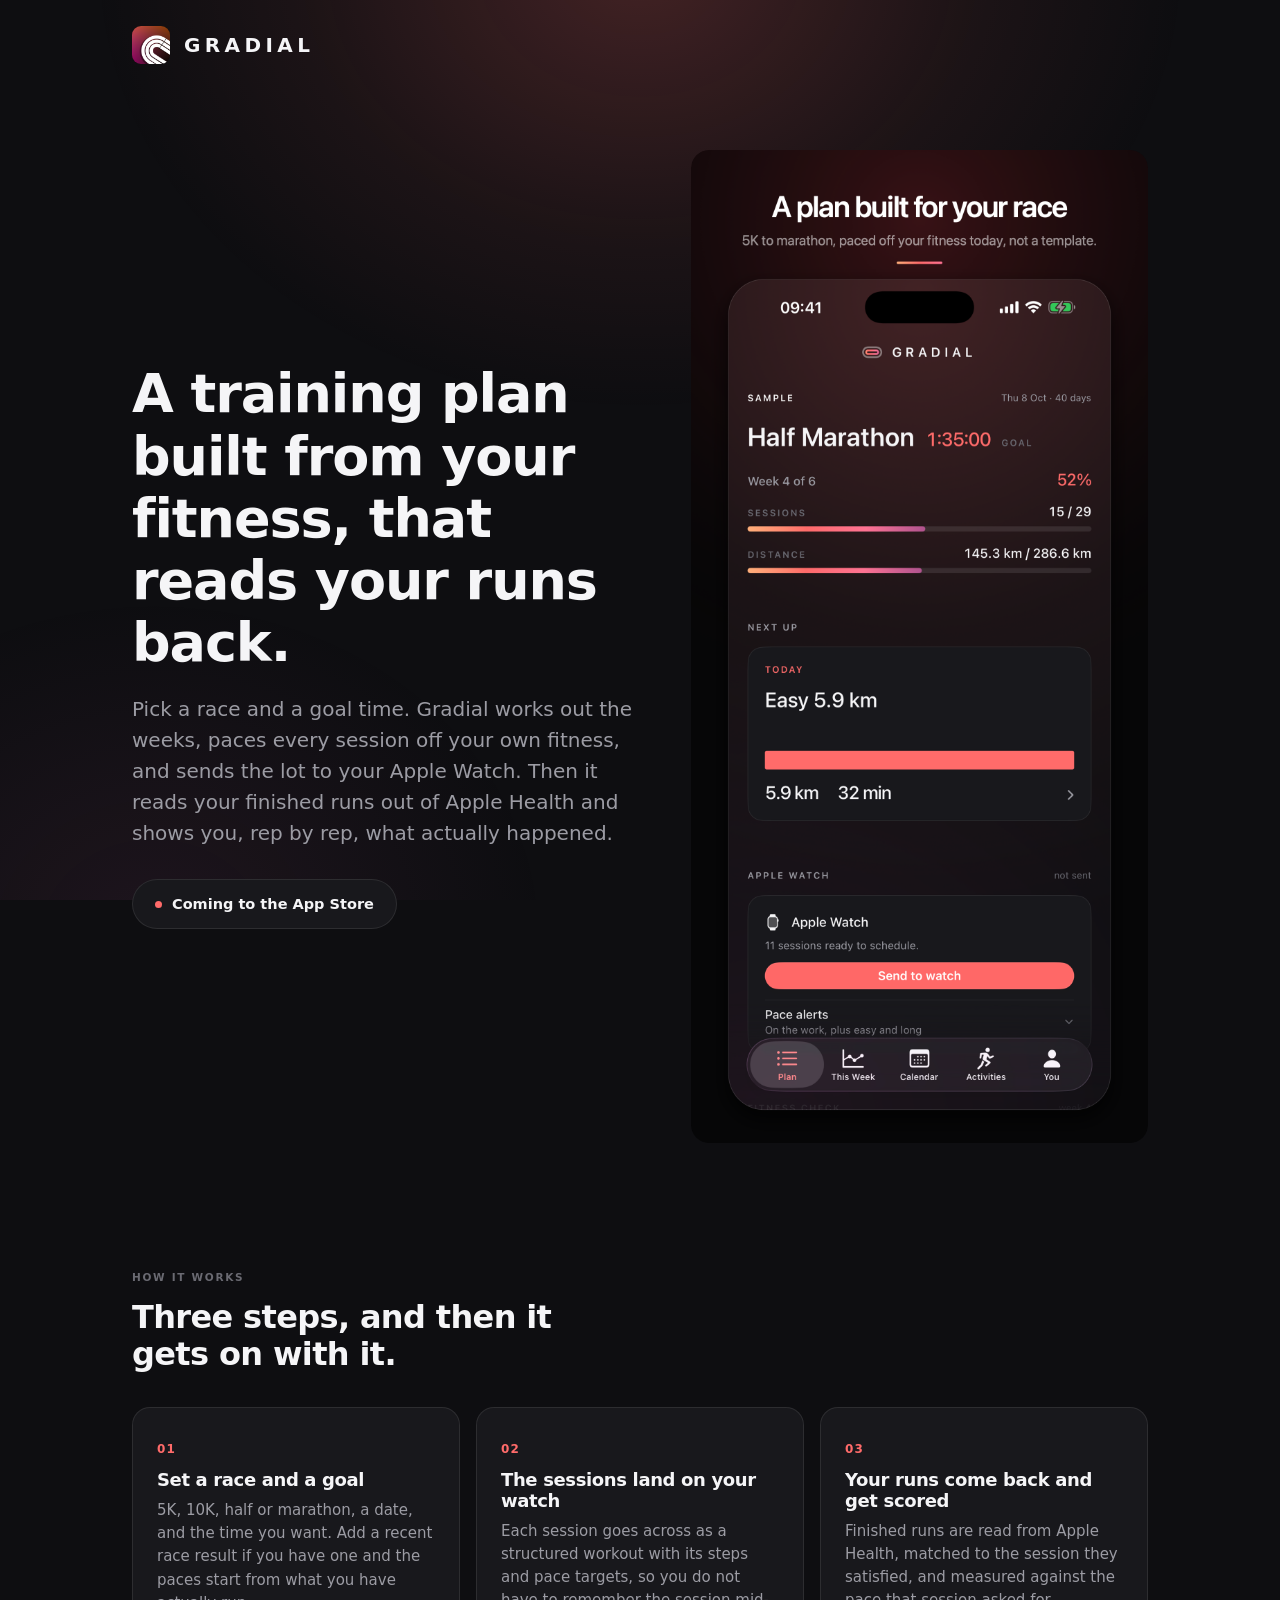
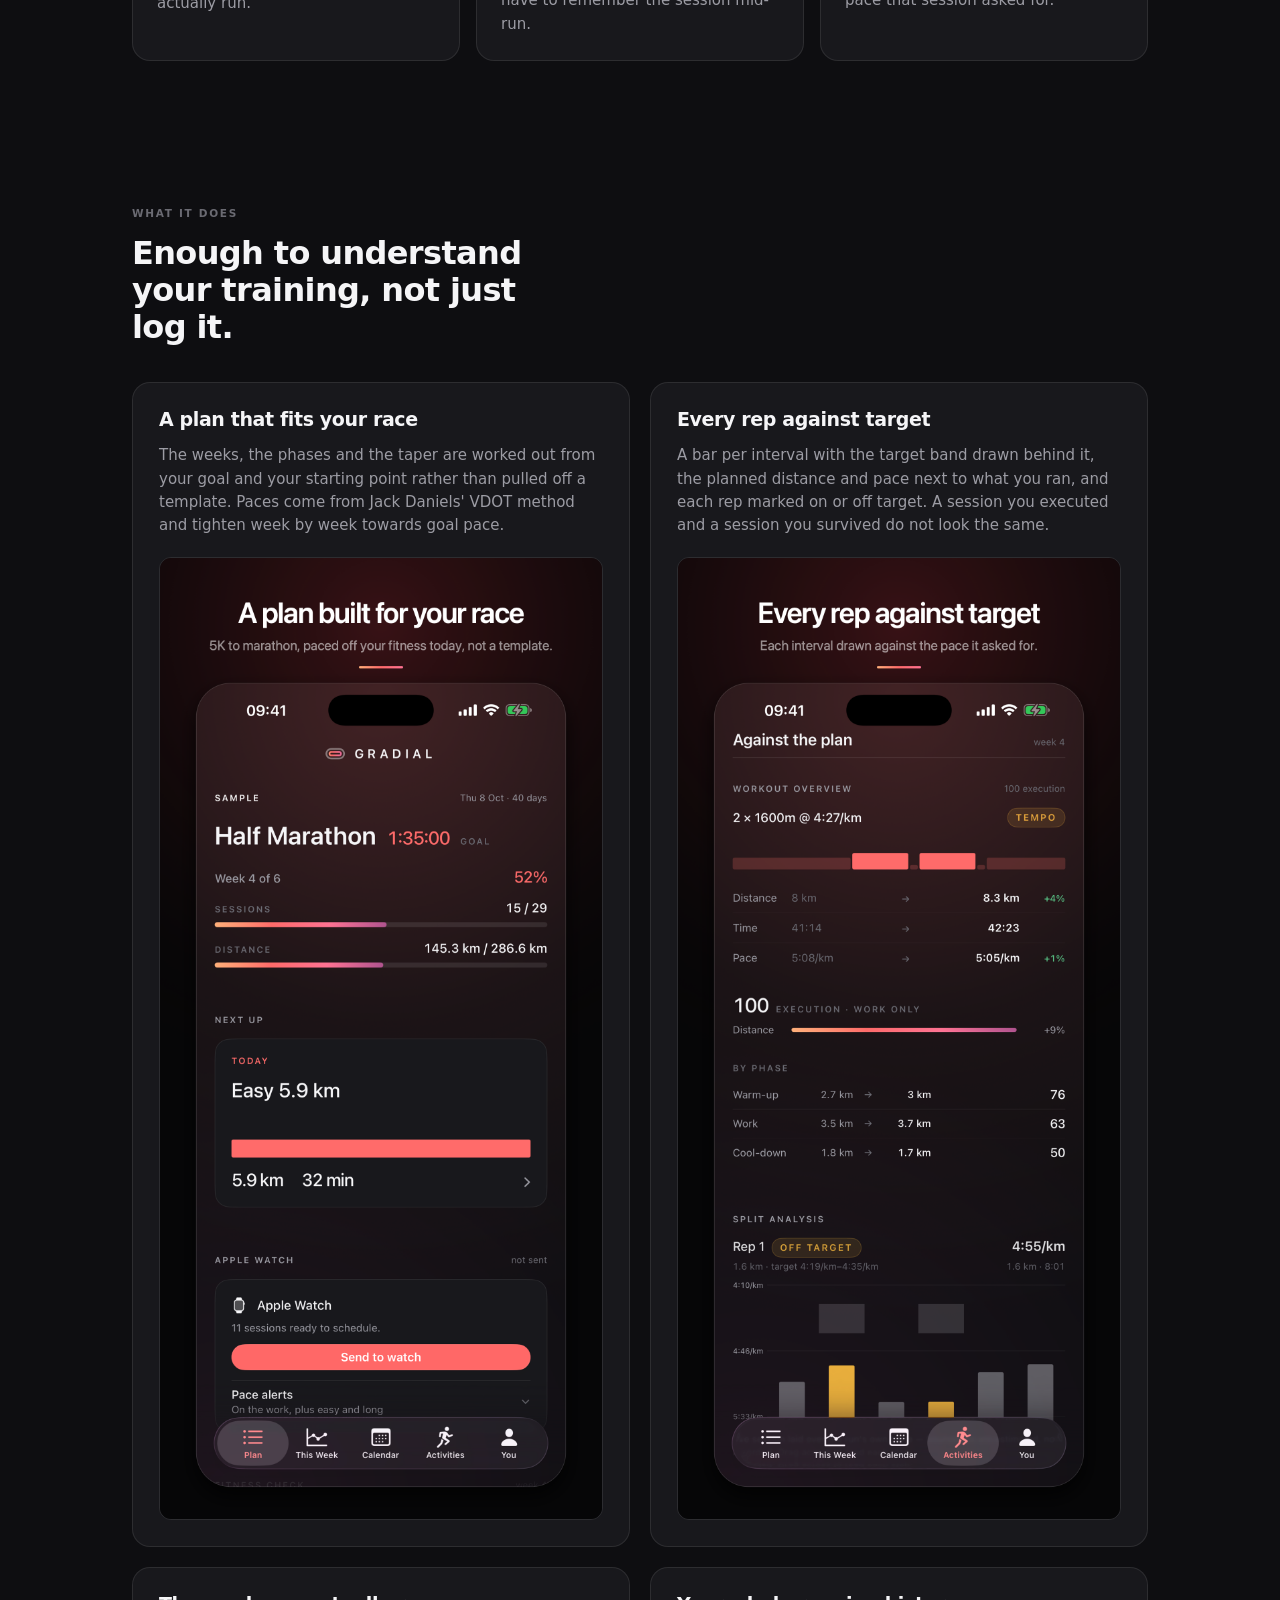
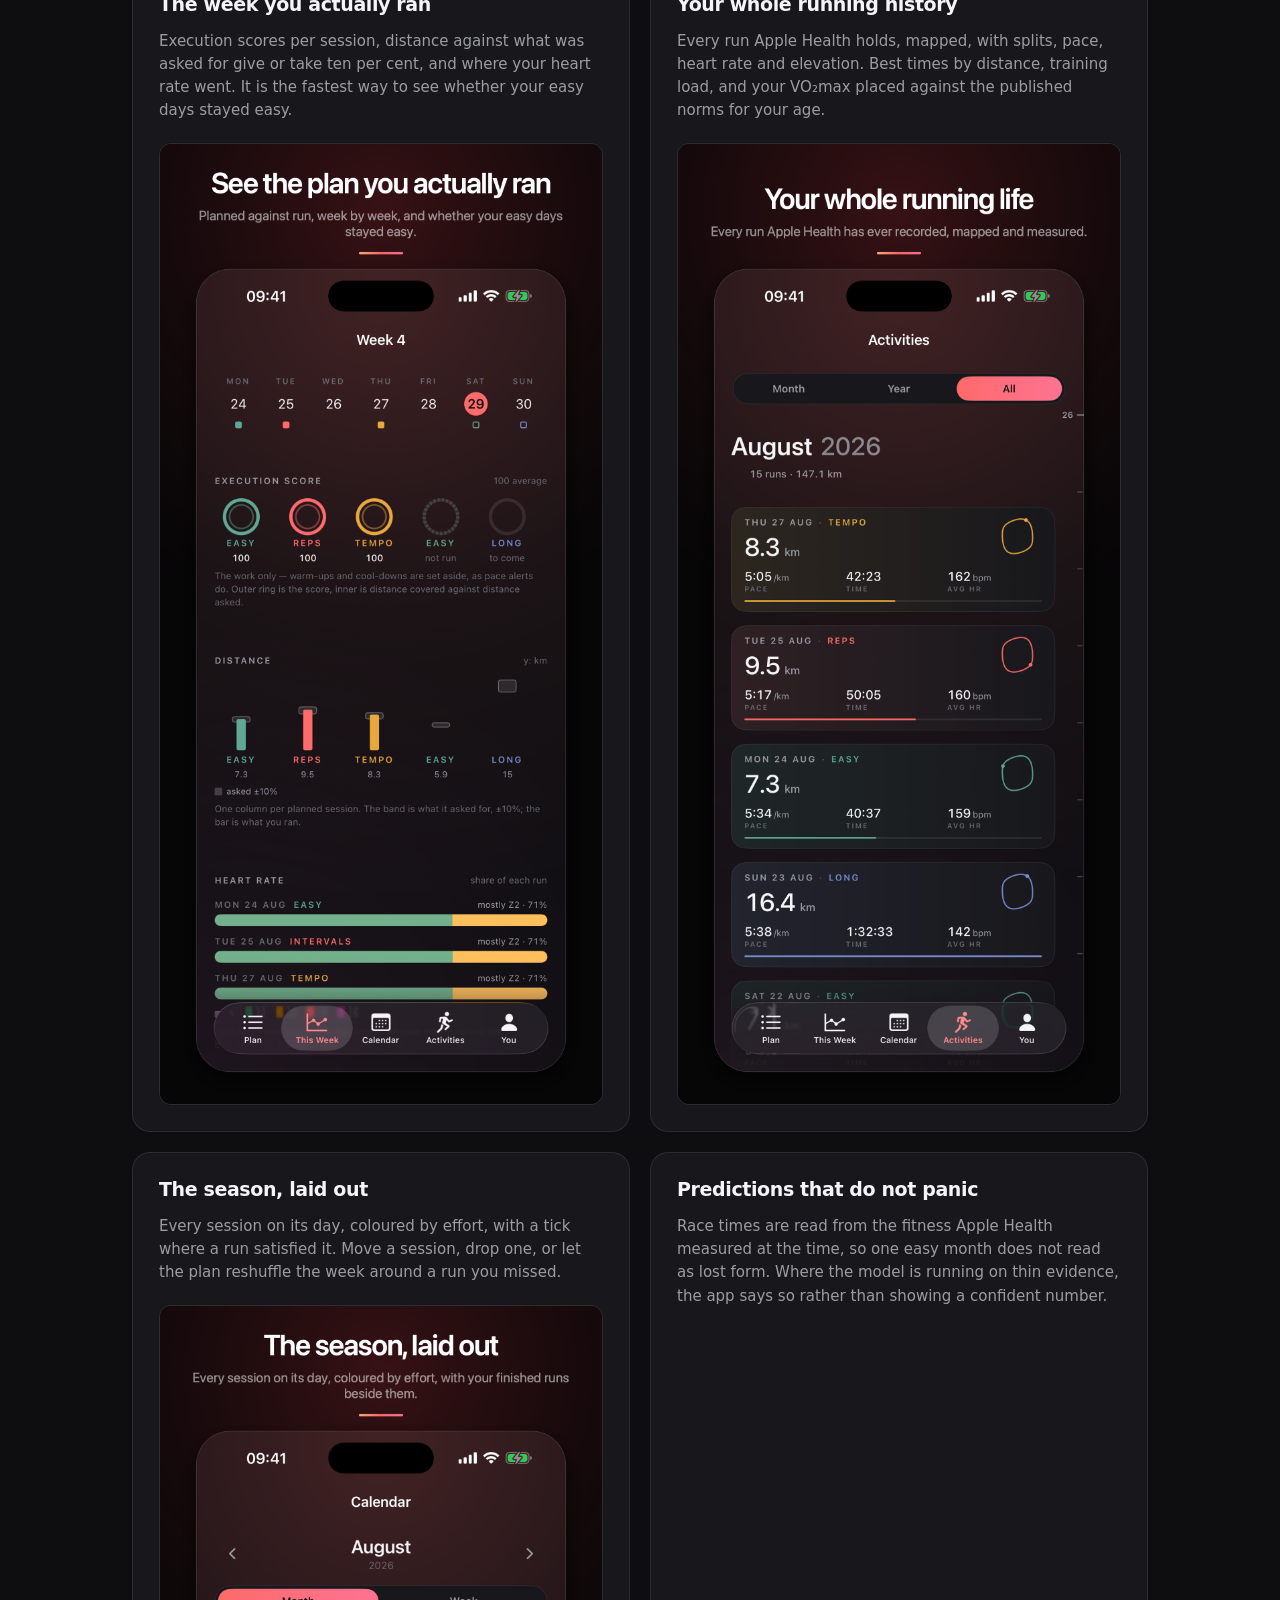
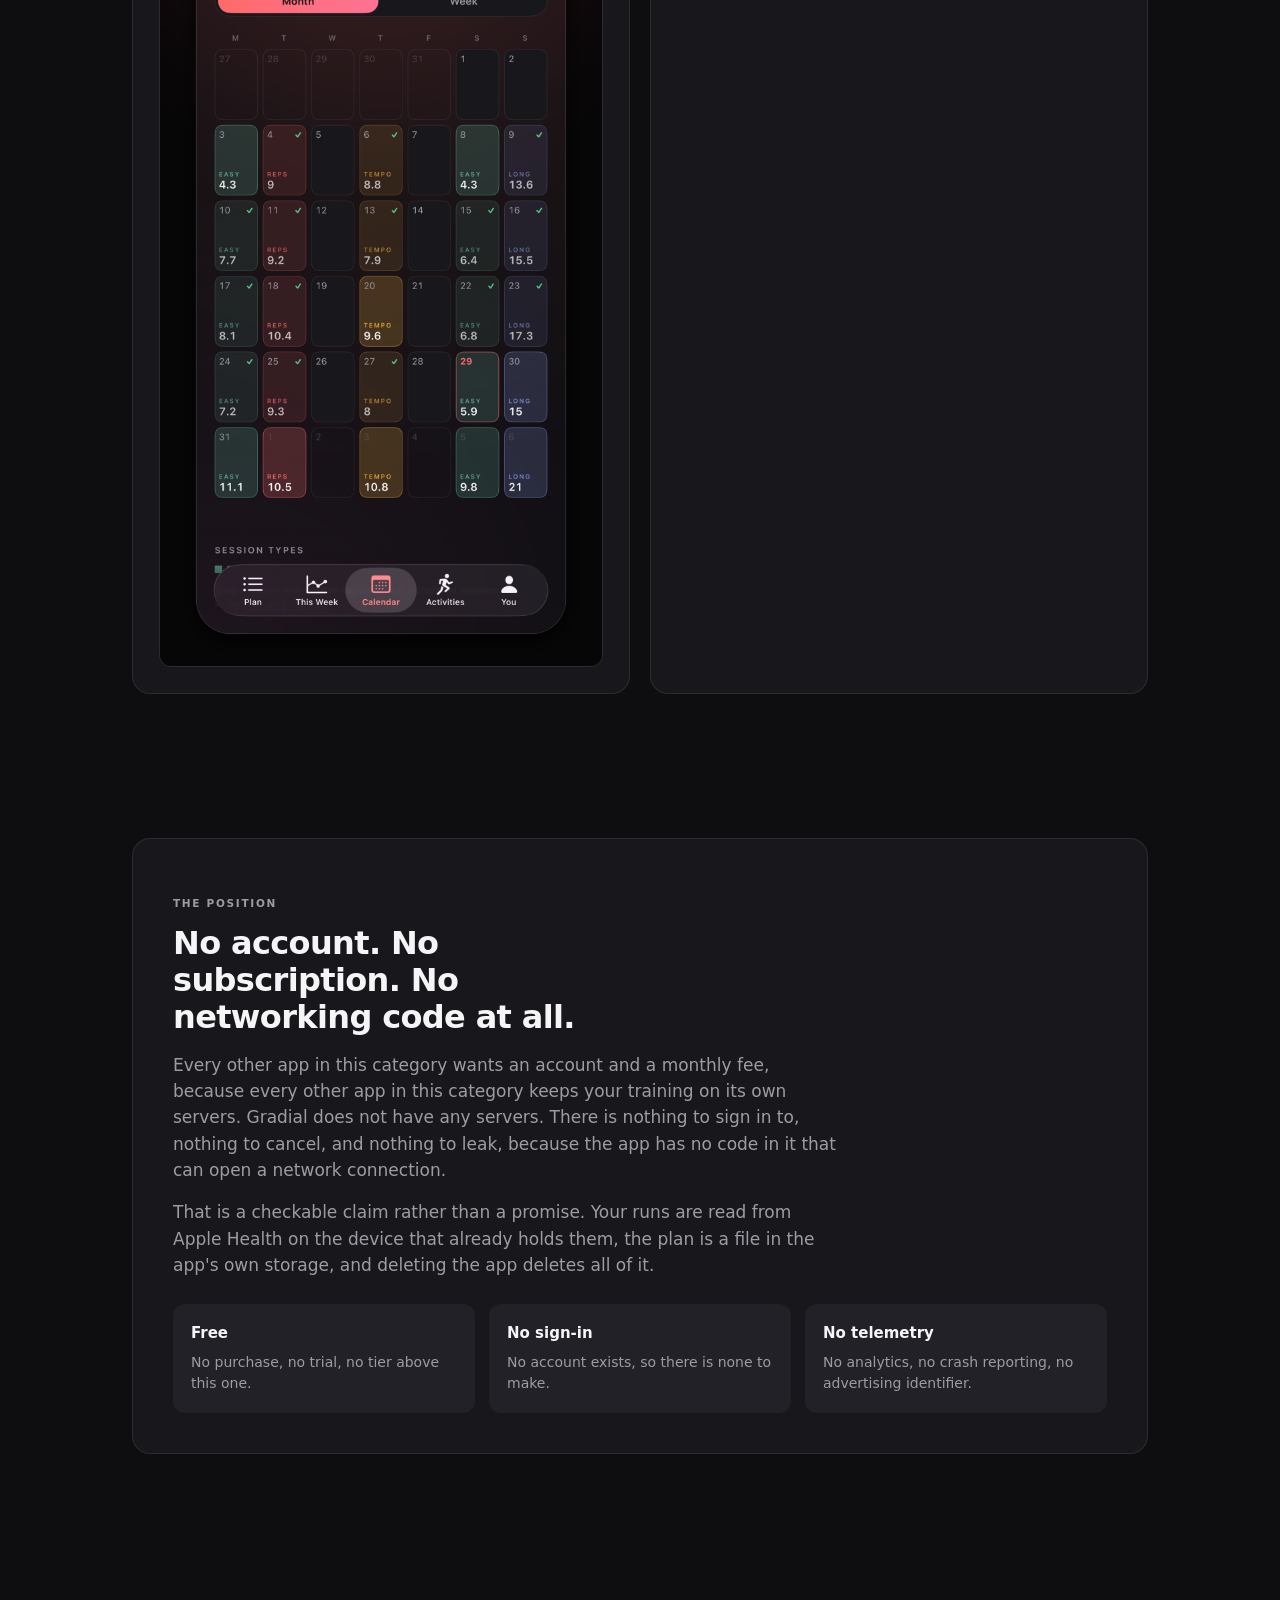
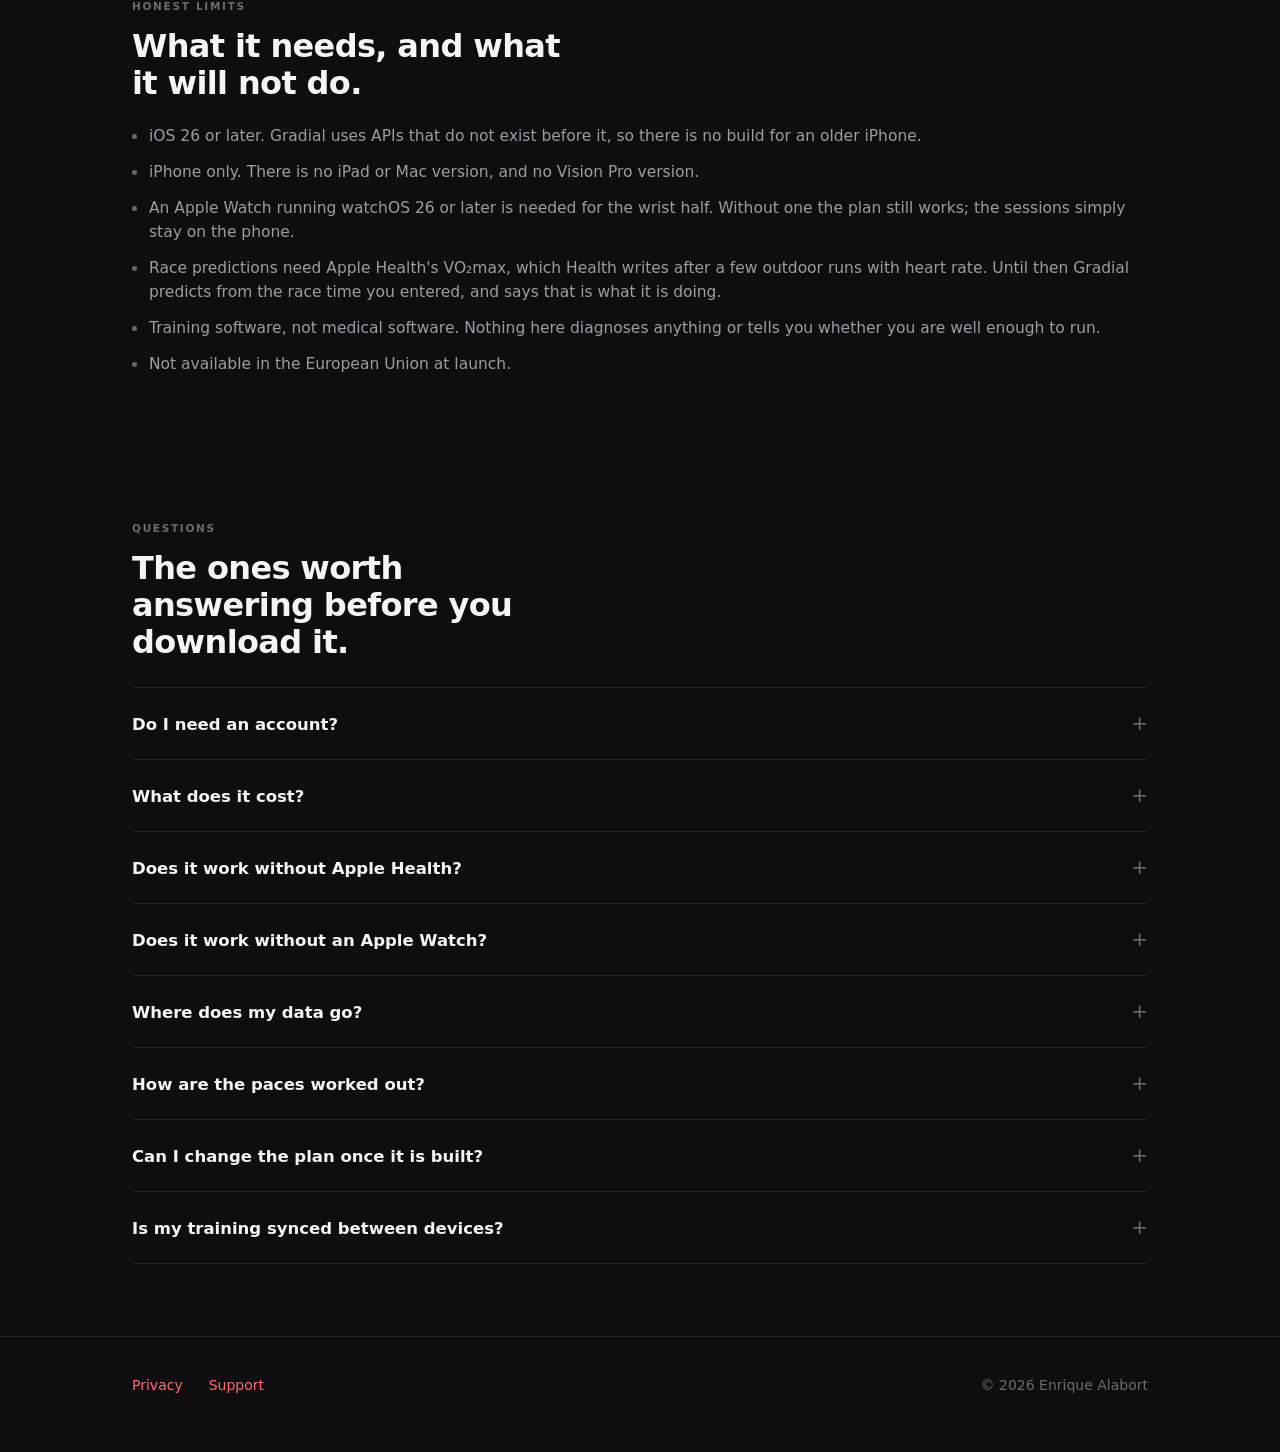
==== index.html @ f7ec005a "The Gradial site" ====
<!doctype html>
<html lang="en-GB">
<head>
<meta charset="utf-8">
<meta name="viewport" content="width=device-width,initial-scale=1">
<title>Gradial: a running training plan for iPhone and Apple Watch</title>
<meta name="description" content="Gradial builds a training plan from your current fitness and your goal time, paces every session off your own VDOT, and sends it to your Apple Watch. No account, no subscription, nothing sent to a server.">
<link rel="icon" href="assets/favicon-32.png" sizes="32x32">
<link rel="apple-touch-icon" href="assets/apple-touch-icon.png">
<meta property="og:type" content="website">
<meta property="og:title" content="Gradial: a running training plan for iPhone and Apple Watch">
<meta property="og:description" content="A training plan built from your fitness, that reads your runs back. No account, no subscription, nothing sent to a server.">
<meta property="og:image" content="assets/og.png">
<meta name="twitter:card" content="summary_large_image">
<meta name="twitter:image" content="assets/og.png">
<meta name="color-scheme" content="dark">
<meta name="theme-color" content="#0E0E11">
<style>
    :root{
      --ground:#0E0E11; --card:#18181C; --raised:#212127; --line:rgba(255,255,255,.09);
      --text:#F5F5F7; --text-2:#9C9CA4; --text-3:#6A6A72; --signal:#FF6B6A;
      --gutter:clamp(20px,5vw,32px); --radius:18px;
      --sans:-apple-system,BlinkMacSystemFont,"SF Pro Text","Segoe UI",system-ui,sans-serif;
    }
    *{box-sizing:border-box}
    html{-webkit-text-size-adjust:100%}
    body{
      margin:0; background:var(--ground); color:var(--text); font-family:var(--sans);
      font-size:17px; line-height:1.55; -webkit-font-smoothing:antialiased;
      overflow-x:hidden;
    }
    /* The warm lift at the top of the page, and a cold counterweight at the
       foot, exactly as the app draws them. Fixed so a long scroll keeps its
       centre of gravity. */
    body::before,body::after{content:"";position:fixed;inset:0;pointer-events:none;z-index:0}
    body::before{background:radial-gradient(760px 620px at 50% -4%,rgba(255,107,106,.22),rgba(255,107,106,.06) 45%,transparent 72%)}
    body::after{background:radial-gradient(560px 480px at 12% 104%,rgba(176,84,143,.10),transparent 70%)}
    .wrap{position:relative;z-index:1;max-width:1080px;margin:0 auto;padding:0 var(--gutter)}
    a{color:var(--signal);text-decoration:none}
    a:hover{text-decoration:underline}
    a:focus-visible{outline:2px solid var(--signal);outline-offset:3px;border-radius:4px}
    img{max-width:100%;height:auto;display:block}
    h1,h2,h3{line-height:1.15;letter-spacing:-.02em;margin:0}
    p{margin:0}
    .num{font-variant-numeric:tabular-nums}
    /* The signature treatment: every section label wears it. */
    .eyebrow{
      font-size:10.5px;font-weight:600;text-transform:uppercase;letter-spacing:1.7px;
      color:var(--text-3);margin:0 0 14px
    }
    header.site{padding:26px 0 0}
    .brand{display:flex;align-items:center;gap:14px}
    .brand img{width:38px;height:38px;border-radius:9px}
    .brand span{font-size:20px;font-weight:700;letter-spacing:.22em}
    .hero{padding:clamp(46px,9vw,86px) 0 clamp(30px,6vw,54px)}
    .hero-grid{display:grid;grid-template-columns:1fr;gap:clamp(30px,5vw,54px);align-items:center}
    @media(min-width:860px){.hero-grid{grid-template-columns:1.05fr .95fr}}
    .hero h1{font-size:clamp(34px,6vw,54px);font-weight:700;max-width:15ch}
    .hero p.lede{margin-top:20px;font-size:clamp(17px,2.2vw,20px);color:var(--text-2);max-width:46ch}
    .badge{
      display:inline-flex;align-items:center;gap:10px;margin-top:30px;padding:13px 22px;
      border:1px solid var(--line);border-radius:999px;background:var(--card);
      font-size:14.5px;font-weight:600;color:var(--text)
    }
    .badge .dot{width:7px;height:7px;border-radius:50%;background:var(--signal)}
    .shot{border-radius:var(--radius);overflow:hidden}
    .shot img{border-radius:var(--radius)}
    section{padding:clamp(40px,7vw,72px) 0;position:relative;z-index:1}
    section h2{font-size:clamp(24px,3.4vw,32px);font-weight:650;max-width:20ch}
    section > .wrap > p.intro{margin-top:14px;color:var(--text-2);max-width:58ch}
    .rule{height:1px;background:var(--line);border:0;margin:0}
    .steps{display:grid;gap:16px;margin-top:34px;grid-template-columns:1fr}
    @media(min-width:760px){.steps{grid-template-columns:repeat(3,1fr)}}
    .step{background:var(--card);border:1px solid var(--line);border-radius:var(--radius);padding:24px}
    .step .n{font-size:12px;font-weight:700;color:var(--signal);letter-spacing:.1em}
    .step h3{margin-top:12px;font-size:18px;font-weight:600}
    .step p{margin-top:8px;color:var(--text-2);font-size:15px}
    .features{display:grid;gap:20px;margin-top:36px;grid-template-columns:1fr}
    @media(min-width:800px){.features{grid-template-columns:repeat(2,1fr)}}
    .feature{background:var(--card);border:1px solid var(--line);border-radius:var(--radius);
             padding:26px;display:flex;flex-direction:column;gap:14px}
    .feature h3{font-size:19px;font-weight:600}
    .feature p{color:var(--text-2);font-size:15px}
    .feature img{border-radius:12px;border:1px solid var(--line);margin-top:6px}
    .position{background:var(--card);border:1px solid var(--line);border-radius:var(--radius);
              padding:clamp(26px,4vw,40px)}
    .position h2{max-width:22ch}
    .position p{margin-top:16px;color:var(--text-2);max-width:62ch}
    .facts{display:grid;gap:14px;margin-top:26px;grid-template-columns:1fr}
    @media(min-width:700px){.facts{grid-template-columns:repeat(3,1fr)}}
    .fact{background:var(--raised);border-radius:12px;padding:18px}
    .fact strong{display:block;font-size:15px;font-weight:600}
    .fact span{display:block;margin-top:6px;color:var(--text-2);font-size:14px}
    ul.plain{list-style:none;padding:0;margin:22px 0 0;display:grid;gap:12px}
    ul.plain li{display:flex;gap:12px;color:var(--text-2);font-size:15.5px}
    ul.plain li::before{content:"";flex:0 0 5px;height:5px;margin-top:10px;border-radius:50%;
                        background:var(--text-3)}
    details.faq{border-top:1px solid var(--line);padding:2px 0}
    details.faq:last-of-type{border-bottom:1px solid var(--line)}
    details.faq summary{
      cursor:pointer;list-style:none;padding:18px 0;font-size:16.5px;font-weight:550;
      display:flex;justify-content:space-between;gap:18px;align-items:baseline
    }
    details.faq summary::-webkit-details-marker{display:none}
    details.faq summary::after{content:"+";color:var(--text-3);font-weight:400;font-size:20px}
    details.faq[open] summary::after{content:"–"}
    details.faq p{padding:0 0 20px;color:var(--text-2);font-size:15.5px;max-width:66ch}
    footer{border-top:1px solid var(--line);padding:38px 0 56px;color:var(--text-3);font-size:14px}
    footer .row{display:flex;flex-wrap:wrap;gap:10px 26px;align-items:center}
    footer .spacer{flex:1 1 auto}
    .prose h2{margin-top:44px;font-size:22px}
    .prose p,.prose li{color:var(--text-2);font-size:16px}
    .prose p{margin-top:14px;max-width:68ch}
    .prose ul{margin-top:14px;padding-left:20px;display:grid;gap:10px;max-width:68ch}
    .prose .lead{color:var(--text);font-size:18px}
    @media(prefers-reduced-motion:no-preference){
      .fade{opacity:0;transform:translateY(8px);animation:settle .5s ease forwards}
      @keyframes settle{to{opacity:1;transform:none}}
    }
</style>
</head>
<body>

<header class="site">
  <div class="wrap">
    <div class="brand">
      <img src="assets/icon-1024.png" alt="" width="38" height="38">
      <span>GRADIAL</span>
    </div>
  </div>
</header>

<div class="hero">
  <div class="wrap">
    <div class="hero-grid">
      <div class="fade">
        <h1>A training plan built from your fitness, that reads your runs back.</h1>
        <p class="lede">Pick a race and a goal time. Gradial works out the weeks, paces every
          session off your own fitness, and sends the lot to your Apple Watch. Then it reads
          your finished runs out of Apple Health and shows you, rep by rep, what actually
          happened.</p>
        <p class="badge"><span class="dot" aria-hidden="true"></span> Coming to the App Store</p>
      </div>
      <div class="shot fade">
        <img src="assets/01-plan-framed.png" width="1320" height="2868"
             alt="The Plan screen: a half marathon goal of 1:35:00, week 4 of 6, 52 per cent
                  complete, with today's easy 5.9 km session and an Apple Watch card ready to
                  send eleven sessions.">
      </div>
    </div>
  </div>
</div>

<section>
  <div class="wrap">
    <p class="eyebrow">How it works</p>
    <h2>Three steps, and then it gets on with it.</h2>
    <div class="steps">
      <div class="step">
        <p class="n">01</p>
        <h3>Set a race and a goal</h3>
        <p>5K, 10K, half or marathon, a date, and the time you want. Add a recent race result
          if you have one and the paces start from what you have actually run.</p>
      </div>
      <div class="step">
        <p class="n">02</p>
        <h3>The sessions land on your watch</h3>
        <p>Each session goes across as a structured workout with its steps and pace targets,
          so you do not have to remember the session mid-run.</p>
      </div>
      <div class="step">
        <p class="n">03</p>
        <h3>Your runs come back and get scored</h3>
        <p>Finished runs are read from Apple Health, matched to the session they satisfied,
          and measured against the pace that session asked for.</p>
      </div>
    </div>
  </div>
</section>

<section>
  <div class="wrap">
    <p class="eyebrow">What it does</p>
    <h2>Enough to understand your training, not just log it.</h2>
    <div class="features">

      <article class="feature">
        <h3>A plan that fits your race</h3>
        <p>The weeks, the phases and the taper are worked out from your goal and your
          starting point rather than pulled off a template. Paces come from Jack Daniels'
          VDOT method and tighten week by week towards goal pace.</p>
        <img src="assets/01-plan-framed.png" width="1320" height="2868" loading="lazy"
             alt="A half marathon plan showing sessions completed and distance covered against
                  the totals the plan asked for.">
      </article>

      <article class="feature">
        <h3>Every rep against target</h3>
        <p>A bar per interval with the target band drawn behind it, the planned distance and
          pace next to what you ran, and each rep marked on or off target. A session you
          executed and a session you survived do not look the same.</p>
        <img src="assets/03-rundetail-framed.png" width="1320" height="2868" loading="lazy"
             alt="The Against the plan section of a tempo run: two by 1600 metres at 4:27 per
                  kilometre, with distance, time and pace shown planned against actual, an
                  execution score of 100, and the first rep marked off target.">
      </article>

      <article class="feature">
        <h3>The week you actually ran</h3>
        <p>Execution scores per session, distance against what was asked for give or take ten
          per cent, and where your heart rate went. It is the fastest way to see whether your
          easy days stayed easy.</p>
        <img src="assets/02-week-framed.png" width="1320" height="2868" loading="lazy"
             alt="A training week showing execution scores for each session, planned against
                  actual distance, and the heart rate zone split of each run.">
      </article>

      <article class="feature">
        <h3>Your whole running history</h3>
        <p>Every run Apple Health holds, mapped, with splits, pace, heart rate and elevation.
          Best times by distance, training load, and your VO&#8322;max placed against the
          published norms for your age.</p>
        <img src="assets/04-activities-framed.png" width="1320" height="2868" loading="lazy"
             alt="A list of recorded runs, each with distance, pace, time, average heart rate
                  and a small map of its route.">
      </article>

      <article class="feature">
        <h3>The season, laid out</h3>
        <p>Every session on its day, coloured by effort, with a tick where a run satisfied it.
          Move a session, drop one, or let the plan reshuffle the week around a run you
          missed.</p>
        <img src="assets/05-calendar-framed.png" width="1320" height="2868" loading="lazy"
             alt="A month of training in calendar form, each day coloured by session type with
                  its distance, and a tick on the days that were run.">
      </article>

      <article class="feature">
        <h3>Predictions that do not panic</h3>
        <p>Race times are read from the fitness Apple Health measured at the time, so one easy
          month does not read as lost form. Where the model is running on thin evidence, the
          app says so rather than showing a confident number.</p>
      </article>

    </div>
  </div>
</section>

<section>
  <div class="wrap">
    <div class="position">
      <p class="eyebrow">The position</p>
      <h2>No account. No subscription. No networking code at all.</h2>
      <p>Every other app in this category wants an account and a monthly fee, because every
        other app in this category keeps your training on its own servers. Gradial does not
        have any servers. There is nothing to sign in to, nothing to cancel, and nothing to
        leak, because the app has no code in it that can open a network connection.</p>
      <p>That is a checkable claim rather than a promise. Your runs are read from Apple Health
        on the device that already holds them, the plan is a file in the app's own storage,
        and deleting the app deletes all of it.</p>
      <div class="facts">
        <div class="fact"><strong>Free</strong><span>No purchase, no trial, no tier above this one.</span></div>
        <div class="fact"><strong>No sign-in</strong><span>No account exists, so there is none to make.</span></div>
        <div class="fact"><strong>No telemetry</strong><span>No analytics, no crash reporting, no advertising identifier.</span></div>
      </div>
    </div>
  </div>
</section>

<section>
  <div class="wrap">
    <p class="eyebrow">Honest limits</p>
    <h2>What it needs, and what it will not do.</h2>
    <ul class="plain">
      <li>iOS 26 or later. Gradial uses APIs that do not exist before it, so there is no build
        for an older iPhone.</li>
      <li>iPhone only. There is no iPad or Mac version, and no Vision Pro version.</li>
      <li>An Apple Watch running watchOS 26 or later is needed for the wrist half. Without one
        the plan still works; the sessions simply stay on the phone.</li>
      <li>Race predictions need Apple Health's VO&#8322;max, which Health writes after a few
        outdoor runs with heart rate. Until then Gradial predicts from the race time you
        entered, and says that is what it is doing.</li>
      <li>Training software, not medical software. Nothing here diagnoses anything or tells
        you whether you are well enough to run.</li>
      <li>Not available in the European Union at launch.</li>
    </ul>
  </div>
</section>

<section>
  <div class="wrap">
    <p class="eyebrow">Questions</p>
    <h2>The ones worth answering before you download it.</h2>
    <div style="margin-top:26px">

      <details class="faq"><summary>Do I need an account?</summary>
        <p>No. There is no account and no sign-in screen. Open the app and build a plan.</p></details>

      <details class="faq"><summary>What does it cost?</summary>
        <p>Nothing. There is no in-app purchase and no subscription, and there is no paid tier
          holding features back.</p></details>

      <details class="faq"><summary>Does it work without Apple Health?</summary>
        <p>The plan does. Building a plan, seeing every session and its steps, and sending
          sessions to a watch all work with Health access declined. What stops working is
          everything that reads your runs back: the completion ticks, the execution scores,
          the history and the race predictions. The app says so on each screen rather than
          showing you a blank one.</p></details>

      <details class="faq"><summary>Does it work without an Apple Watch?</summary>
        <p>Yes, minus the watch. You get the plan, the sessions and the scoring, using whatever
          you already record your runs with, as long as it writes them to Apple Health.</p></details>

      <details class="faq"><summary>Where does my data go?</summary>
        <p>Nowhere. The app contains no networking code, so there is no request it could make
          even by accident. Health data is read on the device when a screen needs it and is
          never copied out. See the <a href="privacy/">privacy policy</a>.</p></details>

      <details class="faq"><summary>How are the paces worked out?</summary>
        <p>From VDOT, Jack Daniels' method for turning a race result into training paces. Your
          anchor is either a race time you entered or the fitness Apple Health has measured,
          and the paces move as that moves.</p></details>

      <details class="faq"><summary>Can I change the plan once it is built?</summary>
        <p>Yes. You can nudge every pace or the weekly volume by a percentage, move or drop a
          session, re-anchor the whole plan to a new fitness reading, or schedule a time trial
          and anchor to the result.</p></details>

      <details class="faq"><summary>Is my training synced between devices?</summary>
        <p>No, and that is the trade. Nothing leaves the phone, so nothing arrives on a second
          one either. Your runs live in Apple Health and sync as Health syncs them; the plan
          itself does not.</p></details>

    </div>
  </div>
</section>

<footer>
  <div class="wrap row">
    <a href="privacy/">Privacy</a>
    <a href="support/">Support</a>
    <span class="spacer"></span>
    <span>&copy; 2026 Enrique Alabort</span>
  </div>
</footer>

</body>
</html>
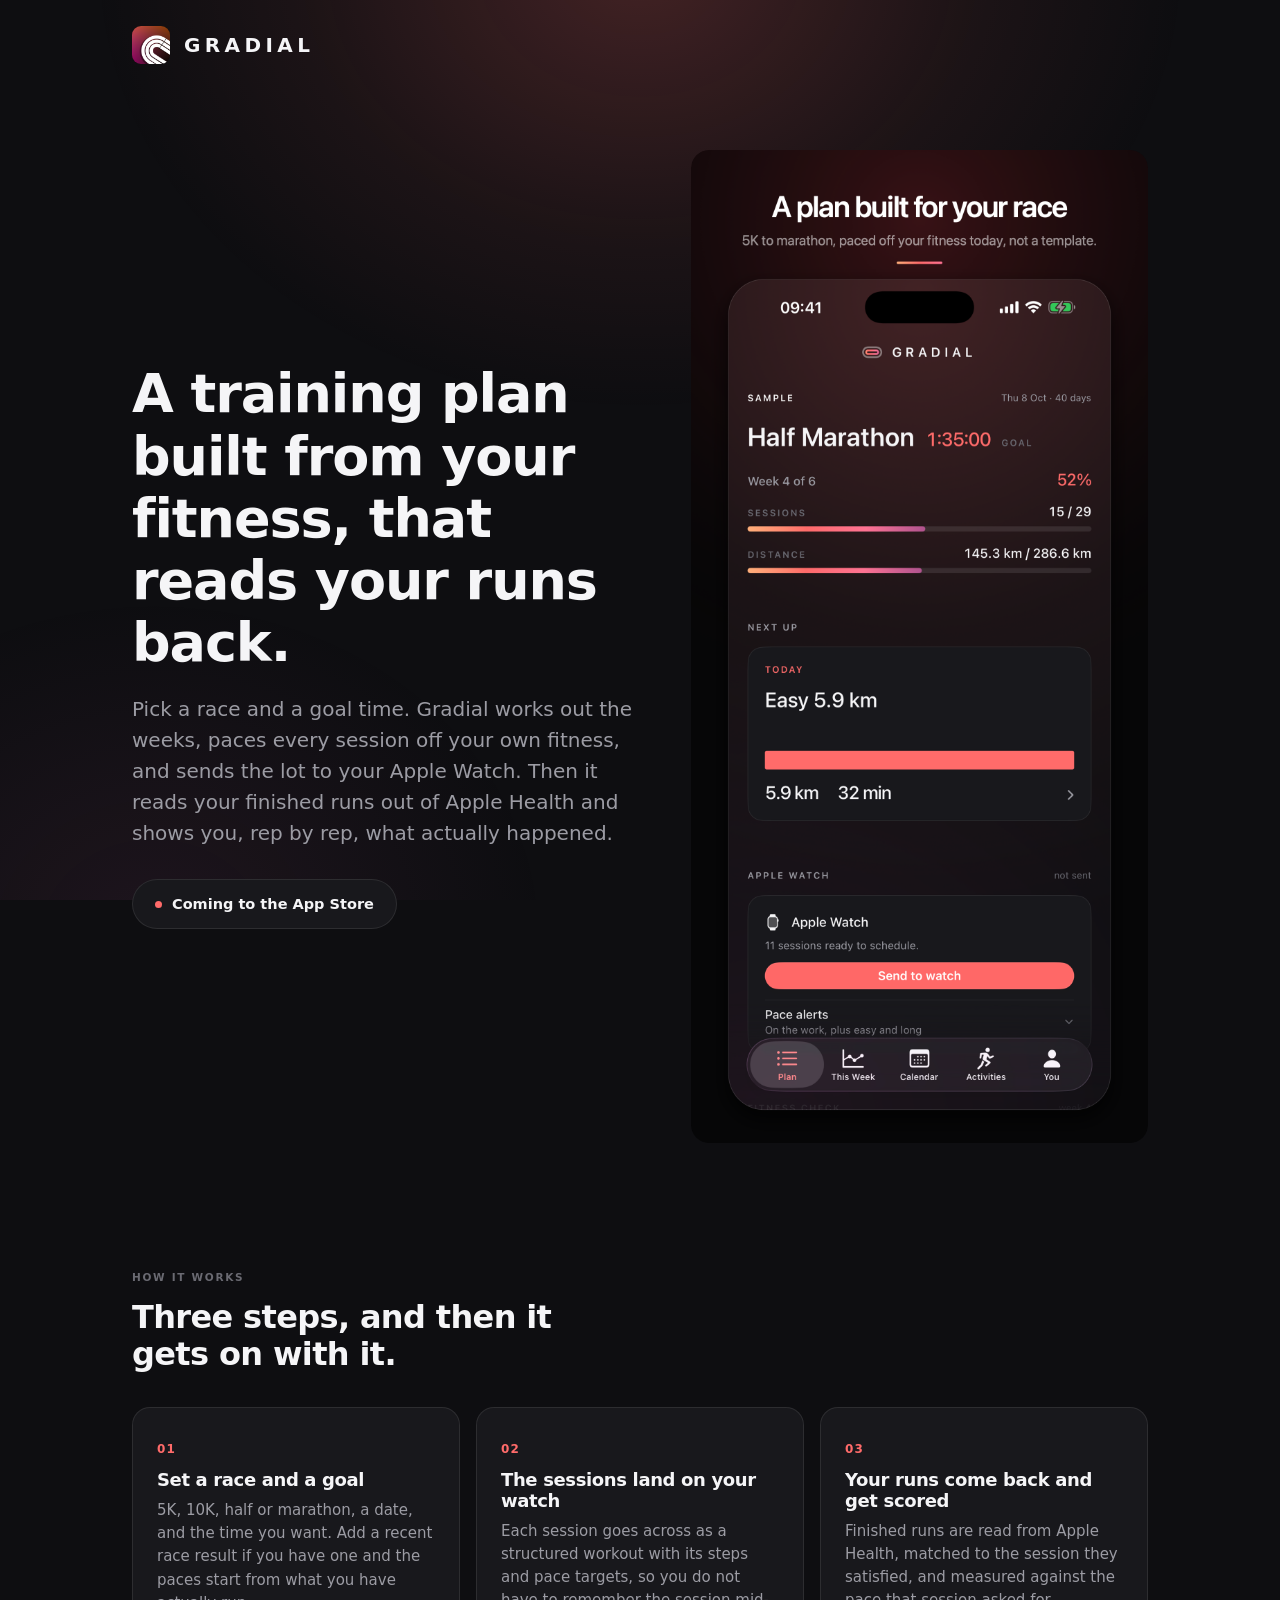
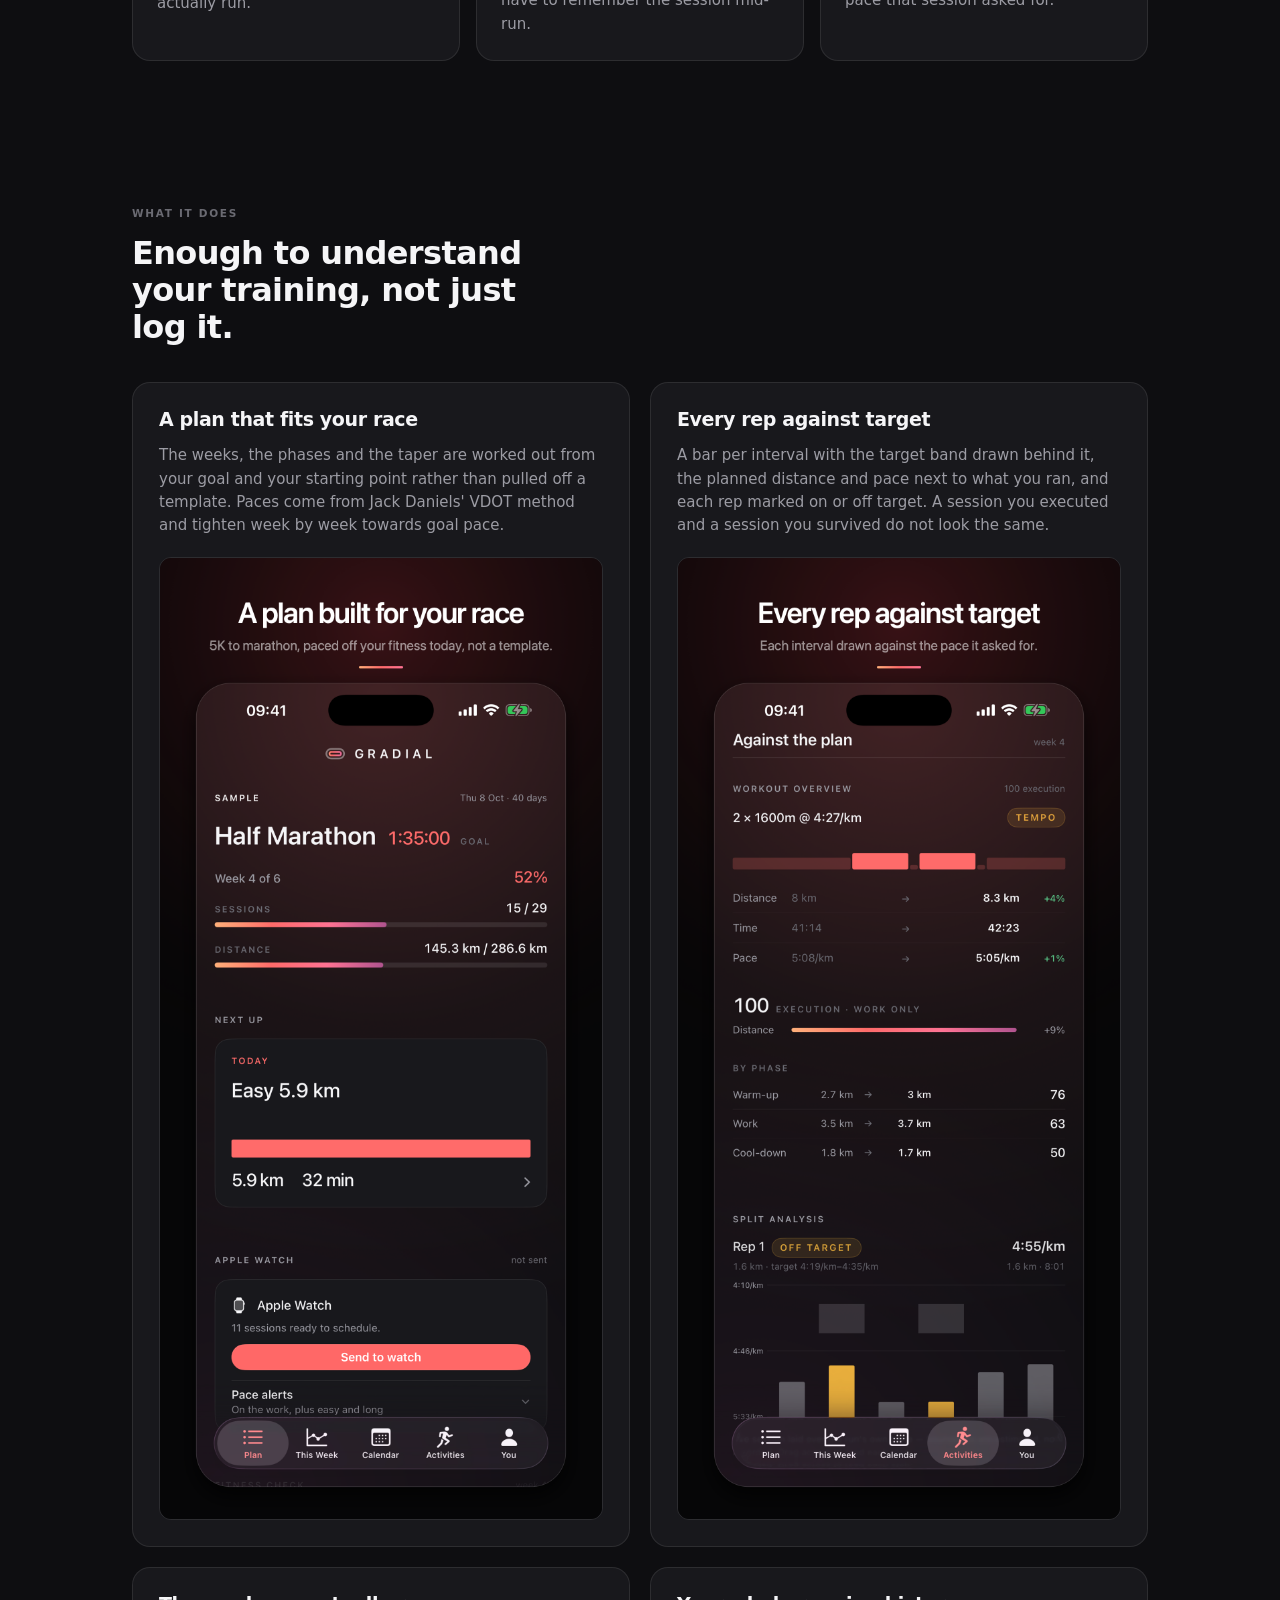
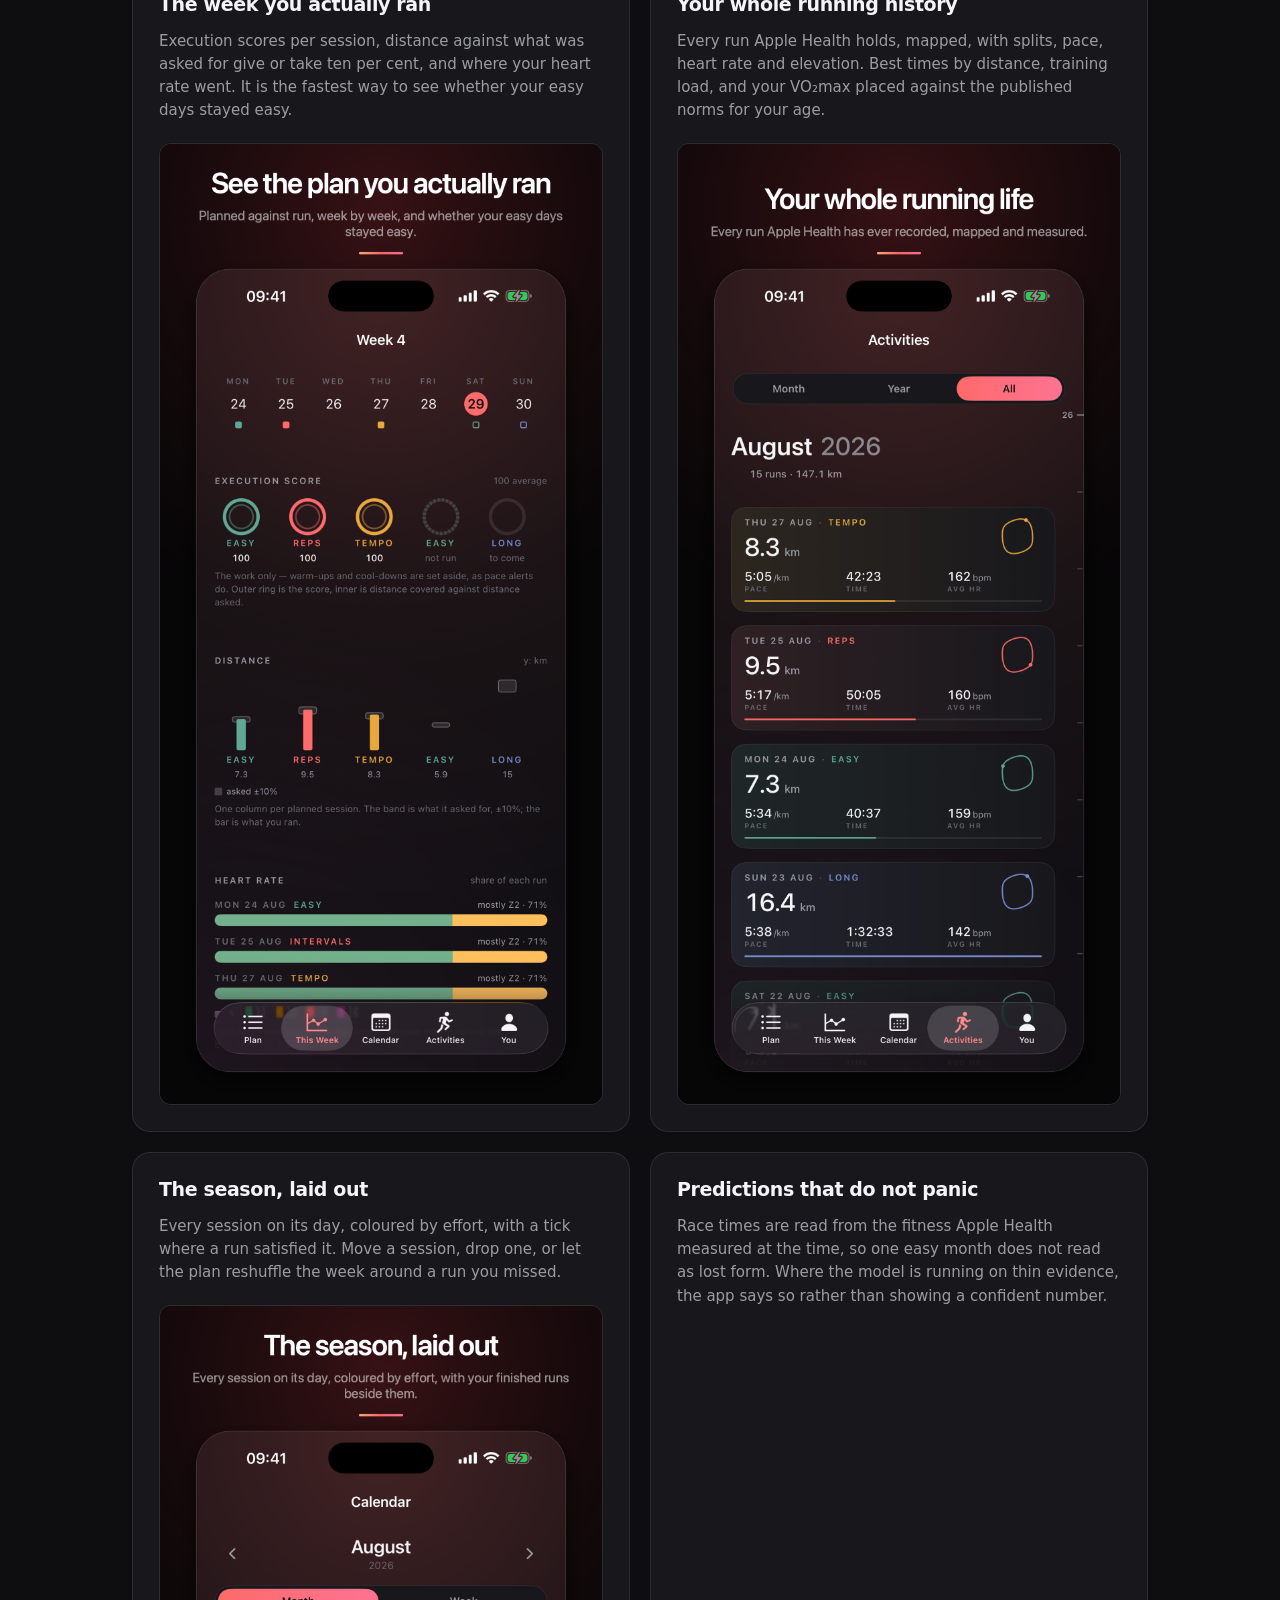
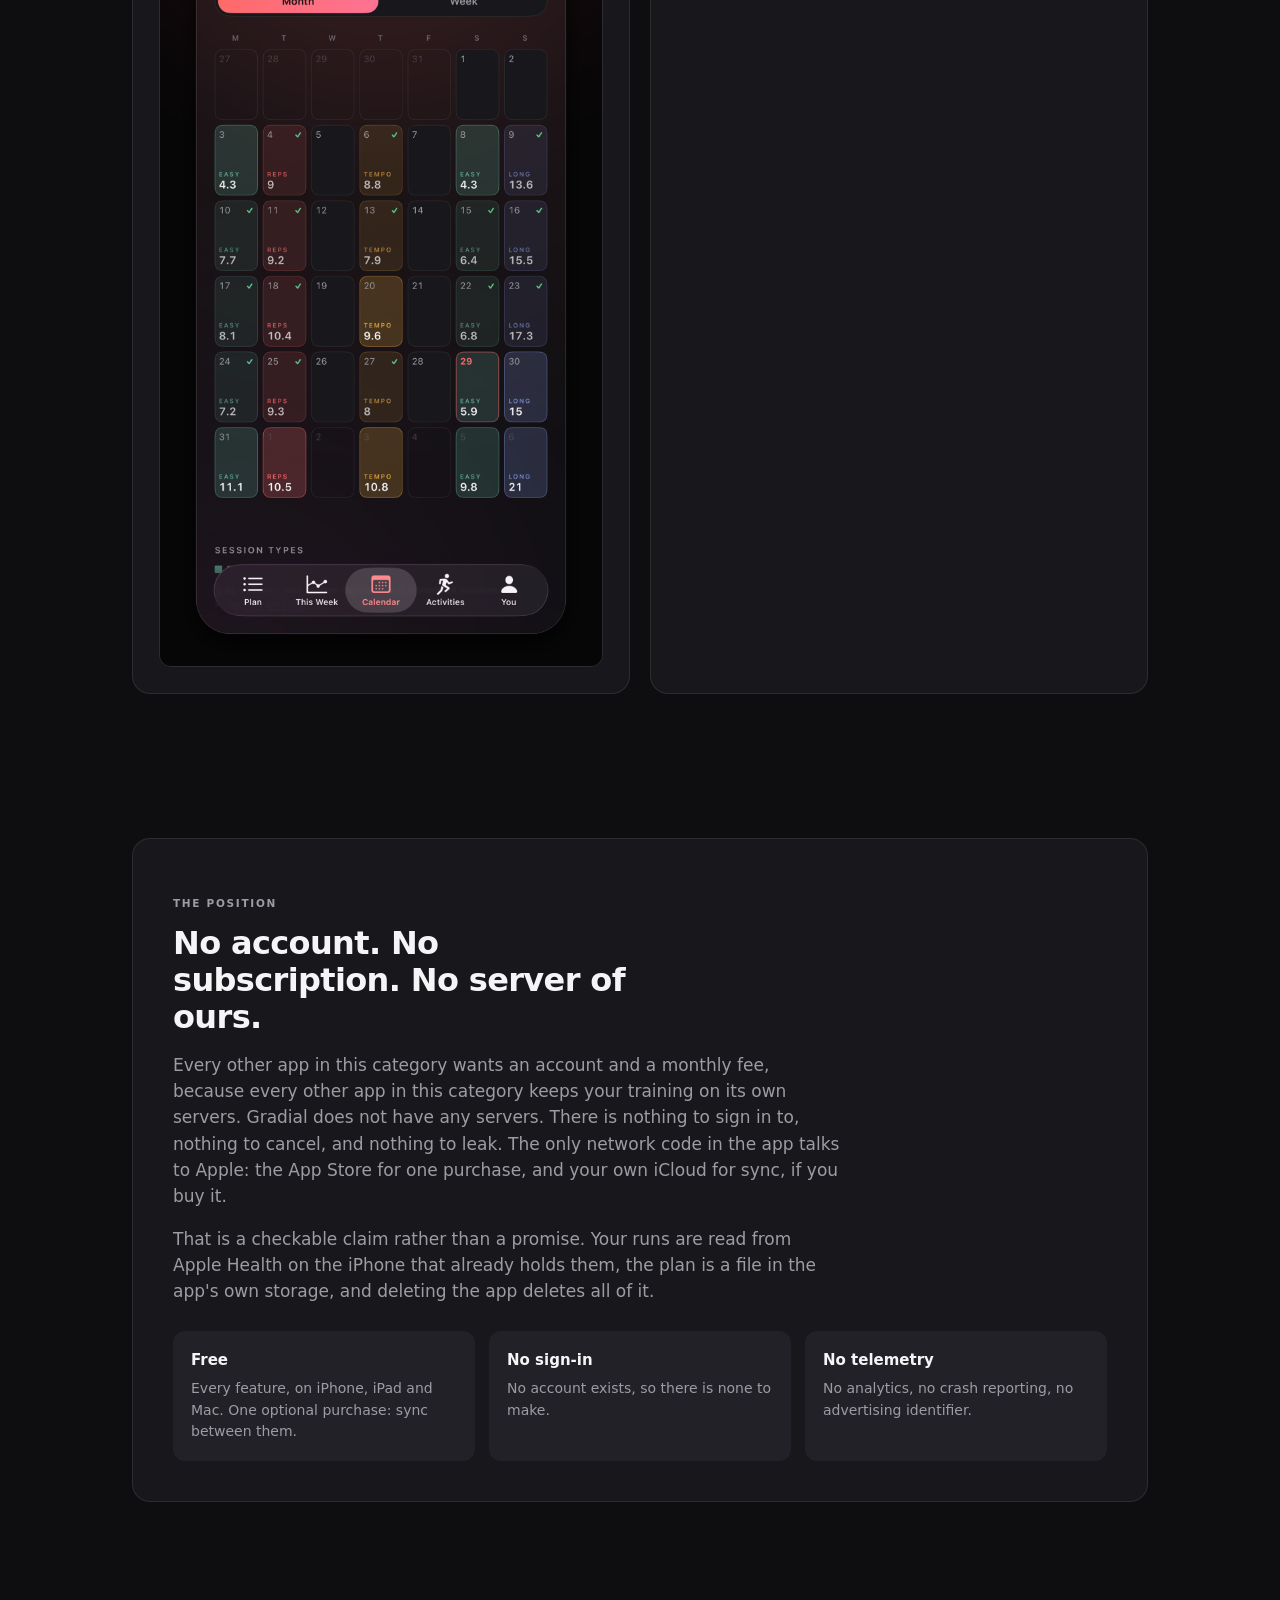
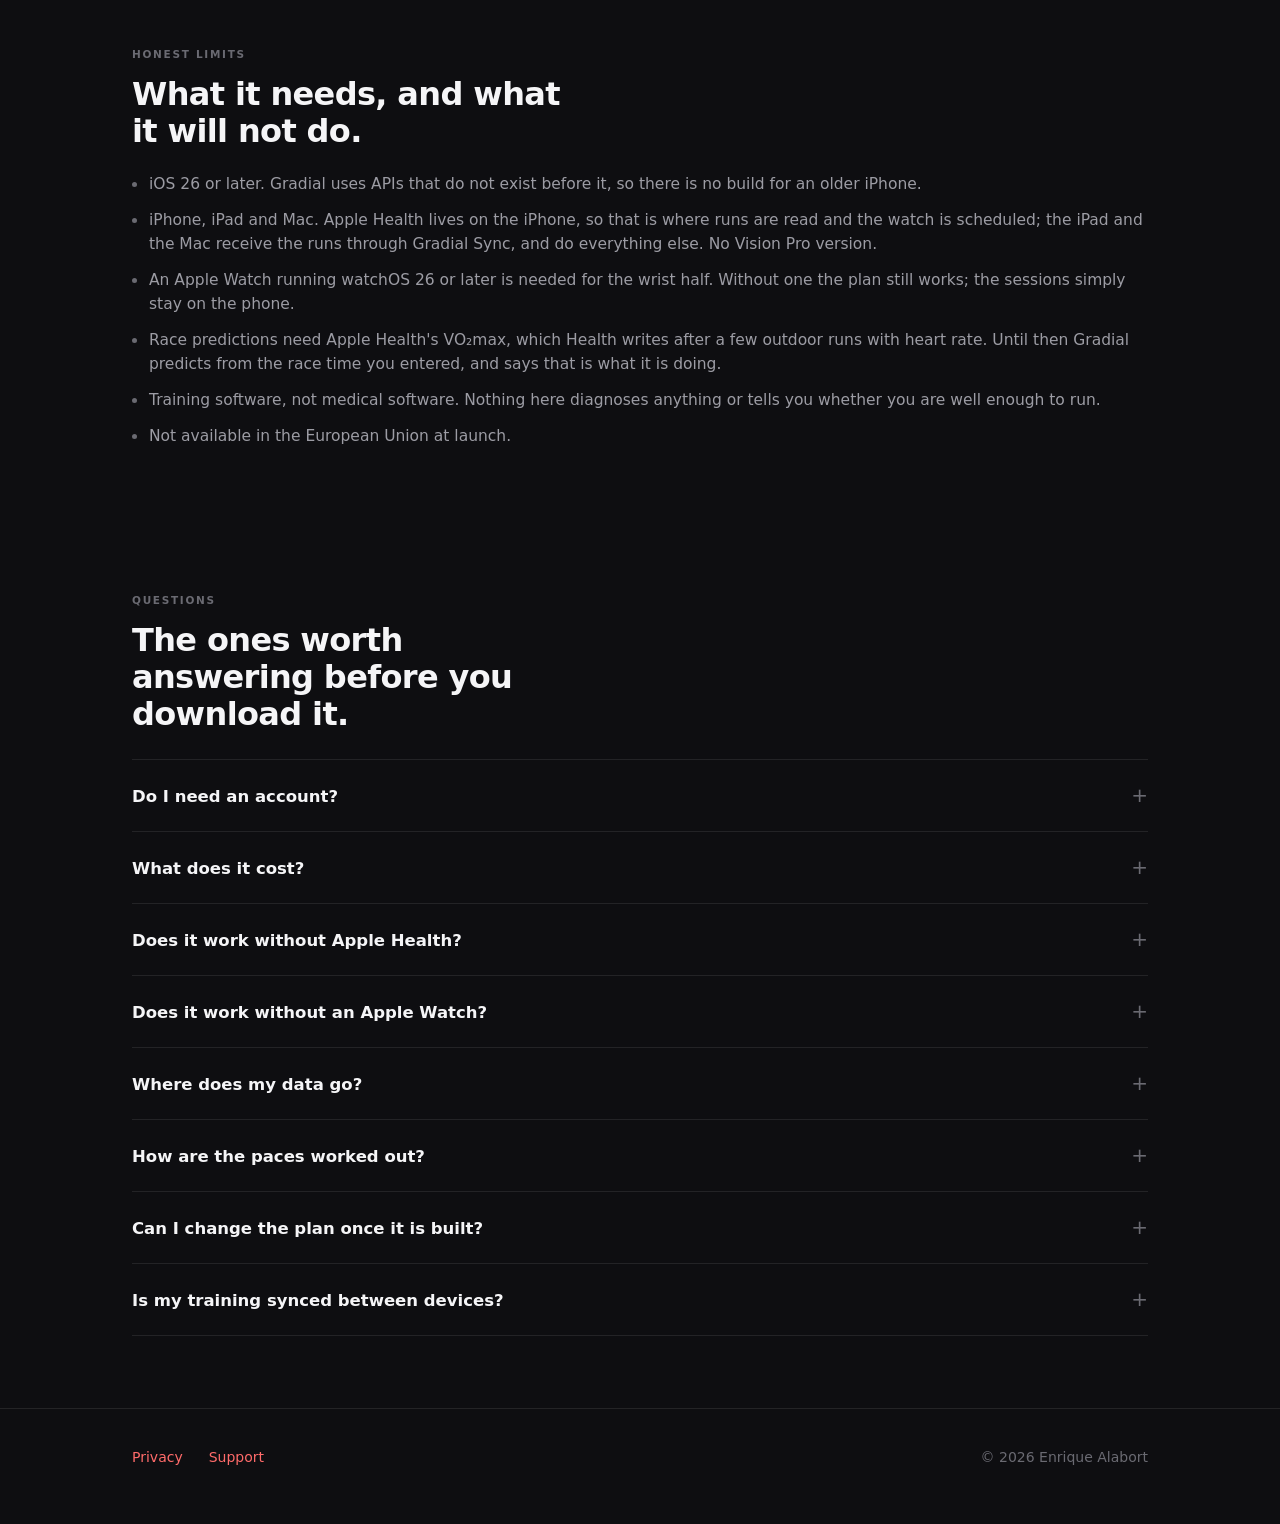
==== commit 7dd64777: "Say what 2.0 does with the network, and where it runs "No networking code at all" was true of 1.0. 2" ====
--- a/index.html
+++ b/index.html
@@ -3,13 +3,13 @@
 <head>
 <meta charset="utf-8">
 <meta name="viewport" content="width=device-width,initial-scale=1">
-<title>Gradial: a running training plan for iPhone and Apple Watch</title>
-<meta name="description" content="Gradial builds a training plan from your current fitness and your goal time, paces every session off your own VDOT, and sends it to your Apple Watch. No account, no subscription, nothing sent to a server.">
+<title>Gradial: a running training plan for iPhone, iPad, Mac and Apple Watch</title>
+<meta name="description" content="Gradial builds a training plan from your current fitness and your goal time, paces every session off your own VDOT, and sends it to your Apple Watch. No account, no subscription, no server of ours.">
 <link rel="icon" href="assets/favicon-32.png" sizes="32x32">
 <link rel="apple-touch-icon" href="assets/apple-touch-icon.png">
 <meta property="og:type" content="website">
-<meta property="og:title" content="Gradial: a running training plan for iPhone and Apple Watch">
-<meta property="og:description" content="A training plan built from your fitness, that reads your runs back. No account, no subscription, nothing sent to a server.">
+<meta property="og:title" content="Gradial: a running training plan for iPhone, iPad, Mac and Apple Watch">
+<meta property="og:description" content="A training plan built from your fitness, that reads your runs back. No account, no subscription, no server of ours.">
 <meta property="og:image" content="assets/og.png">
 <meta name="twitter:card" content="summary_large_image">
 <meta name="twitter:image" content="assets/og.png">
@@ -250,16 +250,17 @@
   <div class="wrap">
     <div class="position">
       <p class="eyebrow">The position</p>
-      <h2>No account. No subscription. No networking code at all.</h2>
+      <h2>No account. No subscription. No server of ours.</h2>
       <p>Every other app in this category wants an account and a monthly fee, because every
         other app in this category keeps your training on its own servers. Gradial does not
         have any servers. There is nothing to sign in to, nothing to cancel, and nothing to
-        leak, because the app has no code in it that can open a network connection.</p>
+        leak. The only network code in the app talks to Apple: the App Store for one
+        purchase, and your own iCloud for sync, if you buy it.</p>
       <p>That is a checkable claim rather than a promise. Your runs are read from Apple Health
-        on the device that already holds them, the plan is a file in the app's own storage,
+        on the iPhone that already holds them, the plan is a file in the app's own storage,
         and deleting the app deletes all of it.</p>
       <div class="facts">
-        <div class="fact"><strong>Free</strong><span>No purchase, no trial, no tier above this one.</span></div>
+        <div class="fact"><strong>Free</strong><span>Every feature, on iPhone, iPad and Mac. One optional purchase: sync between them.</span></div>
         <div class="fact"><strong>No sign-in</strong><span>No account exists, so there is none to make.</span></div>
         <div class="fact"><strong>No telemetry</strong><span>No analytics, no crash reporting, no advertising identifier.</span></div>
       </div>
@@ -274,7 +275,9 @@
     <ul class="plain">
       <li>iOS 26 or later. Gradial uses APIs that do not exist before it, so there is no build
         for an older iPhone.</li>
-      <li>iPhone only. There is no iPad or Mac version, and no Vision Pro version.</li>
+      <li>iPhone, iPad and Mac. Apple Health lives on the iPhone, so that is where runs are
+        read and the watch is scheduled; the iPad and the Mac receive the runs through
+        Gradial Sync, and do everything else. No Vision Pro version.</li>
       <li>An Apple Watch running watchOS 26 or later is needed for the wrist half. Without one
         the plan still works; the sessions simply stay on the phone.</li>
       <li>Race predictions need Apple Health's VO&#8322;max, which Health writes after a few
@@ -297,8 +300,10 @@
         <p>No. There is no account and no sign-in screen. Open the app and build a plan.</p></details>
 
       <details class="faq"><summary>What does it cost?</summary>
-        <p>Nothing. There is no in-app purchase and no subscription, and there is no paid tier
-          holding features back.</p></details>
+        <p>Nothing, on every platform. There is no subscription and no paid tier holding
+          features back. The one in-app purchase is Gradial Sync, bought once for every
+          device on your Apple Account, and it unlocks exactly one thing: your plans and runs
+          copied between your iPhone, iPad and Mac.</p></details>
 
       <details class="faq"><summary>Does it work without Apple Health?</summary>
         <p>The plan does. Building a plan, seeing every session and its steps, and sending
@@ -312,9 +317,10 @@
           you already record your runs with, as long as it writes them to Apple Health.</p></details>
 
       <details class="faq"><summary>Where does my data go?</summary>
-        <p>Nowhere. The app contains no networking code, so there is no request it could make
-          even by accident. Health data is read on the device when a screen needs it and is
-          never copied out. See the <a href="privacy/">privacy policy</a>.</p></details>
+        <p>Nowhere, unless you buy sync &mdash; and then only to your own iCloud, in the app's
+          private area of it, where Apple holds it under your Apple Account and we cannot
+          read it. There is no server of ours. See the <a href="privacy/">privacy
+          policy</a>.</p></details>
 
       <details class="faq"><summary>How are the paces worked out?</summary>
         <p>From VDOT, Jack Daniels' method for turning a race result into training paces. Your
@@ -327,9 +333,10 @@
           and anchor to the result.</p></details>
 
       <details class="faq"><summary>Is my training synced between devices?</summary>
-        <p>No, and that is the trade. Nothing leaves the phone, so nothing arrives on a second
-          one either. Your runs live in Apple Health and sync as Health syncs them; the plan
-          itself does not.</p></details>
+        <p>With Gradial Sync, yes: plans, the marks you make on them, your heart-rate settings
+          and every run &mdash; route, splits, heart rate and form &mdash; are copied between
+          your devices through your own iCloud. Runs are recorded on the iPhone and arrive on
+          the others. Without it, nothing leaves the phone.</p></details>
 
     </div>
   </div>
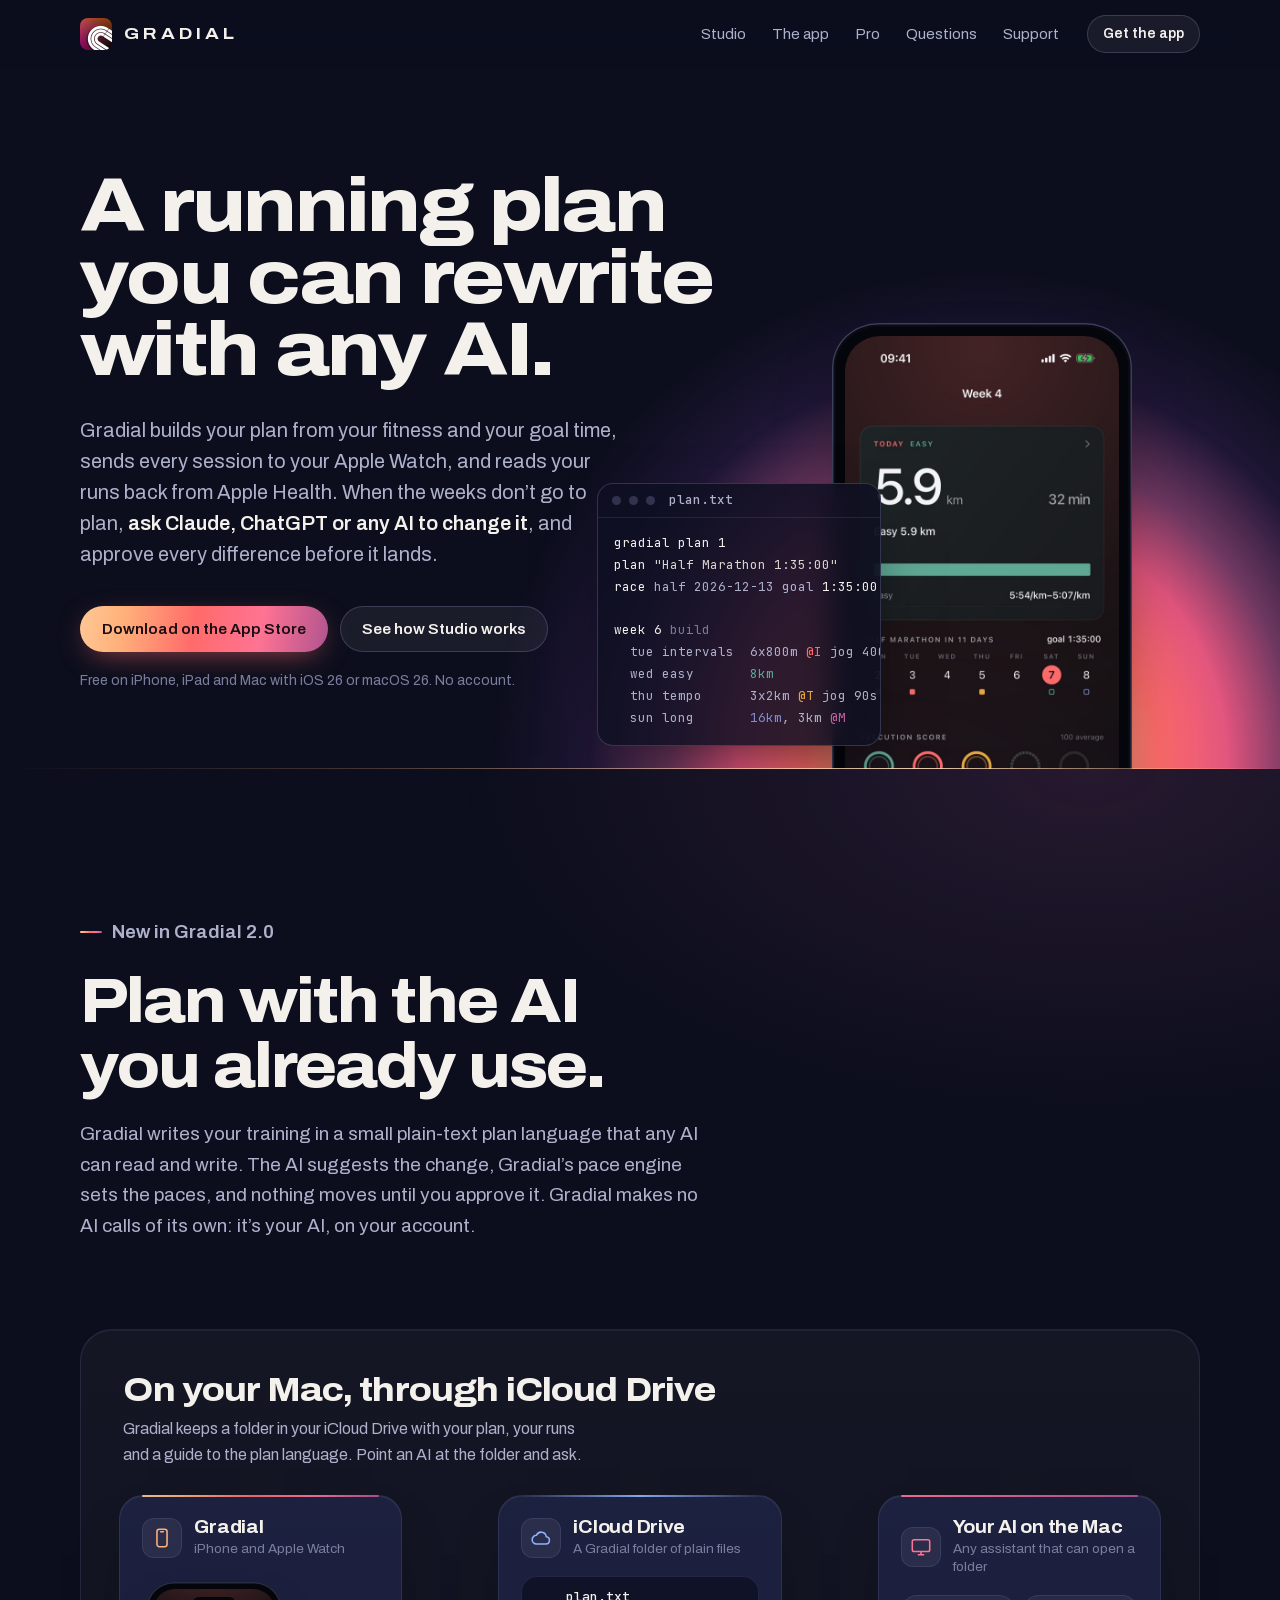
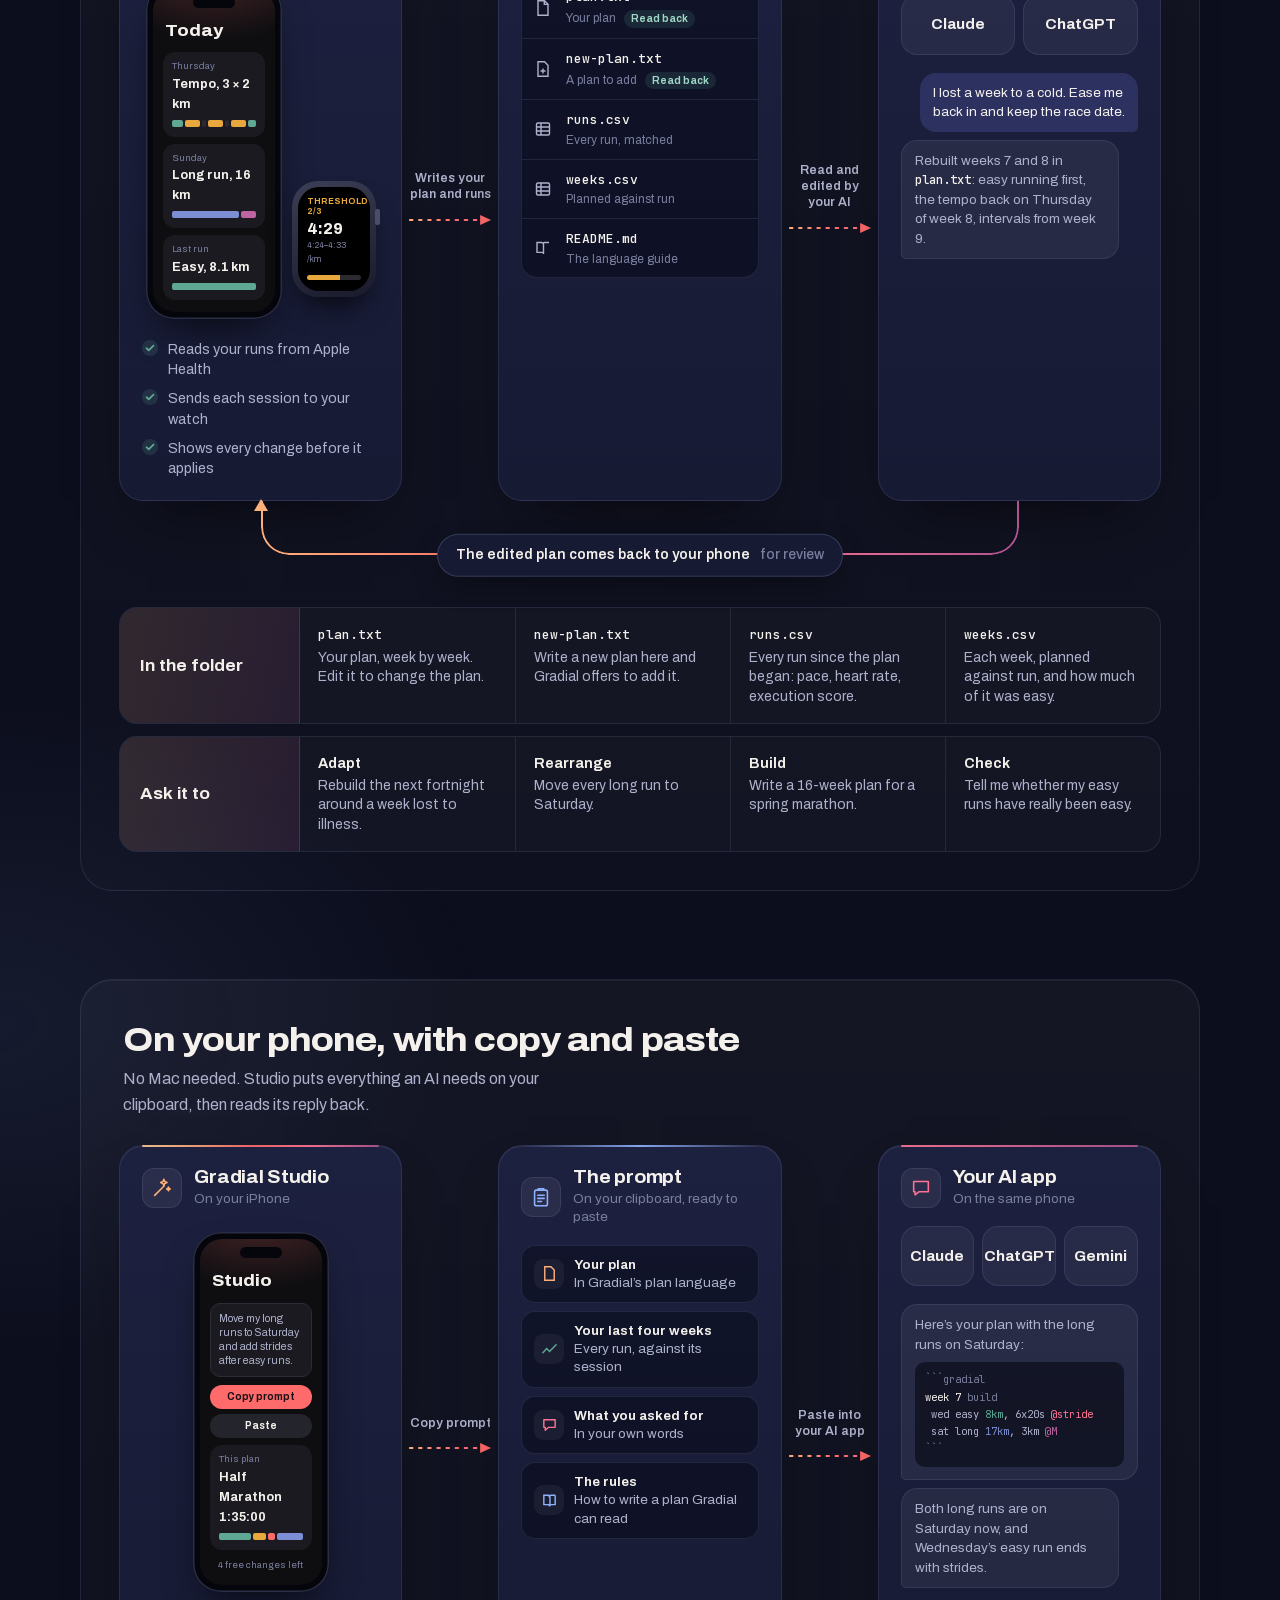
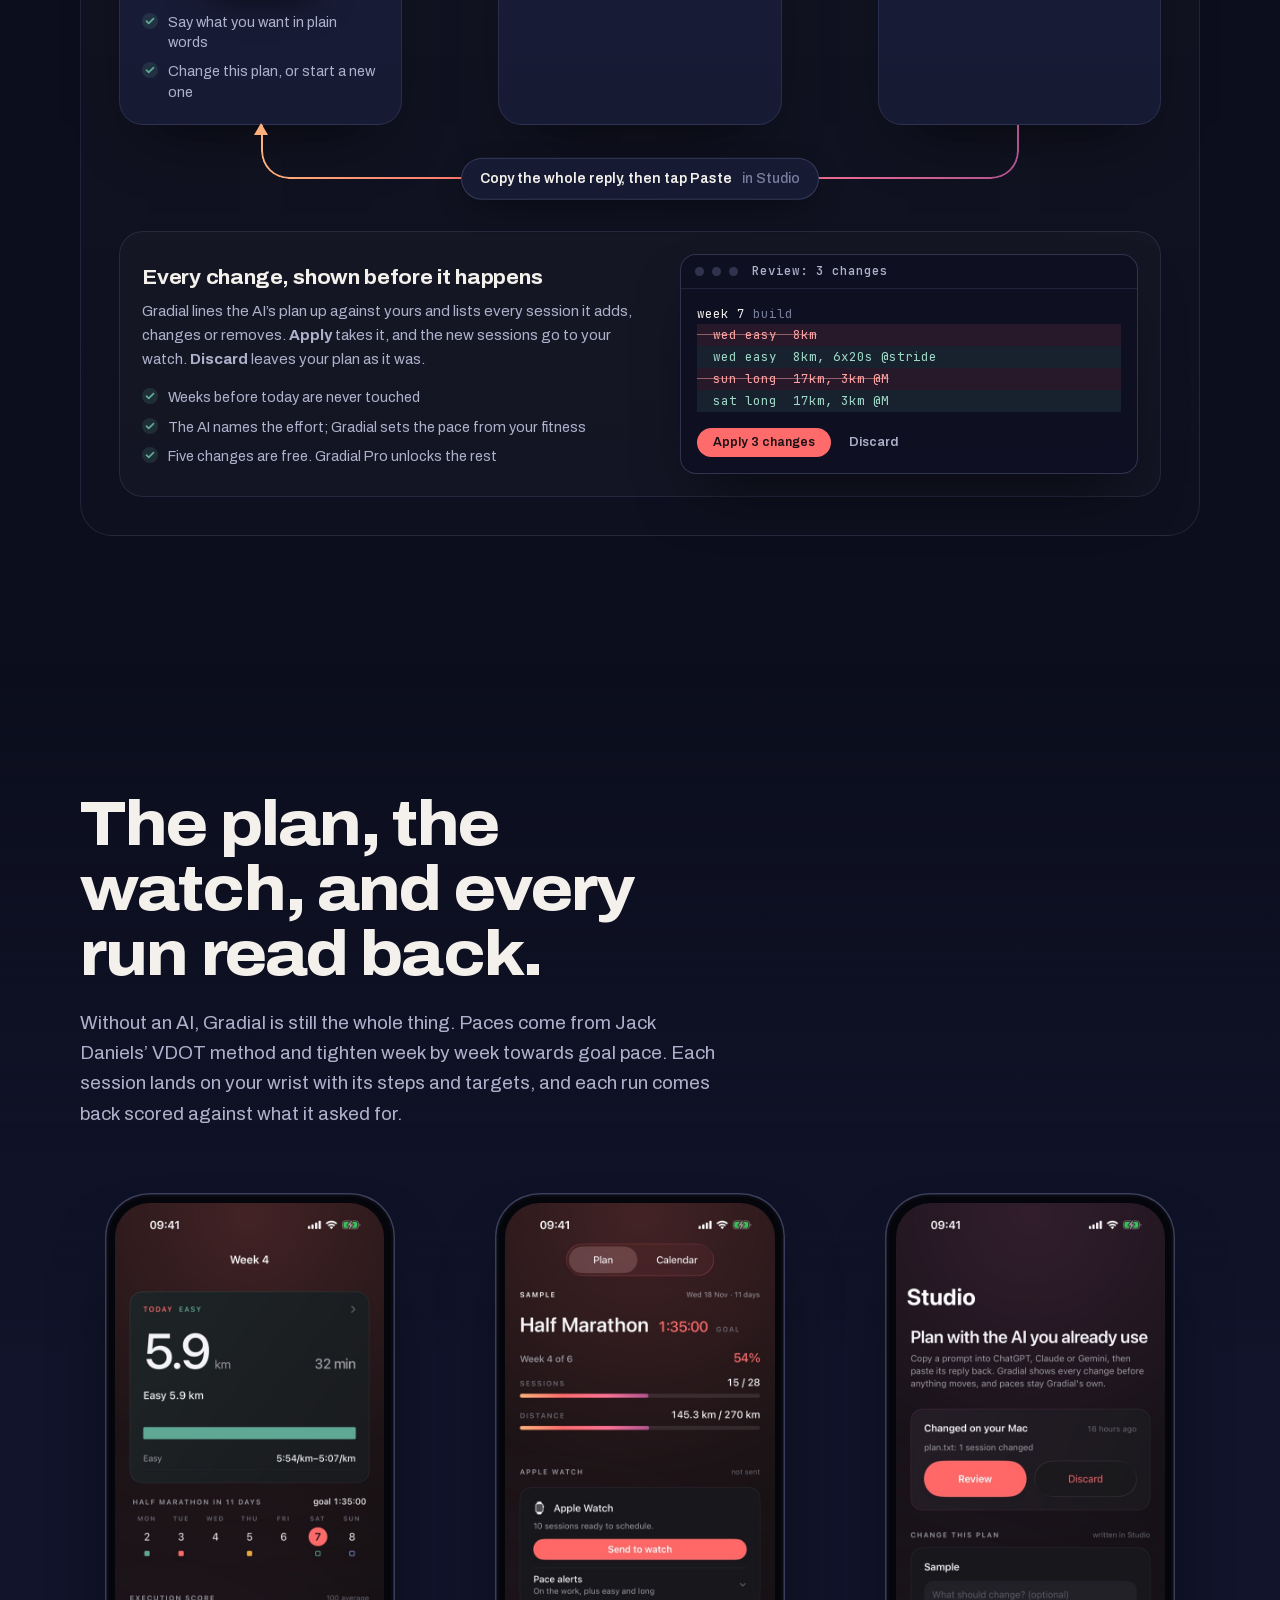
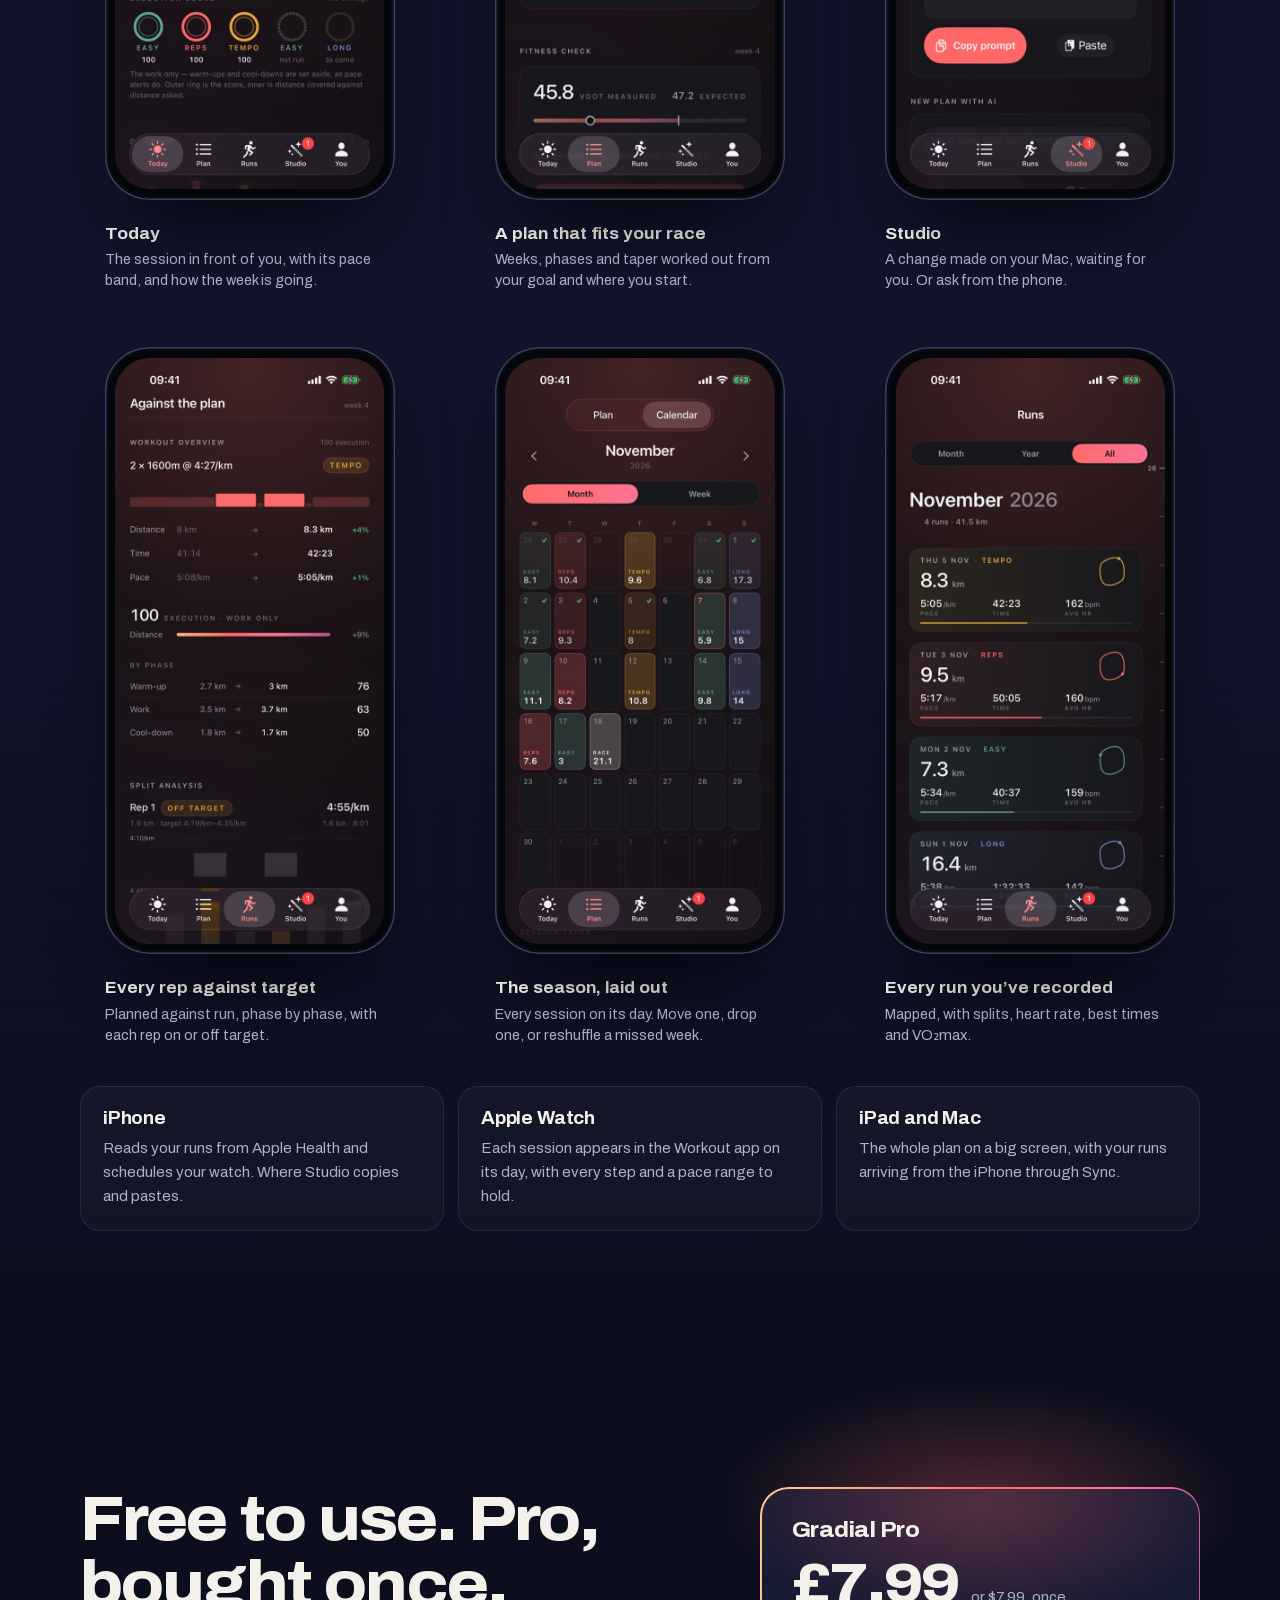
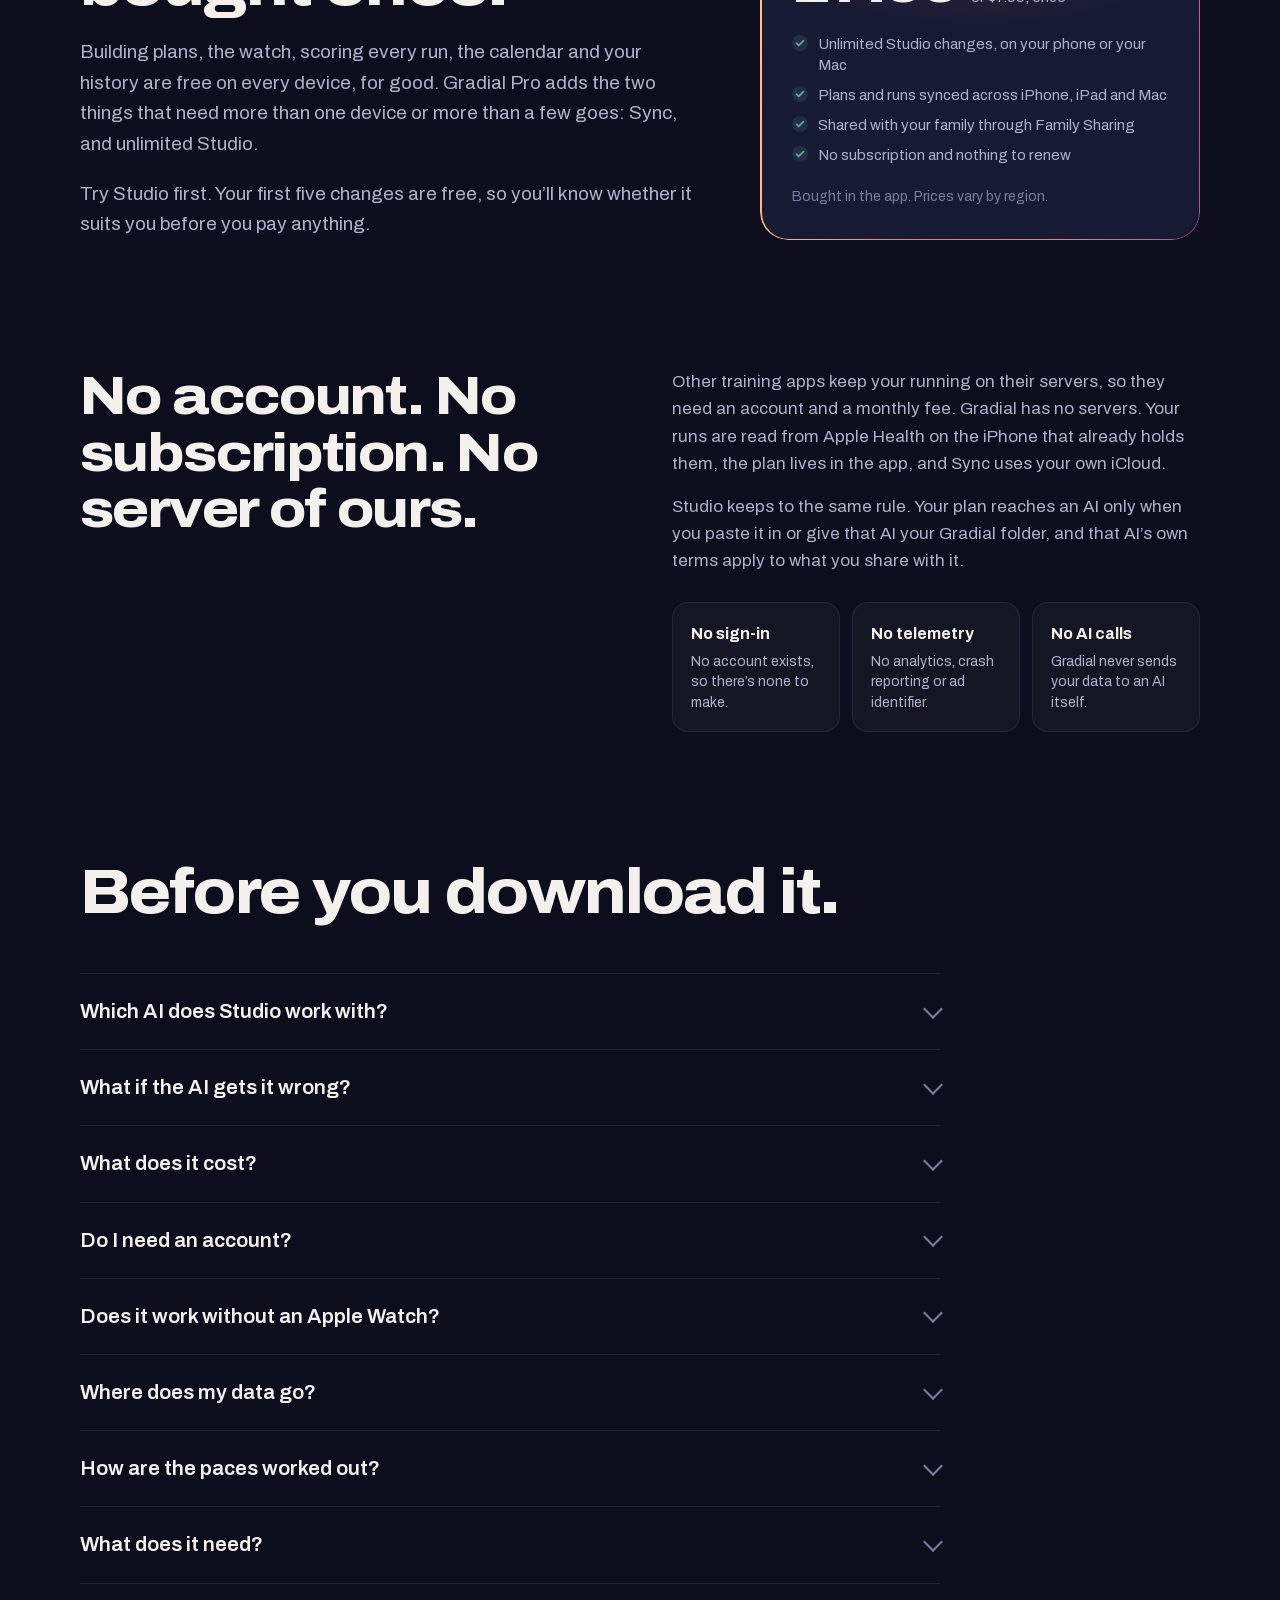
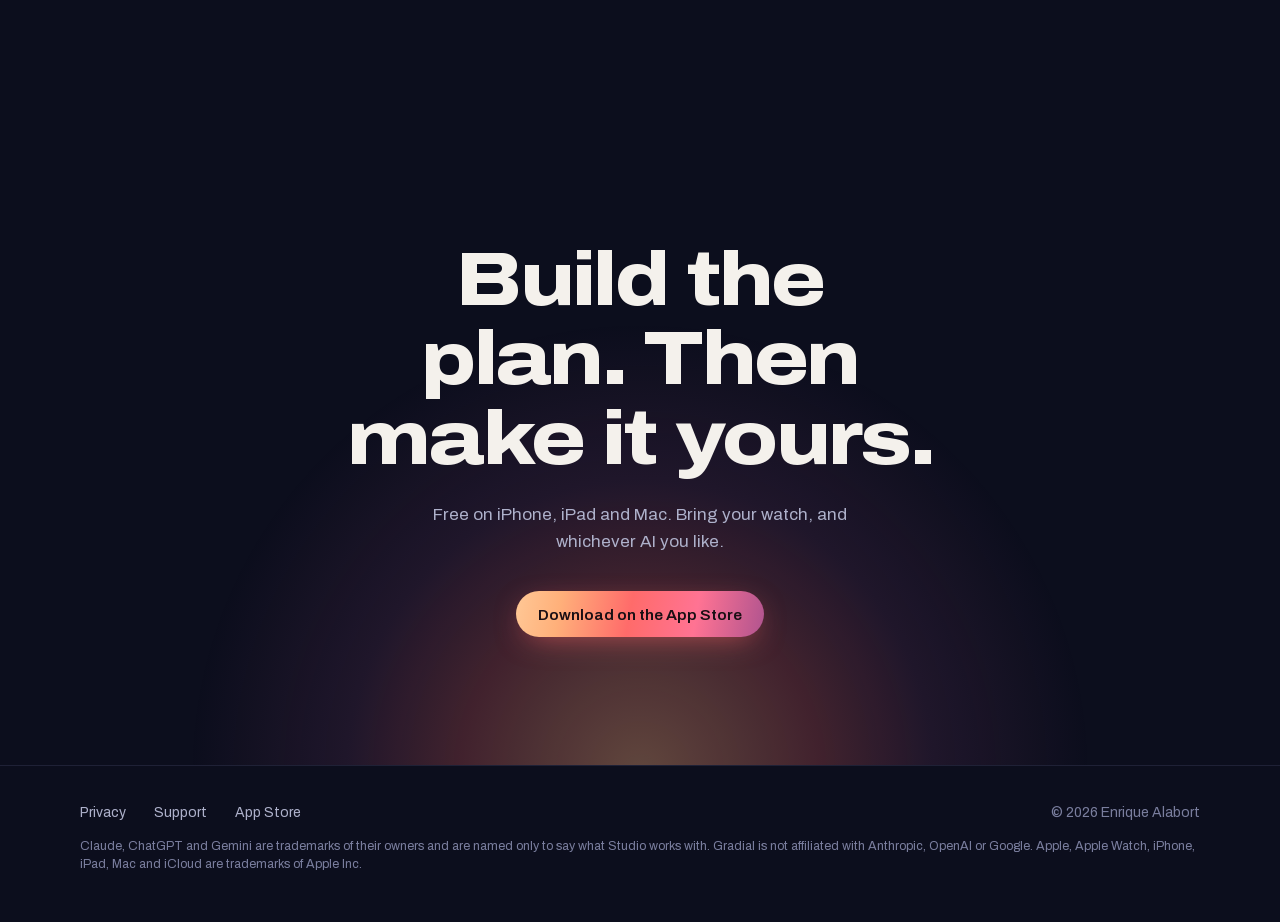
==== commit 45f8e373: "A new site for 2.0: first light, and how Studio works A night-blue page with the app's solar ramp as" ====
--- a/index.html
+++ b/index.html
@@ -3,353 +3,486 @@
 <head>
 <meta charset="utf-8">
 <meta name="viewport" content="width=device-width,initial-scale=1">
-<title>Gradial: a running training plan for iPhone, iPad, Mac and Apple Watch</title>
-<meta name="description" content="Gradial builds a training plan from your current fitness and your goal time, paces every session off your own VDOT, and sends it to your Apple Watch. No account, no subscription, no server of ours.">
+<title>Gradial: a running plan you can rewrite with any AI</title>
+<meta name="description" content="Gradial builds a running plan from your fitness and goal time, sends each session to your Apple Watch, and reads your runs back. Studio lets Claude, ChatGPT or any AI change it, and you approve every difference. No account, no subscription, no server of ours.">
 <link rel="icon" href="assets/favicon-32.png" sizes="32x32">
 <link rel="apple-touch-icon" href="assets/apple-touch-icon.png">
+<link rel="preload" href="assets/fonts/archivo.woff2" as="font" type="font/woff2" crossorigin>
+<link rel="stylesheet" href="assets/site.css">
 <meta property="og:type" content="website">
-<meta property="og:title" content="Gradial: a running training plan for iPhone, iPad, Mac and Apple Watch">
-<meta property="og:description" content="A training plan built from your fitness, that reads your runs back. No account, no subscription, no server of ours.">
-<meta property="og:image" content="assets/og.png">
+<meta property="og:title" content="Gradial: a running plan you can rewrite with any AI">
+<meta property="og:description" content="A plan built from your fitness, run on your Apple Watch, and changed with the AI you already use. No account, no subscription, no server of ours.">
+<meta property="og:image" content="https://gradial.enalmar.uk/assets/og.png">
 <meta name="twitter:card" content="summary_large_image">
-<meta name="twitter:image" content="assets/og.png">
 <meta name="color-scheme" content="dark">
-<meta name="theme-color" content="#0E0E11">
-<style>
-    :root{
-      --ground:#0E0E11; --card:#18181C; --raised:#212127; --line:rgba(255,255,255,.09);
-      --text:#F5F5F7; --text-2:#9C9CA4; --text-3:#6A6A72; --signal:#FF6B6A;
-      --gutter:clamp(20px,5vw,32px); --radius:18px;
-      --sans:-apple-system,BlinkMacSystemFont,"SF Pro Text","Segoe UI",system-ui,sans-serif;
-    }
-    *{box-sizing:border-box}
-    html{-webkit-text-size-adjust:100%}
-    body{
-      margin:0; background:var(--ground); color:var(--text); font-family:var(--sans);
-      font-size:17px; line-height:1.55; -webkit-font-smoothing:antialiased;
-      overflow-x:hidden;
-    }
-    /* The warm lift at the top of the page, and a cold counterweight at the
-       foot, exactly as the app draws them. Fixed so a long scroll keeps its
-       centre of gravity. */
-    body::before,body::after{content:"";position:fixed;inset:0;pointer-events:none;z-index:0}
-    body::before{background:radial-gradient(760px 620px at 50% -4%,rgba(255,107,106,.22),rgba(255,107,106,.06) 45%,transparent 72%)}
-    body::after{background:radial-gradient(560px 480px at 12% 104%,rgba(176,84,143,.10),transparent 70%)}
-    .wrap{position:relative;z-index:1;max-width:1080px;margin:0 auto;padding:0 var(--gutter)}
-    a{color:var(--signal);text-decoration:none}
-    a:hover{text-decoration:underline}
-    a:focus-visible{outline:2px solid var(--signal);outline-offset:3px;border-radius:4px}
-    img{max-width:100%;height:auto;display:block}
-    h1,h2,h3{line-height:1.15;letter-spacing:-.02em;margin:0}
-    p{margin:0}
-    .num{font-variant-numeric:tabular-nums}
-    /* The signature treatment: every section label wears it. */
-    .eyebrow{
-      font-size:10.5px;font-weight:600;text-transform:uppercase;letter-spacing:1.7px;
-      color:var(--text-3);margin:0 0 14px
-    }
-    header.site{padding:26px 0 0}
-    .brand{display:flex;align-items:center;gap:14px}
-    .brand img{width:38px;height:38px;border-radius:9px}
-    .brand span{font-size:20px;font-weight:700;letter-spacing:.22em}
-    .hero{padding:clamp(46px,9vw,86px) 0 clamp(30px,6vw,54px)}
-    .hero-grid{display:grid;grid-template-columns:1fr;gap:clamp(30px,5vw,54px);align-items:center}
-    @media(min-width:860px){.hero-grid{grid-template-columns:1.05fr .95fr}}
-    .hero h1{font-size:clamp(34px,6vw,54px);font-weight:700;max-width:15ch}
-    .hero p.lede{margin-top:20px;font-size:clamp(17px,2.2vw,20px);color:var(--text-2);max-width:46ch}
-    .badge{
-      display:inline-flex;align-items:center;gap:10px;margin-top:30px;padding:13px 22px;
-      border:1px solid var(--line);border-radius:999px;background:var(--card);
-      font-size:14.5px;font-weight:600;color:var(--text)
-    }
-    .badge .dot{width:7px;height:7px;border-radius:50%;background:var(--signal)}
-    .shot{border-radius:var(--radius);overflow:hidden}
-    .shot img{border-radius:var(--radius)}
-    section{padding:clamp(40px,7vw,72px) 0;position:relative;z-index:1}
-    section h2{font-size:clamp(24px,3.4vw,32px);font-weight:650;max-width:20ch}
-    section > .wrap > p.intro{margin-top:14px;color:var(--text-2);max-width:58ch}
-    .rule{height:1px;background:var(--line);border:0;margin:0}
-    .steps{display:grid;gap:16px;margin-top:34px;grid-template-columns:1fr}
-    @media(min-width:760px){.steps{grid-template-columns:repeat(3,1fr)}}
-    .step{background:var(--card);border:1px solid var(--line);border-radius:var(--radius);padding:24px}
-    .step .n{font-size:12px;font-weight:700;color:var(--signal);letter-spacing:.1em}
-    .step h3{margin-top:12px;font-size:18px;font-weight:600}
-    .step p{margin-top:8px;color:var(--text-2);font-size:15px}
-    .features{display:grid;gap:20px;margin-top:36px;grid-template-columns:1fr}
-    @media(min-width:800px){.features{grid-template-columns:repeat(2,1fr)}}
-    .feature{background:var(--card);border:1px solid var(--line);border-radius:var(--radius);
-             padding:26px;display:flex;flex-direction:column;gap:14px}
-    .feature h3{font-size:19px;font-weight:600}
-    .feature p{color:var(--text-2);font-size:15px}
-    .feature img{border-radius:12px;border:1px solid var(--line);margin-top:6px}
-    .position{background:var(--card);border:1px solid var(--line);border-radius:var(--radius);
-              padding:clamp(26px,4vw,40px)}
-    .position h2{max-width:22ch}
-    .position p{margin-top:16px;color:var(--text-2);max-width:62ch}
-    .facts{display:grid;gap:14px;margin-top:26px;grid-template-columns:1fr}
-    @media(min-width:700px){.facts{grid-template-columns:repeat(3,1fr)}}
-    .fact{background:var(--raised);border-radius:12px;padding:18px}
-    .fact strong{display:block;font-size:15px;font-weight:600}
-    .fact span{display:block;margin-top:6px;color:var(--text-2);font-size:14px}
-    ul.plain{list-style:none;padding:0;margin:22px 0 0;display:grid;gap:12px}
-    ul.plain li{display:flex;gap:12px;color:var(--text-2);font-size:15.5px}
-    ul.plain li::before{content:"";flex:0 0 5px;height:5px;margin-top:10px;border-radius:50%;
-                        background:var(--text-3)}
-    details.faq{border-top:1px solid var(--line);padding:2px 0}
-    details.faq:last-of-type{border-bottom:1px solid var(--line)}
-    details.faq summary{
-      cursor:pointer;list-style:none;padding:18px 0;font-size:16.5px;font-weight:550;
-      display:flex;justify-content:space-between;gap:18px;align-items:baseline
-    }
-    details.faq summary::-webkit-details-marker{display:none}
-    details.faq summary::after{content:"+";color:var(--text-3);font-weight:400;font-size:20px}
-    details.faq[open] summary::after{content:"–"}
-    details.faq p{padding:0 0 20px;color:var(--text-2);font-size:15.5px;max-width:66ch}
-    footer{border-top:1px solid var(--line);padding:38px 0 56px;color:var(--text-3);font-size:14px}
-    footer .row{display:flex;flex-wrap:wrap;gap:10px 26px;align-items:center}
-    footer .spacer{flex:1 1 auto}
-    .prose h2{margin-top:44px;font-size:22px}
-    .prose p,.prose li{color:var(--text-2);font-size:16px}
-    .prose p{margin-top:14px;max-width:68ch}
-    .prose ul{margin-top:14px;padding-left:20px;display:grid;gap:10px;max-width:68ch}
-    .prose .lead{color:var(--text);font-size:18px}
-    @media(prefers-reduced-motion:no-preference){
-      .fade{opacity:0;transform:translateY(8px);animation:settle .5s ease forwards}
-      @keyframes settle{to{opacity:1;transform:none}}
-    }
-</style>
+<meta name="theme-color" content="#0C0E1D">
 </head>
 <body>
 
-<header class="site">
-  <div class="wrap">
-    <div class="brand">
-      <img src="assets/icon-1024.png" alt="" width="38" height="38">
+<!-- shared paint for the wires between diagram nodes -->
+<svg width="0" height="0" style="position:absolute" aria-hidden="true">
+  <defs>
+    <linearGradient id="wireSun" gradientUnits="userSpaceOnUse" x1="0" y1="0" x2="92" y2="0">
+      <stop offset="0" stop-color="#FFB07A"/><stop offset=".55" stop-color="#FF6B6A"/><stop offset="1" stop-color="#FF7393"/>
+    </linearGradient>
+  </defs>
+</svg>
+
+<header class="bar" id="top">
+  <div class="wrap">
+    <a class="brand" href="./" aria-label="Gradial home">
+      <img src="assets/icon-1024.png" alt="" width="32" height="32">
       <span>GRADIAL</span>
-    </div>
+    </a>
+    <nav aria-label="Sections">
+      <a href="#studio">Studio</a>
+      <a href="#app">The app</a>
+      <a href="#pro">Pro</a>
+      <a href="#faq">Questions</a>
+      <a href="support/">Support</a>
+    </nav>
+    <a class="btn btn-ghost btn-sm" href="https://apps.apple.com/app/id6799416229">Get the app</a>
   </div>
 </header>
 
+<main>
+
+<!-- ============ hero ============ -->
 <div class="hero">
-  <div class="wrap">
-    <div class="hero-grid">
-      <div class="fade">
-        <h1>A training plan built from your fitness, that reads your runs back.</h1>
-        <p class="lede">Pick a race and a goal time. Gradial works out the weeks, paces every
-          session off your own fitness, and sends the lot to your Apple Watch. Then it reads
-          your finished runs out of Apple Health and shows you, rep by rep, what actually
-          happened.</p>
-        <p class="badge"><span class="dot" aria-hidden="true"></span> Coming to the App Store</p>
-      </div>
-      <div class="shot fade">
-        <img src="assets/01-plan-framed.png" width="1320" height="2868"
-             alt="The Plan screen: a half marathon goal of 1:35:00, week 4 of 6, 52 per cent
-                  complete, with today's easy 5.9 km session and an Apple Watch card ready to
-                  send eleven sessions.">
+  <div class="wrap hero-grid">
+    <div class="hero-copy">
+      <h1>A running plan you can rewrite with any AI.</h1>
+      <p class="lede">Gradial builds your plan from your fitness and your goal time, sends every
+        session to your Apple Watch, and reads your runs back from Apple Health. When the
+        weeks don&rsquo;t go to plan, <strong>ask Claude, ChatGPT or any AI to change it</strong>, and
+        approve every difference before it lands.</p>
+      <div class="cta">
+        <a class="btn btn-sun" href="https://apps.apple.com/app/id6799416229">Download on the App Store</a>
+        <a class="btn btn-ghost" href="#studio">See how Studio works</a>
+      </div>
+      <p class="small">Free on iPhone, iPad and Mac with iOS 26 or macOS 26. No account.</p>
+    </div>
+
+    <div class="stage" aria-hidden="true">
+      <div class="sun"></div>
+      <div class="device phone"><img src="assets/screens/today.jpg" width="600" height="1304" alt=""></div>
+      <div class="code float-code">
+        <div class="code-head"><i></i><i></i><i></i><b>plan.txt</b></div>
+<pre><span class="k">gradial plan 1</span>
+<span class="k">plan</span> <span class="s">"Half Marathon 1:35:00"</span>
+<span class="k">race</span> half 2026-12-13 goal <span class="zG">1:35:00</span>
+
+<span class="k">week 6</span> <span class="t">build</span>
+  tue intervals  6x800m <span class="zI">@I</span> jog 400m
+  wed easy       <span class="zE">8km</span>
+  thu tempo      3x2km <span class="zT">@T</span> jog 90s
+  sun long       <span class="zL">16km</span>, 3km <span class="zM">@M</span></pre>
       </div>
     </div>
   </div>
 </div>
 
-<section>
-  <div class="wrap">
-    <p class="eyebrow">How it works</p>
-    <h2>Three steps, and then it gets on with it.</h2>
-    <div class="steps">
-      <div class="step">
-        <p class="n">01</p>
-        <h3>Set a race and a goal</h3>
-        <p>5K, 10K, half or marathon, a date, and the time you want. Add a recent race result
-          if you have one and the paces start from what you have actually run.</p>
-      </div>
-      <div class="step">
-        <p class="n">02</p>
-        <h3>The sessions land on your watch</h3>
-        <p>Each session goes across as a structured workout with its steps and pace targets,
-          so you do not have to remember the session mid-run.</p>
-      </div>
-      <div class="step">
-        <p class="n">03</p>
-        <h3>Your runs come back and get scored</h3>
-        <p>Finished runs are read from Apple Health, matched to the session they satisfied,
-          and measured against the pace that session asked for.</p>
-      </div>
-    </div>
-  </div>
-</section>
-
-<section>
-  <div class="wrap">
-    <p class="eyebrow">What it does</p>
-    <h2>Enough to understand your training, not just log it.</h2>
-    <div class="features">
-
-      <article class="feature">
-        <h3>A plan that fits your race</h3>
-        <p>The weeks, the phases and the taper are worked out from your goal and your
-          starting point rather than pulled off a template. Paces come from Jack Daniels'
-          VDOT method and tighten week by week towards goal pace.</p>
-        <img src="assets/01-plan-framed.png" width="1320" height="2868" loading="lazy"
-             alt="A half marathon plan showing sessions completed and distance covered against
-                  the totals the plan asked for.">
-      </article>
-
-      <article class="feature">
-        <h3>Every rep against target</h3>
-        <p>A bar per interval with the target band drawn behind it, the planned distance and
-          pace next to what you ran, and each rep marked on or off target. A session you
-          executed and a session you survived do not look the same.</p>
-        <img src="assets/03-rundetail-framed.png" width="1320" height="2868" loading="lazy"
-             alt="The Against the plan section of a tempo run: two by 1600 metres at 4:27 per
-                  kilometre, with distance, time and pace shown planned against actual, an
-                  execution score of 100, and the first rep marked off target.">
-      </article>
-
-      <article class="feature">
-        <h3>The week you actually ran</h3>
-        <p>Execution scores per session, distance against what was asked for give or take ten
-          per cent, and where your heart rate went. It is the fastest way to see whether your
-          easy days stayed easy.</p>
-        <img src="assets/02-week-framed.png" width="1320" height="2868" loading="lazy"
-             alt="A training week showing execution scores for each session, planned against
-                  actual distance, and the heart rate zone split of each run.">
-      </article>
-
-      <article class="feature">
-        <h3>Your whole running history</h3>
-        <p>Every run Apple Health holds, mapped, with splits, pace, heart rate and elevation.
-          Best times by distance, training load, and your VO&#8322;max placed against the
-          published norms for your age.</p>
-        <img src="assets/04-activities-framed.png" width="1320" height="2868" loading="lazy"
-             alt="A list of recorded runs, each with distance, pace, time, average heart rate
-                  and a small map of its route.">
-      </article>
-
-      <article class="feature">
-        <h3>The season, laid out</h3>
-        <p>Every session on its day, coloured by effort, with a tick where a run satisfied it.
-          Move a session, drop one, or let the plan reshuffle the week around a run you
-          missed.</p>
-        <img src="assets/05-calendar-framed.png" width="1320" height="2868" loading="lazy"
-             alt="A month of training in calendar form, each day coloured by session type with
-                  its distance, and a tick on the days that were run.">
-      </article>
-
-      <article class="feature">
-        <h3>Predictions that do not panic</h3>
-        <p>Race times are read from the fitness Apple Health measured at the time, so one easy
-          month does not read as lost form. Where the model is running on thin evidence, the
-          app says so rather than showing a confident number.</p>
-      </article>
-
-    </div>
-  </div>
-</section>
-
-<section>
-  <div class="wrap">
-    <div class="position">
-      <p class="eyebrow">The position</p>
-      <h2>No account. No subscription. No server of ours.</h2>
-      <p>Every other app in this category wants an account and a monthly fee, because every
-        other app in this category keeps your training on its own servers. Gradial does not
-        have any servers. There is nothing to sign in to, nothing to cancel, and nothing to
-        leak. The only network code in the app talks to Apple: the App Store for one
-        purchase, and your own iCloud for sync, if you buy it.</p>
-      <p>That is a checkable claim rather than a promise. Your runs are read from Apple Health
-        on the iPhone that already holds them, the plan is a file in the app's own storage,
-        and deleting the app deletes all of it.</p>
+<!-- ============ Studio ============ -->
+<section class="studio" id="studio" aria-labelledby="studio-h">
+  <div class="wrap">
+    <div class="sec-head">
+      <p class="kicker">New in Gradial 2.0</p>
+      <h2 id="studio-h">Plan with the AI you already use.</h2>
+      <p>Gradial writes your training in a small plain-text plan language that any AI can read
+        and write. The AI suggests the change, Gradial&rsquo;s pace engine sets the paces, and nothing
+        moves until you approve it. Gradial makes no AI calls of its own: it&rsquo;s your AI, on your
+        account.</p>
+    </div>
+
+    <!-- ---------- flow 1: the Mac, through iCloud Drive ---------- -->
+    <figure class="flow" aria-labelledby="flow-mac">
+      <div class="flow-head">
+        <h3 id="flow-mac">On your Mac, through iCloud Drive</h3>
+        <p>Gradial keeps a folder in your iCloud Drive with your plan, your runs and a guide to
+          the plan language. Point an AI at the folder and ask.</p>
+      </div>
+
+      <div class="flow-grid">
+        <!-- left: the app -->
+        <div class="node node--app">
+          <div class="node-title">
+            <div class="ico"><svg viewBox="0 0 24 24" fill="none" stroke="#FFB07A" stroke-width="1.7"><rect x="6.5" y="2.5" width="11" height="19" rx="2.6"/><path d="M10.5 5.2h3" stroke-linecap="round"/></svg></div>
+            <div><h4>Gradial</h4><p>iPhone and Apple Watch</p></div>
+          </div>
+          <div class="devices" aria-hidden="true">
+            <div class="mini-phone"><div class="mini-screen">
+              <h6>Today</h6>
+              <div class="mini-card"><small>Thursday</small><strong>Tempo, 3 &times; 2 km</strong>
+                <div class="segs"><i style="--c:var(--z-e);flex:3"></i><i style="--c:var(--z-t);flex:4"></i><i style="--c:#2A2A30;flex:1"></i><i style="--c:var(--z-t);flex:4"></i><i style="--c:#2A2A30;flex:1"></i><i style="--c:var(--z-t);flex:4"></i><i style="--c:var(--z-e);flex:2"></i></div></div>
+              <div class="mini-card"><small>Sunday</small><strong>Long run, 16 km</strong>
+                <div class="segs"><i style="--c:var(--z-long);flex:13"></i><i style="--c:var(--z-m);flex:3"></i></div></div>
+              <div class="mini-card"><small>Last run</small><strong>Easy, 8.1 km</strong>
+                <div class="segs"><i style="--c:var(--z-e);flex:1"></i></div></div>
+            </div></div>
+            <div class="watch"><div class="watch-body"><div class="watch-face">
+              <small>THRESHOLD 2/3</small><strong>4:29</strong><em>4:24&ndash;4:33 /km</em><div class="bar-t"></div>
+            </div></div><span class="crown"></span></div>
+          </div>
+          <ul class="checks">
+            <li>Reads your runs from Apple Health</li>
+            <li>Sends each session to your watch</li>
+            <li>Shows every change before it applies</li>
+          </ul>
+        </div>
+
+        <div class="link">
+          <span>Writes your plan and runs</span>
+          <svg class="wire h" viewBox="0 0 92 14" aria-hidden="true"><line x1="2" y1="7" x2="80" y2="7"/><path d="M79 1.5 91 7 79 12.5z"/></svg>
+          <svg class="wire v" viewBox="0 0 14 40" aria-hidden="true"><line x1="7" y1="2" x2="7" y2="28"/><path d="M1.5 27 7 39 12.5 27z"/></svg>
+        </div>
+
+        <!-- middle: the folder -->
+        <div class="node node--hub">
+          <div class="node-title">
+            <div class="ico"><svg viewBox="0 0 24 24" fill="none" stroke="#8FB2FF" stroke-width="1.7" stroke-linejoin="round"><path d="M7 18.5h10.2a4 4 0 0 0 .5-7.97A5.5 5.5 0 0 0 7.1 9.1 4.7 4.7 0 0 0 7 18.5z"/></svg></div>
+            <div><h4>iCloud Drive</h4><p>A Gradial folder of plain files</p></div>
+          </div>
+          <ul class="files">
+            <li><svg viewBox="0 0 18 18" fill="none" stroke="#AEB1CB" stroke-width="1.4"><path d="M4 1.8h6.5L14 5.3v10.9H4z"/><path d="M10.3 1.8v3.6H14"/></svg><div><code>plan.txt</code><span>Your plan <b class="tag tag-rw">Read back</b></span></div></li>
+            <li><svg viewBox="0 0 18 18" fill="none" stroke="#AEB1CB" stroke-width="1.4"><path d="M4 1.8h6.5L14 5.3v10.9H4z"/><path d="M9 8.5v5M6.5 11h5"/></svg><div><code>new-plan.txt</code><span>A plan to add <b class="tag tag-rw">Read back</b></span></div></li>
+            <li><svg viewBox="0 0 18 18" fill="none" stroke="#AEB1CB" stroke-width="1.4"><rect x="2.5" y="3" width="13" height="12" rx="1.5"/><path d="M2.5 7h13M2.5 11h13M7 3v12"/></svg><div><code>runs.csv</code><span>Every run, matched</span></div></li>
+            <li><svg viewBox="0 0 18 18" fill="none" stroke="#AEB1CB" stroke-width="1.4"><rect x="2.5" y="3" width="13" height="12" rx="1.5"/><path d="M2.5 7h13M2.5 11h13M7 3v12"/></svg><div><code>weeks.csv</code><span>Planned against run</span></div></li>
+            <li><svg viewBox="0 0 18 18" fill="none" stroke="#AEB1CB" stroke-width="1.4"><path d="M3 3.5h4.5a2 2 0 0 1 2 2V15a1.6 1.6 0 0 0-1.6-1.6H3zM15 3.5h-4.5a2 2 0 0 0-1 .3"/></svg><div><code>README.md</code><span>The language guide</span></div></li>
+          </ul>
+        </div>
+
+        <div class="link">
+          <span>Read and edited by your AI</span>
+          <svg class="wire h" viewBox="0 0 92 14" aria-hidden="true"><line x1="2" y1="7" x2="80" y2="7"/><path d="M79 1.5 91 7 79 12.5z"/></svg>
+          <svg class="wire v" viewBox="0 0 14 40" aria-hidden="true"><line x1="7" y1="2" x2="7" y2="28"/><path d="M1.5 27 7 39 12.5 27z"/></svg>
+        </div>
+
+        <!-- right: the AI -->
+        <div class="node node--ai">
+          <div class="node-title">
+            <div class="ico"><svg viewBox="0 0 24 24" fill="none" stroke="#FF7393" stroke-width="1.7" stroke-linejoin="round"><rect x="2.5" y="4" width="19" height="13" rx="2"/><path d="M8.5 20.5h7M12 17v3.5"/></svg></div>
+            <div><h4>Your AI on the Mac</h4><p>Any assistant that can open a folder</p></div>
+          </div>
+          <div class="ais"><div class="ai">Claude</div><div class="ai">ChatGPT</div></div>
+          <div class="chat">
+            <p class="bubble me">I lost a week to a cold. Ease me back in and keep the race date.</p>
+            <div class="bubble it">Rebuilt weeks 7 and 8 in <code>plan.txt</code>: easy running first, the
+              tempo back on Thursday of week 8, intervals from week 9.</div>
+          </div>
+        </div>
+
+        <div class="loop">
+          <div class="loop-track"></div>
+          <svg class="loop-head" viewBox="0 0 14 12" aria-hidden="true"><path d="M7 0 14 12H0z"/></svg>
+          <p class="loop-label">The edited plan comes back to your phone <em>for review</em></p>
+        </div>
+      </div>
+
+      <div class="rows">
+        <div class="row">
+          <h5>In the folder</h5>
+          <ul>
+            <li><b><code>plan.txt</code></b>Your plan, week by week. Edit it to change the plan.</li>
+            <li><b><code>new-plan.txt</code></b>Write a new plan here and Gradial offers to add it.</li>
+            <li><b><code>runs.csv</code></b>Every run since the plan began: pace, heart rate, execution score.</li>
+            <li><b><code>weeks.csv</code></b>Each week, planned against run, and how much of it was easy.</li>
+          </ul>
+        </div>
+        <div class="row">
+          <h5>Ask it to</h5>
+          <ul>
+            <li><b>Adapt</b>Rebuild the next fortnight around a week lost to illness.</li>
+            <li><b>Rearrange</b>Move every long run to Saturday.</li>
+            <li><b>Build</b>Write a 16-week plan for a spring marathon.</li>
+            <li><b>Check</b>Tell me whether my easy runs have really been easy.</li>
+          </ul>
+        </div>
+      </div>
+    </figure>
+
+    <!-- ---------- flow 2: the phone, copy and paste ---------- -->
+    <figure class="flow" aria-labelledby="flow-phone">
+      <div class="flow-head">
+        <h3 id="flow-phone">On your phone, with copy and paste</h3>
+        <p>No Mac needed. Studio puts everything an AI needs on your clipboard, then reads its
+          reply back.</p>
+      </div>
+
+      <div class="flow-grid">
+        <!-- left: Studio -->
+        <div class="node node--app">
+          <div class="node-title">
+            <div class="ico"><svg viewBox="0 0 24 24" fill="none" stroke="#FFB07A" stroke-width="1.7" stroke-linecap="round" stroke-linejoin="round"><path d="M4 20 14.5 9.5M13 5l1-2.5L15 5l2.5 1L15 7l-1 2.5L13 7l-2.5-1zM19 11l.6 1.4L21 13l-1.4.6L19 15l-.6-1.4L17 13l1.4-.6z"/></svg></div>
+            <div><h4>Gradial Studio</h4><p>On your iPhone</p></div>
+          </div>
+          <div class="devices" aria-hidden="true">
+            <div class="mini-phone"><div class="mini-screen">
+              <h6>Studio</h6>
+              <div class="mini-field">Move my long runs to Saturday and add strides after easy runs.</div>
+              <div class="mini-btns"><b>Copy prompt</b><b>Paste</b></div>
+              <div class="mini-card"><small>This plan</small><strong>Half Marathon 1:35:00</strong>
+                <div class="segs"><i style="--c:var(--z-e);flex:5"></i><i style="--c:var(--z-t);flex:2"></i><i style="--c:var(--z-i);flex:1"></i><i style="--c:var(--z-long);flex:4"></i></div></div>
+              <p class="mini-note">4 free changes left</p>
+            </div></div>
+          </div>
+          <ul class="checks">
+            <li>Say what you want in plain words</li>
+            <li>Change this plan, or start a new one</li>
+          </ul>
+        </div>
+
+        <div class="link">
+          <span>Copy prompt</span>
+          <svg class="wire h" viewBox="0 0 92 14" aria-hidden="true"><line x1="2" y1="7" x2="80" y2="7"/><path d="M79 1.5 91 7 79 12.5z"/></svg>
+          <svg class="wire v" viewBox="0 0 14 40" aria-hidden="true"><line x1="7" y1="2" x2="7" y2="28"/><path d="M1.5 27 7 39 12.5 27z"/></svg>
+        </div>
+
+        <!-- middle: the prompt -->
+        <div class="node node--hub">
+          <div class="node-title">
+            <div class="ico"><svg viewBox="0 0 24 24" fill="none" stroke="#8FB2FF" stroke-width="1.7" stroke-linejoin="round"><rect x="5" y="4.5" width="14" height="17" rx="2"/><path d="M9 4.5V3h6v1.5M8.5 10h7M8.5 13.5h7M8.5 17h4" stroke-linecap="round"/></svg></div>
+            <div><h4>The prompt</h4><p>On your clipboard, ready to paste</p></div>
+          </div>
+          <ul class="contents">
+            <li><span class="dot"><svg viewBox="0 0 18 18" fill="none" stroke="#FFB07A" stroke-width="1.5"><path d="M4 1.8h6.5L14 5.3v10.9H4z"/></svg></span><div><b>Your plan</b>In Gradial&rsquo;s plan language</div></li>
+            <li><span class="dot"><svg viewBox="0 0 18 18" fill="none" stroke="#5EA894" stroke-width="1.5" stroke-linecap="round"><path d="M2 12.5 6 8l3 3 7-7"/></svg></span><div><b>Your last four weeks</b>Every run, against its session</div></li>
+            <li><span class="dot"><svg viewBox="0 0 18 18" fill="none" stroke="#FF7393" stroke-width="1.5" stroke-linejoin="round"><path d="M3 4h12v8H8l-3.5 3v-3H3z"/></svg></span><div><b>What you asked for</b>In your own words</div></li>
+            <li><span class="dot"><svg viewBox="0 0 18 18" fill="none" stroke="#8FB2FF" stroke-width="1.5"><path d="M3 3.5h4.5a2 2 0 0 1 2 2V15a1.6 1.6 0 0 0-1.6-1.6H3zM15 3.5h-4.5a2 2 0 0 0-2 2"/><path d="M15 3.5v9.9h-4.9a1.6 1.6 0 0 0-1.6 1.6"/></svg></span><div><b>The rules</b>How to write a plan Gradial can read</div></li>
+          </ul>
+        </div>
+
+        <div class="link">
+          <span>Paste into your AI app</span>
+          <svg class="wire h" viewBox="0 0 92 14" aria-hidden="true"><line x1="2" y1="7" x2="80" y2="7"/><path d="M79 1.5 91 7 79 12.5z"/></svg>
+          <svg class="wire v" viewBox="0 0 14 40" aria-hidden="true"><line x1="7" y1="2" x2="7" y2="28"/><path d="M1.5 27 7 39 12.5 27z"/></svg>
+        </div>
+
+        <!-- right: the AI app -->
+        <div class="node node--ai">
+          <div class="node-title">
+            <div class="ico"><svg viewBox="0 0 24 24" fill="none" stroke="#FF7393" stroke-width="1.7" stroke-linejoin="round"><path d="M4 5h16v11H10l-4.5 3.5V16H4z"/></svg></div>
+            <div><h4>Your AI app</h4><p>On the same phone</p></div>
+          </div>
+          <div class="ais" style="--n:3"><div class="ai">Claude</div><div class="ai">ChatGPT</div><div class="ai">Gemini</div></div>
+          <div class="chat">
+            <div class="bubble it">Here&rsquo;s your plan with the long runs on Saturday:
+<pre><span class="t">```gradial</span>
+<span class="k">week 7</span> <span class="t">build</span>
+ wed easy <span class="zE">8km</span>, 6x20s <span class="zR">@stride</span>
+ sat long <span class="zL">17km</span>, 3km <span class="zM">@M</span>
+<span class="t">```</span></pre></div>
+            <p class="bubble it">Both long runs are on Saturday now, and Wednesday&rsquo;s easy run ends with strides.</p>
+          </div>
+        </div>
+
+        <div class="loop">
+          <div class="loop-track"></div>
+          <svg class="loop-head" viewBox="0 0 14 12" aria-hidden="true"><path d="M7 0 14 12H0z"/></svg>
+          <p class="loop-label">Copy the whole reply, then tap Paste <em>in Studio</em></p>
+        </div>
+      </div>
+
+      <div class="review">
+        <div>
+          <h5>Every change, shown before it happens</h5>
+          <p>Gradial lines the AI&rsquo;s plan up against yours and lists every session it adds, changes
+            or removes. <b>Apply</b> takes it, and the new sessions go to your watch. <b>Discard</b>
+            leaves your plan as it was.</p>
+          <ul class="checks">
+            <li>Weeks before today are never touched</li>
+            <li>The AI names the effort; Gradial sets the pace from your fitness</li>
+            <li>Five changes are free. Gradial Pro unlocks the rest</li>
+          </ul>
+        </div>
+        <div class="code" role="img" aria-label="A review listing three changes: Sunday's long run moved to Saturday, and strides added after Wednesday's easy run.">
+          <div class="code-head"><i></i><i></i><i></i><b>Review: 3 changes</b></div>
+<pre><span class="k">week 7</span> <span class="t">build</span>
+<span class="del">  wed easy  8km</span><span class="add">  wed easy  8km, 6x20s @stride</span><span class="del">  sun long  17km, 3km @M</span><span class="add">  sat long  17km, 3km @M</span></pre>
+          <div class="code-foot"><span class="apply">Apply 3 changes</span><span>Discard</span></div>
+        </div>
+      </div>
+    </figure>
+  </div>
+</section>
+
+<!-- ============ the app on its own ============ -->
+<section class="screens" id="app" aria-labelledby="app-h">
+  <div class="wrap">
+    <div class="sec-head">
+      <h2 id="app-h">The plan, the watch, and every run read back.</h2>
+      <p>Without an AI, Gradial is still the whole thing. Paces come from Jack Daniels&rsquo; VDOT
+        method and tighten week by week towards goal pace. Each session lands on your wrist with
+        its steps and targets, and each run comes back scored against what it asked for.</p>
+    </div>
+
+    <div class="gallery" tabindex="0" aria-label="Screens from the app">
+      <figure>
+        <div class="device"><img src="assets/screens/today.jpg" width="600" height="1304" loading="lazy"
+             alt="Today: an easy 5.9 km run with its pace band, the rest of week 4 below it, and execution scores for the runs so far."></div>
+        <figcaption><b>Today</b>The session in front of you, with its pace band, and how the week is going.</figcaption>
+      </figure>
+      <figure>
+        <div class="device"><img src="assets/screens/plan.jpg" width="600" height="1304" loading="lazy"
+             alt="The Plan tab: a half marathon goal of 1:35:00, week 4 of 6, sessions and distance against the plan, and the Apple Watch card."></div>
+        <figcaption><b>A plan that fits your race</b>Weeks, phases and taper worked out from your goal and where you start.</figcaption>
+      </figure>
+      <figure>
+        <div class="device"><img src="assets/screens/studio.jpg" width="600" height="1304" loading="lazy"
+             alt="The Studio tab: a change made on the Mac waiting for review, and the Copy prompt and Paste buttons for changing the plan from the phone."></div>
+        <figcaption><b>Studio</b>A change made on your Mac, waiting for you. Or ask from the phone.</figcaption>
+      </figure>
+      <figure>
+        <div class="device"><img src="assets/screens/rundetail.jpg" width="600" height="1304" loading="lazy"
+             alt="A tempo run against the plan: two by 1600 metres, distance, time and pace planned against run, and each rep marked on or off target."></div>
+        <figcaption><b>Every rep against target</b>Planned against run, phase by phase, with each rep on or off target.</figcaption>
+      </figure>
+      <figure>
+        <div class="device"><img src="assets/screens/calendar.jpg" width="600" height="1304" loading="lazy"
+             alt="A month of training as a calendar, each day coloured by session type with its distance, and a tick on the days that were run."></div>
+        <figcaption><b>The season, laid out</b>Every session on its day. Move one, drop one, or reshuffle a missed week.</figcaption>
+      </figure>
+      <figure>
+        <div class="device"><img src="assets/screens/runs.jpg" width="600" height="1304" loading="lazy"
+             alt="The Runs tab: every run in November, with distance, pace, time, heart rate and a small route."></div>
+        <figcaption><b>Every run you&rsquo;ve recorded</b>Mapped, with splits, heart rate, best times and VO&#8322;max.</figcaption>
+      </figure>
+    </div>
+
+    <div class="platforms">
+      <div class="platform"><h3>iPhone</h3><p>Reads your runs from Apple Health and schedules your watch.
+        Where Studio copies and pastes.</p></div>
+      <div class="platform"><h3>Apple Watch</h3><p>Each session appears in the Workout app on its day,
+        with every step and a pace range to hold.</p></div>
+      <div class="platform"><h3>iPad and Mac</h3><p>The whole plan on a big screen, with your runs
+        arriving from the iPhone through Sync.</p></div>
+    </div>
+  </div>
+</section>
+
+<!-- ============ Pro ============ -->
+<section id="pro" aria-labelledby="pro-h">
+  <div class="wrap pro-grid">
+    <div class="sec-head">
+      <h2 id="pro-h">Free to use. Pro, bought once.</h2>
+      <p>Building plans, the watch, scoring every run, the calendar and your history are free on
+        every device, for good. Gradial Pro adds the two things that need more than one device or
+        more than a few goes: Sync, and unlimited Studio.</p>
+      <p>Try Studio first. Your first five changes are free, so you&rsquo;ll know whether it suits you
+        before you pay anything.</p>
+    </div>
+    <div class="price">
+      <h3>Gradial Pro</h3>
+      <div class="amount"><strong>&pound;7.99</strong><span>or $7.99, once</span></div>
+      <ul class="checks">
+        <li>Unlimited Studio changes, on your phone or your Mac</li>
+        <li>Plans and runs synced across iPhone, iPad and Mac</li>
+        <li>Shared with your family through Family Sharing</li>
+        <li>No subscription and nothing to renew</li>
+      </ul>
+      <p class="small">Bought in the app. Prices vary by region.</p>
+    </div>
+  </div>
+</section>
+
+<!-- ============ position ============ -->
+<section class="tight" aria-labelledby="pos-h">
+  <div class="wrap position">
+    <div class="sec-head">
+      <h2 id="pos-h">No account. No subscription. No server of ours.</h2>
+    </div>
+    <div class="body">
+      <p>Other training apps keep your running on their servers, so they need an account and a
+        monthly fee. Gradial has no servers. Your runs are read from Apple Health on the iPhone
+        that already holds them, the plan lives in the app, and Sync uses your own iCloud.</p>
+      <p>Studio keeps to the same rule. Your plan reaches an AI only when you paste it in or give
+        that AI your Gradial folder, and that AI&rsquo;s own terms apply to what you share with it.</p>
       <div class="facts">
-        <div class="fact"><strong>Free</strong><span>Every feature, on iPhone, iPad and Mac. One optional purchase: sync between them.</span></div>
-        <div class="fact"><strong>No sign-in</strong><span>No account exists, so there is none to make.</span></div>
-        <div class="fact"><strong>No telemetry</strong><span>No analytics, no crash reporting, no advertising identifier.</span></div>
-      </div>
-    </div>
-  </div>
-</section>
-
-<section>
-  <div class="wrap">
-    <p class="eyebrow">Honest limits</p>
-    <h2>What it needs, and what it will not do.</h2>
-    <ul class="plain">
-      <li>iOS 26 or later. Gradial uses APIs that do not exist before it, so there is no build
-        for an older iPhone.</li>
-      <li>iPhone, iPad and Mac. Apple Health lives on the iPhone, so that is where runs are
-        read and the watch is scheduled; the iPad and the Mac receive the runs through
-        Gradial Sync, and do everything else. No Vision Pro version.</li>
-      <li>An Apple Watch running watchOS 26 or later is needed for the wrist half. Without one
-        the plan still works; the sessions simply stay on the phone.</li>
-      <li>Race predictions need Apple Health's VO&#8322;max, which Health writes after a few
-        outdoor runs with heart rate. Until then Gradial predicts from the race time you
-        entered, and says that is what it is doing.</li>
-      <li>Training software, not medical software. Nothing here diagnoses anything or tells
-        you whether you are well enough to run.</li>
-      <li>Not available in the European Union at launch.</li>
-    </ul>
-  </div>
-</section>
-
-<section>
-  <div class="wrap">
-    <p class="eyebrow">Questions</p>
-    <h2>The ones worth answering before you download it.</h2>
-    <div style="margin-top:26px">
-
-      <details class="faq"><summary>Do I need an account?</summary>
-        <p>No. There is no account and no sign-in screen. Open the app and build a plan.</p></details>
-
-      <details class="faq"><summary>What does it cost?</summary>
-        <p>Nothing, on every platform. There is no subscription and no paid tier holding
-          features back. The one in-app purchase is Gradial Sync, bought once for every
-          device on your Apple Account, and it unlocks exactly one thing: your plans and runs
-          copied between your iPhone, iPad and Mac.</p></details>
-
-      <details class="faq"><summary>Does it work without Apple Health?</summary>
-        <p>The plan does. Building a plan, seeing every session and its steps, and sending
-          sessions to a watch all work with Health access declined. What stops working is
-          everything that reads your runs back: the completion ticks, the execution scores,
-          the history and the race predictions. The app says so on each screen rather than
-          showing you a blank one.</p></details>
-
-      <details class="faq"><summary>Does it work without an Apple Watch?</summary>
-        <p>Yes, minus the watch. You get the plan, the sessions and the scoring, using whatever
-          you already record your runs with, as long as it writes them to Apple Health.</p></details>
-
-      <details class="faq"><summary>Where does my data go?</summary>
-        <p>Nowhere, unless you buy sync &mdash; and then only to your own iCloud, in the app's
-          private area of it, where Apple holds it under your Apple Account and we cannot
-          read it. There is no server of ours. See the <a href="privacy/">privacy
-          policy</a>.</p></details>
-
-      <details class="faq"><summary>How are the paces worked out?</summary>
-        <p>From VDOT, Jack Daniels' method for turning a race result into training paces. Your
-          anchor is either a race time you entered or the fitness Apple Health has measured,
-          and the paces move as that moves.</p></details>
-
-      <details class="faq"><summary>Can I change the plan once it is built?</summary>
-        <p>Yes. You can nudge every pace or the weekly volume by a percentage, move or drop a
-          session, re-anchor the whole plan to a new fitness reading, or schedule a time trial
-          and anchor to the result.</p></details>
-
-      <details class="faq"><summary>Is my training synced between devices?</summary>
-        <p>With Gradial Sync, yes: plans, the marks you make on them, your heart-rate settings
-          and every run &mdash; route, splits, heart rate and form &mdash; are copied between
-          your devices through your own iCloud. Runs are recorded on the iPhone and arrive on
-          the others. Without it, nothing leaves the phone.</p></details>
-
-    </div>
-  </div>
-</section>
+        <div class="fact"><b>No sign-in</b><span>No account exists, so there&rsquo;s none to make.</span></div>
+        <div class="fact"><b>No telemetry</b><span>No analytics, crash reporting or ad identifier.</span></div>
+        <div class="fact"><b>No AI calls</b><span>Gradial never sends your data to an AI itself.</span></div>
+      </div>
+    </div>
+  </div>
+</section>
+
+<!-- ============ FAQ ============ -->
+<section class="tight" id="faq" aria-labelledby="faq-h">
+  <div class="wrap">
+    <div class="sec-head"><h2 id="faq-h">Before you download it.</h2></div>
+    <div class="faq">
+      <details><summary>Which AI does Studio work with?</summary>
+        <p>Any that can read a long message and reply with text: Claude, ChatGPT, Gemini and
+          others. On the phone you paste the prompt into its app. On the Mac, use an assistant that
+          can open a folder, and point it at iCloud Drive &rsaquo; Gradial. The folder&rsquo;s README
+          explains the plan language, so the AI needs no setup.</p></details>
+
+      <details><summary>What if the AI gets it wrong?</summary>
+        <p>Nothing changes until you apply it. Gradial checks the reply line by line, and if a line
+          can&rsquo;t be read it says which one and why, with a button that copies the errors back for
+          your AI to fix. Past weeks are kept as they were, whatever the reply says, and paces
+          come from Gradial&rsquo;s own engine, not from the AI.</p></details>
+
+      <details><summary>What does it cost?</summary>
+        <p>The app is free on every platform, with no subscription. Gradial Pro is one purchase,
+          &pound;7.99 or $7.99, shared with your family, and it unlocks Sync between your devices
+          and Studio beyond the first five changes.</p></details>
+
+      <details><summary>Do I need an account?</summary>
+        <p>No. There&rsquo;s no account and no sign-in screen. Open the app and build a plan.</p></details>
+
+      <details><summary>Does it work without an Apple Watch?</summary>
+        <p>Yes, minus the wrist. You get the plan, the sessions and the scoring, using whatever you
+          already record runs with, as long as it writes them to Apple Health.</p></details>
+
+      <details><summary>Where does my data go?</summary>
+        <p>Nowhere of ours. Without Pro, nothing leaves your phone. With Sync, it goes to your own
+          iCloud, where Apple holds it under your Apple Account and we can&rsquo;t read it. The Studio
+          folder lives in your own iCloud Drive too. See the <a href="privacy/">privacy policy</a>.</p></details>
+
+      <details><summary>How are the paces worked out?</summary>
+        <p>From VDOT, Jack Daniels&rsquo; method for turning a race result into training paces. Your
+          anchor is a race time you entered or the fitness Apple Health has measured, and the paces
+          move as that moves. A plan from Studio names zones, such as threshold or easy, and Gradial
+          fills in the paces the same way.</p></details>
+
+      <details><summary>What does it need?</summary>
+        <p>iOS 26 or macOS 26, and an Apple Watch with watchOS 26 for the wrist half. Race
+          predictions need the VO&#8322;max Apple Health writes after a few outdoor runs with heart
+          rate. Gradial is training software, not medical software, and is not available in the
+          European Union at launch.</p></details>
+    </div>
+  </div>
+</section>
+
+<!-- ============ closing ============ -->
+<section class="closing" aria-labelledby="end-h">
+  <div class="wrap">
+    <h2 id="end-h">Build the plan. Then make it yours.</h2>
+    <p>Free on iPhone, iPad and Mac. Bring your watch, and whichever AI you like.</p>
+    <div class="cta"><a class="btn btn-sun" href="https://apps.apple.com/app/id6799416229">Download on the App Store</a></div>
+  </div>
+</section>
+
+</main>
 
 <footer>
-  <div class="wrap row">
+  <div class="wrap">
     <a href="privacy/">Privacy</a>
     <a href="support/">Support</a>
+    <a href="https://apps.apple.com/app/id6799416229">App Store</a>
     <span class="spacer"></span>
     <span>&copy; 2026 Enrique Alabort</span>
+    <p class="fine">Claude, ChatGPT and Gemini are trademarks of their owners and are named only to
+      say what Studio works with. Gradial is not affiliated with Anthropic, OpenAI or Google. Apple,
+      Apple Watch, iPhone, iPad, Mac and iCloud are trademarks of Apple Inc.</p>
   </div>
 </footer>
 
+<script>
+  // The bar gets its hairline once the page moves.
+  const bar = document.querySelector('.bar');
+  const mark = () => bar.classList.toggle('scrolled', scrollY > 8);
+  addEventListener('scroll', mark, {passive: true}); mark();
+</script>
 </body>
 </html>
--- a/assets/site.css
+++ b/assets/site.css
@@ -0,0 +1,407 @@
+/* Gradial site. "First light": the pre-dawn run. A night-blue ground, the
+   app's solar ramp as the one sunrise, and the pace-zone colours used only
+   where they mean a pace zone. */
+
+@font-face{font-family:"Archivo";src:url(fonts/archivo.woff2) format("woff2");
+  font-weight:100 900;font-stretch:62% 125%;font-display:swap}
+@font-face{font-family:"JetBrains Mono";src:url(fonts/jetbrains-mono.woff2) format("woff2");
+  font-weight:400 600;font-display:swap}
+
+:root{
+  --night:#0C0E1D;  --night-2:#11142A;  --panel:#161A33;  --panel-2:#1D2140;
+  --rim:rgba(184,194,255,.11);  --rim-2:rgba(184,194,255,.2);
+  --text:#F4F1EC;  --text-2:#AEB1CB;  --text-3:#7A7E9E;
+
+  /* the app's solar ramp (dark appearance) */
+  --amber:#FFB07A;  --coral:#FF6B6A;  --magenta:#FF7393;  --violet:#B0548F;
+  --sun:linear-gradient(100deg,#FFC896 0%,var(--amber) 18%,var(--coral) 46%,var(--magenta) 72%,var(--violet) 100%);
+
+  /* pace zones, as the app colours them */
+  --z-e:#5EA894; --z-long:#7D8FD4; --z-m:#BF63A1; --z-t:#E8A83D; --z-i:#FF6B6B; --z-r:#FF7393; --z-g:#F2F0E8;
+  --icloud:#8FB2FF;
+
+  --gutter:clamp(16px,5vw,40px);
+  --wide:1200px;
+  --sans:"Archivo",-apple-system,BlinkMacSystemFont,"Segoe UI",system-ui,sans-serif;
+  --mono:"JetBrains Mono",ui-monospace,"SF Mono",Menlo,monospace;
+}
+
+*{box-sizing:border-box}
+html{-webkit-text-size-adjust:100%;scroll-behavior:smooth;scroll-padding-top:84px}
+body{margin:0;background:var(--night);color:var(--text);font-family:var(--sans);
+  font-size:17px;line-height:1.6;font-stretch:100%;-webkit-font-smoothing:antialiased;overflow-x:hidden}
+img,svg{display:block;max-width:100%}
+img{height:auto}
+a{color:inherit}
+p{margin:0}
+h1,h2,h3,h4{margin:0;font-weight:750;line-height:1.05;letter-spacing:-.025em;text-wrap:balance}
+:focus-visible{outline:2px solid var(--amber);outline-offset:3px;border-radius:6px}
+.wrap{position:relative;max-width:var(--wide);margin:0 auto;padding:0 var(--gutter)}
+.sr{position:absolute;width:1px;height:1px;overflow:hidden;clip:rect(0 0 0 0);white-space:nowrap}
+
+/* ---------- top bar ---------- */
+.bar{position:sticky;top:0;z-index:20;backdrop-filter:blur(18px) saturate(1.4);
+  -webkit-backdrop-filter:blur(18px) saturate(1.4);
+  background:color-mix(in srgb,var(--night) 72%,transparent);border-bottom:1px solid transparent;
+  transition:border-color .3s}
+.bar.scrolled{border-bottom-color:var(--rim)}
+.bar .wrap{display:flex;align-items:center;gap:28px;height:68px}
+.brand{display:flex;align-items:center;gap:12px;text-decoration:none}
+.brand img{width:32px;height:32px;border-radius:8px}
+.brand span{font-size:17px;font-weight:700;letter-spacing:.24em;font-stretch:112%}
+.bar nav{display:flex;gap:26px;margin-left:auto;font-size:15px;color:var(--text-2)}
+.bar nav a{text-decoration:none;transition:color .2s}
+.bar nav a:hover{color:var(--text)}
+@media(max-width:720px){.bar nav{display:none}.bar .btn{margin-left:auto}}
+
+/* ---------- buttons ---------- */
+.btn{display:inline-flex;align-items:center;gap:10px;height:46px;padding:0 22px;border-radius:999px;
+  font:600 15.5px/1 var(--sans);text-decoration:none;white-space:nowrap;
+  transition:transform .2s,box-shadow .2s,background-color .2s}
+.btn svg{width:17px;height:17px;flex:none}
+.btn-sun{color:#1A0F14;background:var(--sun);box-shadow:0 8px 30px -10px rgba(255,107,106,.7)}
+.btn-sun:hover{transform:translateY(-1px);box-shadow:0 12px 36px -10px rgba(255,107,106,.85)}
+.btn-ghost{color:var(--text);background:rgba(255,255,255,.06);box-shadow:inset 0 0 0 1px var(--rim-2)}
+.btn-ghost:hover{background:rgba(255,255,255,.1)}
+.btn-sm{height:38px;padding:0 16px;font-size:14px}
+
+/* ---------- hero ---------- */
+/* The phone rises out of a horizon with the sun behind it: the page's one
+   bold moment, and the only motion that plays by itself. */
+.hero{position:relative;overflow:hidden;padding-top:clamp(32px,5vw,64px)}
+.hero::after{content:"";position:absolute;left:0;right:0;bottom:0;height:1px;z-index:4;
+  background:linear-gradient(90deg,transparent 0%,rgba(255,176,122,.25) 30%,rgba(255,220,190,.9) var(--sunx,72%),rgba(255,176,122,.25) 96%,transparent)}
+.hero-grid{display:grid;gap:8px;align-items:center}
+@media(min-width:980px){.hero-grid{grid-template-columns:1.22fr .78fr;gap:0}}
+.hero-copy{padding:clamp(8px,3vw,40px) 0 clamp(40px,6vw,90px);position:relative;z-index:5}
+.hero h1{font-size:clamp(44px,5.9vw,86px);font-stretch:116%;font-weight:800;line-height:.95;letter-spacing:-.035em}
+.lede{margin-top:28px;font-size:clamp(17.5px,1.6vw,20px);line-height:1.55;color:var(--text-2);max-width:46ch}
+.lede strong{color:var(--text);font-weight:600}
+.cta{display:flex;flex-wrap:wrap;gap:12px;margin-top:36px}
+.small{margin-top:18px;font-size:14px;color:var(--text-3)}
+
+.stage{position:relative;height:clamp(420px,48vw,640px);display:flex;justify-content:center;align-items:flex-end}
+.sun{position:absolute;left:50%;bottom:0;width:min(980px,190vw);aspect-ratio:1;translate:-50% 50%;
+  border-radius:50%;pointer-events:none;
+  background:radial-gradient(closest-side,#FFF1DE 0%,#FFD2A6 9%,var(--amber) 20%,var(--coral) 36%,
+    #E2557E 50%,rgba(176,84,143,.6) 64%,rgba(98,52,140,.22) 80%,transparent 100%)}
+.phone{z-index:2;width:min(300px,64vw);margin-bottom:calc(min(300px,64vw) * -0.62)}
+.float-code{position:absolute;z-index:3;left:-38%;bottom:2%;width:min(284px,80vw)}
+.float-code pre{font-size:11.5px}
+@media(max-width:1180px){.float-code{left:-16%}}
+@media(max-width:979px){.stage{height:calc(min(300px,64vw) * 1.66)}.hero{--sunx:50%}.float-code{left:auto;right:0;bottom:10%;width:min(300px,62vw)}}
+@media(max-width:560px){.float-code{display:none}}
+@media(prefers-reduced-motion:no-preference){
+  .sun{animation:rise 2.4s cubic-bezier(.2,.7,.1,1) both}
+  .phone{animation:lift 1.8s .3s cubic-bezier(.2,.7,.1,1) both}
+  .float-code{animation:lift 1.4s 1s cubic-bezier(.2,.7,.1,1) both}
+  @keyframes rise{from{translate:-50% 78%;opacity:.25}to{translate:-50% 50%;opacity:1}}
+  @keyframes lift{from{opacity:0;transform:translateY(48px)}to{opacity:1;transform:none}}
+}
+
+/* a phone drawn round a raw screenshot */
+.device{position:relative;padding:3%;border-radius:15.5%/7.15%;background:#05060C;
+  box-shadow:inset 0 0 0 1.5px #3A3E5A,inset 0 0 0 4px #090A12,0 40px 80px -34px rgba(0,0,0,.85)}
+.device img{width:100%;border-radius:12.8%/5.9%}
+
+/* ---------- code: the plan language ---------- */
+.code{background:rgba(14,16,34,.86);backdrop-filter:blur(14px);-webkit-backdrop-filter:blur(14px);
+  border:1px solid var(--rim-2);border-radius:16px;overflow:hidden;
+  box-shadow:0 30px 60px -20px rgba(0,0,0,.6)}
+.code-head{display:flex;align-items:center;gap:8px;padding:10px 14px;border-bottom:1px solid var(--rim);
+  font:500 12.5px/1 var(--mono);color:var(--text-3)}
+.code-head i{width:9px;height:9px;border-radius:50%;background:var(--rim-2)}
+.code-head i:first-child{margin-right:0}
+.code-head b{font-weight:500;color:var(--text-2);margin-left:6px}
+.code pre{margin:0;padding:14px 16px 16px;font:400 12.5px/1.75 var(--mono);color:var(--text-2);
+  white-space:pre;overflow-x:auto}
+.k{color:var(--text)}             /* keyword: week, day */
+.t{color:var(--text-3)}           /* comment / quiet */
+.s{color:#D9D6CF}                 /* string */
+.zE{color:var(--z-e)} .zL{color:var(--z-long)} .zM{color:var(--z-m)} .zT{color:var(--z-t)}
+.zI{color:var(--z-i)} .zR{color:var(--z-r)} .zG{color:var(--z-g)}
+.add{background:rgba(94,168,148,.12);color:#9FD8C6;display:block}
+.del{background:rgba(255,107,106,.10);color:#FFA3A2;display:block;text-decoration:line-through;text-decoration-color:rgba(255,163,162,.5)}
+
+/* ---------- sections ---------- */
+section{position:relative;padding:clamp(72px,10vw,140px) 0}
+section.tight{padding-top:0}
+.sec-head{max-width:760px}
+.sec-head h2{font-size:clamp(34px,5vw,62px);font-stretch:112%;font-weight:780;letter-spacing:-.03em}
+.sec-head p{margin-top:20px;font-size:clamp(17px,1.6vw,19px);color:var(--text-2);max-width:58ch}
+.kicker{display:inline-flex;align-items:center;gap:10px;margin-bottom:22px;font-size:15px;font-weight:600;color:var(--amber)}
+.kicker::before{content:"";width:22px;height:2px;border-radius:2px;background:var(--sun)}
+
+/* ---------- flow diagrams ---------- */
+.studio{background:
+  radial-gradient(900px 500px at 85% 0%,rgba(176,84,143,.16),transparent 70%),
+  radial-gradient(700px 500px at 0% 60%,rgba(143,178,255,.08),transparent 70%)}
+.flow{margin:clamp(48px,7vw,88px) 0 0;padding:clamp(20px,3vw,40px);border-radius:32px;
+  background:linear-gradient(180deg,rgba(255,255,255,.035),rgba(255,255,255,.012));
+  border:1px solid var(--rim);box-shadow:inset 0 1px 0 rgba(255,255,255,.05)}
+.flow-head{display:flex;flex-wrap:wrap;align-items:baseline;justify-content:space-between;gap:8px 28px;
+  padding:4px 4px 28px}
+.flow-head h3{font-size:clamp(24px,2.8vw,34px);font-stretch:110%;font-weight:760}
+.flow-head p{color:var(--text-2);font-size:16px;max-width:52ch}
+
+.flow-grid{--link:96px;display:grid;grid-template-columns:minmax(0,1fr) var(--link) minmax(0,1fr) var(--link) minmax(0,1fr);align-items:stretch}
+.node{position:relative;display:flex;flex-direction:column;gap:18px;padding:22px;border-radius:24px;
+  background:linear-gradient(180deg,var(--panel-2),var(--panel));border:1px solid var(--rim);
+  box-shadow:0 30px 60px -30px rgba(0,0,0,.7),inset 0 1px 0 rgba(255,255,255,.06)}
+.node::before{content:"";position:absolute;left:22px;right:22px;top:-1px;height:2px;border-radius:2px;
+  background:var(--accent,var(--coral));opacity:.9}
+.node--app{--accent:var(--sun)}
+.node--hub{--accent:linear-gradient(90deg,transparent,var(--icloud),transparent)}
+.node--ai{--accent:linear-gradient(90deg,var(--magenta),var(--violet))}
+.node-title{display:flex;align-items:center;gap:12px}
+.node-title .ico{width:40px;height:40px;border-radius:12px;display:grid;place-items:center;flex:none;
+  background:rgba(255,255,255,.06);box-shadow:inset 0 0 0 1px var(--rim)}
+.node-title .ico svg{width:22px;height:22px}
+.node-title h4{font-size:18px;font-stretch:108%;font-weight:720;letter-spacing:-.015em}
+.node-title p{font-size:13.5px;color:var(--text-3);line-height:1.35;margin-top:3px}
+
+.checks{list-style:none;margin:0;padding:0;display:grid;gap:9px;font-size:14.5px;line-height:1.4;color:var(--text-2)}
+.checks li{display:flex;gap:10px}
+.checks li::before{content:"";flex:none;width:16px;height:16px;margin-top:1px;border-radius:50%;
+  background:rgba(94,168,148,.16) url("data:image/svg+xml,%3Csvg xmlns='http://www.w3.org/2000/svg' viewBox='0 0 16 16'%3E%3Cpath d='M4.5 8.2l2.2 2.2 4.8-4.8' fill='none' stroke='%235EA894' stroke-width='1.8' stroke-linecap='round' stroke-linejoin='round'/%3E%3C/svg%3E") center/16px no-repeat}
+
+/* links between nodes */
+.link{position:relative;display:flex;flex-direction:column;justify-content:center;align-items:center;gap:10px;padding:0 6px}
+.link span{font-size:12.5px;line-height:1.3;font-weight:600;color:var(--text-2);text-align:center;max-width:12ch}
+.wire{width:100%;height:14px;overflow:visible}
+.wire line{stroke:url(#wireSun);stroke-width:2;stroke-linecap:round;stroke-dasharray:3 7}
+.wire path{fill:var(--coral)}
+.wire.v line{stroke:var(--coral)}
+@media(prefers-reduced-motion:no-preference){
+  .wire line{animation:flow 1.1s linear infinite}
+  @keyframes flow{to{stroke-dashoffset:-20}}
+}
+
+/* the loop back to the phone */
+.loop{grid-column:1/-1;position:relative;height:84px}
+.loop-track{position:absolute;top:0;height:54px;
+  left:calc((100% - 2*var(--link))/6);right:calc((100% - 2*var(--link))/6);
+  border:2px solid transparent;border-top:0;border-radius:0 0 28px 28px;
+  background:linear-gradient(90deg,var(--amber),var(--coral),var(--magenta),var(--violet)) border-box;
+  -webkit-mask:linear-gradient(#000 0 0) padding-box,linear-gradient(#000 0 0);
+  -webkit-mask-composite:xor;mask-composite:exclude}
+.loop-head{position:absolute;top:-2px;left:calc((100% - 2*var(--link))/6);translate:-50% 0;width:14px;height:12px}
+.loop-head path{fill:var(--amber)}
+.loop-label{position:absolute;left:50%;top:54px;translate:-50% -50%;display:flex;align-items:center;gap:10px;
+  padding:9px 18px;border-radius:999px;background:var(--panel);border:1px solid var(--rim-2);
+  font-size:14px;font-weight:600;white-space:nowrap;box-shadow:0 10px 30px -10px rgba(0,0,0,.6)}
+.loop-label em{font-style:normal;color:var(--text-3);font-weight:500}
+
+@media(max-width:959px){
+  .flow-grid{grid-template-columns:1fr}
+  .link{flex-direction:row;padding:14px 0;gap:14px;justify-content:flex-start;margin-left:28px}
+  .link span{max-width:none;text-align:left}
+  .wire{width:14px;height:40px;order:-1;flex:none}
+  .wire.h{display:none}
+  .wire.v{display:block}
+  .loop{height:auto;padding:16px 0 0}
+  .loop-track,.loop-head{display:none}
+  .loop-label{position:static;translate:none;white-space:normal;border-radius:18px;display:flex}
+}
+@media(min-width:960px){.wire.v{display:none}}
+
+/* rows under a diagram */
+.rows{display:grid;gap:12px;margin-top:22px}
+.row{display:grid;grid-template-columns:180px 1fr;border-radius:18px;overflow:hidden;
+  background:rgba(255,255,255,.025);border:1px solid var(--rim)}
+.row > h5{margin:0;display:flex;align-items:center;gap:12px;padding:18px 20px;font-size:16px;
+  font-stretch:108%;font-weight:700;background:linear-gradient(100deg,rgba(255,176,122,.12),rgba(176,84,143,.12));
+  border-right:1px solid var(--rim)}
+.row ul{list-style:none;margin:0;padding:0;display:grid;grid-template-columns:repeat(4,1fr)}
+.row li{padding:16px 18px;font-size:14px;line-height:1.4;color:var(--text-2);border-left:1px solid var(--rim)}
+.row li:first-child{border-left:0}
+.row li b{display:block;color:var(--text);font-weight:650;font-size:14.5px;margin-bottom:3px}
+.row li code{font:500 13px var(--mono);color:var(--text)}
+@media(max-width:959px){
+  .row{grid-template-columns:1fr}
+  .row > h5{border-right:0;border-bottom:1px solid var(--rim);padding:14px 18px}
+  .row ul{grid-template-columns:1fr 1fr}
+  .row li:nth-child(odd){border-left:0}
+  .row li:nth-child(n+3){border-top:1px solid var(--rim)}
+}
+@media(max-width:480px){.row ul{grid-template-columns:1fr}.row li{border-left:0}.row li+li{border-top:1px solid var(--rim)}}
+
+/* ---------- mini devices inside the diagrams ---------- */
+.devices{display:flex;align-items:flex-end;justify-content:center;gap:10px;padding:6px 0 2px}
+.mini-phone{width:136px;flex:none;border-radius:28px;padding:7px;background:#05060C;
+  box-shadow:inset 0 0 0 1.5px #2A2D44,0 18px 40px -16px rgba(0,0,0,.8)}
+.mini-screen{border-radius:22px;padding:24px 10px 12px;min-height:240px;position:relative;
+  background:radial-gradient(180px 120px at 50% -10%,rgba(255,107,106,.28),transparent 70%),#0E0E11}
+.mini-screen::before{content:"";position:absolute;top:8px;left:50%;translate:-50% 0;width:42px;height:11px;border-radius:8px;background:#05060C}
+.mini-screen h6{margin:4px 2px 8px;font-size:17px;font-weight:750;font-stretch:108%}
+.mini-card{border-radius:12px;background:#1A1A20;padding:9px 9px 10px;margin-top:7px}
+.mini-card small{display:block;font-size:9.5px;color:var(--text-3);line-height:1.2}
+.mini-card strong{display:block;font-size:12.5px;font-weight:700;margin:1px 0 6px}
+.segs{display:flex;gap:2px;height:7px}
+.segs i{border-radius:2px;background:var(--c)}
+.mini-field{border-radius:10px;background:#1A1A20;border:1px solid #2C2C36;padding:8px;font-size:10.5px;line-height:1.35;color:var(--text-2);min-height:62px}
+.mini-btns{display:grid;gap:5px;margin-top:8px}
+.mini-btns b{display:grid;place-items:center;height:24px;white-space:nowrap;border-radius:99px;font-size:10px;font-weight:700}
+.mini-btns b:first-child{background:var(--coral);color:#1A0F14}
+.mini-btns b:last-child{background:#24242C;color:var(--text)}
+.mini-note{font-size:9.5px;color:var(--text-3);margin-top:8px;text-align:center}
+
+.watch{width:84px;flex:none;position:relative;margin-bottom:22px}
+.watch-body{border-radius:26px;padding:6px;background:linear-gradient(160deg,#3B3E55,#191B2B);
+  box-shadow:0 18px 30px -12px rgba(0,0,0,.8)}
+.watch-face{border-radius:21px;background:#000;padding:10px 9px 11px;color:var(--text)}
+.watch-face small{display:block;font-size:8.5px;color:var(--z-t);font-weight:700;line-height:1.1}
+.watch-face strong{display:block;font-size:16px;font-weight:750;font-stretch:96%;line-height:1.1;margin-top:4px}
+.watch-face em{display:block;font-style:normal;font-size:8.5px;color:var(--text-3);margin-top:2px}
+.watch-face .bar-t{height:5px;border-radius:3px;margin-top:8px;background:linear-gradient(90deg,var(--z-t) 62%,#2A2A30 62%)}
+.watch::before,.watch::after{content:"";position:absolute;left:18px;right:18px;height:26px;background:#1F2133;z-index:-1}
+.watch::before{top:-20px;border-radius:10px 10px 4px 4px}
+.watch::after{bottom:-20px;border-radius:4px 4px 10px 10px}
+.watch .crown{position:absolute;right:-4px;top:28px;width:5px;height:16px;border-radius:2px;background:#4A4E68}
+
+/* files in the iCloud folder */
+.files{list-style:none;margin:0;padding:0;border-radius:16px;background:rgba(5,7,18,.5);border:1px solid var(--rim)}
+.files li{display:grid;grid-template-columns:22px 1fr;align-items:center;gap:10px;padding:10px 12px;font-size:13px;color:var(--text-3)}
+.files li+li{border-top:1px solid var(--rim)}
+.files li svg{width:18px;height:18px}
+.files li code{font:500 13px var(--mono);color:var(--text)}
+.files li span{display:flex;align-items:center;gap:8px;flex-wrap:wrap;font-size:12px;line-height:1.3;margin-top:2px}
+.tag{font-size:10.5px;font-weight:650;padding:2px 7px;border-radius:99px;white-space:nowrap}
+.tag-rw{color:#9FD8C6;background:rgba(94,168,148,.14)}
+.tag-ro{color:var(--text-3);background:rgba(255,255,255,.05)}
+
+/* AI tiles and chat */
+.ais{display:grid;grid-template-columns:repeat(var(--n,2),minmax(0,1fr));gap:8px}
+.ai{display:flex;align-items:center;justify-content:center;height:60px;border-radius:16px;
+  background:rgba(255,255,255,.05);border:1px solid var(--rim);font-size:clamp(13px,1.15vw,16px);font-weight:700;font-stretch:104%}
+.ai small{font-size:11.5px;font-weight:500;color:var(--text-3)}
+.aside{font-size:13px;color:var(--text-3);margin-top:-8px}
+.chat{display:grid;gap:8px}
+.bubble{padding:10px 13px;border-radius:16px;font-size:13.5px;line-height:1.45;max-width:92%}
+.bubble:has(pre){max-width:100%}
+.bubble.me{justify-self:end;background:#2C3160;border-bottom-right-radius:5px}
+.bubble.it{justify-self:start;background:rgba(255,255,255,.06);border:1px solid var(--rim);border-bottom-left-radius:5px;color:var(--text-2)}
+.bubble.it code{font:500 12px var(--mono);color:var(--text)}
+.bubble pre{margin:8px 0 2px;padding:9px 10px;border-radius:10px;background:rgba(5,7,18,.6);font:400 10.5px/1.65 var(--mono);white-space:pre;overflow-x:auto;color:var(--text-2)}
+
+.contents{list-style:none;margin:0;padding:0;display:grid;gap:8px}
+.contents li{display:grid;grid-template-columns:30px 1fr;gap:10px;align-items:center;padding:10px 12px;border-radius:14px;
+  background:rgba(5,7,18,.45);border:1px solid var(--rim);font-size:13.5px;line-height:1.35;color:var(--text-2)}
+.contents li b{display:block;color:var(--text);font-weight:650}
+.contents .dot{width:30px;height:30px;border-radius:9px;display:grid;place-items:center;background:rgba(255,255,255,.05)}
+.contents .dot svg{width:17px;height:17px}
+
+/* review strip under the phone diagram */
+.review{display:grid;gap:18px;margin-top:22px;padding:22px;border-radius:24px;background:rgba(255,255,255,.025);border:1px solid var(--rim)}
+@media(min-width:960px){.review{grid-template-columns:1.1fr 1fr;align-items:center;gap:34px}}
+.review h5{margin:0 0 6px;font-size:20px;font-stretch:108%;font-weight:720;letter-spacing:-.015em}
+.review > div > p{color:var(--text-2);font-size:15px}
+.review .checks{margin-top:16px}
+
+/* ---------- screens ---------- */
+.screens{background:linear-gradient(180deg,transparent,var(--night-2) 30%,var(--night-2) 70%,transparent)}
+.gallery{display:grid;grid-template-columns:repeat(3,minmax(0,1fr));gap:56px clamp(24px,4vw,64px);margin-top:64px}
+.gallery figure{margin:0;display:flex;flex-direction:column;align-items:center}
+.gallery .device{width:min(100%,290px)}
+.gallery figcaption{margin-top:22px;max-width:290px;width:100%;font-size:14.5px;line-height:1.45;color:var(--text-2)}
+.gallery figcaption b{display:block;color:var(--text);font-size:16.5px;font-weight:700;margin-bottom:4px;font-stretch:106%}
+@media(max-width:820px){
+  .gallery{grid-template-columns:none;grid-auto-flow:column;grid-auto-columns:62%;gap:20px;overflow-x:auto;
+    scroll-snap-type:x mandatory;scrollbar-width:none;margin-right:calc(-1 * var(--gutter));padding:4px var(--gutter) 16px 0}
+  .gallery::-webkit-scrollbar{display:none}
+  .gallery figure{scroll-snap-align:start;align-items:stretch}
+}
+.platforms{display:grid;gap:14px;margin-top:40px}
+@media(min-width:800px){.platforms{grid-template-columns:repeat(3,1fr)}}
+.platform{padding:22px;border-radius:20px;background:rgba(255,255,255,.03);border:1px solid var(--rim)}
+.platform h3{font-size:18px;font-stretch:106%;font-weight:700;letter-spacing:-.01em}
+.platform p{margin-top:8px;font-size:15px;color:var(--text-2)}
+
+/* ---------- Pro ---------- */
+.pro-grid{display:grid;gap:32px;align-items:center}
+@media(min-width:960px){.pro-grid{grid-template-columns:1fr 440px;gap:64px}}
+.price{position:relative;padding:32px;border-radius:28px;background:var(--panel);isolation:isolate}
+.price::before{content:"";position:absolute;inset:0;border-radius:inherit;padding:1.5px;z-index:-1;
+  background:var(--sun);-webkit-mask:linear-gradient(#000 0 0) content-box,linear-gradient(#000 0 0);
+  -webkit-mask-composite:xor;mask-composite:exclude}
+.price::after{content:"";position:absolute;inset:-30% -10% auto;height:70%;z-index:-2;border-radius:50%;
+  background:radial-gradient(closest-side,rgba(255,107,106,.28),transparent);filter:blur(10px)}
+.price h3{font-size:22px;font-stretch:110%;font-weight:750}
+.amount{display:flex;align-items:baseline;gap:12px;margin-top:14px}
+.amount strong{font-size:56px;font-stretch:112%;font-weight:800;letter-spacing:-.03em;line-height:1;font-variant-numeric:tabular-nums}
+.amount span{color:var(--text-2);font-size:15px}
+.price .checks{margin-top:22px;font-size:15px}
+.price .small{margin-top:20px}
+
+/* ---------- position ---------- */
+.position{display:grid;gap:28px}
+@media(min-width:960px){.position{grid-template-columns:1fr 1fr;gap:64px;align-items:start}}
+.position .body p{color:var(--text-2);font-size:17px}
+.position .body p+p{margin-top:16px}
+.facts{display:grid;gap:12px;margin-top:28px}
+@media(min-width:620px){.facts{grid-template-columns:repeat(3,1fr)}}
+.fact{padding:18px;border-radius:16px;background:rgba(255,255,255,.035);border:1px solid var(--rim)}
+.fact b{display:block;font-size:16px;font-weight:700}
+.fact span{display:block;margin-top:5px;font-size:14px;line-height:1.45;color:var(--text-2)}
+
+/* ---------- FAQ ---------- */
+.faq{margin-top:48px;max-width:860px}
+.faq details{border-top:1px solid var(--rim)}
+.faq details:last-child{border-bottom:1px solid var(--rim)}
+.faq summary{cursor:pointer;list-style:none;display:flex;justify-content:space-between;gap:24px;align-items:center;
+  padding:22px 0;font-size:clamp(17px,1.8vw,19.5px);font-weight:620;font-stretch:104%}
+.faq summary::-webkit-details-marker{display:none}
+.faq summary::after{content:"";flex:none;width:12px;height:12px;border-right:2px solid var(--text-3);border-bottom:2px solid var(--text-3);
+  rotate:45deg;translate:0 -3px;transition:rotate .25s,translate .25s}
+.faq details[open] summary::after{rotate:225deg;translate:0 3px}
+.faq details p{padding:0 0 24px;color:var(--text-2);max-width:68ch}
+.faq details p a{color:var(--amber)}
+
+/* ---------- closing + footer ---------- */
+.closing{text-align:center;overflow:hidden}
+.closing h2{font-size:clamp(38px,6vw,76px);font-stretch:118%;font-weight:800;letter-spacing:-.035em;max-width:14ch;margin:0 auto}
+.closing p{margin:22px auto 0;color:var(--text-2);max-width:46ch}
+.closing .cta{justify-content:center}
+.closing::before{content:"";position:absolute;left:50%;bottom:-70%;width:min(900px,140%);aspect-ratio:1;translate:-50% 0;border-radius:50%;
+  background:radial-gradient(closest-side,rgba(255,176,122,.35),rgba(255,107,106,.22) 40%,rgba(176,84,143,.12) 65%,transparent);pointer-events:none}
+footer{border-top:1px solid var(--rim);padding:36px 0 48px;color:var(--text-3);font-size:14px}
+footer .wrap{display:flex;flex-wrap:wrap;gap:12px 28px;align-items:center}
+footer a{text-decoration:none;color:var(--text-2)}
+footer a:hover{color:var(--text)}
+footer .spacer{flex:1}
+footer .fine{flex-basis:100%;font-size:12.5px;line-height:1.5}
+
+/* ---------- prose pages (privacy, support, 404) ---------- */
+.page-hero{padding:clamp(56px,9vw,110px) 0 12px;position:relative;overflow:hidden}
+.page-hero::before{content:"";position:absolute;right:-12%;top:-60%;width:760px;aspect-ratio:1;border-radius:50%;
+  background:radial-gradient(closest-side,rgba(255,107,106,.22),rgba(176,84,143,.12) 55%,transparent);pointer-events:none}
+.page-hero h1{font-size:clamp(38px,6vw,68px);font-stretch:116%;font-weight:800;letter-spacing:-.035em;max-width:16ch}
+.page-hero .lead{margin-top:22px;font-size:clamp(17.5px,1.9vw,20px);color:var(--text-2);max-width:56ch}
+.page-hero .meta{margin-top:14px;font-size:14.5px;color:var(--text-3);max-width:64ch}
+.prose{padding-top:24px}
+.prose h2{margin-top:56px;font-size:clamp(24px,2.6vw,30px);font-stretch:108%;font-weight:740;letter-spacing:-.02em}
+.prose p,.prose li{color:var(--text-2);font-size:16.5px}
+.prose p{margin-top:14px;max-width:68ch}
+.prose ul{margin:14px 0 0;padding-left:20px;display:grid;gap:10px;max-width:68ch}
+.prose li::marker{color:var(--coral)}
+.prose a{color:var(--amber)}
+.prose code{font:500 14.5px var(--mono);color:var(--text)}
+.prose .faq{margin-top:20px}
+
+.code-foot{display:flex;align-items:center;gap:18px;padding:0 16px 16px;font-size:13px;font-weight:600;color:var(--text-2)}
+.apply{display:inline-block;padding:7px 16px;border-radius:99px;background:var(--coral);color:#1A0F14;font:600 12.5px/1.2 var(--sans)}
+.position .sec-head h2{font-size:clamp(34px,4.2vw,56px)}
+details.faq{border-top:1px solid var(--rim);max-width:860px}
+details.faq + :not(details){margin-top:0}
+.prose details.faq:last-of-type{border-bottom:1px solid var(--rim)}
+details.faq summary{cursor:pointer;list-style:none;display:flex;justify-content:space-between;gap:24px;align-items:center;
+  padding:20px 0;font-size:17.5px;font-weight:620;font-stretch:104%;color:var(--text)}
+details.faq summary::-webkit-details-marker{display:none}
+details.faq summary::after{content:"";flex:none;width:11px;height:11px;border-right:2px solid var(--text-3);border-bottom:2px solid var(--text-3);
+  rotate:45deg;translate:0 -3px;transition:rotate .25s,translate .25s}
+details.faq[open] summary::after{rotate:225deg;translate:0 3px}
+details.faq p{margin:0;padding:0 0 22px}
+.prose h2 + details.faq{margin-top:18px}
+.page-hero .kicker{margin-bottom:18px}
+.page-hero p:not(.kicker):not(.lead):not(.meta){margin-top:18px;color:var(--text-2);max-width:60ch}
+.page-hero a{color:var(--amber)}
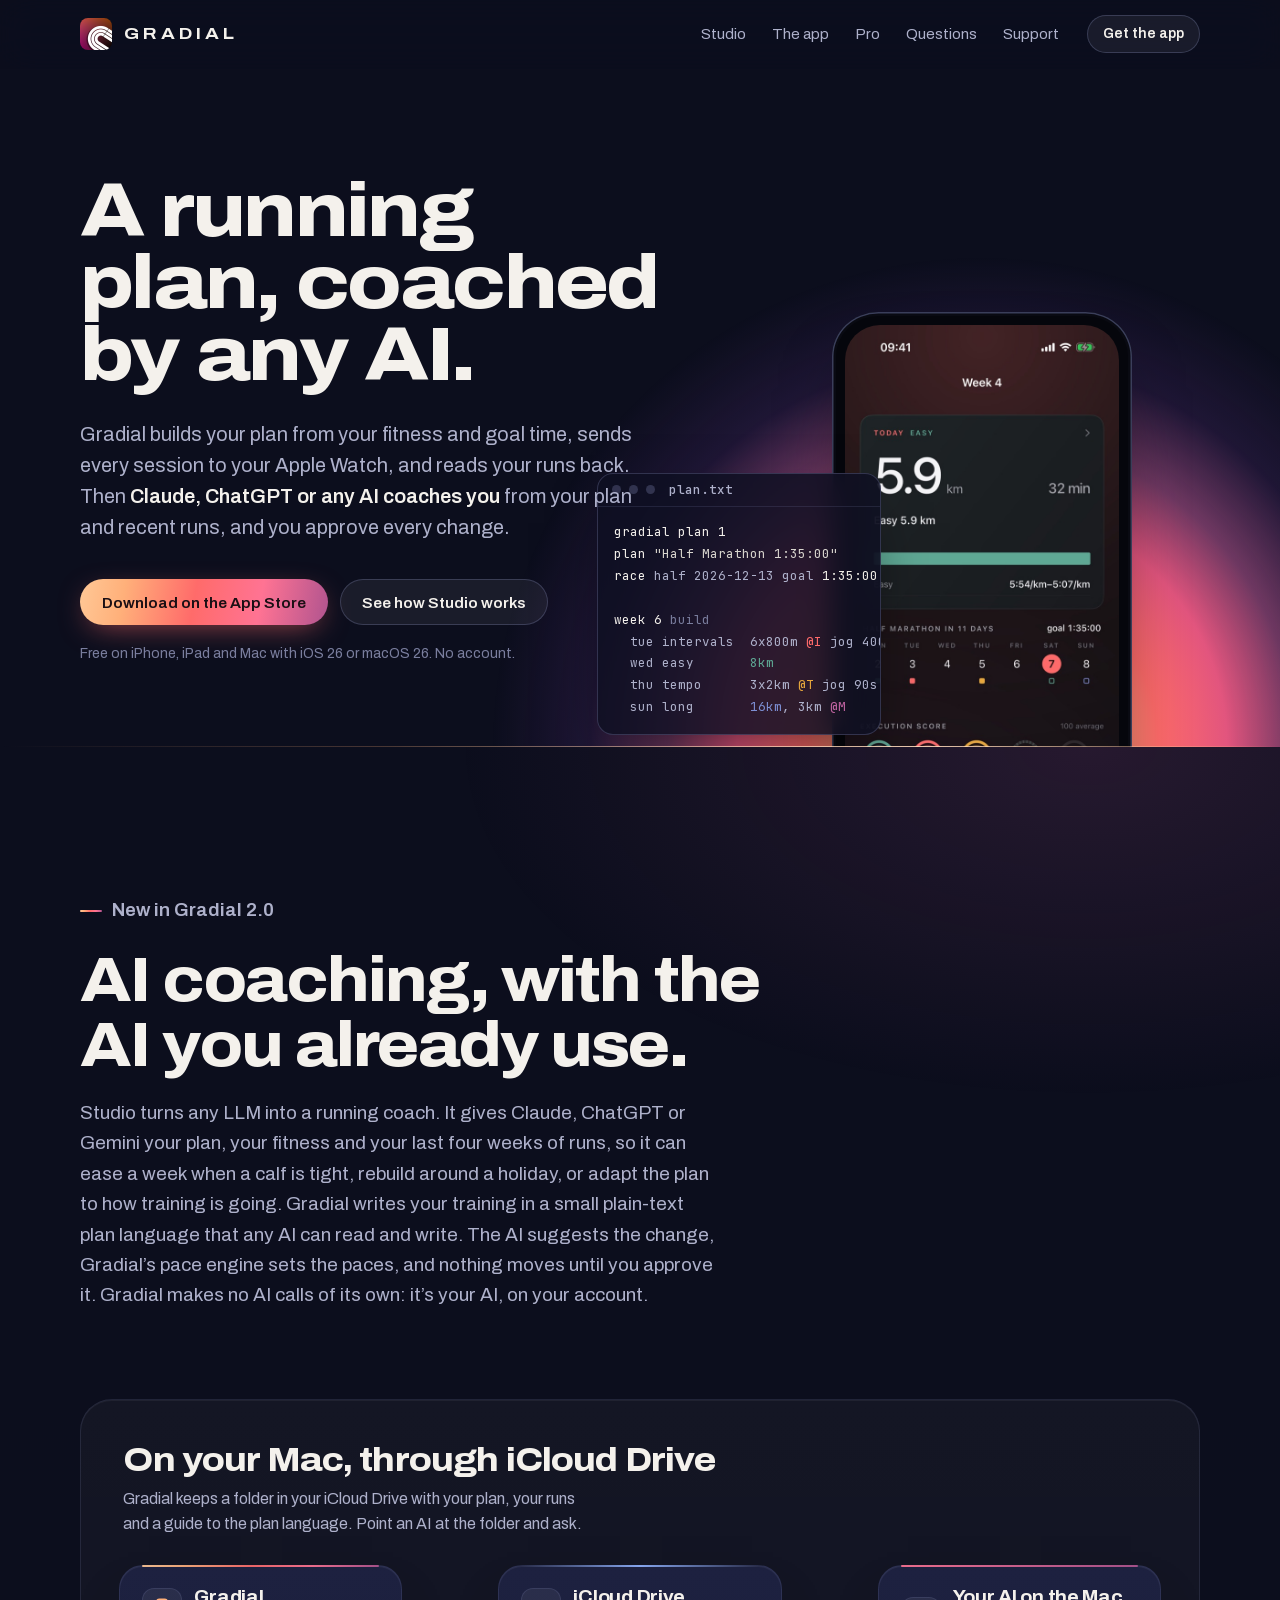
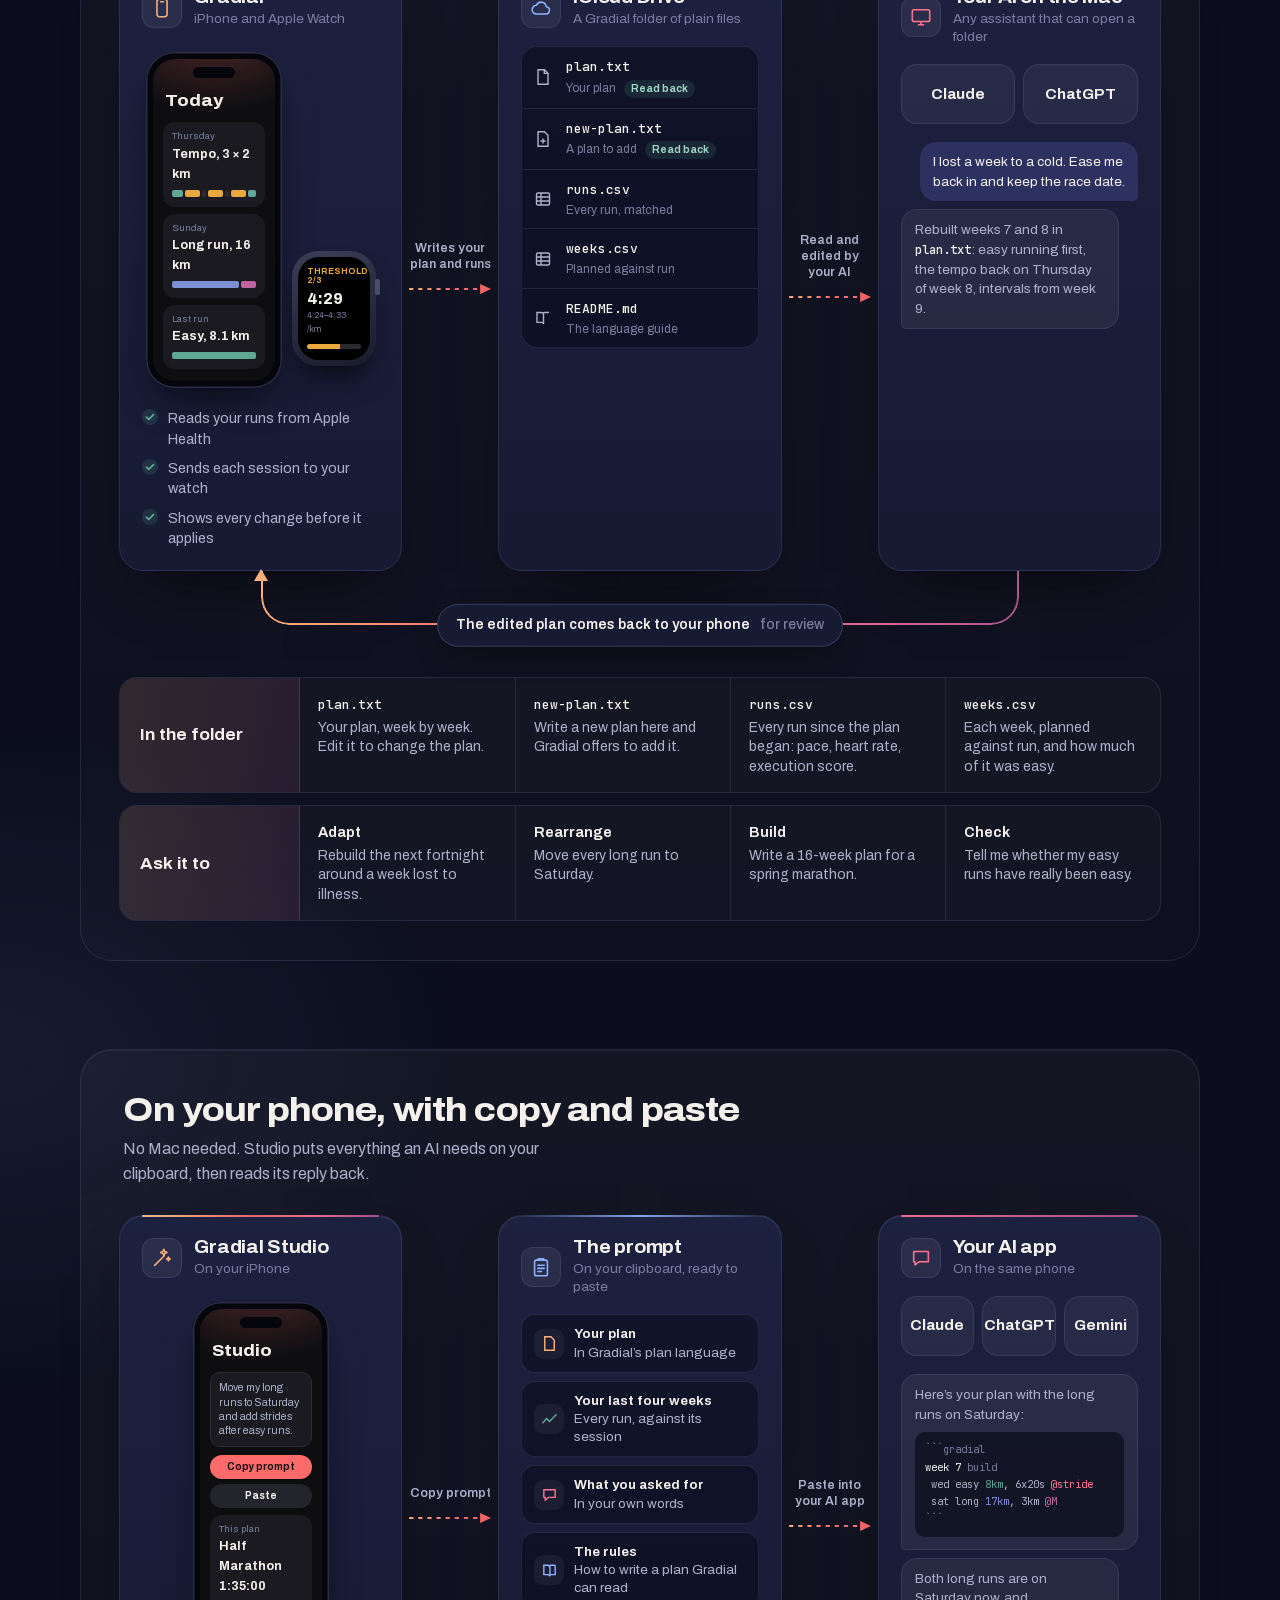
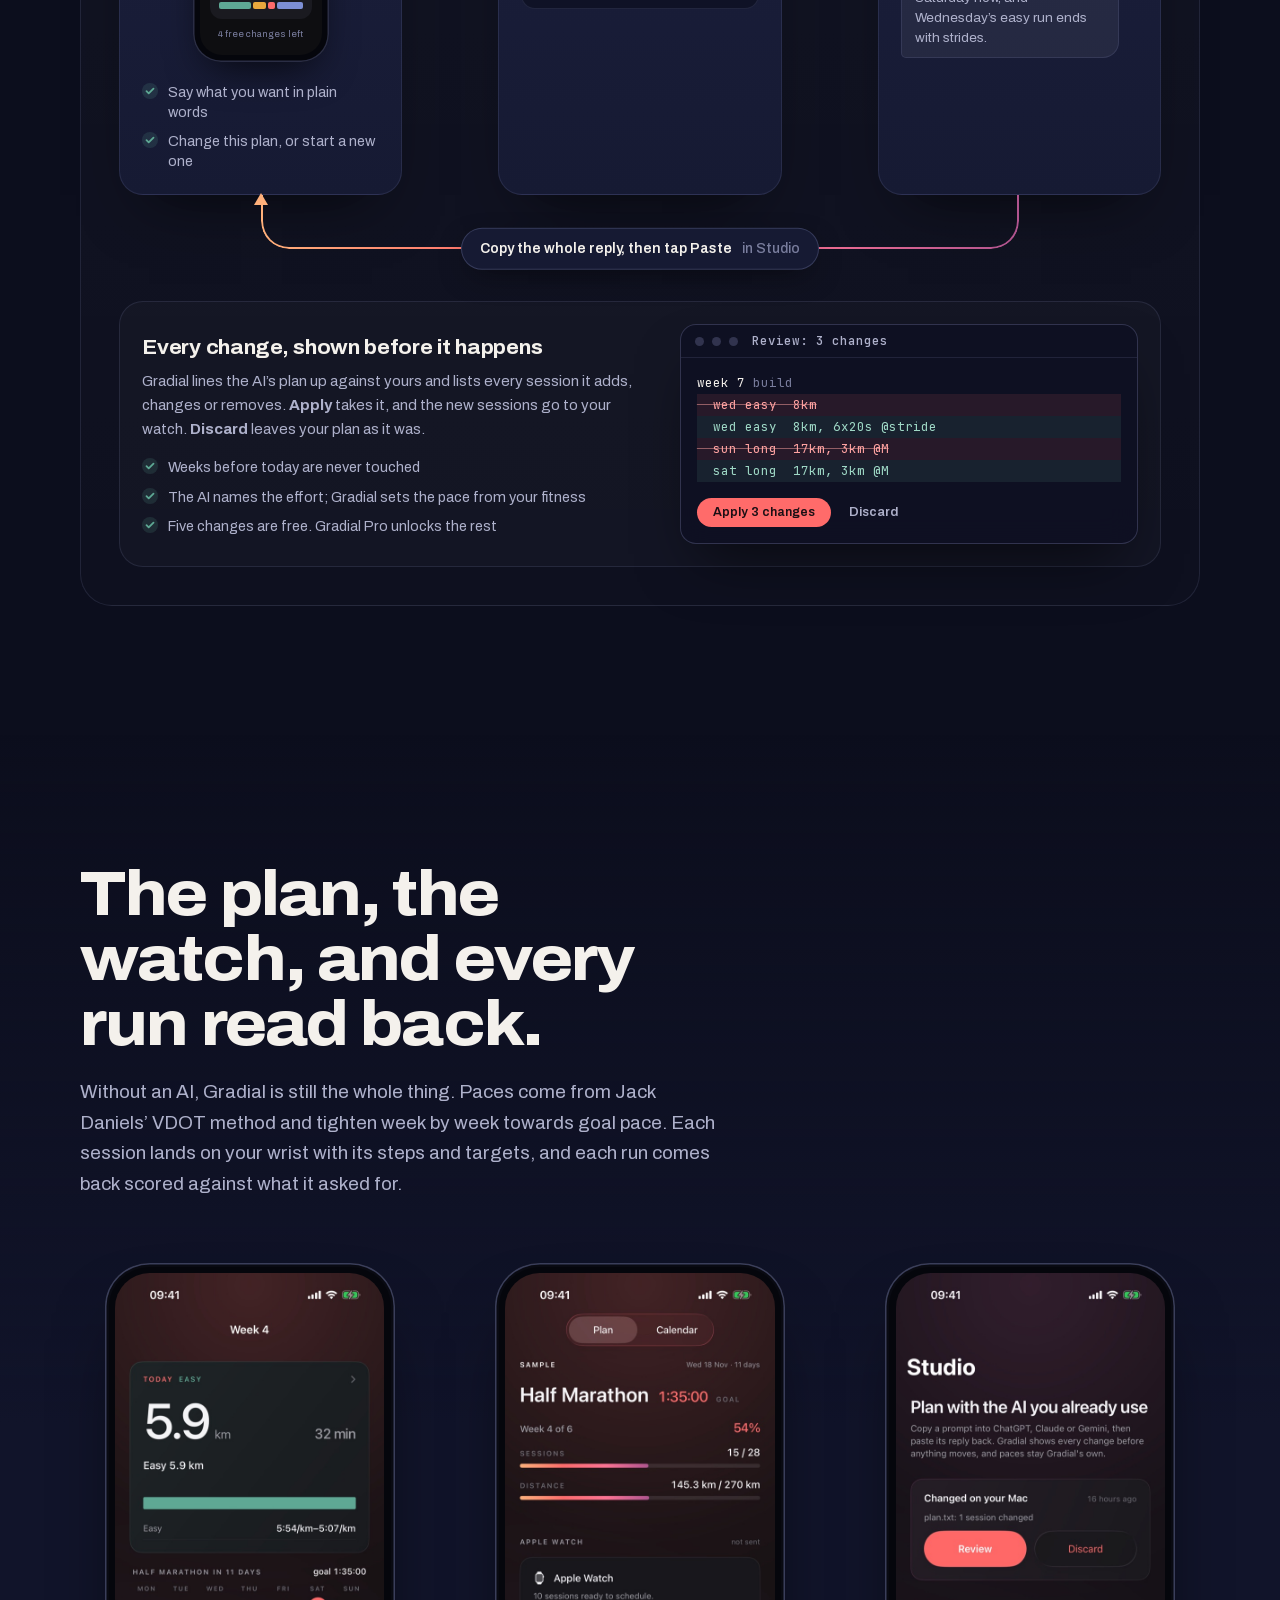
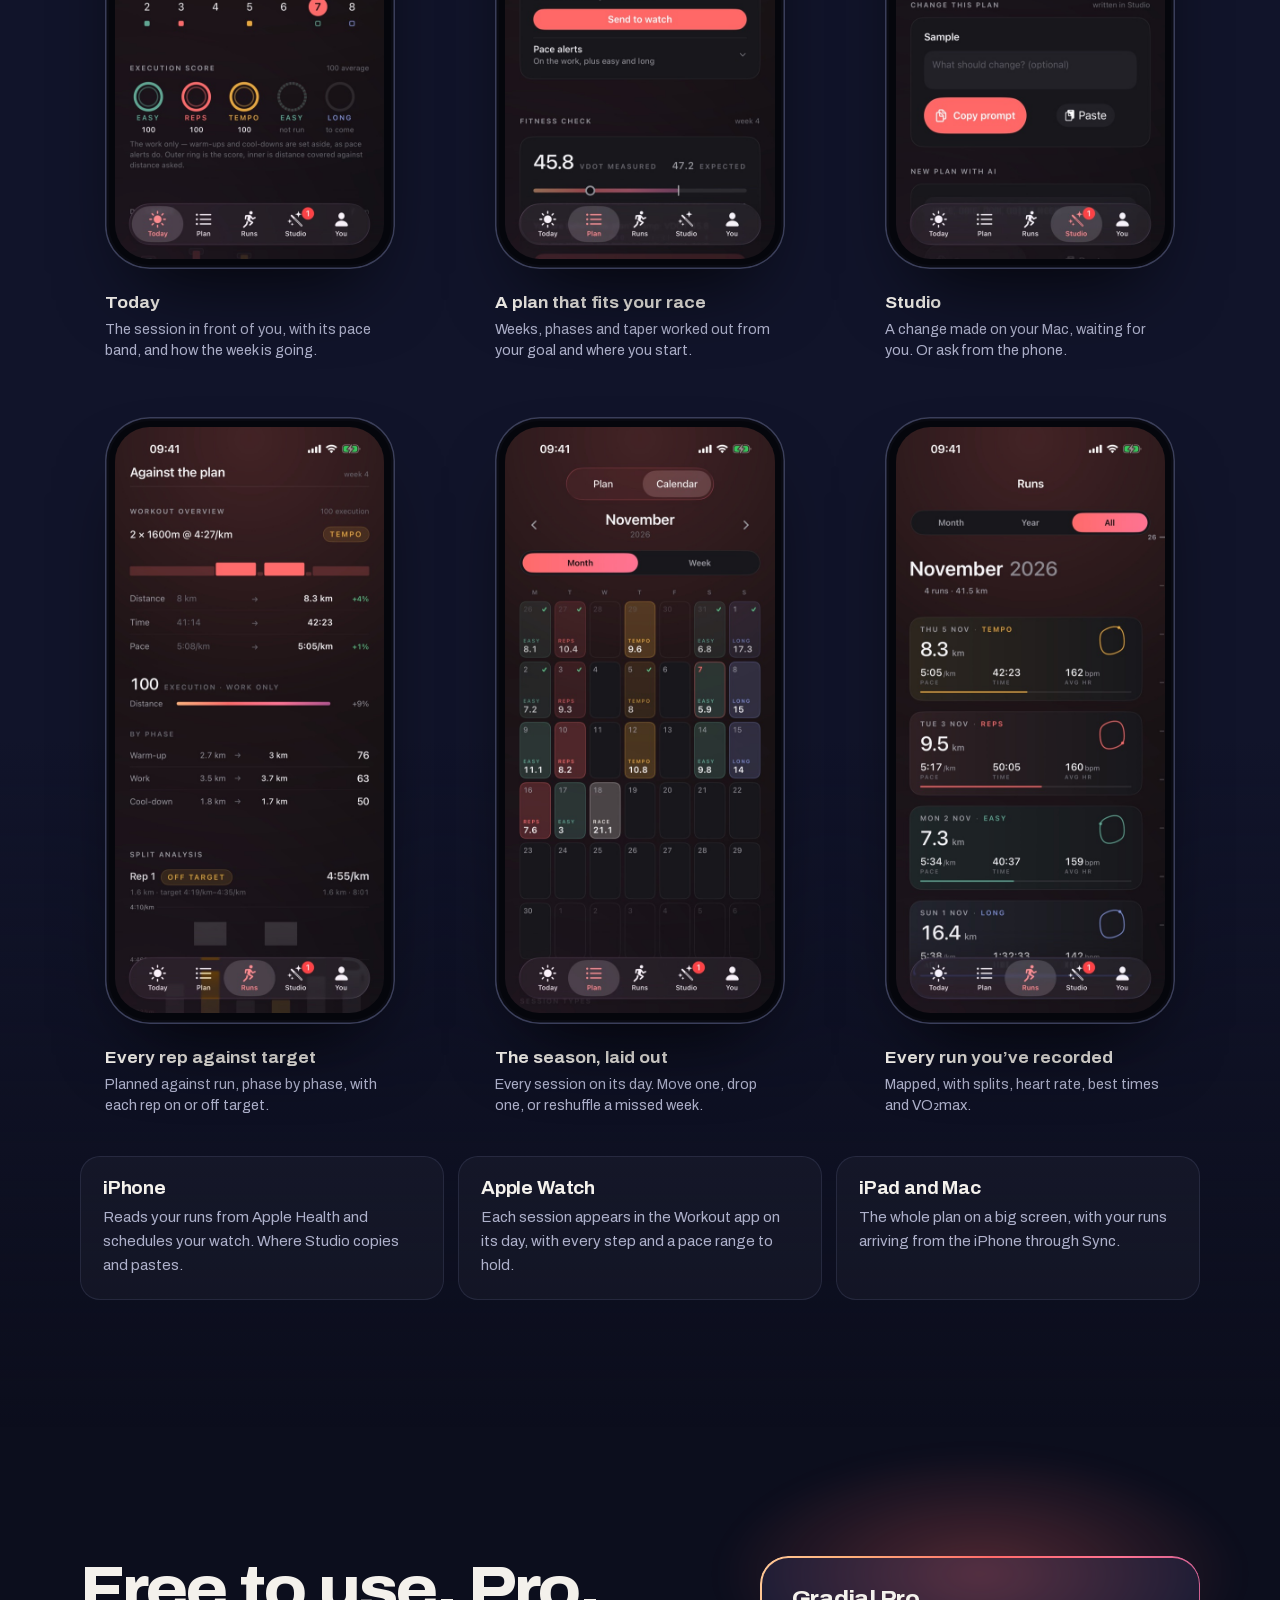
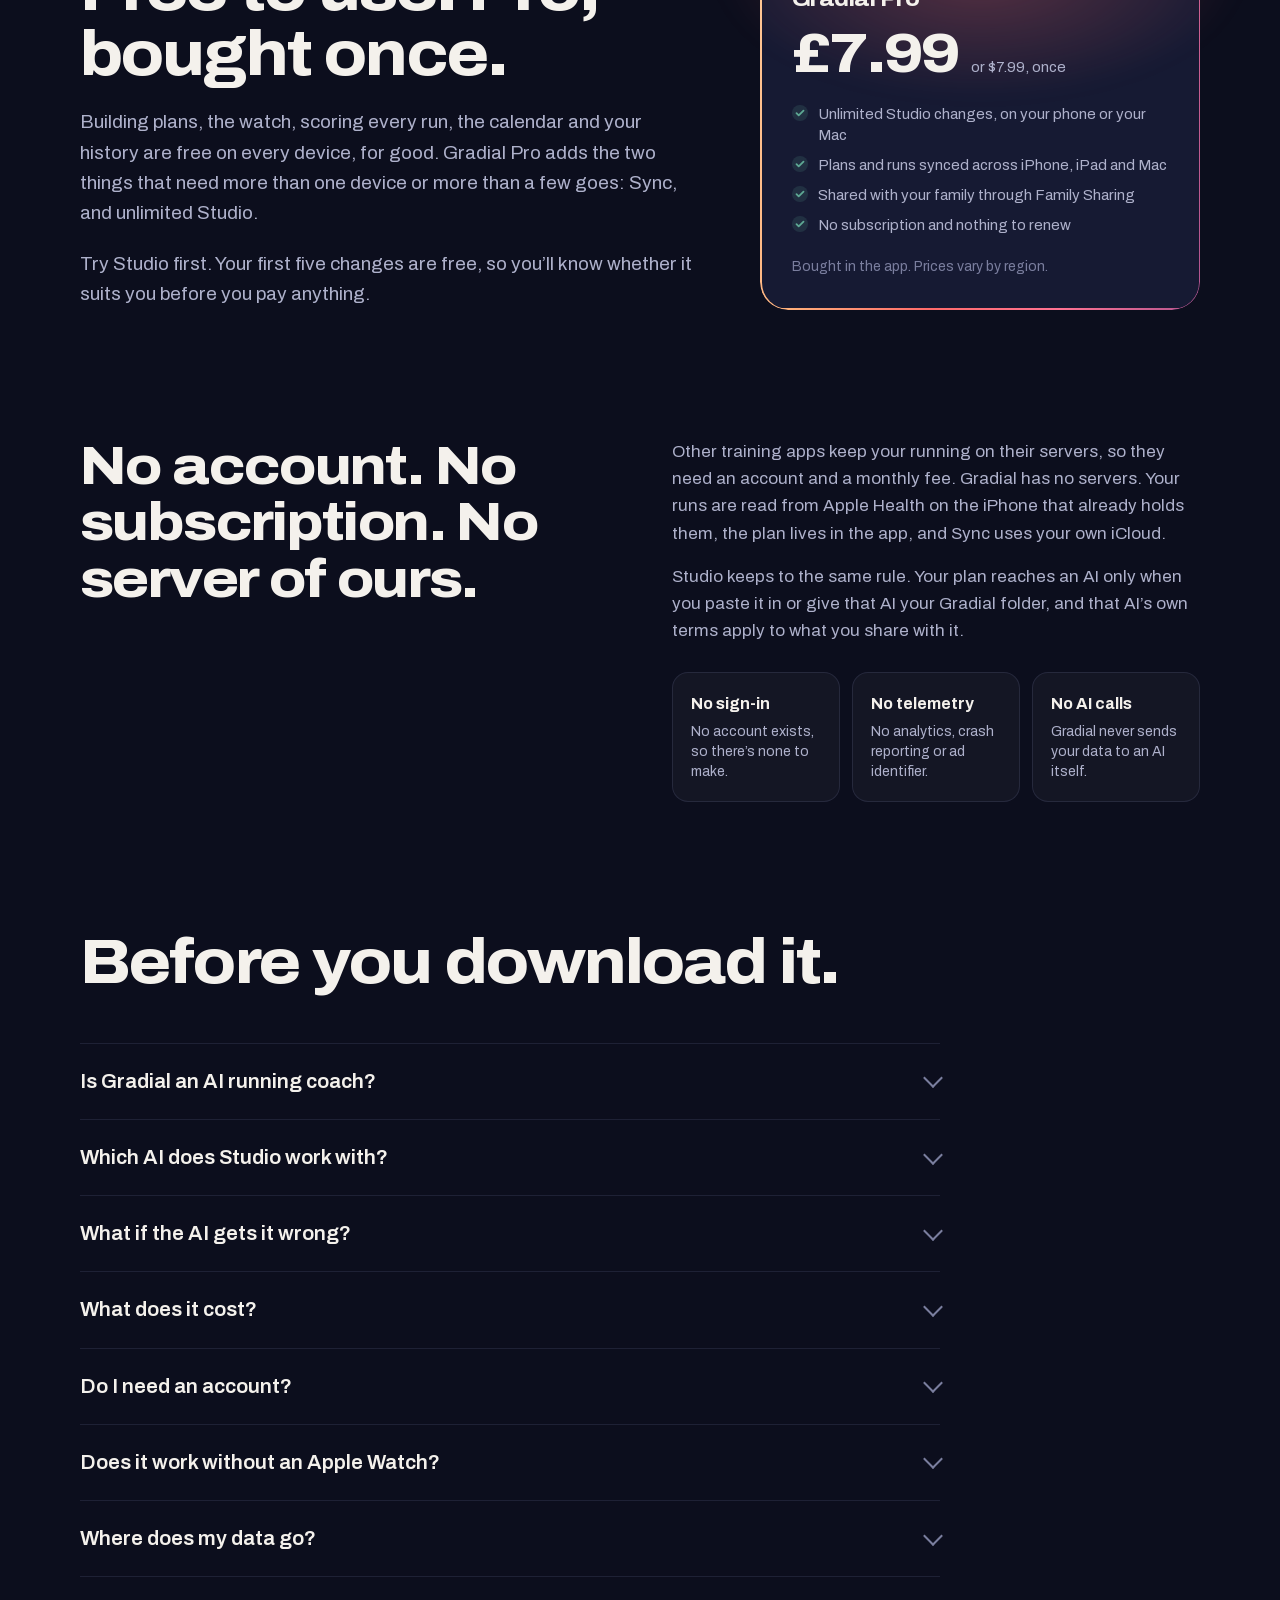
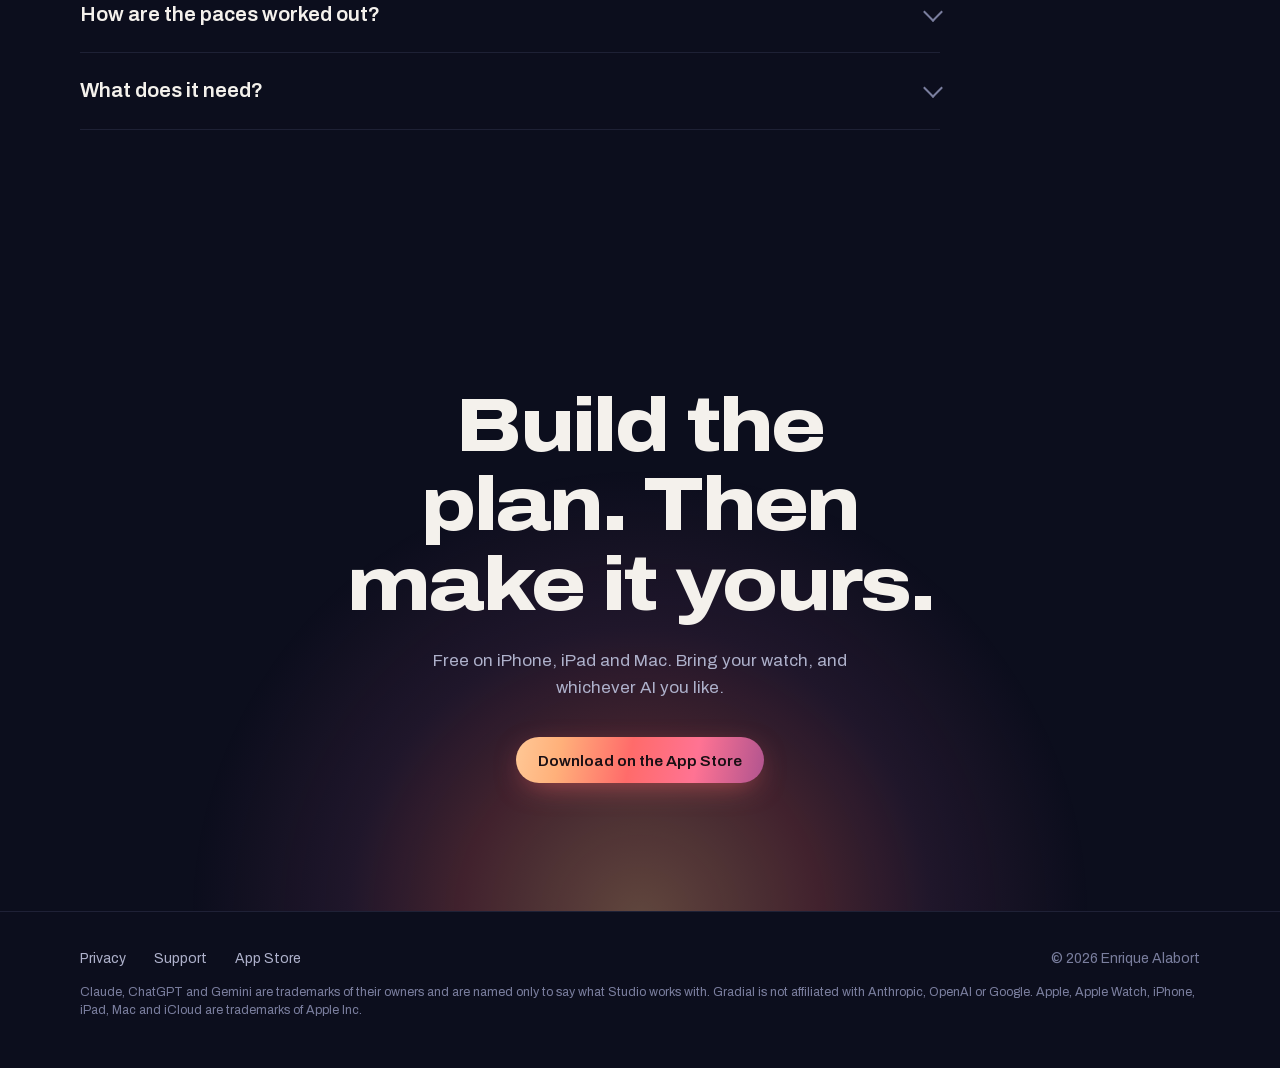
==== commit 168a7530: "Say what Studio is: AI coaching from the AI you already use The hero, the Studio section, the page t" ====
--- a/index.html
+++ b/index.html
@@ -3,15 +3,15 @@
 <head>
 <meta charset="utf-8">
 <meta name="viewport" content="width=device-width,initial-scale=1">
-<title>Gradial: a running plan you can rewrite with any AI</title>
-<meta name="description" content="Gradial builds a running plan from your fitness and goal time, sends each session to your Apple Watch, and reads your runs back. Studio lets Claude, ChatGPT or any AI change it, and you approve every difference. No account, no subscription, no server of ours.">
+<title>Gradial: a running plan, coached by the AI you already use</title>
+<meta name="description" content="Gradial builds a running plan from your fitness and goal time, sends each session to your Apple Watch, and reads your runs back. Studio brings AI coaching from the LLM you already use: Claude, ChatGPT or Gemini adapt the plan to your recent runs, and you approve every change. No account, no subscription, no server of ours.">
 <link rel="icon" href="assets/favicon-32.png" sizes="32x32">
 <link rel="apple-touch-icon" href="assets/apple-touch-icon.png">
 <link rel="preload" href="assets/fonts/archivo.woff2" as="font" type="font/woff2" crossorigin>
 <link rel="stylesheet" href="assets/site.css">
 <meta property="og:type" content="website">
-<meta property="og:title" content="Gradial: a running plan you can rewrite with any AI">
-<meta property="og:description" content="A plan built from your fitness, run on your Apple Watch, and changed with the AI you already use. No account, no subscription, no server of ours.">
+<meta property="og:title" content="Gradial: a running plan, coached by the AI you already use">
+<meta property="og:description" content="A plan built from your fitness, run on your Apple Watch, and coached by the AI you already use. No account, no subscription, no server of ours.">
 <meta property="og:image" content="https://gradial.enalmar.uk/assets/og.png">
 <meta name="twitter:card" content="summary_large_image">
 <meta name="color-scheme" content="dark">
@@ -51,11 +51,10 @@
 <div class="hero">
   <div class="wrap hero-grid">
     <div class="hero-copy">
-      <h1>A running plan you can rewrite with any AI.</h1>
-      <p class="lede">Gradial builds your plan from your fitness and your goal time, sends every
-        session to your Apple Watch, and reads your runs back from Apple Health. When the
-        weeks don&rsquo;t go to plan, <strong>ask Claude, ChatGPT or any AI to change it</strong>, and
-        approve every difference before it lands.</p>
+      <h1>A running plan, coached by any AI.</h1>
+      <p class="lede">Gradial builds your plan from your fitness and goal time, sends every session
+        to your Apple Watch, and reads your runs back. Then <strong>Claude, ChatGPT or any AI
+        coaches you</strong> from your plan and recent runs, and you approve every change.</p>
       <div class="cta">
         <a class="btn btn-sun" href="https://apps.apple.com/app/id6799416229">Download on the App Store</a>
         <a class="btn btn-ghost" href="#studio">See how Studio works</a>
@@ -87,9 +86,11 @@
   <div class="wrap">
     <div class="sec-head">
       <p class="kicker">New in Gradial 2.0</p>
-      <h2 id="studio-h">Plan with the AI you already use.</h2>
-      <p>Gradial writes your training in a small plain-text plan language that any AI can read
-        and write. The AI suggests the change, Gradial&rsquo;s pace engine sets the paces, and nothing
+      <h2 id="studio-h">AI coaching, with the AI you already use.</h2>
+      <p>Studio turns any LLM into a running coach. It gives Claude, ChatGPT or Gemini your plan,
+        your fitness and your last four weeks of runs, so it can ease a week when a calf is tight,
+        rebuild around a holiday, or adapt the plan to how training is going. Gradial writes your
+        training in a small plain-text plan language that any AI can read and write. The AI suggests the change, Gradial&rsquo;s pace engine sets the paces, and nothing
         moves until you approve it. Gradial makes no AI calls of its own: it&rsquo;s your AI, on your
         account.</p>
     </div>
@@ -410,6 +411,13 @@
   <div class="wrap">
     <div class="sec-head"><h2 id="faq-h">Before you download it.</h2></div>
     <div class="faq">
+      <details><summary>Is Gradial an AI running coach?</summary>
+        <p>It makes one out of the AI you already use. Studio gives an LLM such as Claude, ChatGPT
+          or Gemini your plan, your fitness and your last four weeks of runs, and asks it to adapt
+          the plan to how training is going, or to whatever you tell it. Gradial checks the reply,
+          sets the paces with its own engine, and shows every change before it applies. It makes no
+          AI calls itself, so there is no AI subscription to pay for here.</p></details>
+
       <details><summary>Which AI does Studio work with?</summary>
         <p>Any that can read a long message and reply with text: Claude, ChatGPT, Gemini and
           others. On the phone you paste the prompt into its app. On the Mac, use an assistant that
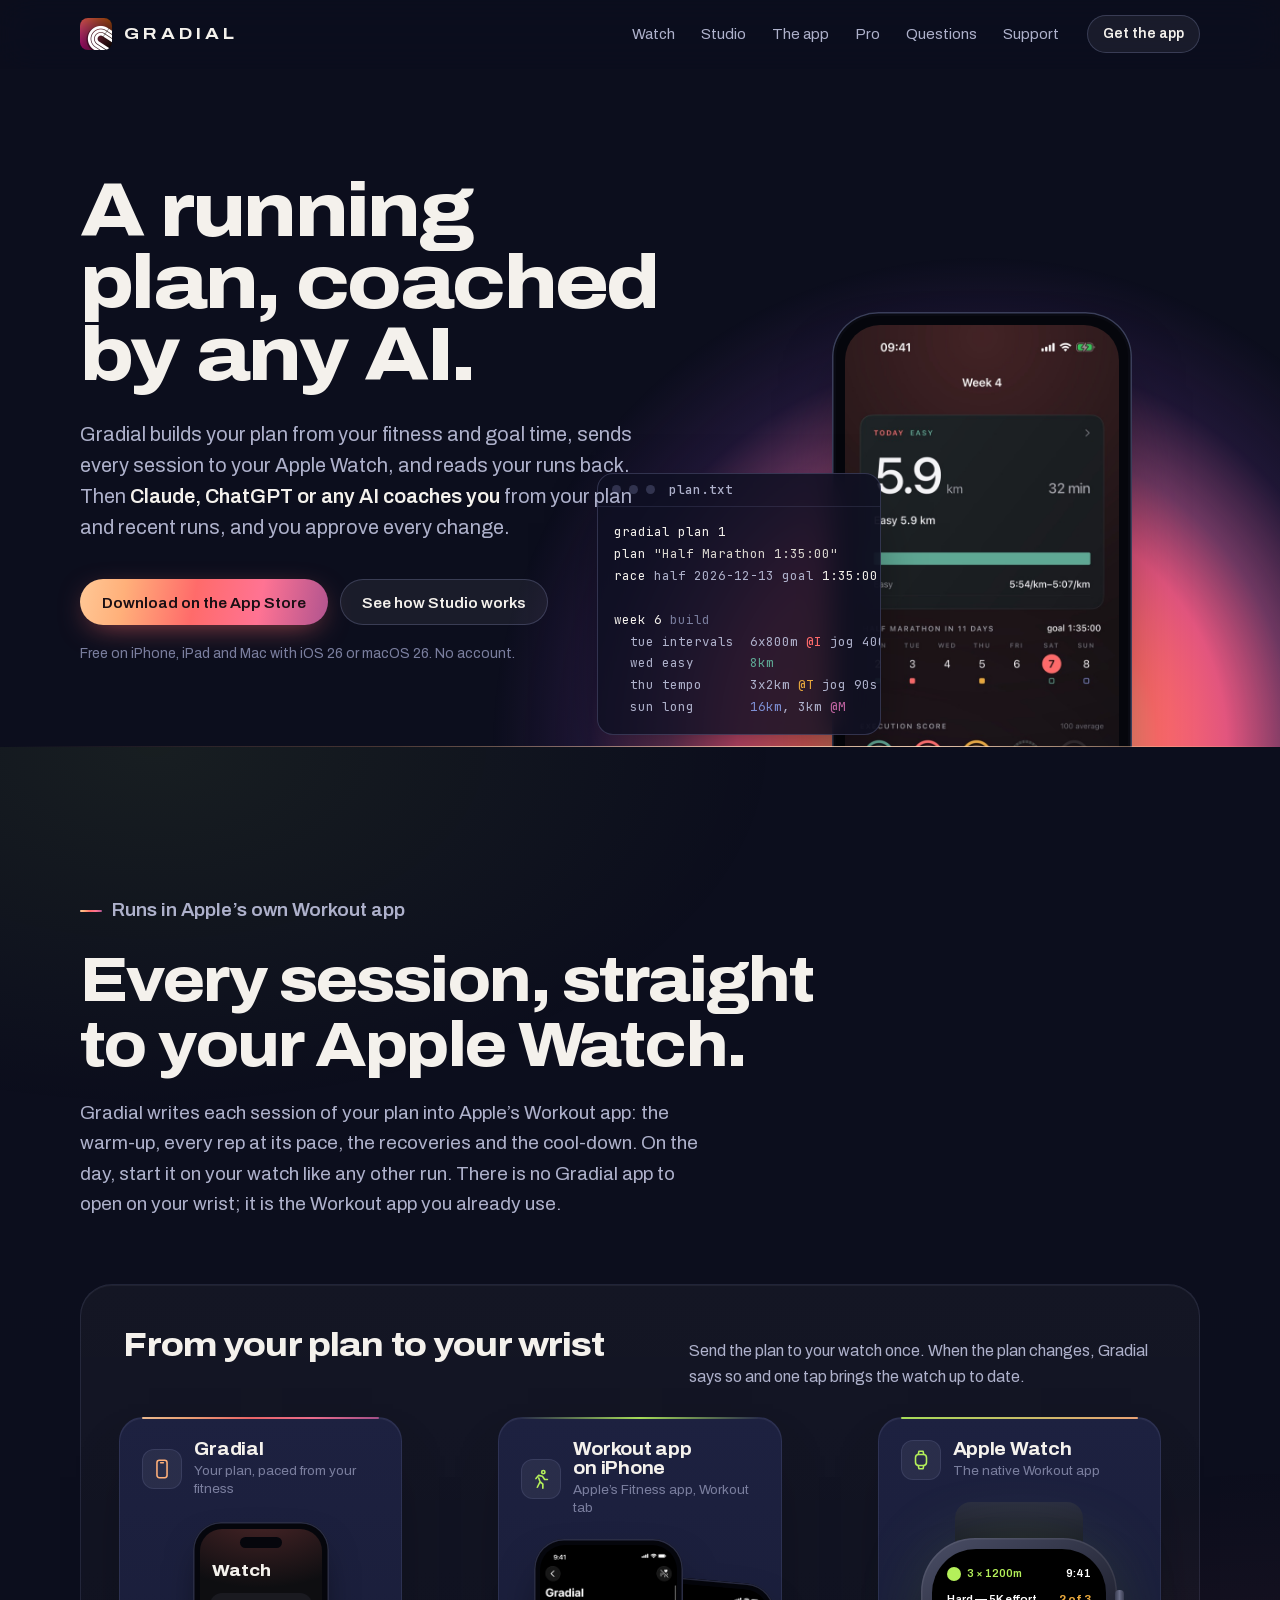
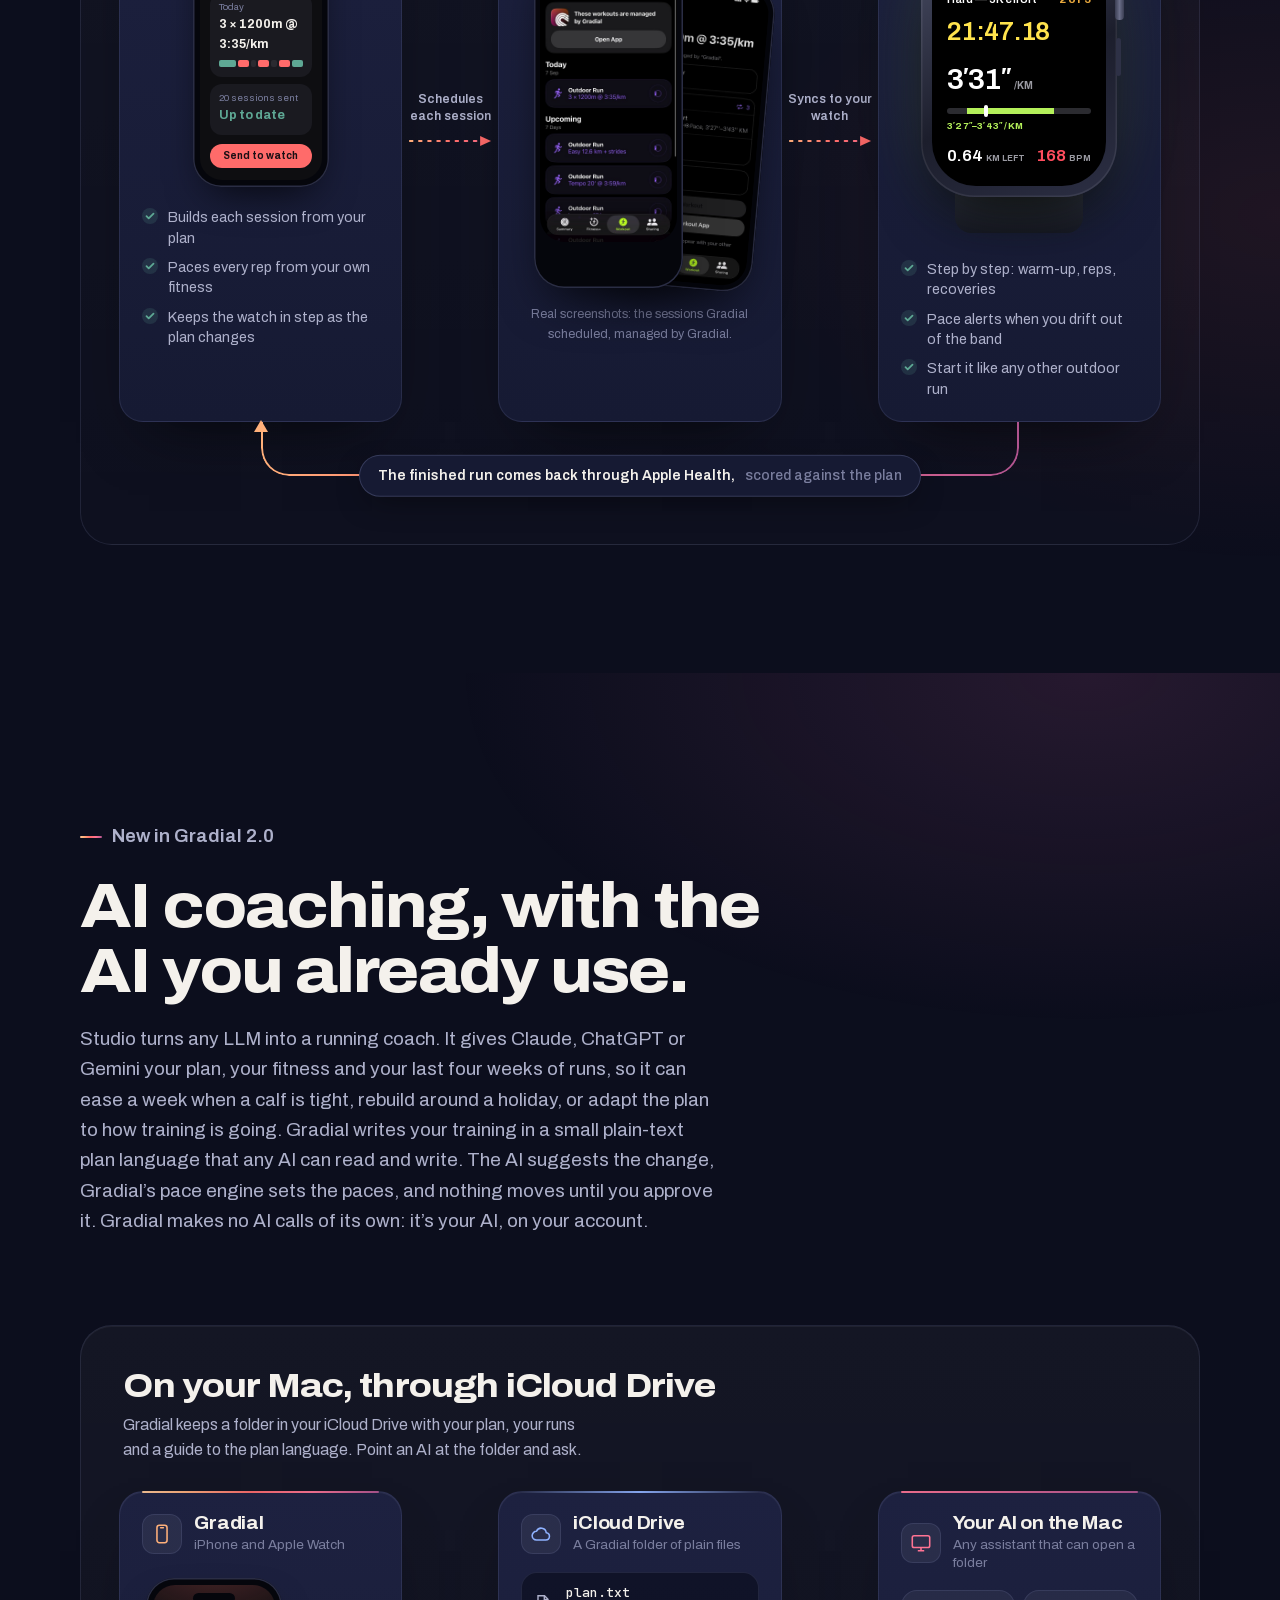
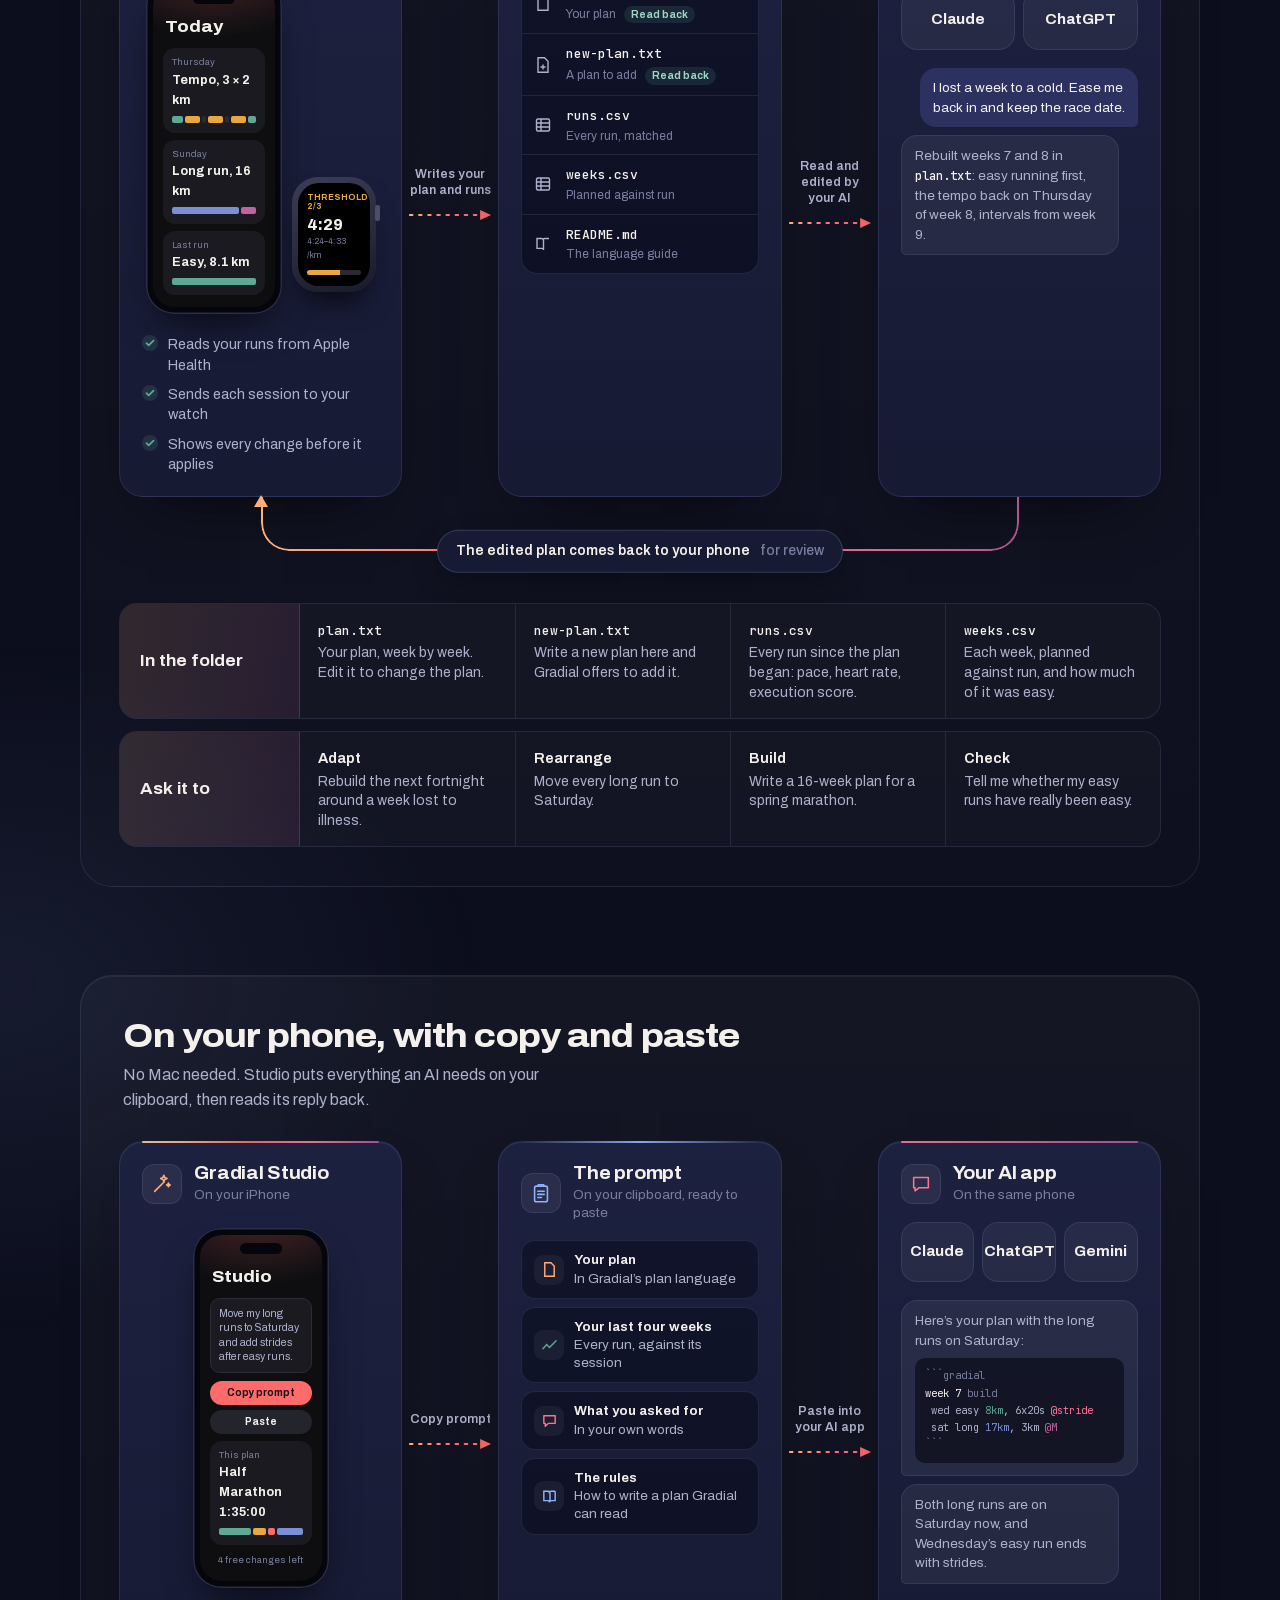
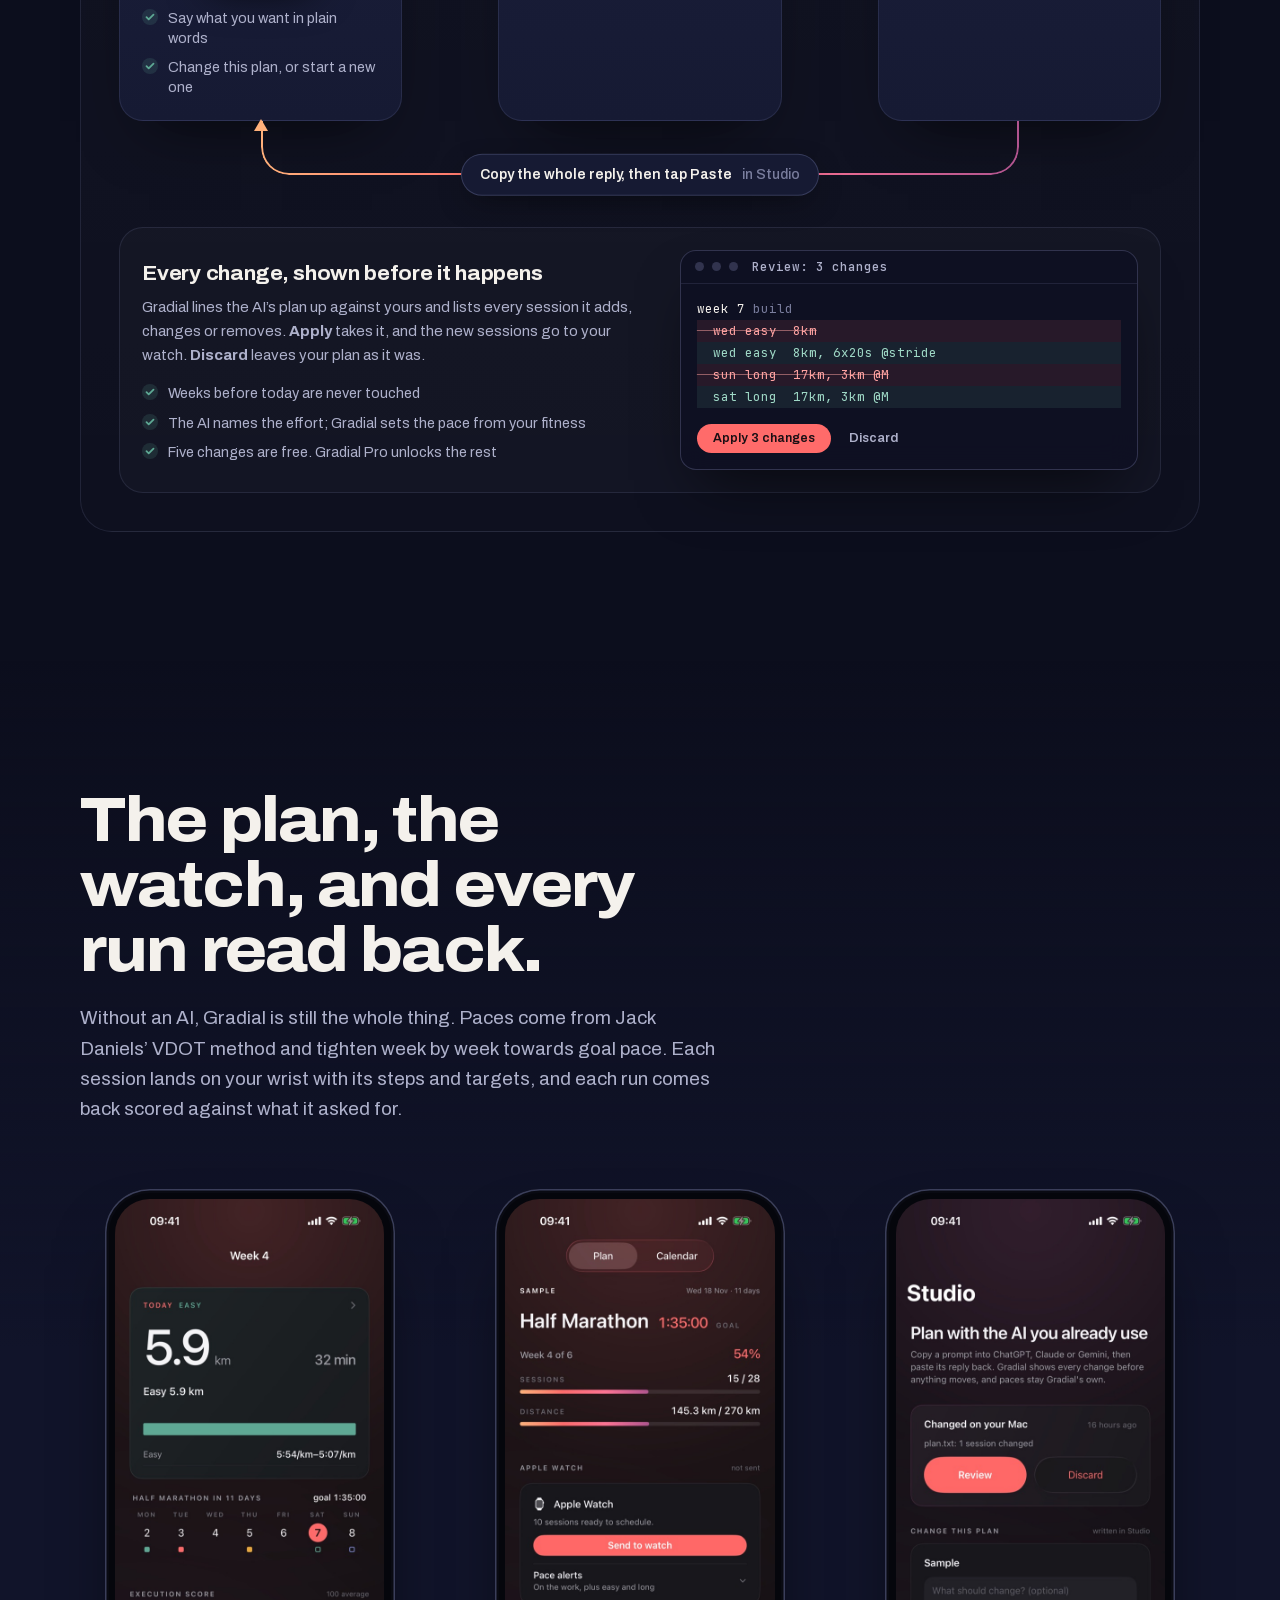
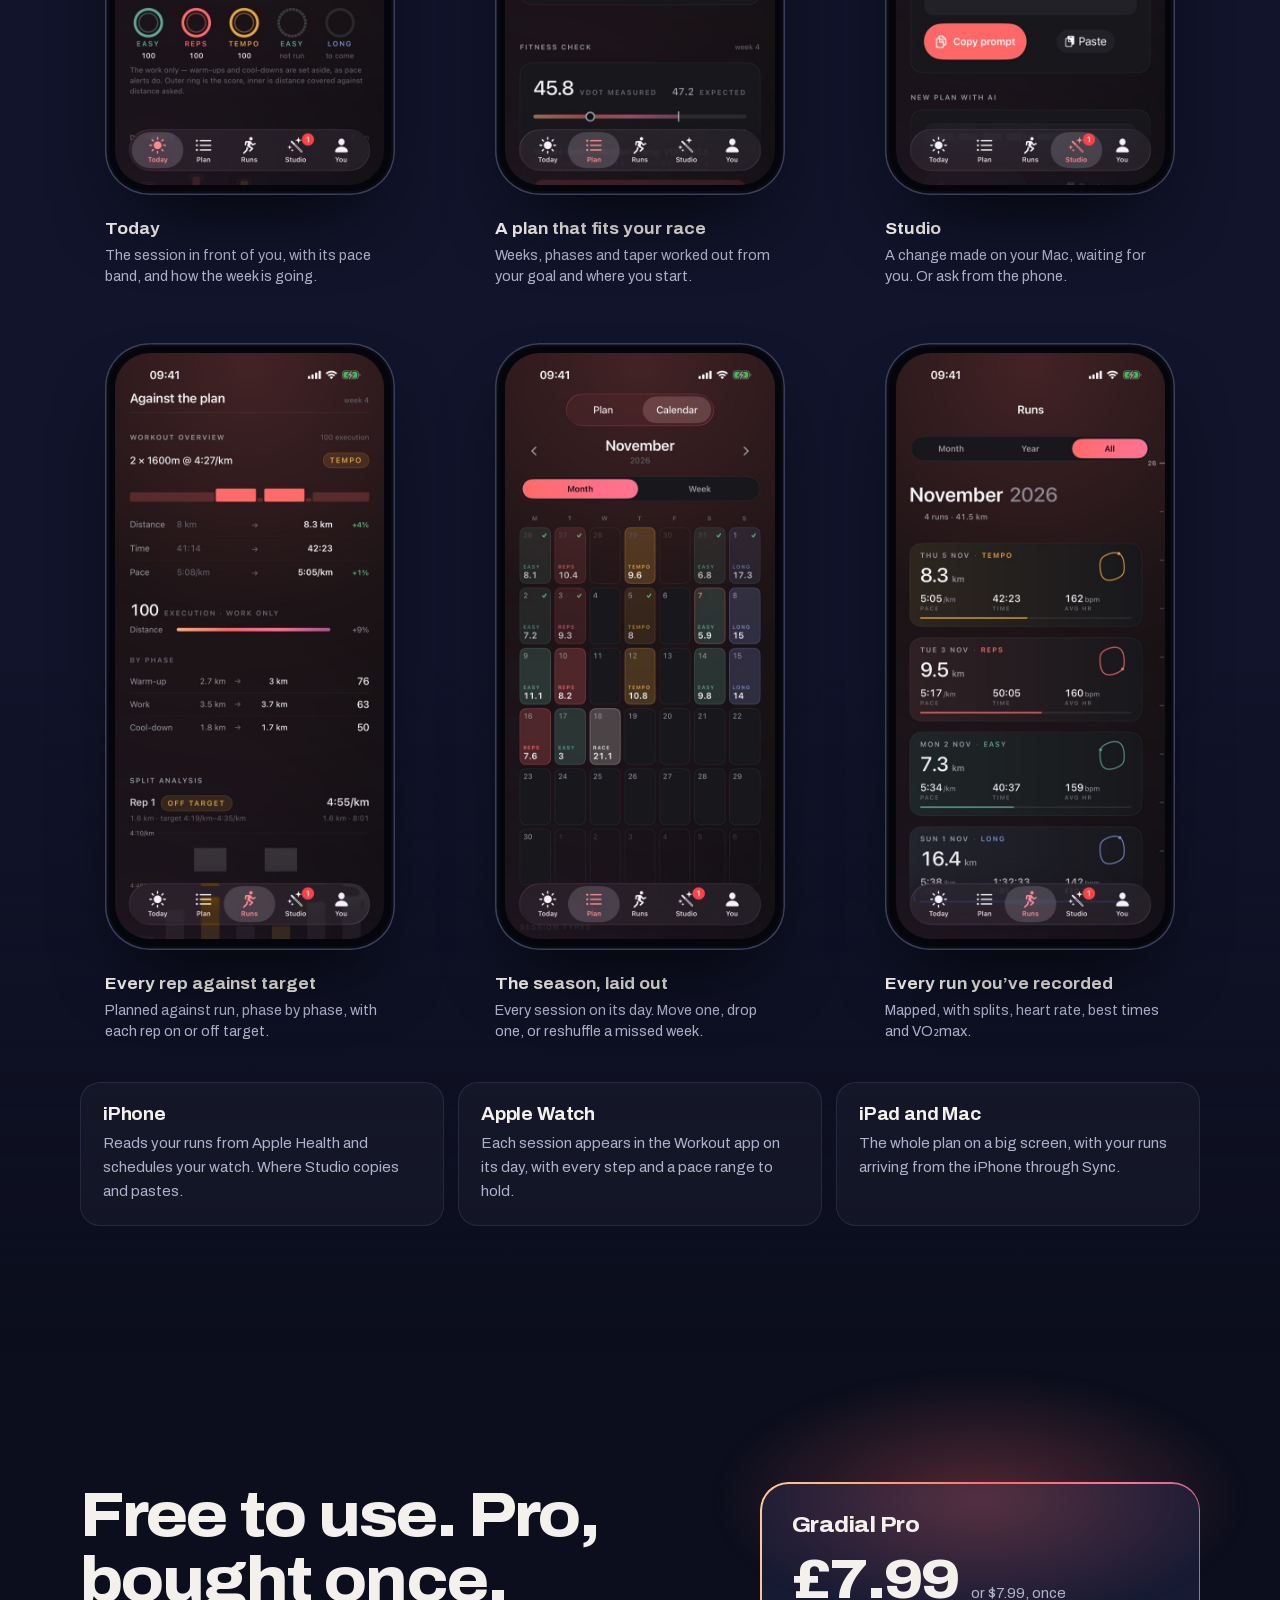
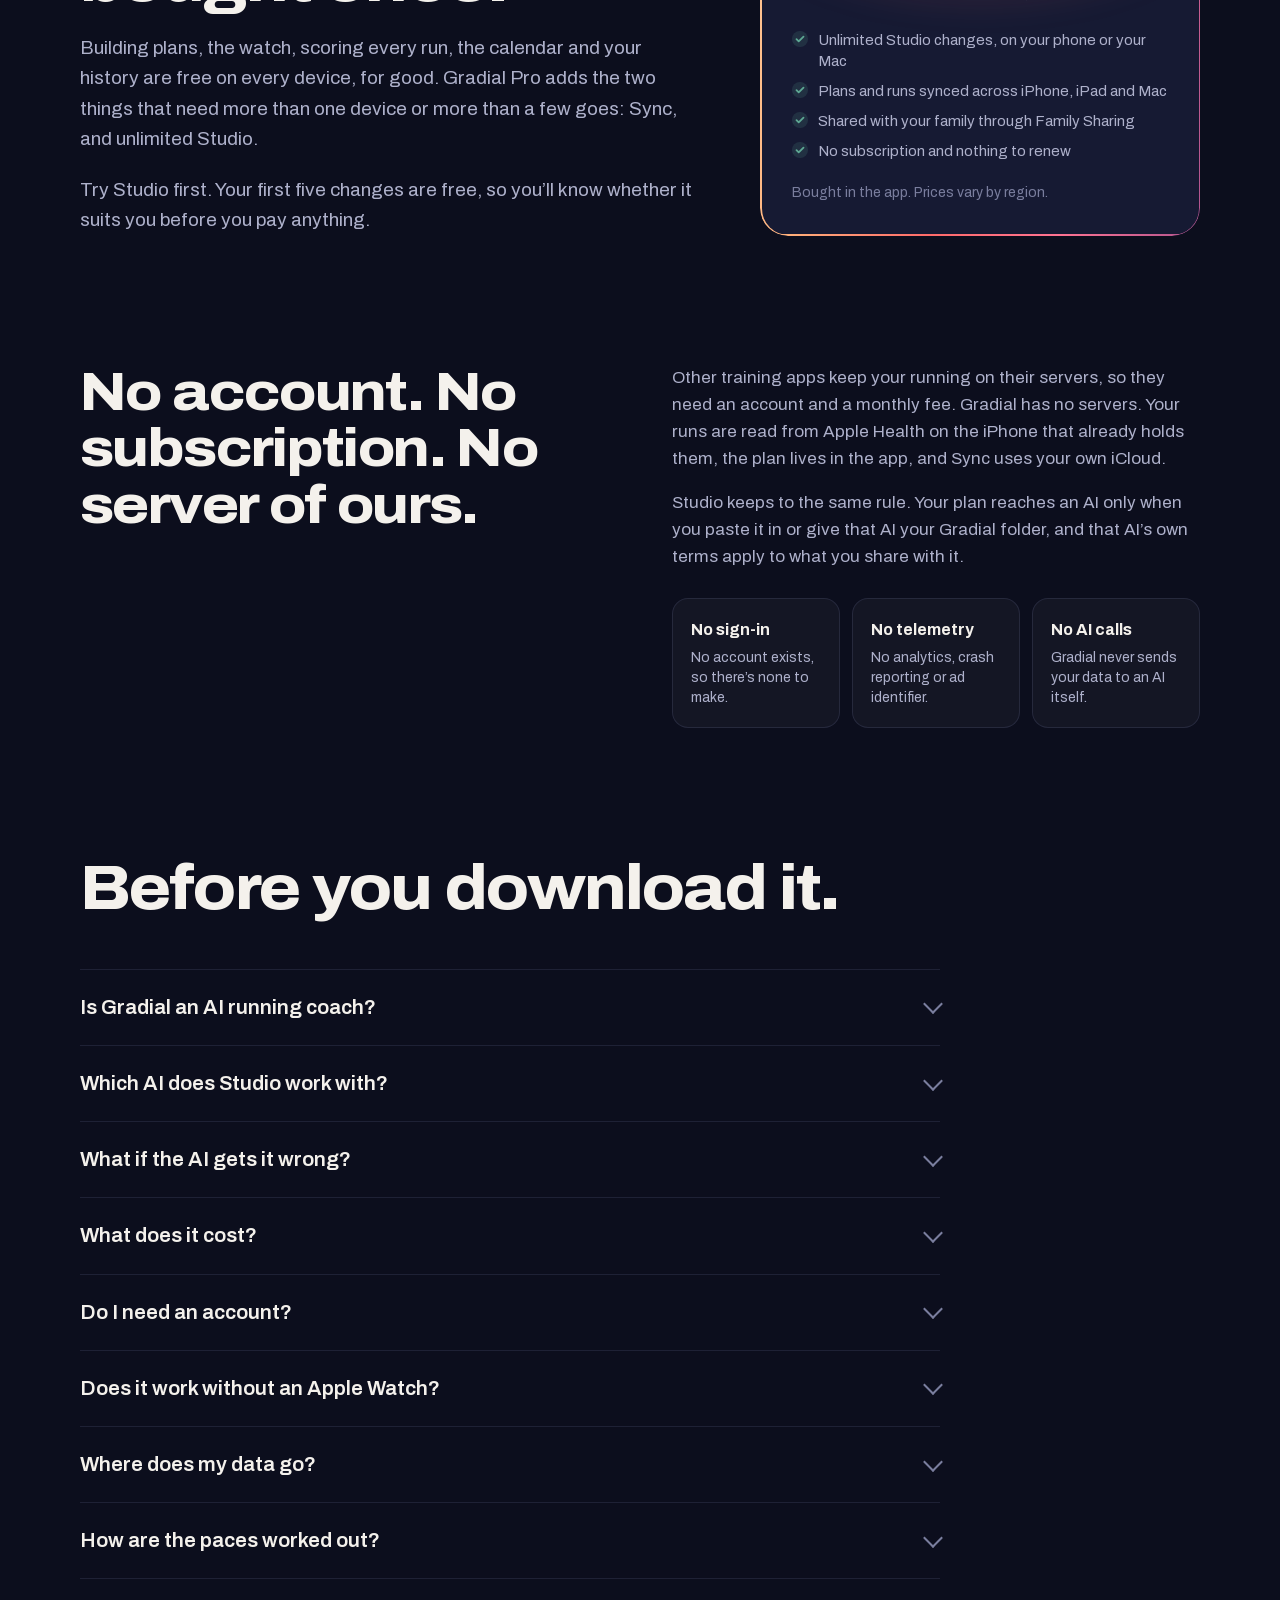
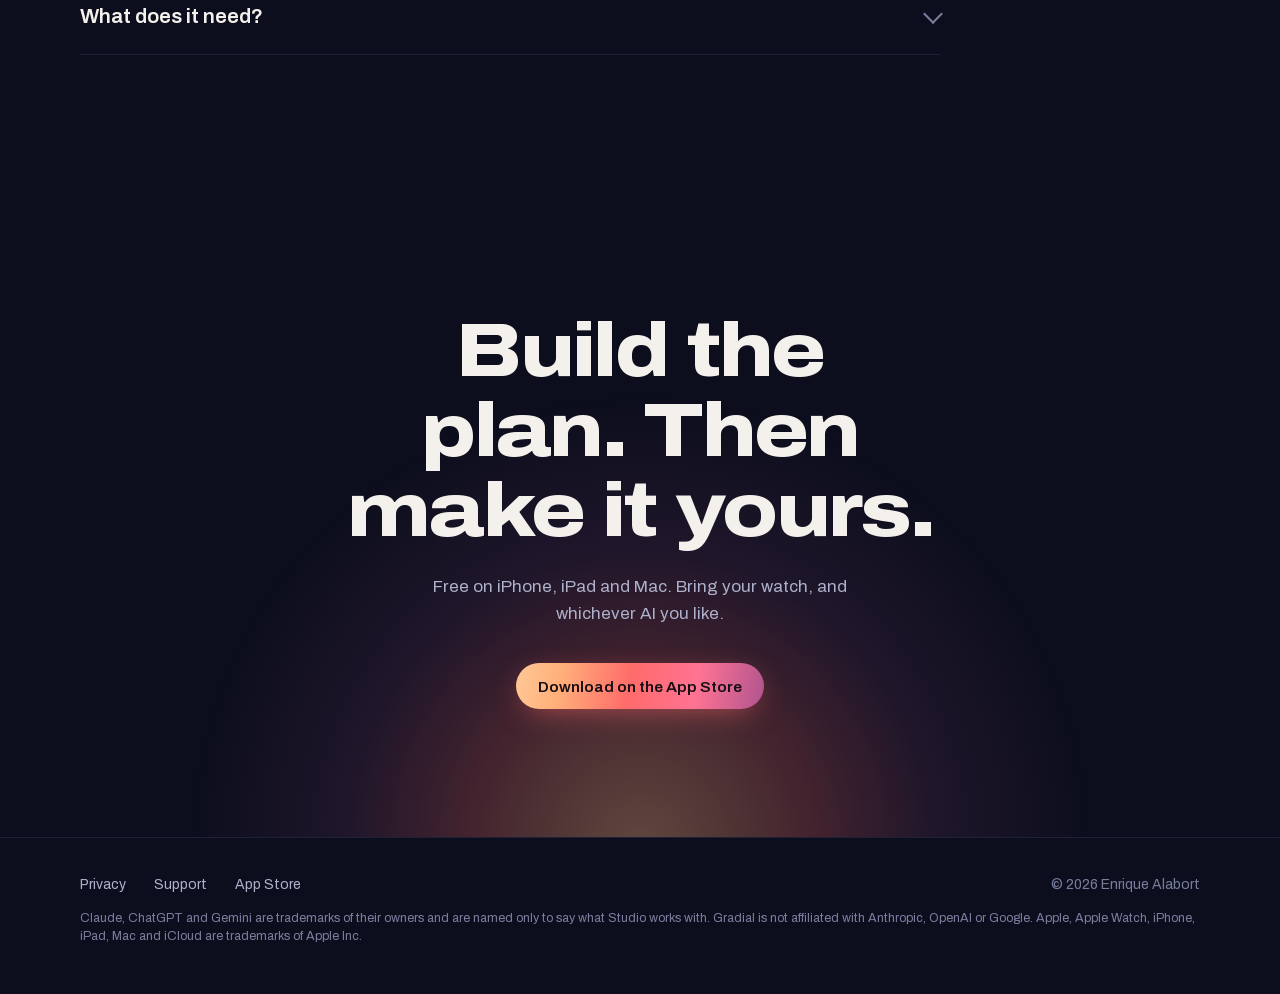
==== commit 06bf2946: "Show the watch: sessions run in Apple's own Workout app A new section between the hero and Studio, i" ====
--- a/index.html
+++ b/index.html
@@ -35,6 +35,7 @@
       <span>GRADIAL</span>
     </a>
     <nav aria-label="Sections">
+      <a href="#watch">Watch</a>
       <a href="#studio">Studio</a>
       <a href="#app">The app</a>
       <a href="#pro">Pro</a>
@@ -80,6 +81,108 @@
     </div>
   </div>
 </div>
+
+<!-- ============ To the watch ============ -->
+<section class="towatch" id="watch" aria-labelledby="watch-h">
+  <div class="wrap">
+    <div class="sec-head">
+      <p class="kicker">Runs in Apple&rsquo;s own Workout app</p>
+      <h2 id="watch-h">Every session, straight to your Apple&nbsp;Watch.</h2>
+      <p>Gradial writes each session of your plan into Apple&rsquo;s Workout app: the warm-up, every
+        rep at its pace, the recoveries and the cool-down. On the day, start it on your watch like
+        any other run. There is no Gradial app to open on your wrist; it is the Workout app you
+        already use.</p>
+    </div>
+
+    <figure class="flow flow--watch" aria-labelledby="flow-watch">
+      <div class="flow-head">
+        <h3 id="flow-watch">From your plan to your wrist</h3>
+        <p>Send the plan to your watch once. When the plan changes, Gradial says so and one tap
+          brings the watch up to date.</p>
+      </div>
+
+      <div class="flow-grid">
+        <!-- left: Gradial -->
+        <div class="node node--app">
+          <div class="node-title">
+            <div class="ico"><svg viewBox="0 0 24 24" fill="none" stroke="#FFB07A" stroke-width="1.7"><rect x="6.5" y="2.5" width="11" height="19" rx="2.6"/><path d="M10.5 5.2h3" stroke-linecap="round"/></svg></div>
+            <div><h4>Gradial</h4><p>Your plan, paced from your fitness</p></div>
+          </div>
+          <div class="devices" aria-hidden="true">
+            <div class="mini-phone"><div class="mini-screen">
+              <h6>Watch</h6>
+              <div class="mini-card"><small>Today</small><strong>3 &times; 1200m @ 3:35/km</strong>
+                <div class="segs"><i style="--c:var(--z-e);flex:3"></i><i style="--c:var(--z-i);flex:2"></i><i style="--c:#2A2A30;flex:1"></i><i style="--c:var(--z-i);flex:2"></i><i style="--c:#2A2A30;flex:1"></i><i style="--c:var(--z-i);flex:2"></i><i style="--c:var(--z-e);flex:2"></i></div></div>
+              <div class="mini-card sent"><small>20 sessions sent</small><strong>Up to date</strong></div>
+              <div class="mini-btn">Send to watch</div>
+            </div></div>
+          </div>
+          <ul class="checks">
+            <li>Builds each session from your plan</li>
+            <li>Paces every rep from your own fitness</li>
+            <li>Keeps the watch in step as the plan changes</li>
+          </ul>
+        </div>
+
+        <div class="link">
+          <span>Schedules each session</span>
+          <svg class="wire h" viewBox="0 0 92 14" aria-hidden="true"><line x1="2" y1="7" x2="80" y2="7"/><path d="M79 1.5 91 7 79 12.5z"/></svg>
+          <svg class="wire v" viewBox="0 0 14 40" aria-hidden="true"><line x1="7" y1="2" x2="7" y2="28"/><path d="M1.5 27 7 39 12.5 27z"/></svg>
+        </div>
+
+        <!-- middle: Apple's Workout app on iPhone (real screenshots) -->
+        <div class="node node--workout">
+          <div class="node-title">
+            <div class="ico"><svg viewBox="0 0 24 24" fill="none" stroke="#B4F05A" stroke-width="1.8" stroke-linecap="round" stroke-linejoin="round"><circle cx="14.5" cy="4.5" r="1.8"/><path d="M8 21l3-6 3 2.5V22M6.5 11.5l3-3.5 4 1 2.5 3.5h3M11 15l-1.5-4"/></svg></div>
+            <div><h4>Workout app on iPhone</h4><p>Apple&rsquo;s Fitness app, Workout tab</p></div>
+          </div>
+          <div class="shots">
+            <figure class="shot-phone"><img src="assets/screens/workout-schedule.jpg" width="600" height="1304" alt="Apple's Workout app on iPhone listing Gradial's sessions: today 3 by 1200 metres at 3:35 per kilometre, then an easy run with strides, a tempo and a long run." loading="lazy"></figure>
+            <figure class="shot-phone back"><img src="assets/screens/workout-session.jpg" width="600" height="1304" alt="One Gradial session in the Workout app: warm up easy 15 minutes, then 3 repeats of 1200 metres hard at 3:27 to 3:43 per kilometre with a recovery jog, then cool down easy 10 minutes." loading="lazy"></figure>
+          </div>
+          <p class="node-note">Real screenshots: the sessions Gradial scheduled, managed by Gradial.</p>
+        </div>
+
+        <div class="link">
+          <span>Syncs to your watch</span>
+          <svg class="wire h" viewBox="0 0 92 14" aria-hidden="true"><line x1="2" y1="7" x2="80" y2="7"/><path d="M79 1.5 91 7 79 12.5z"/></svg>
+          <svg class="wire v" viewBox="0 0 14 40" aria-hidden="true"><line x1="7" y1="2" x2="7" y2="28"/><path d="M1.5 27 7 39 12.5 27z"/></svg>
+        </div>
+
+        <!-- right: Apple Watch, native Workout app -->
+        <div class="node node--watch">
+          <div class="node-title">
+            <div class="ico"><svg viewBox="0 0 24 24" fill="none" stroke="#B4F05A" stroke-width="1.7" stroke-linejoin="round"><rect x="6" y="6" width="12" height="12" rx="3.5"/><path d="M9 6l.7-3.5h4.6L15 6M9 18l.7 3.5h4.6L15 18"/></svg></div>
+            <div><h4>Apple Watch</h4><p>The native Workout app</p></div>
+          </div>
+          <div class="bigwatch" role="img" aria-label="Illustration: Apple Watch running the session in the Workout app, rep 2 of 3, current pace 3:31 per kilometre against a target of 3:27 to 3:43.">
+            <div class="bw-case"><div class="bw-screen">
+              <div class="bw-top"><span class="bw-run"></span><span>3 &times; 1200m</span><time>9:41</time></div>
+              <div class="bw-step">Hard &mdash; 5K effort <b>2 of 3</b></div>
+              <div class="bw-time">21:47.18</div>
+              <div class="bw-pace"><strong>3&prime;31&Prime;</strong><small>/KM</small></div>
+              <div class="bw-band"><i style="--at:27%"></i></div>
+              <div class="bw-target">3&prime;27&Prime;&ndash;3&prime;43&Prime; /KM</div>
+              <div class="bw-row"><span><strong>0.64</strong><small>KM LEFT</small></span><span class="hr"><strong>168</strong><small>BPM</small></span></div>
+            </div></div>
+            <span class="bw-crown"></span><span class="bw-side"></span>
+          </div>
+          <ul class="checks">
+            <li>Step by step: warm-up, reps, recoveries</li>
+            <li>Pace alerts when you drift out of the band</li>
+            <li>Start it like any other outdoor run</li>
+          </ul>
+        </div>
+
+        <div class="loop">
+          <div class="loop-track"></div>
+          <svg class="loop-head" viewBox="0 0 14 12" aria-hidden="true"><path d="M7 0 14 12H0z"/></svg>
+          <p class="loop-label">The finished run comes back through Apple Health, <em>scored against the plan</em></p>
+        </div>
+      </div>
+    </figure>
+  </div>
+</section>
 
 <!-- ============ Studio ============ -->
 <section class="studio" id="studio" aria-labelledby="studio-h">
--- a/assets/site.css
+++ b/assets/site.css
@@ -405,3 +405,60 @@
 .page-hero .kicker{margin-bottom:18px}
 .page-hero p:not(.kicker):not(.lead):not(.meta){margin-top:18px;color:var(--text-2);max-width:60ch}
 .page-hero a{color:var(--amber)}
+
+/* ============ to the watch ============ */
+/* Apple's Workout app speaks in its own green; it marks the two nodes that are Apple's. */
+:root{--workout:#B4F05A}
+.towatch{background:
+  radial-gradient(900px 520px at 12% 0%,rgba(180,240,90,.07),transparent 70%),
+  radial-gradient(800px 500px at 100% 70%,rgba(255,107,106,.08),transparent 70%)}
+.towatch .flow{margin-top:clamp(36px,5vw,64px)}
+.node--workout{--accent:linear-gradient(90deg,transparent,var(--workout),transparent)}
+.node--watch{--accent:linear-gradient(90deg,var(--workout),var(--amber))}
+.mini-card.sent strong{color:var(--z-e);margin-bottom:0}
+.mini-btn{display:grid;place-items:center;height:24px;margin-top:9px;border-radius:99px;font-size:10px;font-weight:700;
+  background:var(--coral);color:#1A0F14}
+
+/* the real Workout app screens, in a drawn phone */
+.shots{position:relative;display:flex;justify-content:center;padding:4px 0 2px}
+.shot-phone{position:relative;width:58%;margin:0;padding:6px;border-radius:30px;background:#05060C;
+  box-shadow:inset 0 0 0 1.5px #2A2D44,0 24px 50px -18px rgba(0,0,0,.85);z-index:2}
+.shot-phone img{display:block;width:100%;height:auto;border-radius:25px}
+.shot-phone::before{content:"";position:absolute;top:calc(6px + 1.4%);left:50%;translate:-50% 0;width:30%;height:3.3%;
+  border-radius:99px;background:#000;z-index:1}
+.shot-phone.back{z-index:1;margin-left:-26%;margin-top:40px;rotate:5deg;filter:brightness(.9)}
+.shots{margin-right:-8%}
+.node-note{font-size:12.5px;color:var(--text-3);text-align:center;margin-top:-4px}
+
+/* Apple Watch, drawn: the session running in the native Workout app (an illustration) */
+.bigwatch{position:relative;isolation:isolate;width:196px;margin:40px auto 44px;font-family:-apple-system,"SF Pro Text",Archivo,system-ui,sans-serif}
+.bigwatch::before,.bigwatch::after{content:"";position:absolute;left:34px;right:34px;height:44px;z-index:-1;
+  background:linear-gradient(180deg,#2A2D40,#171926)}
+.bigwatch::before{top:-36px;border-radius:16px 16px 6px 6px}
+.bigwatch::after{bottom:-36px;border-radius:6px 6px 16px 16px}
+.bw-case{border-radius:54px;padding:11px;background:linear-gradient(150deg,#4A4E66,#1C1E2C 55%,#2C2F44);
+  box-shadow:0 30px 60px -20px rgba(0,0,0,.9),inset 0 0 0 1.5px rgba(255,255,255,.08),0 0 80px -20px rgba(180,240,90,.25)}
+.bw-screen{border-radius:44px;background:#000;padding:16px 15px 17px;color:#fff;aspect-ratio:410/502}
+.bw-top{display:flex;align-items:center;gap:6px;font-size:11px;font-weight:600;color:var(--workout)}
+.bw-top time{margin-left:auto;color:#fff;font-weight:600}
+.bw-run{width:14px;height:14px;border-radius:50%;background:var(--workout)}
+.bw-step{margin-top:7px;font-size:11.5px;font-weight:600;color:#fff;display:flex;justify-content:space-between}
+.bw-step b{color:var(--z-t);font-weight:700}
+.bw-time{margin-top:3px;font-size:26px;font-weight:600;letter-spacing:-.01em;color:#FFE34D;font-variant-numeric:tabular-nums}
+.bw-pace{display:flex;align-items:baseline;gap:4px;margin-top:2px}
+.bw-pace strong{font-size:30px;font-weight:600;letter-spacing:-.02em;font-variant-numeric:tabular-nums}
+.bw-pace small{font-size:10px;font-weight:700;color:#9A9AA2}
+.bw-band{position:relative;height:6px;border-radius:3px;margin-top:5px;
+  background:linear-gradient(90deg,#2B2B30 0 14%,var(--workout) 14% 74%,#2B2B30 74%)}
+.bw-band i{position:absolute;top:-3px;left:var(--at);width:4px;height:12px;border-radius:2px;background:#fff;translate:-50% 0}
+.bw-target{font-size:9.5px;font-weight:700;color:var(--workout);margin-top:5px;letter-spacing:.02em}
+.bw-row{display:flex;justify-content:space-between;margin-top:8px}
+.bw-row span{display:flex;align-items:baseline;gap:3px}
+.bw-row strong{font-size:17px;font-weight:600;font-variant-numeric:tabular-nums}
+.bw-row small{font-size:8.5px;font-weight:700;color:#9A9AA2}
+.bw-row .hr strong{color:#FF4D5E}
+.bw-crown{position:absolute;right:-7px;top:52px;width:9px;height:30px;border-radius:4px;
+  background:linear-gradient(90deg,#3A3D52,#6A6E88,#3A3D52)}
+.bw-side{position:absolute;right:-4px;top:100px;width:5px;height:38px;border-radius:3px;background:#2E3146}
+@media(max-width:959px){.shot-phone{width:min(220px,52%)}.bigwatch{margin-top:48px}}
+@media(max-width:959px){.towatch .loop-label{flex-direction:column;gap:2px;text-align:center;white-space:normal;width:min(320px,86%)}}
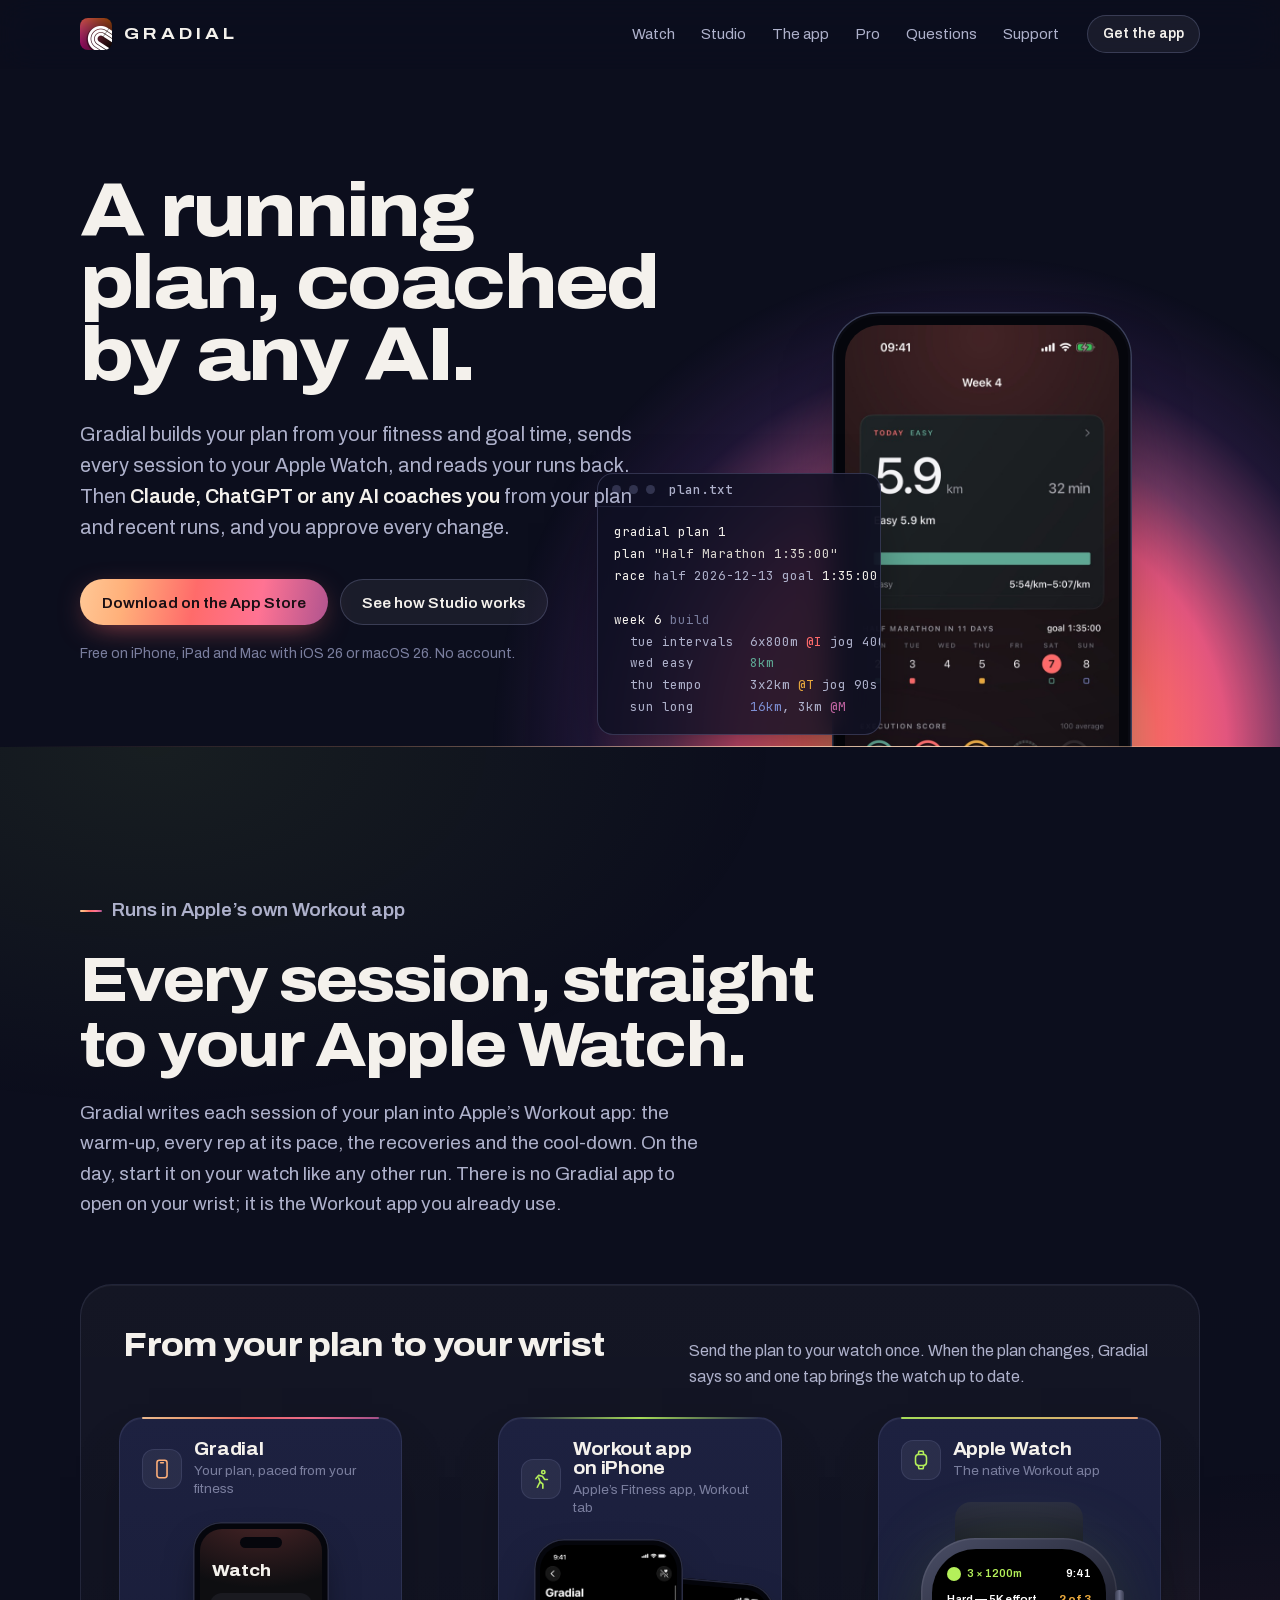
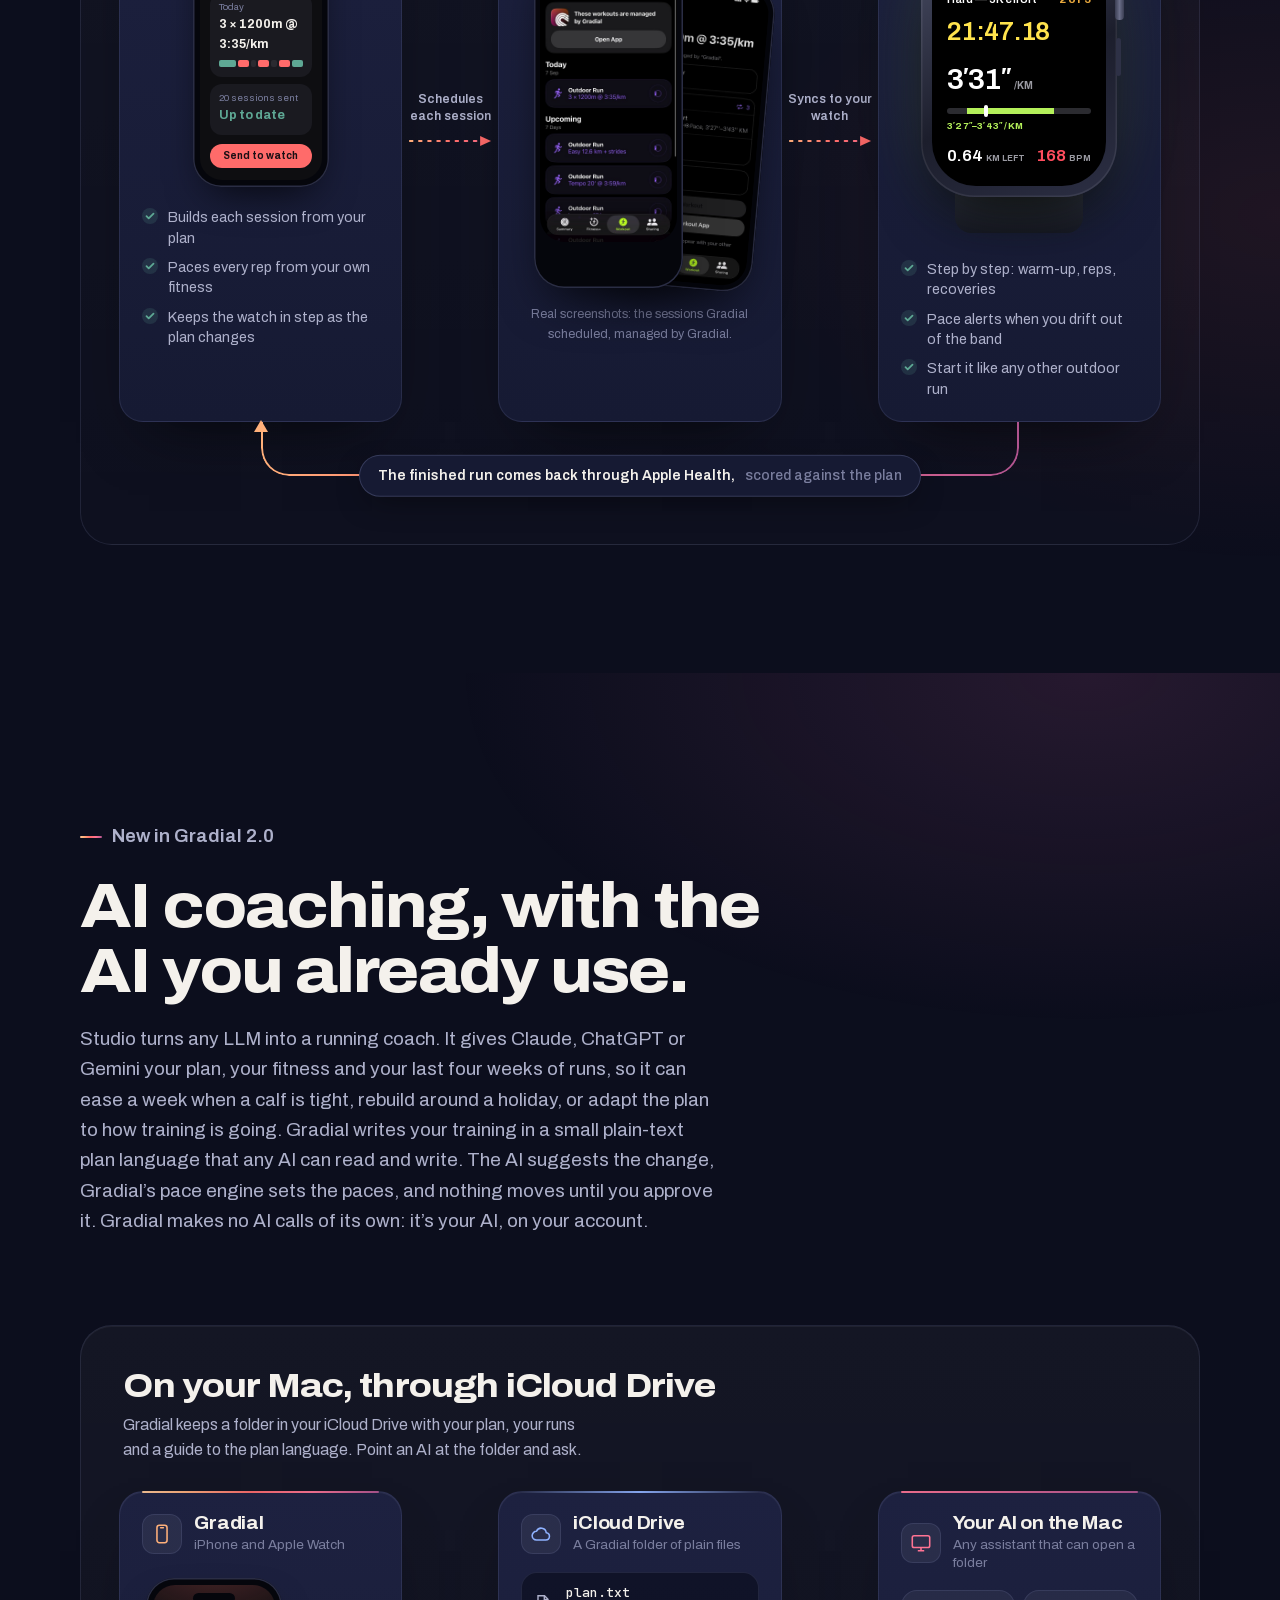
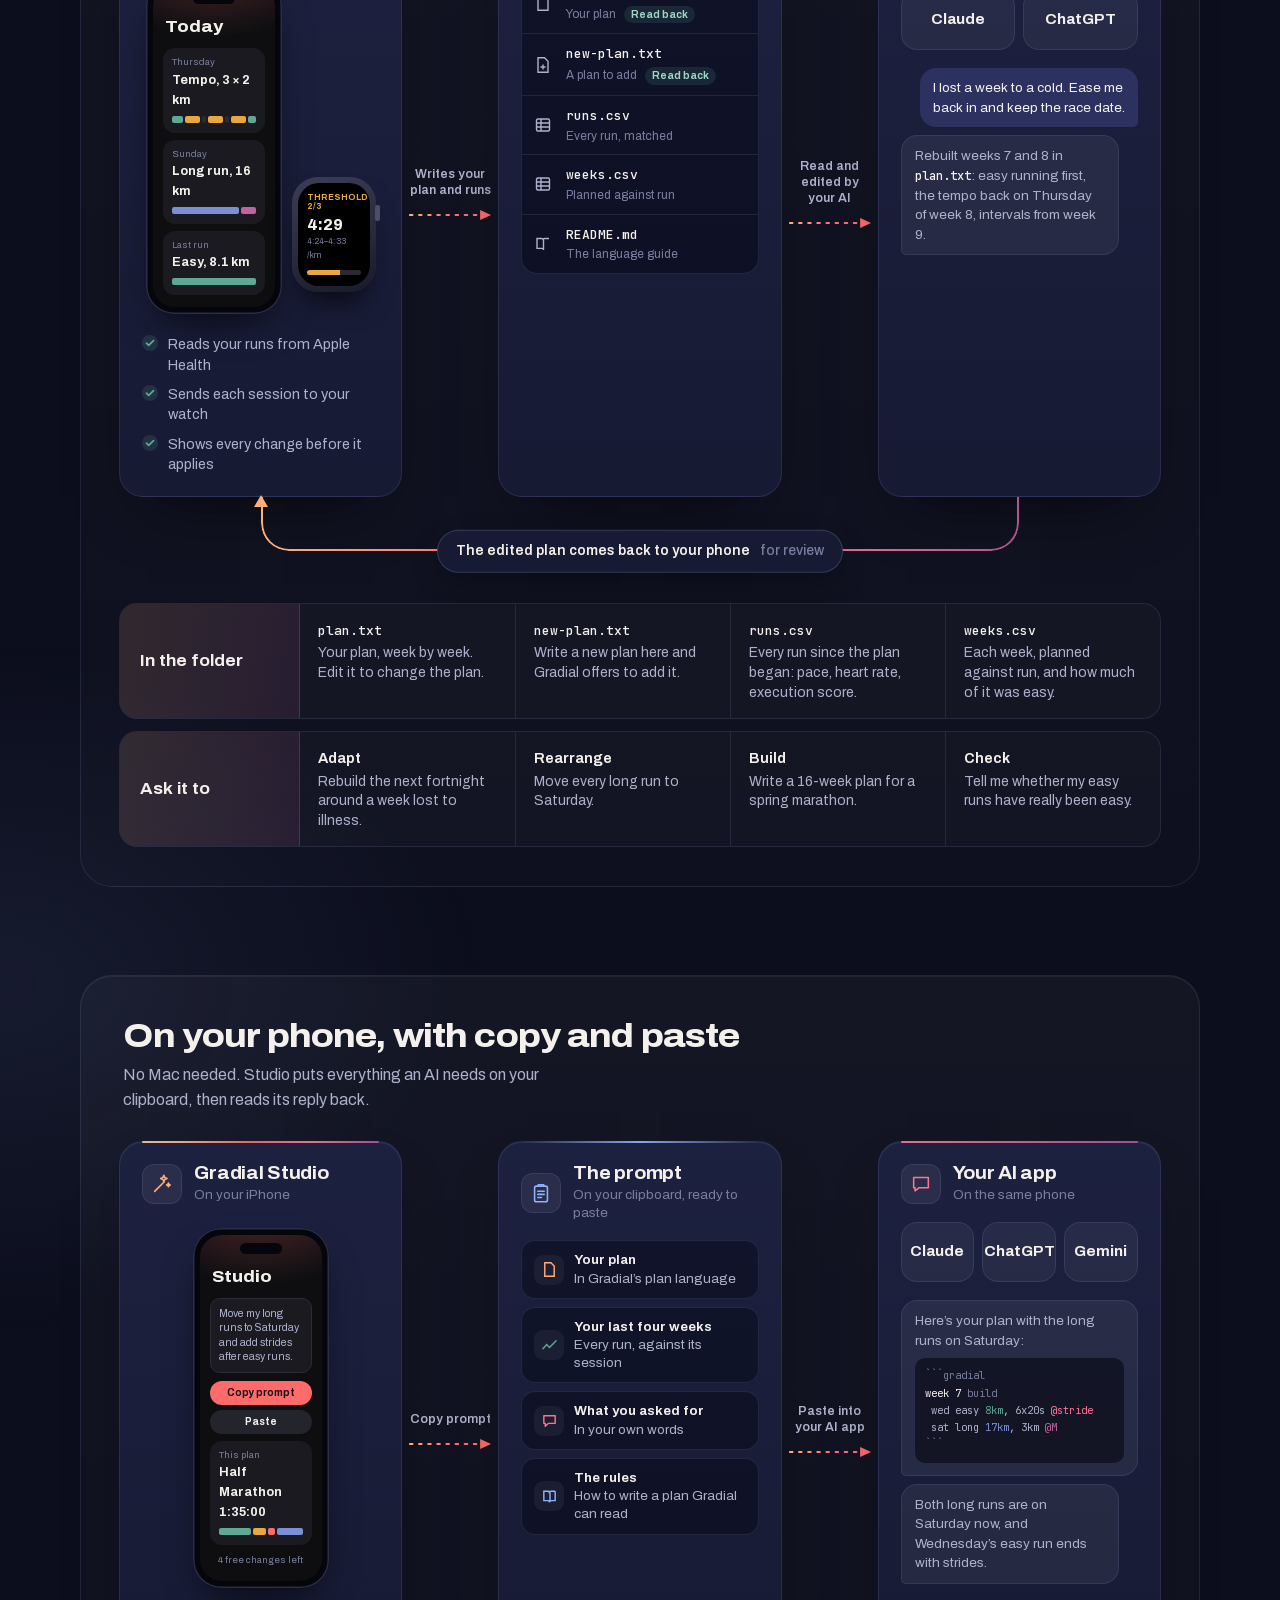
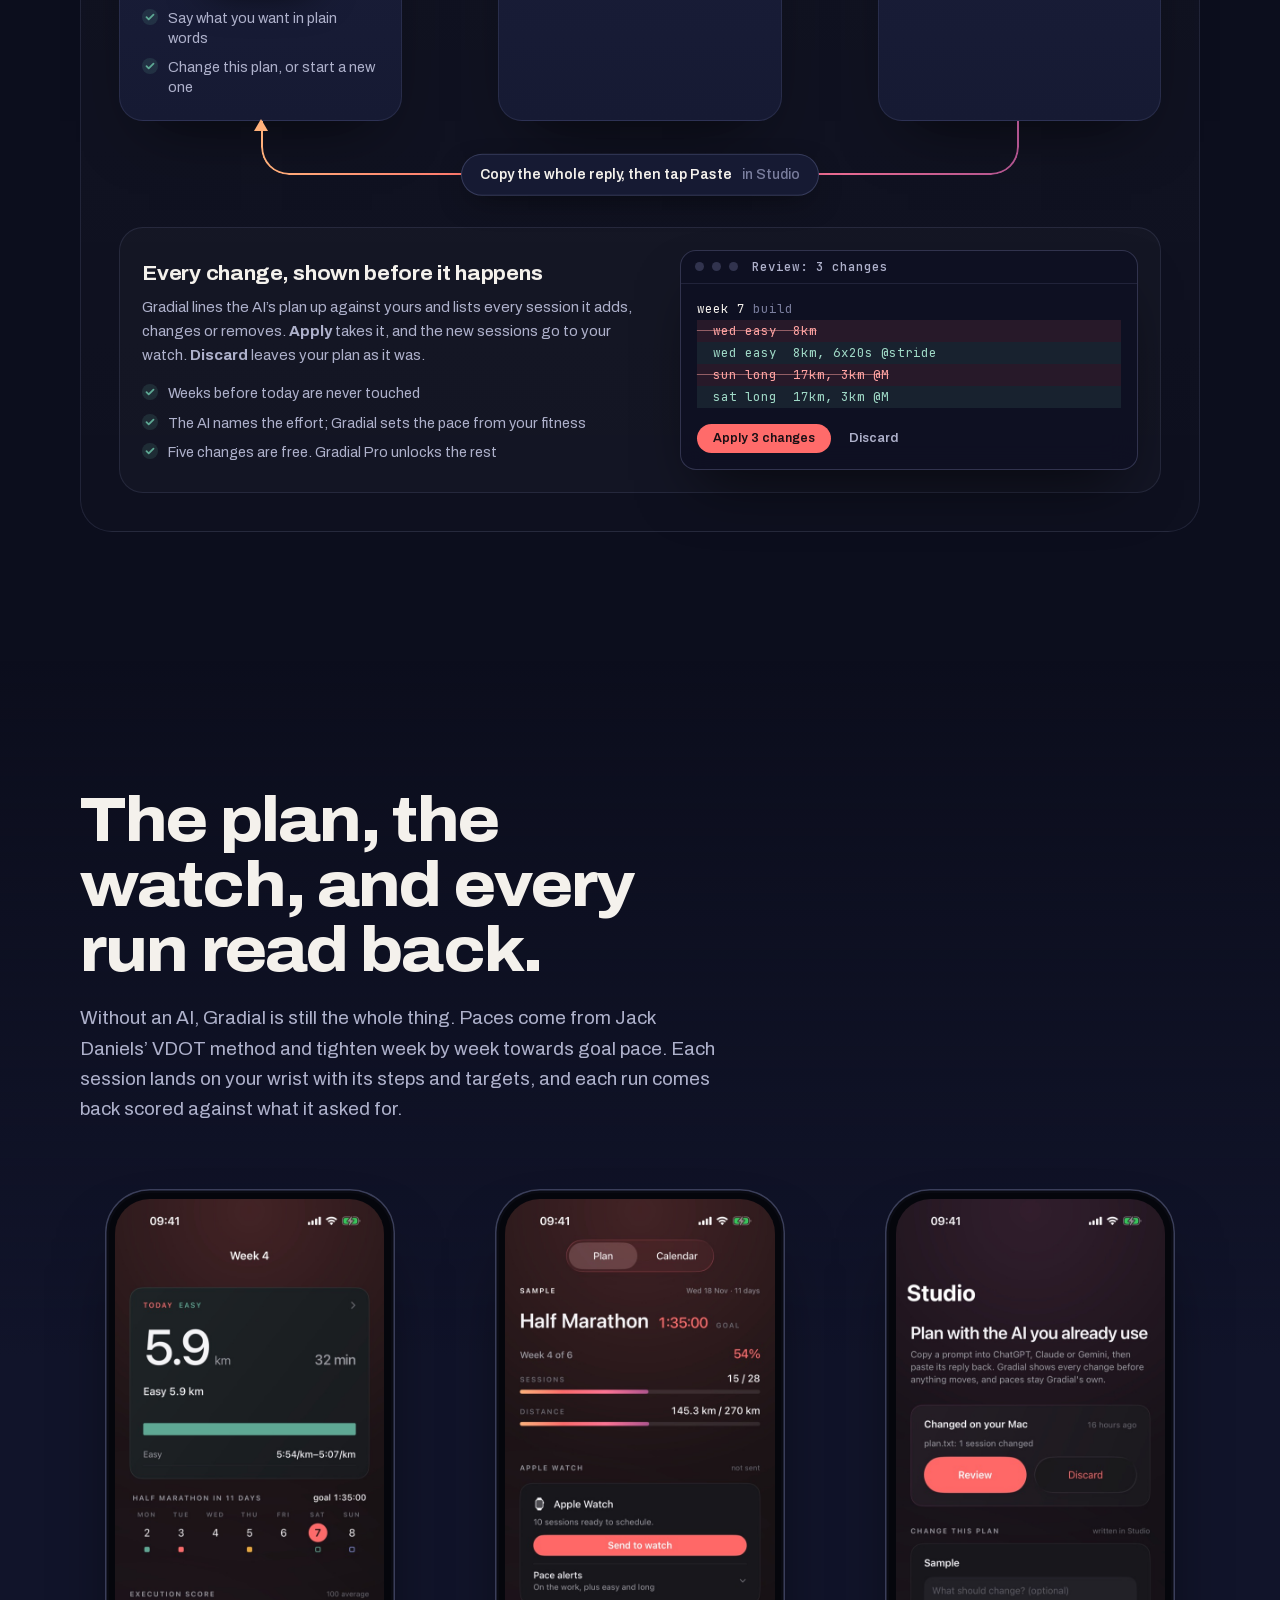
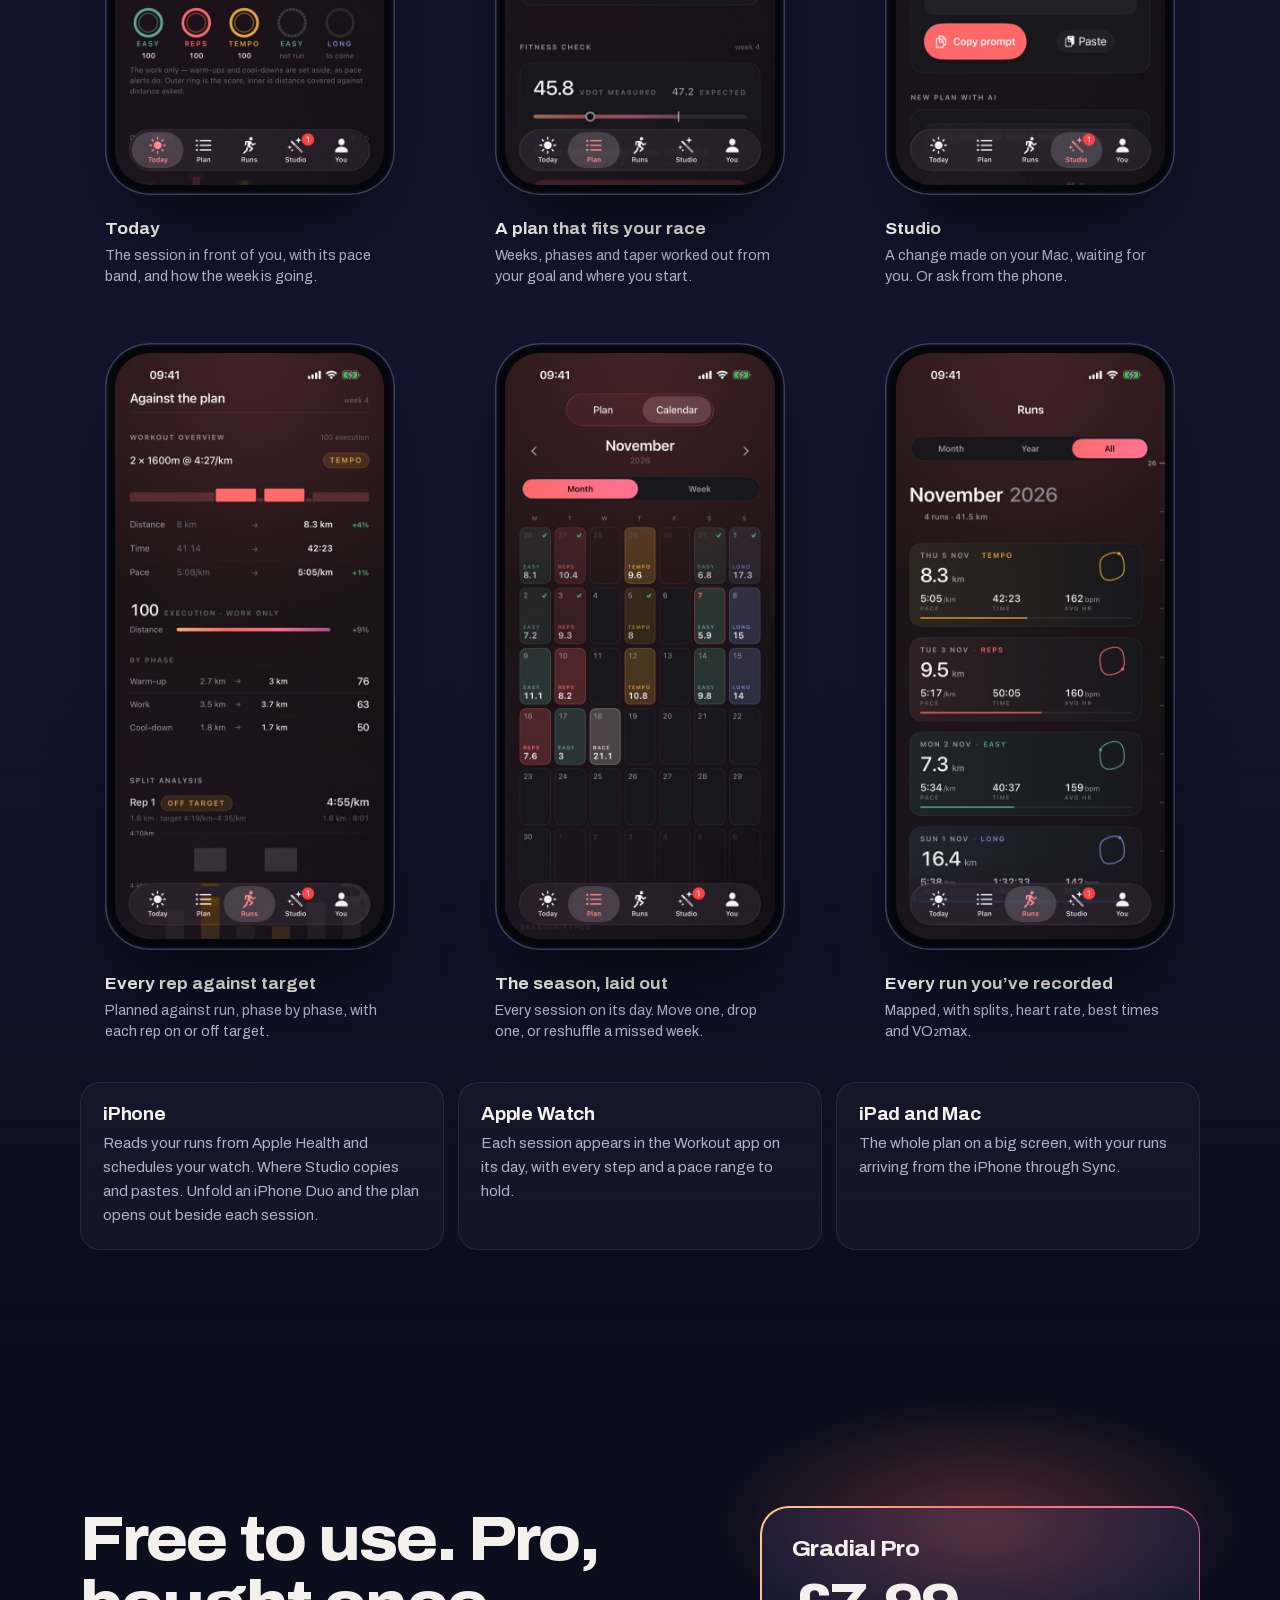
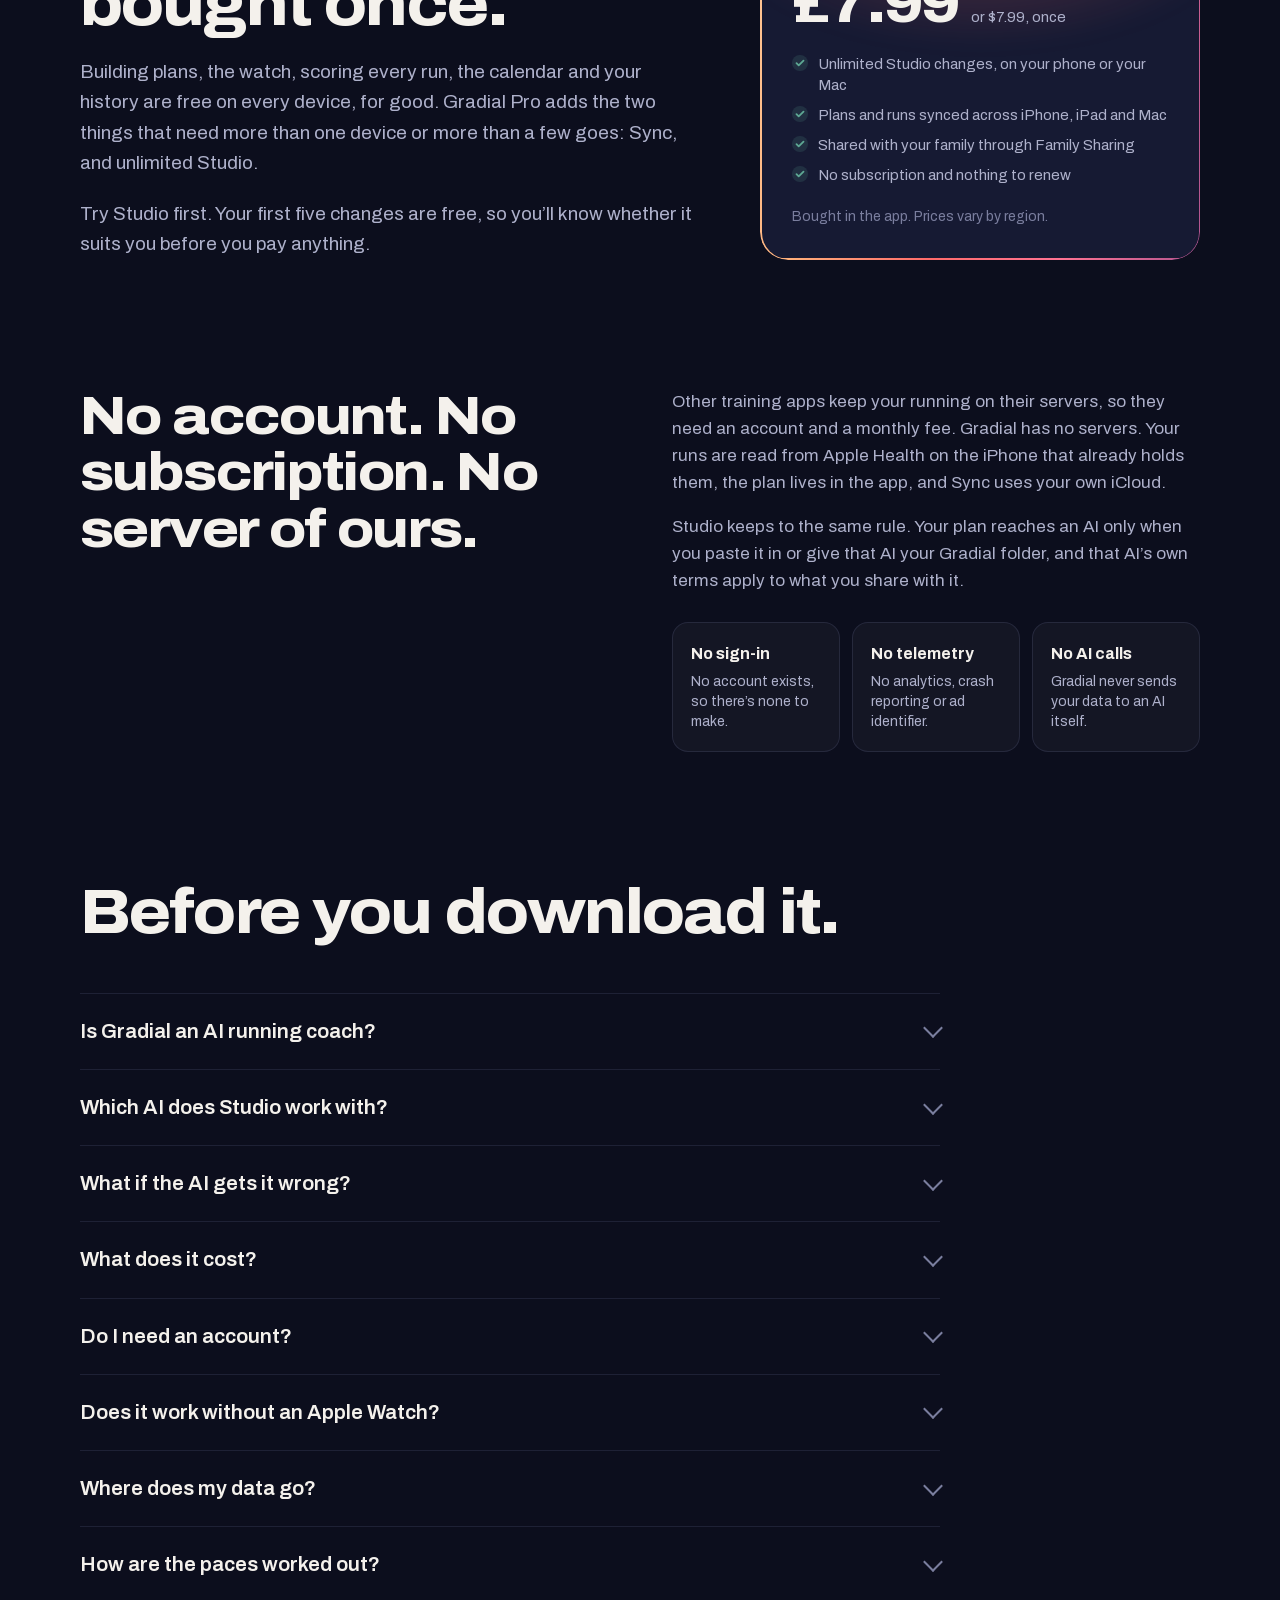
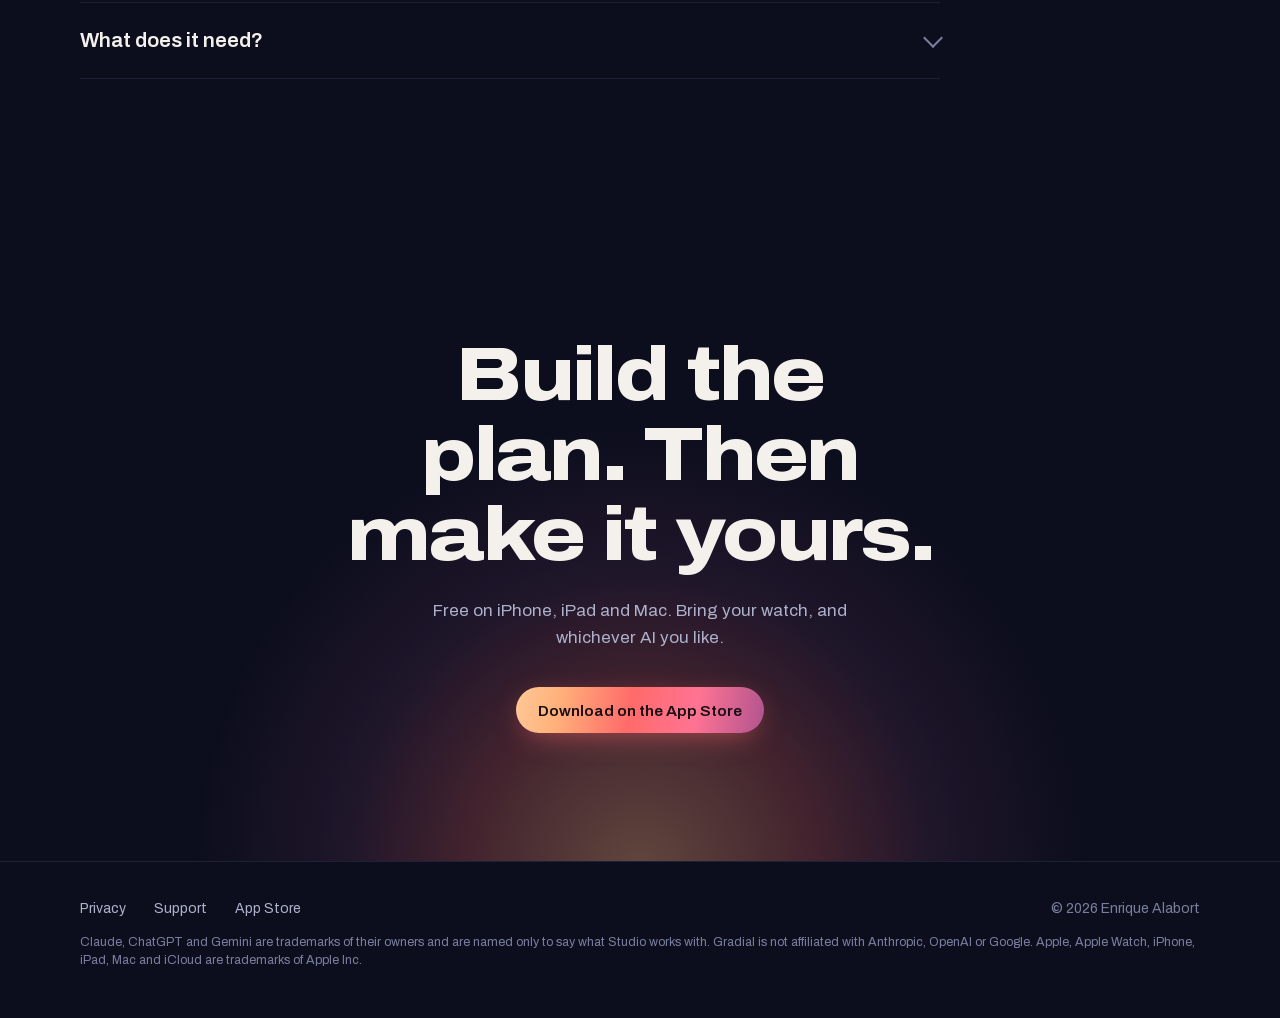
==== commit 7add2070: "Name iPhone Duo on the iPhone card Co-Authored-By: Claude Opus 5.5 <noreply@anthropic.com>" ====
--- a/index.html
+++ b/index.html
@@ -454,7 +454,8 @@
 
     <div class="platforms">
       <div class="platform"><h3>iPhone</h3><p>Reads your runs from Apple Health and schedules your watch.
-        Where Studio copies and pastes.</p></div>
+        Where Studio copies and pastes. Unfold an iPhone Duo and the plan opens out beside each
+        session.</p></div>
       <div class="platform"><h3>Apple Watch</h3><p>Each session appears in the Workout app on its day,
         with every step and a pace range to hold.</p></div>
       <div class="platform"><h3>iPad and Mac</h3><p>The whole plan on a big screen, with your runs
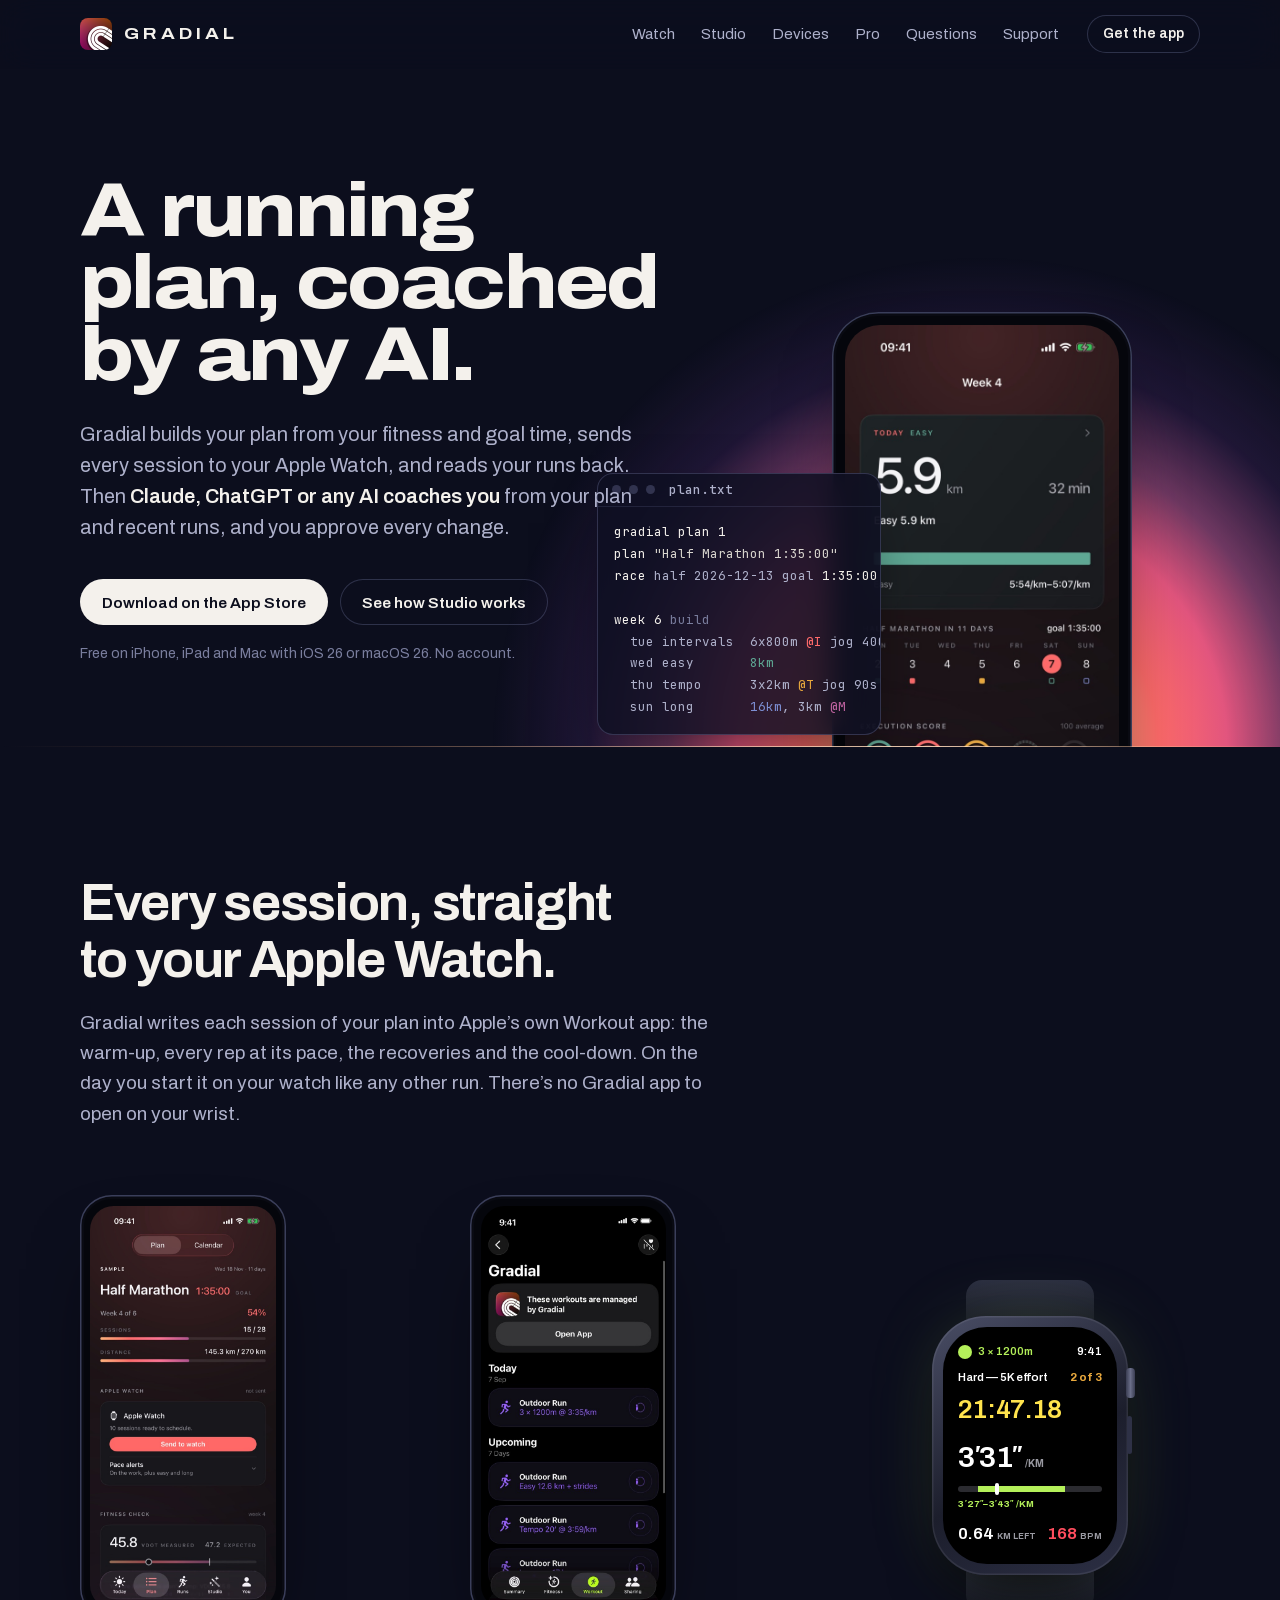
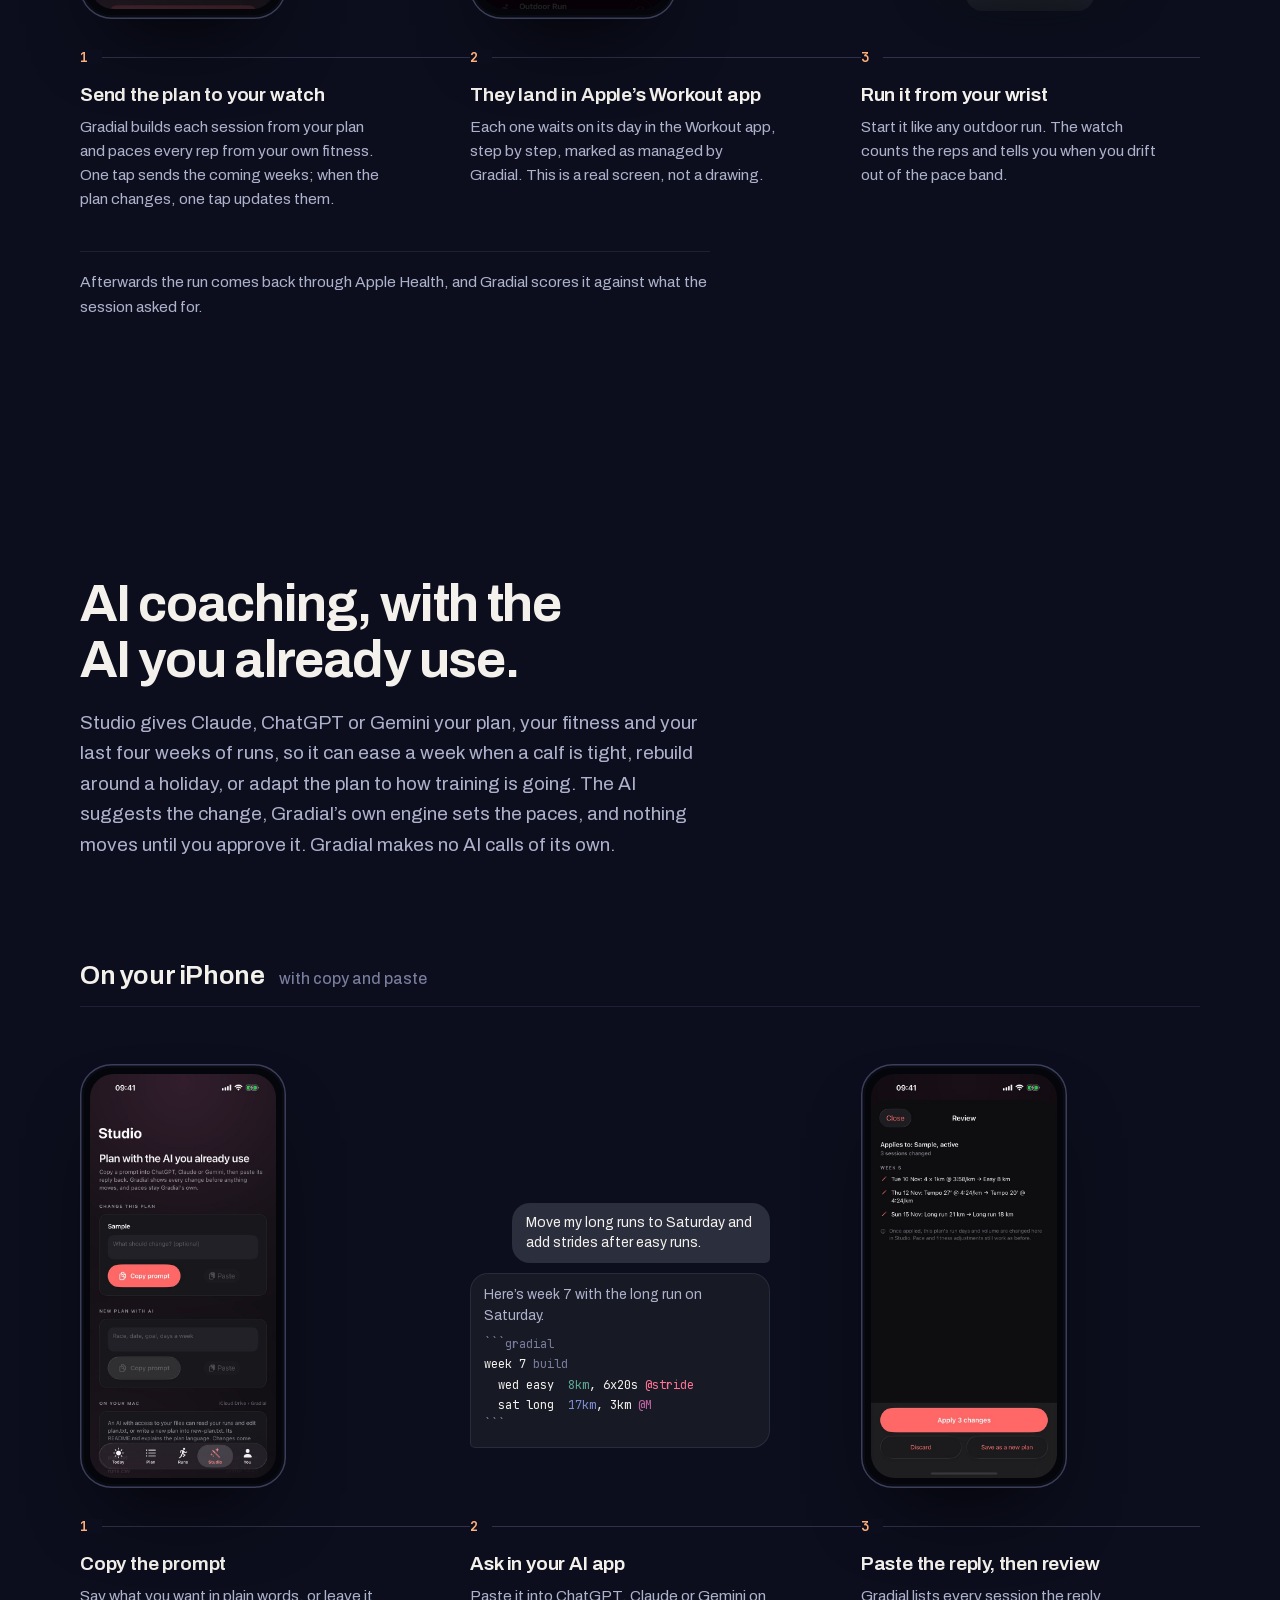
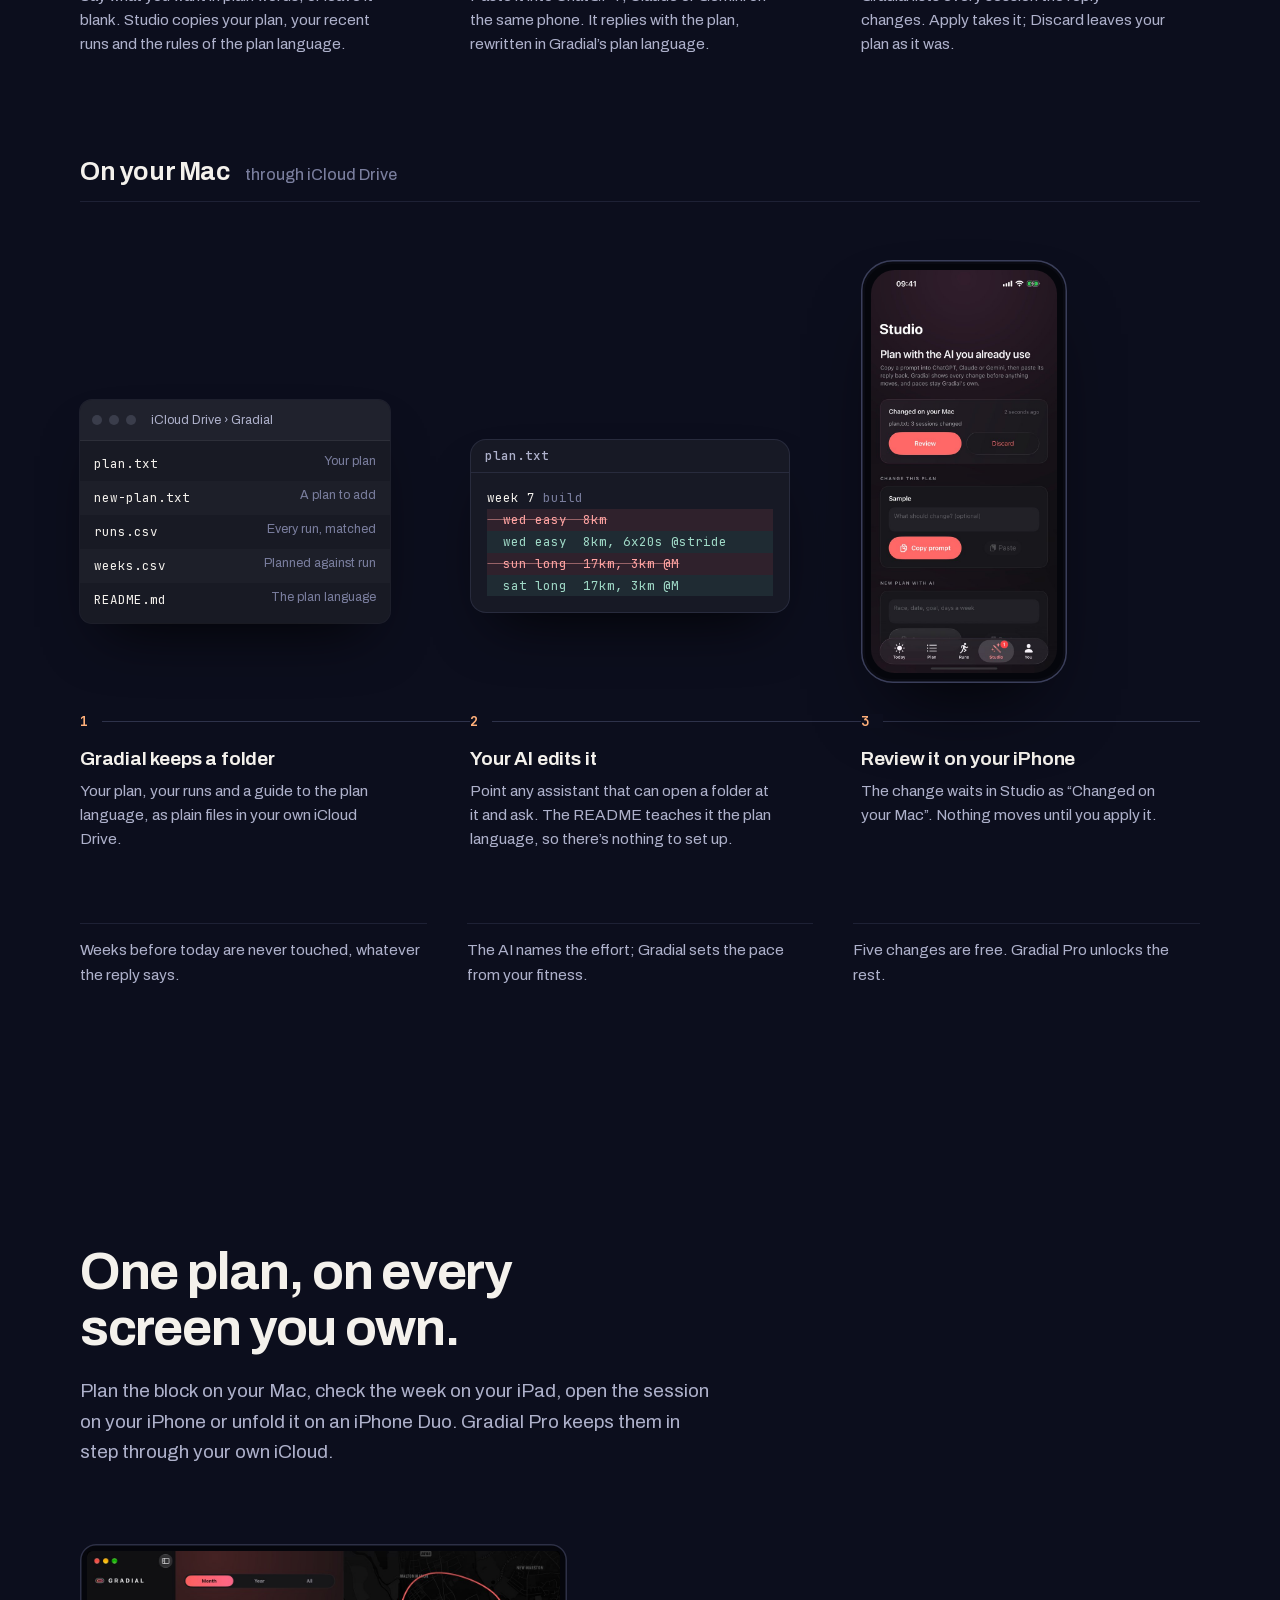
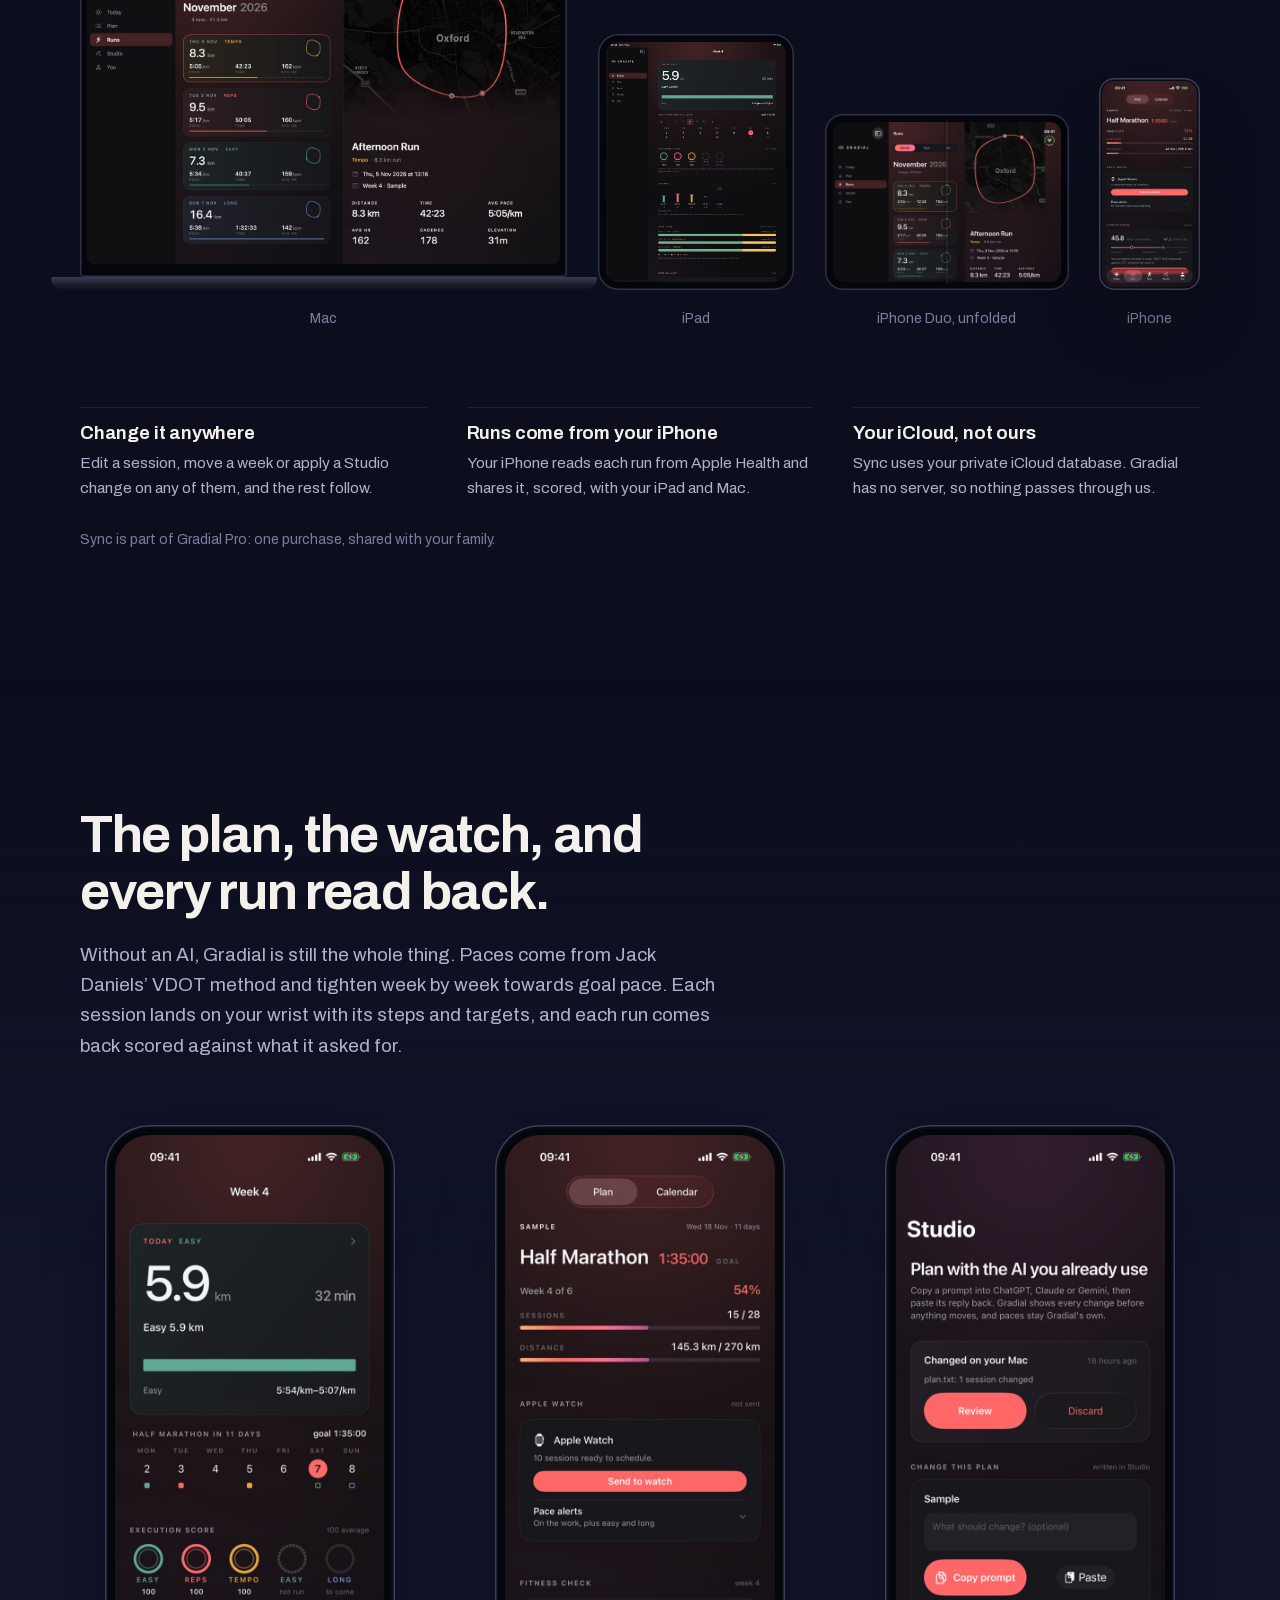
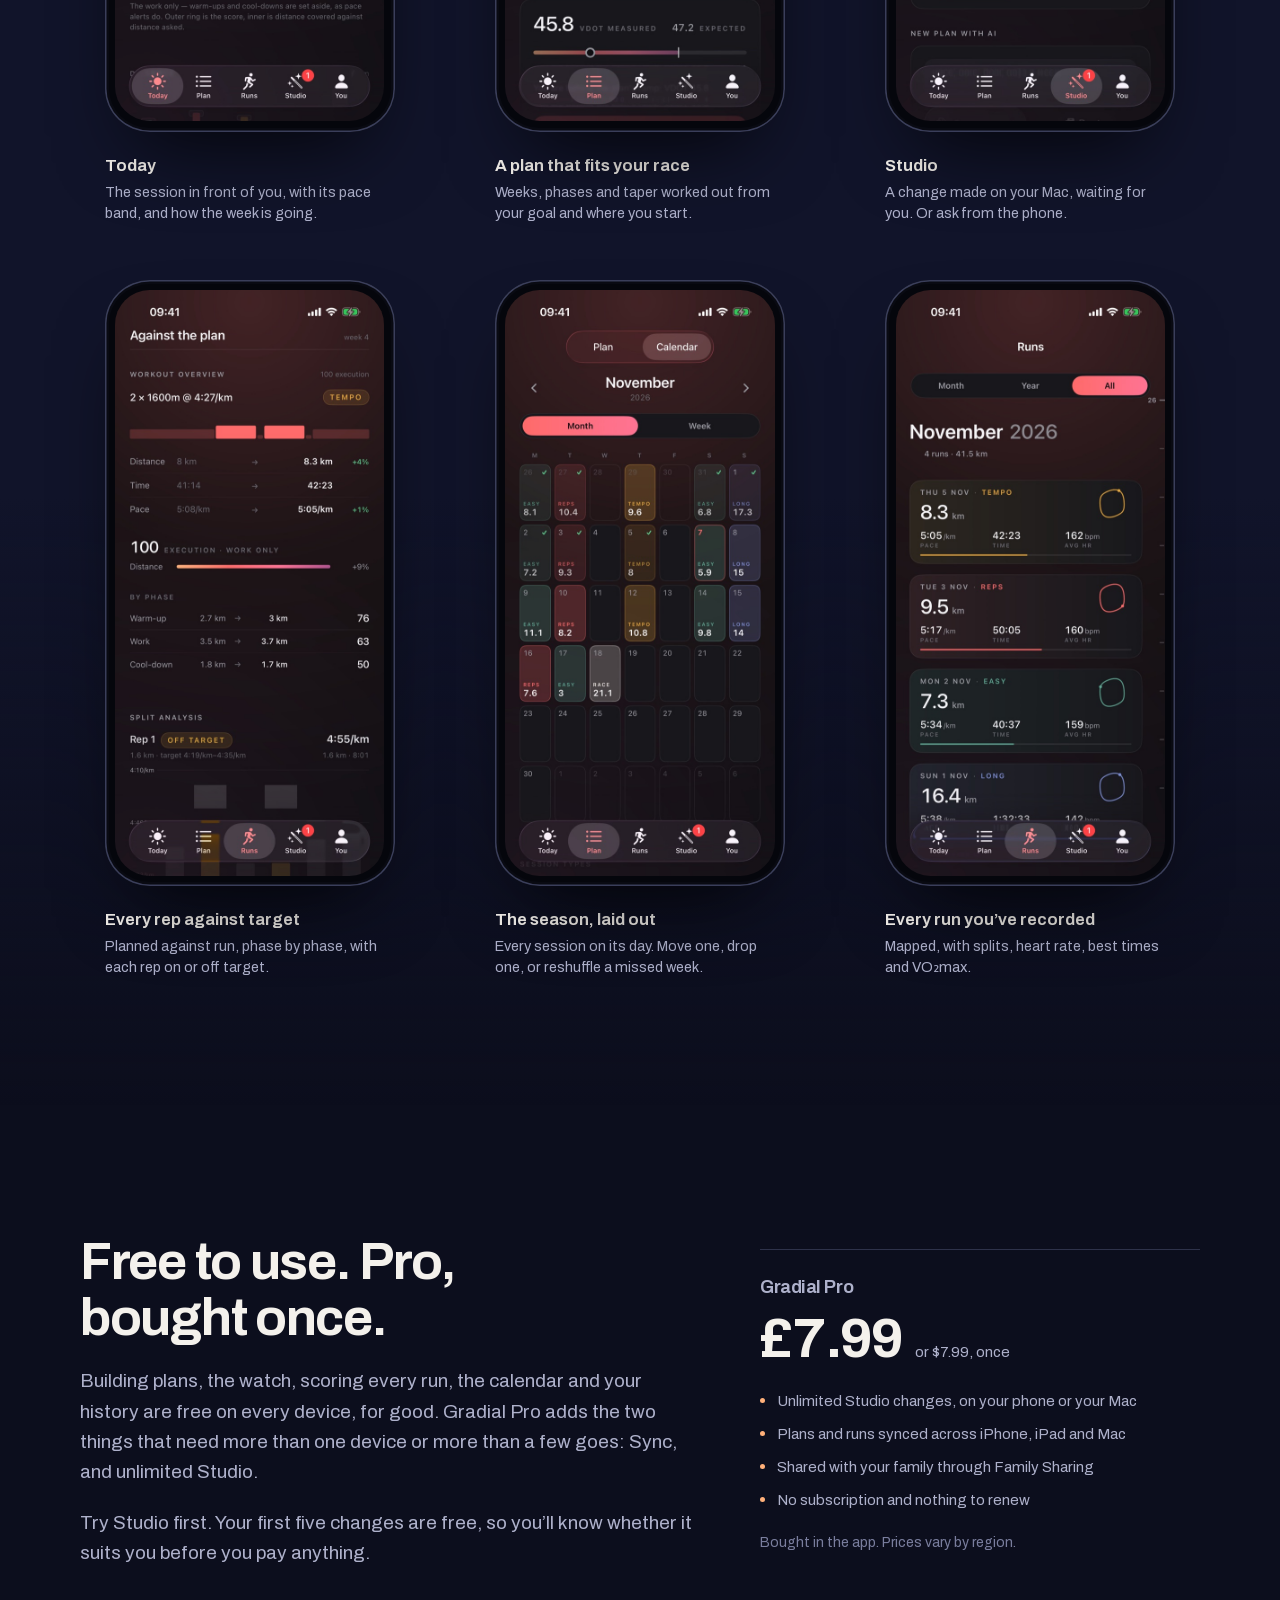
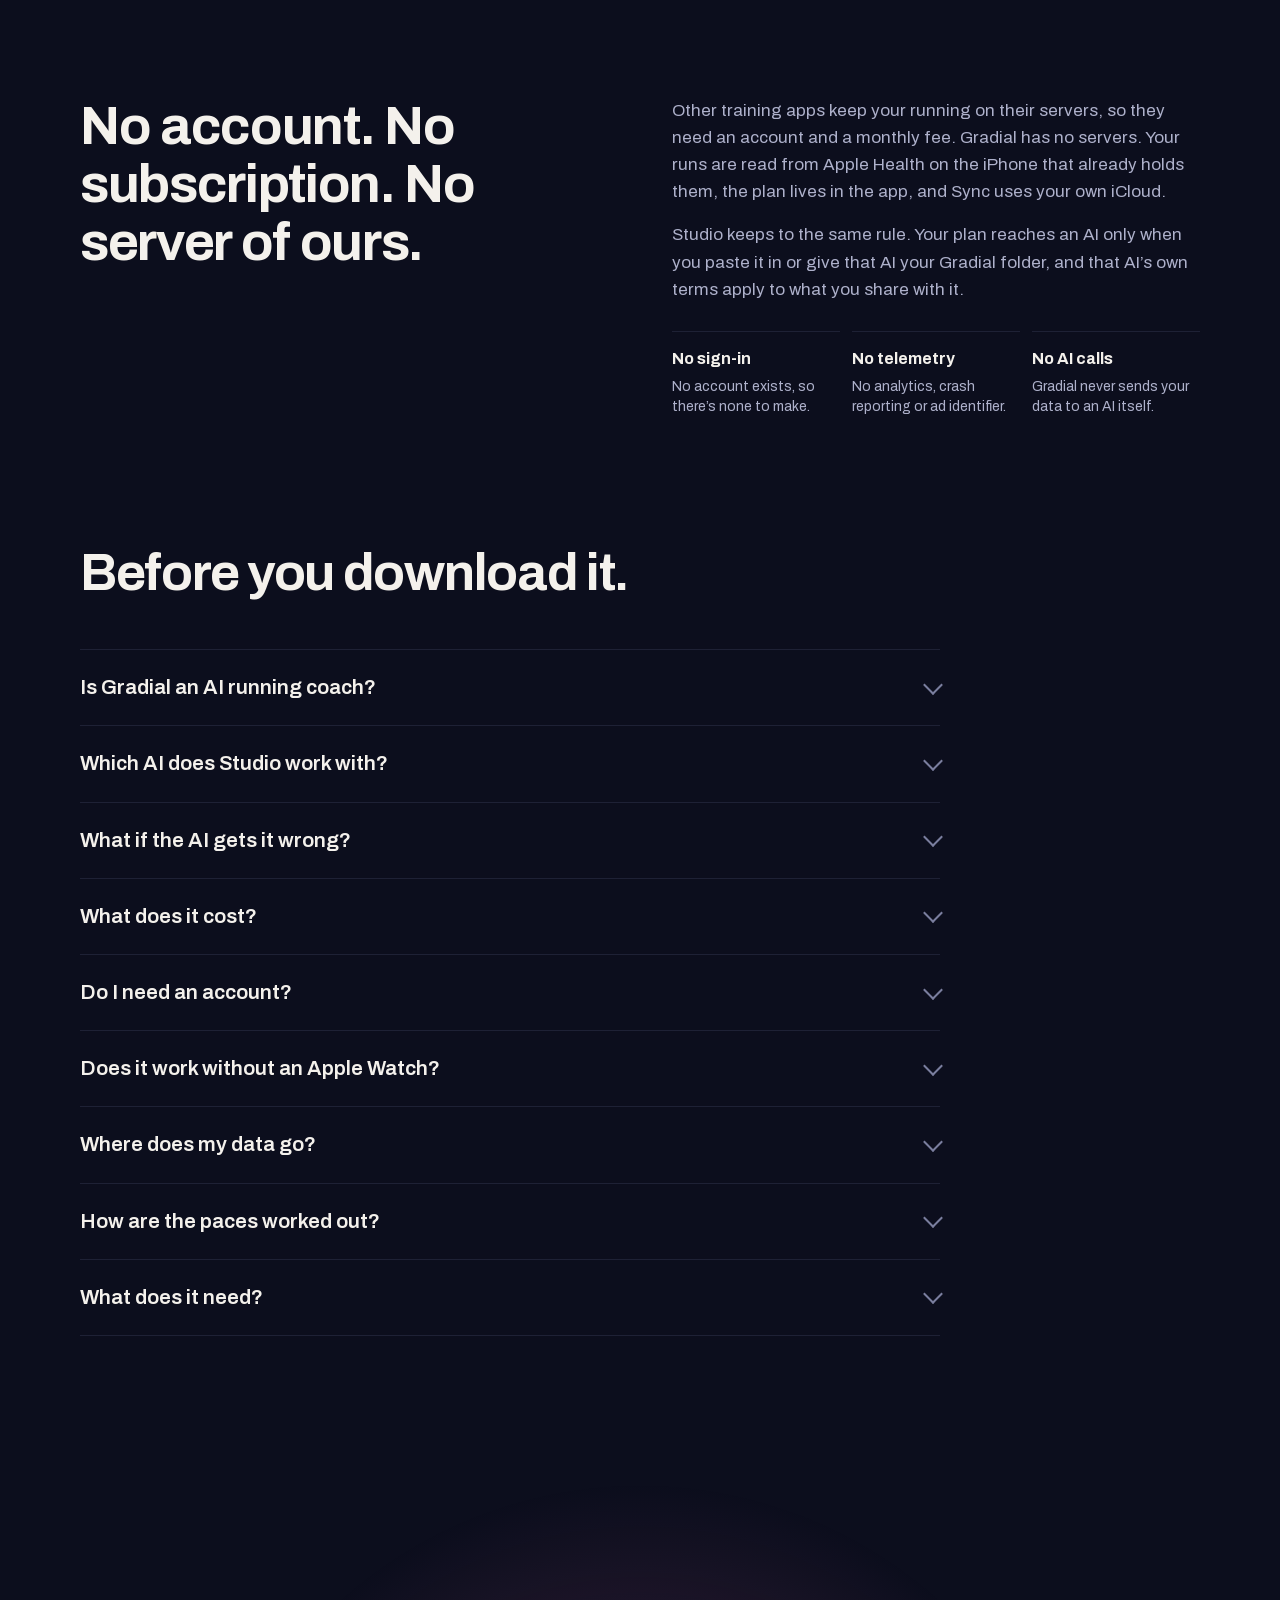
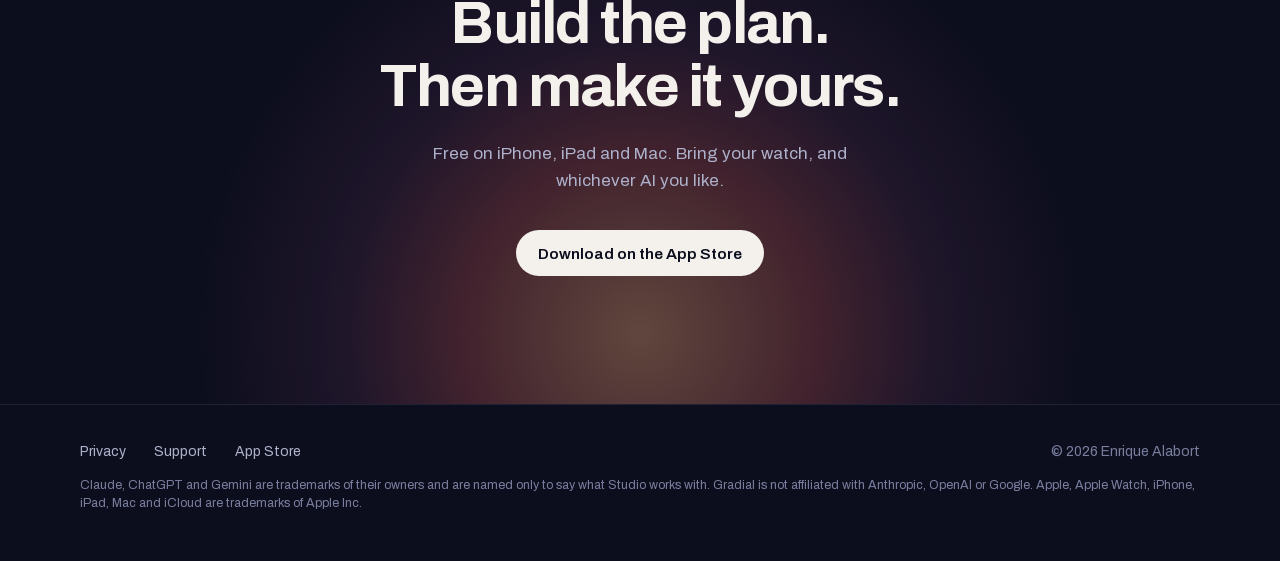
==== commit 852758d3: "Less template, more of the app: plain sequences and the four devices The flow diagrams were three id" ====
--- a/index.html
+++ b/index.html
@@ -37,7 +37,7 @@
     <nav aria-label="Sections">
       <a href="#watch">Watch</a>
       <a href="#studio">Studio</a>
-      <a href="#app">The app</a>
+      <a href="#devices">Devices</a>
       <a href="#pro">Pro</a>
       <a href="#faq">Questions</a>
       <a href="support/">Support</a>
@@ -86,100 +86,53 @@
 <section class="towatch" id="watch" aria-labelledby="watch-h">
   <div class="wrap">
     <div class="sec-head">
-      <p class="kicker">Runs in Apple&rsquo;s own Workout app</p>
       <h2 id="watch-h">Every session, straight to your Apple&nbsp;Watch.</h2>
-      <p>Gradial writes each session of your plan into Apple&rsquo;s Workout app: the warm-up, every
-        rep at its pace, the recoveries and the cool-down. On the day, start it on your watch like
-        any other run. There is no Gradial app to open on your wrist; it is the Workout app you
-        already use.</p>
-    </div>
-
-    <figure class="flow flow--watch" aria-labelledby="flow-watch">
-      <div class="flow-head">
-        <h3 id="flow-watch">From your plan to your wrist</h3>
-        <p>Send the plan to your watch once. When the plan changes, Gradial says so and one tap
-          brings the watch up to date.</p>
-      </div>
-
-      <div class="flow-grid">
-        <!-- left: Gradial -->
-        <div class="node node--app">
-          <div class="node-title">
-            <div class="ico"><svg viewBox="0 0 24 24" fill="none" stroke="#FFB07A" stroke-width="1.7"><rect x="6.5" y="2.5" width="11" height="19" rx="2.6"/><path d="M10.5 5.2h3" stroke-linecap="round"/></svg></div>
-            <div><h4>Gradial</h4><p>Your plan, paced from your fitness</p></div>
+      <p>Gradial writes each session of your plan into Apple&rsquo;s own Workout app: the warm-up,
+        every rep at its pace, the recoveries and the cool-down. On the day you start it on your
+        watch like any other run. There&rsquo;s no Gradial app to open on your wrist.</p>
+    </div>
+
+    <figure class="seq" aria-label="How a session gets from Gradial to your wrist">
+      <ol class="seq-steps">
+        <li>
+          <div class="seq-art"><div class="device"><img src="assets/screens/plan.jpg" width="600" height="1304" loading="lazy"
+            alt="Gradial's Plan tab: a half marathon in week 4 of 6, and the Apple Watch card with eleven sessions ready to send."></div></div>
+          <span class="seq-n"><b>1</b></span>
+          <h3>Send the plan to your watch</h3>
+          <p>Gradial builds each session from your plan and paces every rep from your own fitness.
+            One tap sends the coming weeks; when the plan changes, one tap updates them.</p>
+        </li>
+        <li>
+          <div class="seq-art"><div class="device"><img src="assets/screens/workout-schedule.jpg" width="600" height="1304" loading="lazy"
+            alt="Apple's Workout app on iPhone, listing the sessions Gradial scheduled: today 3 by 1200 metres at 3:35 per kilometre, then an easy run with strides, a tempo and a long run."></div></div>
+          <span class="seq-n"><b>2</b></span>
+          <h3>They land in Apple&rsquo;s Workout app</h3>
+          <p>Each one waits on its day in the Workout app, step by step, marked as managed by
+            Gradial. This is a real screen, not a drawing.</p>
+        </li>
+        <li>
+          <div class="seq-art">
+            <div class="bigwatch" role="img" aria-label="Illustration: Apple Watch running the session in the Workout app, rep 2 of 3, current pace 3:31 per kilometre against a target of 3:27 to 3:43.">
+              <div class="bw-case"><div class="bw-screen">
+                <div class="bw-top"><span class="bw-run"></span><span>3 &times; 1200m</span><time>9:41</time></div>
+                <div class="bw-step">Hard &mdash; 5K effort <b>2 of 3</b></div>
+                <div class="bw-time">21:47.18</div>
+                <div class="bw-pace"><strong>3&prime;31&Prime;</strong><small>/KM</small></div>
+                <div class="bw-band"><i style="--at:27%"></i></div>
+                <div class="bw-target">3&prime;27&Prime;&ndash;3&prime;43&Prime; /KM</div>
+                <div class="bw-row"><span><strong>0.64</strong><small>KM LEFT</small></span><span class="hr"><strong>168</strong><small>BPM</small></span></div>
+              </div></div>
+              <span class="bw-crown"></span><span class="bw-side"></span>
+            </div>
           </div>
-          <div class="devices" aria-hidden="true">
-            <div class="mini-phone"><div class="mini-screen">
-              <h6>Watch</h6>
-              <div class="mini-card"><small>Today</small><strong>3 &times; 1200m @ 3:35/km</strong>
-                <div class="segs"><i style="--c:var(--z-e);flex:3"></i><i style="--c:var(--z-i);flex:2"></i><i style="--c:#2A2A30;flex:1"></i><i style="--c:var(--z-i);flex:2"></i><i style="--c:#2A2A30;flex:1"></i><i style="--c:var(--z-i);flex:2"></i><i style="--c:var(--z-e);flex:2"></i></div></div>
-              <div class="mini-card sent"><small>20 sessions sent</small><strong>Up to date</strong></div>
-              <div class="mini-btn">Send to watch</div>
-            </div></div>
-          </div>
-          <ul class="checks">
-            <li>Builds each session from your plan</li>
-            <li>Paces every rep from your own fitness</li>
-            <li>Keeps the watch in step as the plan changes</li>
-          </ul>
-        </div>
-
-        <div class="link">
-          <span>Schedules each session</span>
-          <svg class="wire h" viewBox="0 0 92 14" aria-hidden="true"><line x1="2" y1="7" x2="80" y2="7"/><path d="M79 1.5 91 7 79 12.5z"/></svg>
-          <svg class="wire v" viewBox="0 0 14 40" aria-hidden="true"><line x1="7" y1="2" x2="7" y2="28"/><path d="M1.5 27 7 39 12.5 27z"/></svg>
-        </div>
-
-        <!-- middle: Apple's Workout app on iPhone (real screenshots) -->
-        <div class="node node--workout">
-          <div class="node-title">
-            <div class="ico"><svg viewBox="0 0 24 24" fill="none" stroke="#B4F05A" stroke-width="1.8" stroke-linecap="round" stroke-linejoin="round"><circle cx="14.5" cy="4.5" r="1.8"/><path d="M8 21l3-6 3 2.5V22M6.5 11.5l3-3.5 4 1 2.5 3.5h3M11 15l-1.5-4"/></svg></div>
-            <div><h4>Workout app on iPhone</h4><p>Apple&rsquo;s Fitness app, Workout tab</p></div>
-          </div>
-          <div class="shots">
-            <figure class="shot-phone"><img src="assets/screens/workout-schedule.jpg" width="600" height="1304" alt="Apple's Workout app on iPhone listing Gradial's sessions: today 3 by 1200 metres at 3:35 per kilometre, then an easy run with strides, a tempo and a long run." loading="lazy"></figure>
-            <figure class="shot-phone back"><img src="assets/screens/workout-session.jpg" width="600" height="1304" alt="One Gradial session in the Workout app: warm up easy 15 minutes, then 3 repeats of 1200 metres hard at 3:27 to 3:43 per kilometre with a recovery jog, then cool down easy 10 minutes." loading="lazy"></figure>
-          </div>
-          <p class="node-note">Real screenshots: the sessions Gradial scheduled, managed by Gradial.</p>
-        </div>
-
-        <div class="link">
-          <span>Syncs to your watch</span>
-          <svg class="wire h" viewBox="0 0 92 14" aria-hidden="true"><line x1="2" y1="7" x2="80" y2="7"/><path d="M79 1.5 91 7 79 12.5z"/></svg>
-          <svg class="wire v" viewBox="0 0 14 40" aria-hidden="true"><line x1="7" y1="2" x2="7" y2="28"/><path d="M1.5 27 7 39 12.5 27z"/></svg>
-        </div>
-
-        <!-- right: Apple Watch, native Workout app -->
-        <div class="node node--watch">
-          <div class="node-title">
-            <div class="ico"><svg viewBox="0 0 24 24" fill="none" stroke="#B4F05A" stroke-width="1.7" stroke-linejoin="round"><rect x="6" y="6" width="12" height="12" rx="3.5"/><path d="M9 6l.7-3.5h4.6L15 6M9 18l.7 3.5h4.6L15 18"/></svg></div>
-            <div><h4>Apple Watch</h4><p>The native Workout app</p></div>
-          </div>
-          <div class="bigwatch" role="img" aria-label="Illustration: Apple Watch running the session in the Workout app, rep 2 of 3, current pace 3:31 per kilometre against a target of 3:27 to 3:43.">
-            <div class="bw-case"><div class="bw-screen">
-              <div class="bw-top"><span class="bw-run"></span><span>3 &times; 1200m</span><time>9:41</time></div>
-              <div class="bw-step">Hard &mdash; 5K effort <b>2 of 3</b></div>
-              <div class="bw-time">21:47.18</div>
-              <div class="bw-pace"><strong>3&prime;31&Prime;</strong><small>/KM</small></div>
-              <div class="bw-band"><i style="--at:27%"></i></div>
-              <div class="bw-target">3&prime;27&Prime;&ndash;3&prime;43&Prime; /KM</div>
-              <div class="bw-row"><span><strong>0.64</strong><small>KM LEFT</small></span><span class="hr"><strong>168</strong><small>BPM</small></span></div>
-            </div></div>
-            <span class="bw-crown"></span><span class="bw-side"></span>
-          </div>
-          <ul class="checks">
-            <li>Step by step: warm-up, reps, recoveries</li>
-            <li>Pace alerts when you drift out of the band</li>
-            <li>Start it like any other outdoor run</li>
-          </ul>
-        </div>
-
-        <div class="loop">
-          <div class="loop-track"></div>
-          <svg class="loop-head" viewBox="0 0 14 12" aria-hidden="true"><path d="M7 0 14 12H0z"/></svg>
-          <p class="loop-label">The finished run comes back through Apple Health, <em>scored against the plan</em></p>
-        </div>
-      </div>
+          <span class="seq-n"><b>3</b></span>
+          <h3>Run it from your wrist</h3>
+          <p>Start it like any outdoor run. The watch counts the reps and tells you when you drift
+            out of the pace band.</p>
+        </li>
+      </ol>
+      <figcaption class="seq-after">Afterwards the run comes back through Apple Health, and Gradial
+        scores it against what the session asked for.</figcaption>
     </figure>
   </div>
 </section>
@@ -188,224 +141,151 @@
 <section class="studio" id="studio" aria-labelledby="studio-h">
   <div class="wrap">
     <div class="sec-head">
-      <p class="kicker">New in Gradial 2.0</p>
       <h2 id="studio-h">AI coaching, with the AI you already use.</h2>
-      <p>Studio turns any LLM into a running coach. It gives Claude, ChatGPT or Gemini your plan,
-        your fitness and your last four weeks of runs, so it can ease a week when a calf is tight,
-        rebuild around a holiday, or adapt the plan to how training is going. Gradial writes your
-        training in a small plain-text plan language that any AI can read and write. The AI suggests the change, Gradial&rsquo;s pace engine sets the paces, and nothing
-        moves until you approve it. Gradial makes no AI calls of its own: it&rsquo;s your AI, on your
-        account.</p>
-    </div>
-
-    <!-- ---------- flow 1: the Mac, through iCloud Drive ---------- -->
-    <figure class="flow" aria-labelledby="flow-mac">
-      <div class="flow-head">
-        <h3 id="flow-mac">On your Mac, through iCloud Drive</h3>
-        <p>Gradial keeps a folder in your iCloud Drive with your plan, your runs and a guide to
-          the plan language. Point an AI at the folder and ask.</p>
-      </div>
-
-      <div class="flow-grid">
-        <!-- left: the app -->
-        <div class="node node--app">
-          <div class="node-title">
-            <div class="ico"><svg viewBox="0 0 24 24" fill="none" stroke="#FFB07A" stroke-width="1.7"><rect x="6.5" y="2.5" width="11" height="19" rx="2.6"/><path d="M10.5 5.2h3" stroke-linecap="round"/></svg></div>
-            <div><h4>Gradial</h4><p>iPhone and Apple Watch</p></div>
-          </div>
-          <div class="devices" aria-hidden="true">
-            <div class="mini-phone"><div class="mini-screen">
-              <h6>Today</h6>
-              <div class="mini-card"><small>Thursday</small><strong>Tempo, 3 &times; 2 km</strong>
-                <div class="segs"><i style="--c:var(--z-e);flex:3"></i><i style="--c:var(--z-t);flex:4"></i><i style="--c:#2A2A30;flex:1"></i><i style="--c:var(--z-t);flex:4"></i><i style="--c:#2A2A30;flex:1"></i><i style="--c:var(--z-t);flex:4"></i><i style="--c:var(--z-e);flex:2"></i></div></div>
-              <div class="mini-card"><small>Sunday</small><strong>Long run, 16 km</strong>
-                <div class="segs"><i style="--c:var(--z-long);flex:13"></i><i style="--c:var(--z-m);flex:3"></i></div></div>
-              <div class="mini-card"><small>Last run</small><strong>Easy, 8.1 km</strong>
-                <div class="segs"><i style="--c:var(--z-e);flex:1"></i></div></div>
-            </div></div>
-            <div class="watch"><div class="watch-body"><div class="watch-face">
-              <small>THRESHOLD 2/3</small><strong>4:29</strong><em>4:24&ndash;4:33 /km</em><div class="bar-t"></div>
-            </div></div><span class="crown"></span></div>
-          </div>
-          <ul class="checks">
-            <li>Reads your runs from Apple Health</li>
-            <li>Sends each session to your watch</li>
-            <li>Shows every change before it applies</li>
-          </ul>
-        </div>
-
-        <div class="link">
-          <span>Writes your plan and runs</span>
-          <svg class="wire h" viewBox="0 0 92 14" aria-hidden="true"><line x1="2" y1="7" x2="80" y2="7"/><path d="M79 1.5 91 7 79 12.5z"/></svg>
-          <svg class="wire v" viewBox="0 0 14 40" aria-hidden="true"><line x1="7" y1="2" x2="7" y2="28"/><path d="M1.5 27 7 39 12.5 27z"/></svg>
-        </div>
-
-        <!-- middle: the folder -->
-        <div class="node node--hub">
-          <div class="node-title">
-            <div class="ico"><svg viewBox="0 0 24 24" fill="none" stroke="#8FB2FF" stroke-width="1.7" stroke-linejoin="round"><path d="M7 18.5h10.2a4 4 0 0 0 .5-7.97A5.5 5.5 0 0 0 7.1 9.1 4.7 4.7 0 0 0 7 18.5z"/></svg></div>
-            <div><h4>iCloud Drive</h4><p>A Gradial folder of plain files</p></div>
-          </div>
-          <ul class="files">
-            <li><svg viewBox="0 0 18 18" fill="none" stroke="#AEB1CB" stroke-width="1.4"><path d="M4 1.8h6.5L14 5.3v10.9H4z"/><path d="M10.3 1.8v3.6H14"/></svg><div><code>plan.txt</code><span>Your plan <b class="tag tag-rw">Read back</b></span></div></li>
-            <li><svg viewBox="0 0 18 18" fill="none" stroke="#AEB1CB" stroke-width="1.4"><path d="M4 1.8h6.5L14 5.3v10.9H4z"/><path d="M9 8.5v5M6.5 11h5"/></svg><div><code>new-plan.txt</code><span>A plan to add <b class="tag tag-rw">Read back</b></span></div></li>
-            <li><svg viewBox="0 0 18 18" fill="none" stroke="#AEB1CB" stroke-width="1.4"><rect x="2.5" y="3" width="13" height="12" rx="1.5"/><path d="M2.5 7h13M2.5 11h13M7 3v12"/></svg><div><code>runs.csv</code><span>Every run, matched</span></div></li>
-            <li><svg viewBox="0 0 18 18" fill="none" stroke="#AEB1CB" stroke-width="1.4"><rect x="2.5" y="3" width="13" height="12" rx="1.5"/><path d="M2.5 7h13M2.5 11h13M7 3v12"/></svg><div><code>weeks.csv</code><span>Planned against run</span></div></li>
-            <li><svg viewBox="0 0 18 18" fill="none" stroke="#AEB1CB" stroke-width="1.4"><path d="M3 3.5h4.5a2 2 0 0 1 2 2V15a1.6 1.6 0 0 0-1.6-1.6H3zM15 3.5h-4.5a2 2 0 0 0-1 .3"/></svg><div><code>README.md</code><span>The language guide</span></div></li>
-          </ul>
-        </div>
-
-        <div class="link">
-          <span>Read and edited by your AI</span>
-          <svg class="wire h" viewBox="0 0 92 14" aria-hidden="true"><line x1="2" y1="7" x2="80" y2="7"/><path d="M79 1.5 91 7 79 12.5z"/></svg>
-          <svg class="wire v" viewBox="0 0 14 40" aria-hidden="true"><line x1="7" y1="2" x2="7" y2="28"/><path d="M1.5 27 7 39 12.5 27z"/></svg>
-        </div>
-
-        <!-- right: the AI -->
-        <div class="node node--ai">
-          <div class="node-title">
-            <div class="ico"><svg viewBox="0 0 24 24" fill="none" stroke="#FF7393" stroke-width="1.7" stroke-linejoin="round"><rect x="2.5" y="4" width="19" height="13" rx="2"/><path d="M8.5 20.5h7M12 17v3.5"/></svg></div>
-            <div><h4>Your AI on the Mac</h4><p>Any assistant that can open a folder</p></div>
-          </div>
-          <div class="ais"><div class="ai">Claude</div><div class="ai">ChatGPT</div></div>
-          <div class="chat">
-            <p class="bubble me">I lost a week to a cold. Ease me back in and keep the race date.</p>
-            <div class="bubble it">Rebuilt weeks 7 and 8 in <code>plan.txt</code>: easy running first, the
-              tempo back on Thursday of week 8, intervals from week 9.</div>
-          </div>
-        </div>
-
-        <div class="loop">
-          <div class="loop-track"></div>
-          <svg class="loop-head" viewBox="0 0 14 12" aria-hidden="true"><path d="M7 0 14 12H0z"/></svg>
-          <p class="loop-label">The edited plan comes back to your phone <em>for review</em></p>
-        </div>
-      </div>
-
-      <div class="rows">
-        <div class="row">
-          <h5>In the folder</h5>
-          <ul>
-            <li><b><code>plan.txt</code></b>Your plan, week by week. Edit it to change the plan.</li>
-            <li><b><code>new-plan.txt</code></b>Write a new plan here and Gradial offers to add it.</li>
-            <li><b><code>runs.csv</code></b>Every run since the plan began: pace, heart rate, execution score.</li>
-            <li><b><code>weeks.csv</code></b>Each week, planned against run, and how much of it was easy.</li>
-          </ul>
-        </div>
-        <div class="row">
-          <h5>Ask it to</h5>
-          <ul>
-            <li><b>Adapt</b>Rebuild the next fortnight around a week lost to illness.</li>
-            <li><b>Rearrange</b>Move every long run to Saturday.</li>
-            <li><b>Build</b>Write a 16-week plan for a spring marathon.</li>
-            <li><b>Check</b>Tell me whether my easy runs have really been easy.</li>
-          </ul>
-        </div>
-      </div>
-    </figure>
-
-    <!-- ---------- flow 2: the phone, copy and paste ---------- -->
-    <figure class="flow" aria-labelledby="flow-phone">
-      <div class="flow-head">
-        <h3 id="flow-phone">On your phone, with copy and paste</h3>
-        <p>No Mac needed. Studio puts everything an AI needs on your clipboard, then reads its
-          reply back.</p>
-      </div>
-
-      <div class="flow-grid">
-        <!-- left: Studio -->
-        <div class="node node--app">
-          <div class="node-title">
-            <div class="ico"><svg viewBox="0 0 24 24" fill="none" stroke="#FFB07A" stroke-width="1.7" stroke-linecap="round" stroke-linejoin="round"><path d="M4 20 14.5 9.5M13 5l1-2.5L15 5l2.5 1L15 7l-1 2.5L13 7l-2.5-1zM19 11l.6 1.4L21 13l-1.4.6L19 15l-.6-1.4L17 13l1.4-.6z"/></svg></div>
-            <div><h4>Gradial Studio</h4><p>On your iPhone</p></div>
-          </div>
-          <div class="devices" aria-hidden="true">
-            <div class="mini-phone"><div class="mini-screen">
-              <h6>Studio</h6>
-              <div class="mini-field">Move my long runs to Saturday and add strides after easy runs.</div>
-              <div class="mini-btns"><b>Copy prompt</b><b>Paste</b></div>
-              <div class="mini-card"><small>This plan</small><strong>Half Marathon 1:35:00</strong>
-                <div class="segs"><i style="--c:var(--z-e);flex:5"></i><i style="--c:var(--z-t);flex:2"></i><i style="--c:var(--z-i);flex:1"></i><i style="--c:var(--z-long);flex:4"></i></div></div>
-              <p class="mini-note">4 free changes left</p>
-            </div></div>
-          </div>
-          <ul class="checks">
-            <li>Say what you want in plain words</li>
-            <li>Change this plan, or start a new one</li>
-          </ul>
-        </div>
-
-        <div class="link">
-          <span>Copy prompt</span>
-          <svg class="wire h" viewBox="0 0 92 14" aria-hidden="true"><line x1="2" y1="7" x2="80" y2="7"/><path d="M79 1.5 91 7 79 12.5z"/></svg>
-          <svg class="wire v" viewBox="0 0 14 40" aria-hidden="true"><line x1="7" y1="2" x2="7" y2="28"/><path d="M1.5 27 7 39 12.5 27z"/></svg>
-        </div>
-
-        <!-- middle: the prompt -->
-        <div class="node node--hub">
-          <div class="node-title">
-            <div class="ico"><svg viewBox="0 0 24 24" fill="none" stroke="#8FB2FF" stroke-width="1.7" stroke-linejoin="round"><rect x="5" y="4.5" width="14" height="17" rx="2"/><path d="M9 4.5V3h6v1.5M8.5 10h7M8.5 13.5h7M8.5 17h4" stroke-linecap="round"/></svg></div>
-            <div><h4>The prompt</h4><p>On your clipboard, ready to paste</p></div>
-          </div>
-          <ul class="contents">
-            <li><span class="dot"><svg viewBox="0 0 18 18" fill="none" stroke="#FFB07A" stroke-width="1.5"><path d="M4 1.8h6.5L14 5.3v10.9H4z"/></svg></span><div><b>Your plan</b>In Gradial&rsquo;s plan language</div></li>
-            <li><span class="dot"><svg viewBox="0 0 18 18" fill="none" stroke="#5EA894" stroke-width="1.5" stroke-linecap="round"><path d="M2 12.5 6 8l3 3 7-7"/></svg></span><div><b>Your last four weeks</b>Every run, against its session</div></li>
-            <li><span class="dot"><svg viewBox="0 0 18 18" fill="none" stroke="#FF7393" stroke-width="1.5" stroke-linejoin="round"><path d="M3 4h12v8H8l-3.5 3v-3H3z"/></svg></span><div><b>What you asked for</b>In your own words</div></li>
-            <li><span class="dot"><svg viewBox="0 0 18 18" fill="none" stroke="#8FB2FF" stroke-width="1.5"><path d="M3 3.5h4.5a2 2 0 0 1 2 2V15a1.6 1.6 0 0 0-1.6-1.6H3zM15 3.5h-4.5a2 2 0 0 0-2 2"/><path d="M15 3.5v9.9h-4.9a1.6 1.6 0 0 0-1.6 1.6"/></svg></span><div><b>The rules</b>How to write a plan Gradial can read</div></li>
-          </ul>
-        </div>
-
-        <div class="link">
-          <span>Paste into your AI app</span>
-          <svg class="wire h" viewBox="0 0 92 14" aria-hidden="true"><line x1="2" y1="7" x2="80" y2="7"/><path d="M79 1.5 91 7 79 12.5z"/></svg>
-          <svg class="wire v" viewBox="0 0 14 40" aria-hidden="true"><line x1="7" y1="2" x2="7" y2="28"/><path d="M1.5 27 7 39 12.5 27z"/></svg>
-        </div>
-
-        <!-- right: the AI app -->
-        <div class="node node--ai">
-          <div class="node-title">
-            <div class="ico"><svg viewBox="0 0 24 24" fill="none" stroke="#FF7393" stroke-width="1.7" stroke-linejoin="round"><path d="M4 5h16v11H10l-4.5 3.5V16H4z"/></svg></div>
-            <div><h4>Your AI app</h4><p>On the same phone</p></div>
-          </div>
-          <div class="ais" style="--n:3"><div class="ai">Claude</div><div class="ai">ChatGPT</div><div class="ai">Gemini</div></div>
-          <div class="chat">
-            <div class="bubble it">Here&rsquo;s your plan with the long runs on Saturday:
+      <p>Studio gives Claude, ChatGPT or Gemini your plan, your fitness and your last four weeks of
+        runs, so it can ease a week when a calf is tight, rebuild around a holiday, or adapt the plan
+        to how training is going. The AI suggests the change, Gradial&rsquo;s own engine sets the
+        paces, and nothing moves until you approve it. Gradial makes no AI calls of its own.</p>
+    </div>
+
+    <div class="seq-group">
+      <h3 class="seq-title" id="flow-phone">On your iPhone <small>with copy and paste</small></h3>
+      <figure class="seq" aria-labelledby="flow-phone">
+        <ol class="seq-steps">
+          <li>
+            <div class="seq-art"><div class="device"><img src="assets/screens/studio-copy.jpg" width="600" height="1304" loading="lazy"
+              alt="Gradial's Studio tab: a box for what should change, and the Copy prompt and Paste buttons."></div></div>
+            <span class="seq-n"><b>1</b></span>
+            <h3>Copy the prompt</h3>
+            <p>Say what you want in plain words, or leave it blank. Studio copies your plan, your
+              recent runs and the rules of the plan language.</p>
+          </li>
+          <li>
+            <div class="seq-art">
+              <div class="thread" aria-hidden="true">
+                <p class="me">Move my long runs to Saturday and add strides after easy runs.</p>
+                <div class="it">Here&rsquo;s week 7 with the long run on Saturday.
 <pre><span class="t">```gradial</span>
 <span class="k">week 7</span> <span class="t">build</span>
- wed easy <span class="zE">8km</span>, 6x20s <span class="zR">@stride</span>
- sat long <span class="zL">17km</span>, 3km <span class="zM">@M</span>
+  wed easy  <span class="zE">8km</span>, 6x20s <span class="zR">@stride</span>
+  sat long  <span class="zL">17km</span>, 3km <span class="zM">@M</span>
 <span class="t">```</span></pre></div>
-            <p class="bubble it">Both long runs are on Saturday now, and Wednesday&rsquo;s easy run ends with strides.</p>
-          </div>
-        </div>
-
-        <div class="loop">
-          <div class="loop-track"></div>
-          <svg class="loop-head" viewBox="0 0 14 12" aria-hidden="true"><path d="M7 0 14 12H0z"/></svg>
-          <p class="loop-label">Copy the whole reply, then tap Paste <em>in Studio</em></p>
-        </div>
-      </div>
-
-      <div class="review">
-        <div>
-          <h5>Every change, shown before it happens</h5>
-          <p>Gradial lines the AI&rsquo;s plan up against yours and lists every session it adds, changes
-            or removes. <b>Apply</b> takes it, and the new sessions go to your watch. <b>Discard</b>
-            leaves your plan as it was.</p>
-          <ul class="checks">
-            <li>Weeks before today are never touched</li>
-            <li>The AI names the effort; Gradial sets the pace from your fitness</li>
-            <li>Five changes are free. Gradial Pro unlocks the rest</li>
-          </ul>
-        </div>
-        <div class="code" role="img" aria-label="A review listing three changes: Sunday's long run moved to Saturday, and strides added after Wednesday's easy run.">
-          <div class="code-head"><i></i><i></i><i></i><b>Review: 3 changes</b></div>
+              </div>
+            </div>
+            <span class="seq-n"><b>2</b></span>
+            <h3>Ask in your AI app</h3>
+            <p>Paste it into ChatGPT, Claude or Gemini on the same phone. It replies with the plan,
+              rewritten in Gradial&rsquo;s plan language.</p>
+          </li>
+          <li>
+            <div class="seq-art"><div class="device"><img src="assets/screens/review.jpg" width="600" height="1304" loading="lazy"
+              alt="Gradial's review: three sessions in week 5 changed, each shown as before and after, with Apply 3 changes and Discard."></div></div>
+            <span class="seq-n"><b>3</b></span>
+            <h3>Paste the reply, then review</h3>
+            <p>Gradial lists every session the reply changes. Apply takes it; Discard leaves your plan
+              as it was.</p>
+          </li>
+        </ol>
+      </figure>
+    </div>
+
+    <div class="seq-group">
+      <h3 class="seq-title" id="flow-mac">On your Mac <small>through iCloud Drive</small></h3>
+      <figure class="seq" aria-labelledby="flow-mac">
+        <ol class="seq-steps">
+          <li>
+            <div class="seq-art">
+              <div class="finder" aria-hidden="true">
+                <div class="finder-bar"><i></i><i></i><i></i><span>iCloud Drive &rsaquo; Gradial</span></div>
+                <ul>
+                  <li><span>plan.txt</span><em>Your plan</em></li>
+                  <li><span>new-plan.txt</span><em>A plan to add</em></li>
+                  <li><span>runs.csv</span><em>Every run, matched</em></li>
+                  <li><span>weeks.csv</span><em>Planned against run</em></li>
+                  <li><span>README.md</span><em>The plan language</em></li>
+                </ul>
+              </div>
+            </div>
+            <span class="seq-n"><b>1</b></span>
+            <h3>Gradial keeps a folder</h3>
+            <p>Your plan, your runs and a guide to the plan language, as plain files in your own
+              iCloud Drive.</p>
+          </li>
+          <li>
+            <div class="seq-art">
+              <div class="code plain" aria-hidden="true">
+                <div class="code-head"><b>plan.txt</b></div>
 <pre><span class="k">week 7</span> <span class="t">build</span>
 <span class="del">  wed easy  8km</span><span class="add">  wed easy  8km, 6x20s @stride</span><span class="del">  sun long  17km, 3km @M</span><span class="add">  sat long  17km, 3km @M</span></pre>
-          <div class="code-foot"><span class="apply">Apply 3 changes</span><span>Discard</span></div>
-        </div>
-      </div>
-    </figure>
+              </div>
+            </div>
+            <span class="seq-n"><b>2</b></span>
+            <h3>Your AI edits it</h3>
+            <p>Point any assistant that can open a folder at it and ask. The README teaches it the
+              plan language, so there&rsquo;s nothing to set up.</p>
+          </li>
+          <li>
+            <div class="seq-art"><div class="device"><img src="assets/screens/studio-mac.jpg" width="600" height="1304" loading="lazy"
+              alt="Gradial's Studio tab on iPhone: Changed on your Mac, plan.txt, 3 sessions changed, with Review and Discard."></div></div>
+            <span class="seq-n"><b>3</b></span>
+            <h3>Review it on your iPhone</h3>
+            <p>The change waits in Studio as &ldquo;Changed on your Mac&rdquo;. Nothing moves until you
+              apply it.</p>
+          </li>
+        </ol>
+      </figure>
+    </div>
+
+    <ul class="notes">
+      <li>Weeks before today are never touched, whatever the reply says.</li>
+      <li>The AI names the effort; Gradial sets the pace from your fitness.</li>
+      <li>Five changes are free. Gradial Pro unlocks the rest.</li>
+    </ul>
+  </div>
+</section>
+
+<!-- ============ devices and sync ============ -->
+<section class="devices" id="devices" aria-labelledby="dev-h">
+  <div class="wrap">
+    <div class="sec-head">
+      <h2 id="dev-h">One plan, on every screen you own.</h2>
+      <p>Plan the block on your Mac, check the week on your iPad, open the session on your iPhone
+        or unfold it on an iPhone Duo. Gradial Pro keeps them in step through your own iCloud.</p>
+    </div>
+
+    <div class="lineup">
+      <figure class="ln-mac">
+        <div class="lid"><img src="assets/devices/mac.jpg" width="1240" height="820" loading="lazy"
+          alt="Gradial on a Mac: the Runs list, a map of an 8.3 km tempo run around Oxford, and its distance, time and pace."></div>
+        <div class="deck" aria-hidden="true"></div>
+        <figcaption>Mac</figcaption>
+      </figure>
+      <figure class="ln-ipad">
+        <div class="frame"><img src="assets/devices/ipad.jpg" width="700" height="933" loading="lazy"
+          alt="Gradial on an iPad: today's easy 5.9 km run, the week around it and the execution scores."></div>
+        <figcaption>iPad</figcaption>
+      </figure>
+      <figure class="ln-duo">
+        <div class="frame"><img src="assets/devices/duo.jpg" width="1000" height="703" loading="lazy"
+          alt="Gradial unfolded on an iPhone Duo: the run list beside the route map and the run's numbers."></div>
+        <figcaption>iPhone Duo, unfolded</figcaption>
+      </figure>
+      <figure class="ln-iphone">
+        <div class="device"><img src="assets/devices/iphone.jpg" width="500" height="1086" loading="lazy"
+          alt="Gradial on an iPhone: the half marathon plan, week 4 of 6."></div>
+        <figcaption>iPhone</figcaption>
+      </figure>
+    </div>
+
+    <div class="sync">
+      <div><h3>Change it anywhere</h3><p>Edit a session, move a week or apply a Studio change on any of
+        them, and the rest follow.</p></div>
+      <div><h3>Runs come from your iPhone</h3><p>Your iPhone reads each run from Apple Health and
+        shares it, scored, with your iPad and Mac.</p></div>
+      <div><h3>Your iCloud, not ours</h3><p>Sync uses your private iCloud database. Gradial has no
+        server, so nothing passes through us.</p></div>
+    </div>
+    <p class="small">Sync is part of Gradial Pro: one purchase, shared with your family.</p>
   </div>
 </section>
 
@@ -452,15 +332,6 @@
       </figure>
     </div>
 
-    <div class="platforms">
-      <div class="platform"><h3>iPhone</h3><p>Reads your runs from Apple Health and schedules your watch.
-        Where Studio copies and pastes. Unfold an iPhone Duo and the plan opens out beside each
-        session.</p></div>
-      <div class="platform"><h3>Apple Watch</h3><p>Each session appears in the Workout app on its day,
-        with every step and a pace range to hold.</p></div>
-      <div class="platform"><h3>iPad and Mac</h3><p>The whole plan on a big screen, with your runs
-        arriving from the iPhone through Sync.</p></div>
-    </div>
   </div>
 </section>
 
--- a/assets/site.css
+++ b/assets/site.css
@@ -59,10 +59,10 @@
   font:600 15.5px/1 var(--sans);text-decoration:none;white-space:nowrap;
   transition:transform .2s,box-shadow .2s,background-color .2s}
 .btn svg{width:17px;height:17px;flex:none}
-.btn-sun{color:#1A0F14;background:var(--sun);box-shadow:0 8px 30px -10px rgba(255,107,106,.7)}
-.btn-sun:hover{transform:translateY(-1px);box-shadow:0 12px 36px -10px rgba(255,107,106,.85)}
-.btn-ghost{color:var(--text);background:rgba(255,255,255,.06);box-shadow:inset 0 0 0 1px var(--rim-2)}
-.btn-ghost:hover{background:rgba(255,255,255,.1)}
+.btn-sun{color:var(--night);background:var(--text)}
+.btn-sun:hover{background:#fff}
+.btn-ghost{color:var(--text);background:transparent;box-shadow:inset 0 0 0 1px var(--rim-2)}
+.btn-ghost:hover{box-shadow:inset 0 0 0 1px rgba(244,241,236,.5)}
 .btn-sm{height:38px;padding:0 16px;font-size:14px}
 
 /* ---------- hero ---------- */
@@ -127,176 +127,99 @@
 section{position:relative;padding:clamp(72px,10vw,140px) 0}
 section.tight{padding-top:0}
 .sec-head{max-width:760px}
-.sec-head h2{font-size:clamp(34px,5vw,62px);font-stretch:112%;font-weight:780;letter-spacing:-.03em}
+.sec-head h2{font-size:clamp(32px,4.2vw,52px);font-weight:680;letter-spacing:-.025em;line-height:1.08}
 .sec-head p{margin-top:20px;font-size:clamp(17px,1.6vw,19px);color:var(--text-2);max-width:58ch}
-.kicker{display:inline-flex;align-items:center;gap:10px;margin-bottom:22px;font-size:15px;font-weight:600;color:var(--amber)}
-.kicker::before{content:"";width:22px;height:2px;border-radius:2px;background:var(--sun)}
-
-/* ---------- flow diagrams ---------- */
-.studio{background:
-  radial-gradient(900px 500px at 85% 0%,rgba(176,84,143,.16),transparent 70%),
-  radial-gradient(700px 500px at 0% 60%,rgba(143,178,255,.08),transparent 70%)}
-.flow{margin:clamp(48px,7vw,88px) 0 0;padding:clamp(20px,3vw,40px);border-radius:32px;
-  background:linear-gradient(180deg,rgba(255,255,255,.035),rgba(255,255,255,.012));
-  border:1px solid var(--rim);box-shadow:inset 0 1px 0 rgba(255,255,255,.05)}
-.flow-head{display:flex;flex-wrap:wrap;align-items:baseline;justify-content:space-between;gap:8px 28px;
-  padding:4px 4px 28px}
-.flow-head h3{font-size:clamp(24px,2.8vw,34px);font-stretch:110%;font-weight:760}
-.flow-head p{color:var(--text-2);font-size:16px;max-width:52ch}
-
-.flow-grid{--link:96px;display:grid;grid-template-columns:minmax(0,1fr) var(--link) minmax(0,1fr) var(--link) minmax(0,1fr);align-items:stretch}
-.node{position:relative;display:flex;flex-direction:column;gap:18px;padding:22px;border-radius:24px;
-  background:linear-gradient(180deg,var(--panel-2),var(--panel));border:1px solid var(--rim);
-  box-shadow:0 30px 60px -30px rgba(0,0,0,.7),inset 0 1px 0 rgba(255,255,255,.06)}
-.node::before{content:"";position:absolute;left:22px;right:22px;top:-1px;height:2px;border-radius:2px;
-  background:var(--accent,var(--coral));opacity:.9}
-.node--app{--accent:var(--sun)}
-.node--hub{--accent:linear-gradient(90deg,transparent,var(--icloud),transparent)}
-.node--ai{--accent:linear-gradient(90deg,var(--magenta),var(--violet))}
-.node-title{display:flex;align-items:center;gap:12px}
-.node-title .ico{width:40px;height:40px;border-radius:12px;display:grid;place-items:center;flex:none;
-  background:rgba(255,255,255,.06);box-shadow:inset 0 0 0 1px var(--rim)}
-.node-title .ico svg{width:22px;height:22px}
-.node-title h4{font-size:18px;font-stretch:108%;font-weight:720;letter-spacing:-.015em}
-.node-title p{font-size:13.5px;color:var(--text-3);line-height:1.35;margin-top:3px}
-
-.checks{list-style:none;margin:0;padding:0;display:grid;gap:9px;font-size:14.5px;line-height:1.4;color:var(--text-2)}
-.checks li{display:flex;gap:10px}
-.checks li::before{content:"";flex:none;width:16px;height:16px;margin-top:1px;border-radius:50%;
-  background:rgba(94,168,148,.16) url("data:image/svg+xml,%3Csvg xmlns='http://www.w3.org/2000/svg' viewBox='0 0 16 16'%3E%3Cpath d='M4.5 8.2l2.2 2.2 4.8-4.8' fill='none' stroke='%235EA894' stroke-width='1.8' stroke-linecap='round' stroke-linejoin='round'/%3E%3C/svg%3E") center/16px no-repeat}
-
-/* links between nodes */
-.link{position:relative;display:flex;flex-direction:column;justify-content:center;align-items:center;gap:10px;padding:0 6px}
-.link span{font-size:12.5px;line-height:1.3;font-weight:600;color:var(--text-2);text-align:center;max-width:12ch}
-.wire{width:100%;height:14px;overflow:visible}
-.wire line{stroke:url(#wireSun);stroke-width:2;stroke-linecap:round;stroke-dasharray:3 7}
-.wire path{fill:var(--coral)}
-.wire.v line{stroke:var(--coral)}
-@media(prefers-reduced-motion:no-preference){
-  .wire line{animation:flow 1.1s linear infinite}
-  @keyframes flow{to{stroke-dashoffset:-20}}
-}
-
-/* the loop back to the phone */
-.loop{grid-column:1/-1;position:relative;height:84px}
-.loop-track{position:absolute;top:0;height:54px;
-  left:calc((100% - 2*var(--link))/6);right:calc((100% - 2*var(--link))/6);
-  border:2px solid transparent;border-top:0;border-radius:0 0 28px 28px;
-  background:linear-gradient(90deg,var(--amber),var(--coral),var(--magenta),var(--violet)) border-box;
-  -webkit-mask:linear-gradient(#000 0 0) padding-box,linear-gradient(#000 0 0);
-  -webkit-mask-composite:xor;mask-composite:exclude}
-.loop-head{position:absolute;top:-2px;left:calc((100% - 2*var(--link))/6);translate:-50% 0;width:14px;height:12px}
-.loop-head path{fill:var(--amber)}
-.loop-label{position:absolute;left:50%;top:54px;translate:-50% -50%;display:flex;align-items:center;gap:10px;
-  padding:9px 18px;border-radius:999px;background:var(--panel);border:1px solid var(--rim-2);
-  font-size:14px;font-weight:600;white-space:nowrap;box-shadow:0 10px 30px -10px rgba(0,0,0,.6)}
-.loop-label em{font-style:normal;color:var(--text-3);font-weight:500}
-
-@media(max-width:959px){
-  .flow-grid{grid-template-columns:1fr}
-  .link{flex-direction:row;padding:14px 0;gap:14px;justify-content:flex-start;margin-left:28px}
-  .link span{max-width:none;text-align:left}
-  .wire{width:14px;height:40px;order:-1;flex:none}
-  .wire.h{display:none}
-  .wire.v{display:block}
-  .loop{height:auto;padding:16px 0 0}
-  .loop-track,.loop-head{display:none}
-  .loop-label{position:static;translate:none;white-space:normal;border-radius:18px;display:flex}
-}
-@media(min-width:960px){.wire.v{display:none}}
-
-/* rows under a diagram */
-.rows{display:grid;gap:12px;margin-top:22px}
-.row{display:grid;grid-template-columns:180px 1fr;border-radius:18px;overflow:hidden;
-  background:rgba(255,255,255,.025);border:1px solid var(--rim)}
-.row > h5{margin:0;display:flex;align-items:center;gap:12px;padding:18px 20px;font-size:16px;
-  font-stretch:108%;font-weight:700;background:linear-gradient(100deg,rgba(255,176,122,.12),rgba(176,84,143,.12));
-  border-right:1px solid var(--rim)}
-.row ul{list-style:none;margin:0;padding:0;display:grid;grid-template-columns:repeat(4,1fr)}
-.row li{padding:16px 18px;font-size:14px;line-height:1.4;color:var(--text-2);border-left:1px solid var(--rim)}
-.row li:first-child{border-left:0}
-.row li b{display:block;color:var(--text);font-weight:650;font-size:14.5px;margin-bottom:3px}
-.row li code{font:500 13px var(--mono);color:var(--text)}
-@media(max-width:959px){
-  .row{grid-template-columns:1fr}
-  .row > h5{border-right:0;border-bottom:1px solid var(--rim);padding:14px 18px}
-  .row ul{grid-template-columns:1fr 1fr}
-  .row li:nth-child(odd){border-left:0}
-  .row li:nth-child(n+3){border-top:1px solid var(--rim)}
-}
-@media(max-width:480px){.row ul{grid-template-columns:1fr}.row li{border-left:0}.row li+li{border-top:1px solid var(--rim)}}
-
-/* ---------- mini devices inside the diagrams ---------- */
-.devices{display:flex;align-items:flex-end;justify-content:center;gap:10px;padding:6px 0 2px}
-.mini-phone{width:136px;flex:none;border-radius:28px;padding:7px;background:#05060C;
-  box-shadow:inset 0 0 0 1.5px #2A2D44,0 18px 40px -16px rgba(0,0,0,.8)}
-.mini-screen{border-radius:22px;padding:24px 10px 12px;min-height:240px;position:relative;
-  background:radial-gradient(180px 120px at 50% -10%,rgba(255,107,106,.28),transparent 70%),#0E0E11}
-.mini-screen::before{content:"";position:absolute;top:8px;left:50%;translate:-50% 0;width:42px;height:11px;border-radius:8px;background:#05060C}
-.mini-screen h6{margin:4px 2px 8px;font-size:17px;font-weight:750;font-stretch:108%}
-.mini-card{border-radius:12px;background:#1A1A20;padding:9px 9px 10px;margin-top:7px}
-.mini-card small{display:block;font-size:9.5px;color:var(--text-3);line-height:1.2}
-.mini-card strong{display:block;font-size:12.5px;font-weight:700;margin:1px 0 6px}
-.segs{display:flex;gap:2px;height:7px}
-.segs i{border-radius:2px;background:var(--c)}
-.mini-field{border-radius:10px;background:#1A1A20;border:1px solid #2C2C36;padding:8px;font-size:10.5px;line-height:1.35;color:var(--text-2);min-height:62px}
-.mini-btns{display:grid;gap:5px;margin-top:8px}
-.mini-btns b{display:grid;place-items:center;height:24px;white-space:nowrap;border-radius:99px;font-size:10px;font-weight:700}
-.mini-btns b:first-child{background:var(--coral);color:#1A0F14}
-.mini-btns b:last-child{background:#24242C;color:var(--text)}
-.mini-note{font-size:9.5px;color:var(--text-3);margin-top:8px;text-align:center}
-
-.watch{width:84px;flex:none;position:relative;margin-bottom:22px}
-.watch-body{border-radius:26px;padding:6px;background:linear-gradient(160deg,#3B3E55,#191B2B);
-  box-shadow:0 18px 30px -12px rgba(0,0,0,.8)}
-.watch-face{border-radius:21px;background:#000;padding:10px 9px 11px;color:var(--text)}
-.watch-face small{display:block;font-size:8.5px;color:var(--z-t);font-weight:700;line-height:1.1}
-.watch-face strong{display:block;font-size:16px;font-weight:750;font-stretch:96%;line-height:1.1;margin-top:4px}
-.watch-face em{display:block;font-style:normal;font-size:8.5px;color:var(--text-3);margin-top:2px}
-.watch-face .bar-t{height:5px;border-radius:3px;margin-top:8px;background:linear-gradient(90deg,var(--z-t) 62%,#2A2A30 62%)}
-.watch::before,.watch::after{content:"";position:absolute;left:18px;right:18px;height:26px;background:#1F2133;z-index:-1}
-.watch::before{top:-20px;border-radius:10px 10px 4px 4px}
-.watch::after{bottom:-20px;border-radius:4px 4px 10px 10px}
-.watch .crown{position:absolute;right:-4px;top:28px;width:5px;height:16px;border-radius:2px;background:#4A4E68}
-
-/* files in the iCloud folder */
-.files{list-style:none;margin:0;padding:0;border-radius:16px;background:rgba(5,7,18,.5);border:1px solid var(--rim)}
-.files li{display:grid;grid-template-columns:22px 1fr;align-items:center;gap:10px;padding:10px 12px;font-size:13px;color:var(--text-3)}
-.files li+li{border-top:1px solid var(--rim)}
-.files li svg{width:18px;height:18px}
-.files li code{font:500 13px var(--mono);color:var(--text)}
-.files li span{display:flex;align-items:center;gap:8px;flex-wrap:wrap;font-size:12px;line-height:1.3;margin-top:2px}
-.tag{font-size:10.5px;font-weight:650;padding:2px 7px;border-radius:99px;white-space:nowrap}
-.tag-rw{color:#9FD8C6;background:rgba(94,168,148,.14)}
-.tag-ro{color:var(--text-3);background:rgba(255,255,255,.05)}
-
-/* AI tiles and chat */
-.ais{display:grid;grid-template-columns:repeat(var(--n,2),minmax(0,1fr));gap:8px}
-.ai{display:flex;align-items:center;justify-content:center;height:60px;border-radius:16px;
-  background:rgba(255,255,255,.05);border:1px solid var(--rim);font-size:clamp(13px,1.15vw,16px);font-weight:700;font-stretch:104%}
-.ai small{font-size:11.5px;font-weight:500;color:var(--text-3)}
-.aside{font-size:13px;color:var(--text-3);margin-top:-8px}
-.chat{display:grid;gap:8px}
-.bubble{padding:10px 13px;border-radius:16px;font-size:13.5px;line-height:1.45;max-width:92%}
-.bubble:has(pre){max-width:100%}
-.bubble.me{justify-self:end;background:#2C3160;border-bottom-right-radius:5px}
-.bubble.it{justify-self:start;background:rgba(255,255,255,.06);border:1px solid var(--rim);border-bottom-left-radius:5px;color:var(--text-2)}
-.bubble.it code{font:500 12px var(--mono);color:var(--text)}
-.bubble pre{margin:8px 0 2px;padding:9px 10px;border-radius:10px;background:rgba(5,7,18,.6);font:400 10.5px/1.65 var(--mono);white-space:pre;overflow-x:auto;color:var(--text-2)}
-
-.contents{list-style:none;margin:0;padding:0;display:grid;gap:8px}
-.contents li{display:grid;grid-template-columns:30px 1fr;gap:10px;align-items:center;padding:10px 12px;border-radius:14px;
-  background:rgba(5,7,18,.45);border:1px solid var(--rim);font-size:13.5px;line-height:1.35;color:var(--text-2)}
-.contents li b{display:block;color:var(--text);font-weight:650}
-.contents .dot{width:30px;height:30px;border-radius:9px;display:grid;place-items:center;background:rgba(255,255,255,.05)}
-.contents .dot svg{width:17px;height:17px}
-
-/* review strip under the phone diagram */
-.review{display:grid;gap:18px;margin-top:22px;padding:22px;border-radius:24px;background:rgba(255,255,255,.025);border:1px solid var(--rim)}
-@media(min-width:960px){.review{grid-template-columns:1.1fr 1fr;align-items:center;gap:34px}}
-.review h5{margin:0 0 6px;font-size:20px;font-stretch:108%;font-weight:720;letter-spacing:-.015em}
-.review > div > p{color:var(--text-2);font-size:15px}
-.review .checks{margin-top:16px}
+
+/* ---------- how-it-works sequences ---------- */
+/* Three real steps, read left to right: a picture, a number on one rule, a
+   sentence. No boxes round them; the screens carry the weight. */
+.seq-group{margin-top:clamp(64px,8vw,110px)}
+.seq-title{display:flex;flex-wrap:wrap;align-items:baseline;gap:6px 14px;padding-bottom:16px;
+  border-bottom:1px solid var(--rim);font-size:clamp(21px,2.1vw,26px);font-weight:650;letter-spacing:-.015em}
+.seq-title small{font-size:16px;font-weight:450;letter-spacing:0;color:var(--text-3)}
+.seq{margin:clamp(40px,5vw,60px) 0 0}
+.studio .seq-group .seq{margin-top:clamp(36px,4vw,52px)}
+.seq-steps{--art:430px;list-style:none;margin:0;padding:0;position:relative;display:grid;
+  grid-template-columns:repeat(3,minmax(0,1fr));gap:0 clamp(28px,4vw,64px)}
+.seq-steps::before{content:"";position:absolute;left:0;right:0;top:calc(var(--art) + 38px);height:1px;background:var(--rim-2)}
+.seq-steps > li{display:flex;flex-direction:column;min-width:0}
+.seq-art{height:var(--art);display:flex;align-items:flex-end;justify-content:flex-start}
+.seq-art .device{width:min(100%,206px)}
+.seq-n{position:relative;margin-top:30px;height:16px;display:flex;align-items:center}
+.seq-n b{padding-right:14px;background:var(--night);font:600 14px/1 var(--mono);color:var(--amber)}
+.studio .seq-n b{background:var(--night)}
+.seq h3{margin-top:18px;font-size:19px;font-weight:650;letter-spacing:-.01em;line-height:1.25}
+.seq-steps > li > p{margin-top:8px;font-size:15.5px;line-height:1.55;color:var(--text-2);max-width:34ch}
+.seq-after{margin-top:40px;padding-top:18px;border-top:1px solid var(--rim);font-size:15.5px;color:var(--text-2);max-width:70ch}
+@media(max-width:899px){
+  .seq-steps{grid-template-columns:none;gap:56px}
+  .seq-steps::before{display:none}
+  .seq-art{height:auto}
+  .seq-art .device{width:min(62%,220px)}
+  .seq-n{margin-top:24px;border-top:1px solid var(--rim-2);height:auto;padding-top:14px}
+  .seq-n b{background:none}
+}
+
+/* step art that is not a screenshot: kept plain on purpose */
+.thread{width:min(100%,300px);display:flex;flex-direction:column;gap:10px;margin-bottom:40px;font-size:14px;line-height:1.45}
+.thread p,.thread div{margin:0}
+.thread .me{align-self:flex-end;max-width:86%;padding:10px 14px;border-radius:18px 18px 5px 18px;background:#2B2E3D;color:var(--text)}
+.thread .it{padding:12px 14px;border-radius:18px 18px 18px 5px;background:#171925;box-shadow:inset 0 0 0 1px var(--rim);color:var(--text-2)}
+.thread pre{margin:8px 0 0;font:400 12px/1.7 var(--mono);color:var(--text);white-space:pre;overflow-x:auto}
+.finder{width:min(100%,310px);margin-bottom:60px;border-radius:12px;overflow:hidden;background:#181A24;font-size:13.5px;
+  box-shadow:0 0 0 1px rgba(255,255,255,.08),0 30px 60px -26px rgba(0,0,0,.85)}
+.finder-bar{display:flex;align-items:center;gap:7px;padding:10px 12px;background:#20222D;border-bottom:1px solid rgba(255,255,255,.06);
+  font-size:12.5px;color:var(--text-2)}
+.finder-bar i{width:10px;height:10px;border-radius:50%;background:#3A3D4B}
+.finder-bar span{margin-left:8px}
+.finder ul{list-style:none;margin:0;padding:6px 0}
+.finder li{display:flex;justify-content:space-between;gap:12px;padding:7px 14px;font-family:var(--mono);font-size:12.5px;color:var(--text)}
+.finder li:nth-child(even){background:rgba(255,255,255,.025)}
+.finder em{font:normal 12.5px var(--sans);color:var(--text-3)}
+.code.plain{width:min(100%,320px);margin-bottom:70px;backdrop-filter:none;-webkit-backdrop-filter:none;background:#171925;
+  border-color:var(--rim);box-shadow:0 30px 60px -26px rgba(0,0,0,.85)}
+.code.plain .code-head b{margin-left:0}
+.notes{list-style:none;margin:clamp(48px,6vw,72px) 0 0;padding:0;display:grid;gap:10px 40px;color:var(--text-2);font-size:15.5px}
+@media(min-width:900px){.notes{grid-template-columns:repeat(3,1fr)}}
+.notes li{padding-top:14px;border-top:1px solid var(--rim)}
+
+.checks{list-style:none;margin:0;padding:0;display:grid;gap:9px;color:var(--text-2)}
+.checks li{display:flex;gap:12px}
+.checks li::before{content:"";flex:none;width:5px;height:5px;margin-top:.62em;border-radius:50%;background:var(--amber)}
+
+/* ---------- devices and sync ---------- */
+/* The four screens Gradial runs on, at their real proportions, on one baseline. */
+.lineup{display:flex;align-items:flex-end;justify-content:center;gap:clamp(16px,2.4vw,36px);margin-top:clamp(52px,6vw,84px)}
+.lineup figure{margin:0;display:flex;flex-direction:column;align-items:center}
+.lineup figcaption{margin-top:18px;font-size:14px;color:var(--text-3)}
+.lineup img{width:100%}
+.ln-mac{width:46%}
+.ln-mac .lid{width:100%;padding:1.5% 1.5% 2.6%;border-radius:16px 16px 4px 4px;background:#05060C;box-shadow:inset 0 0 0 1.5px #2D3046}
+.ln-mac .lid img{border-radius:4px}
+.ln-mac .deck{width:112%;height:13px;border-radius:2px 2px 14px 14px;background:linear-gradient(#3B3E53,#1A1C2B 60%,#0E0F18)}
+.ln-ipad{width:18.5%}
+.ln-duo{width:23%}
+.ln-iphone{width:9.5%}
+.ln-ipad .frame,.ln-duo .frame{position:relative;width:100%;background:#05060C;box-shadow:inset 0 0 0 1.5px #2D3046}
+.ln-ipad .frame{padding:4.2%;border-radius:20px}
+.ln-ipad .frame img{border-radius:12px}
+.ln-duo .frame{padding:3.2%;border-radius:18px}
+.ln-duo .frame img{border-radius:11px}
+.ln-duo .frame::after{content:"";position:absolute;top:3.2%;bottom:3.2%;left:50%;width:8px;translate:-50% 0;
+  background:linear-gradient(90deg,transparent,rgba(0,0,0,.22),rgba(255,255,255,.06),rgba(0,0,0,.22),transparent)}
+.ln-iphone .device{width:100%}
+@media(max-width:899px){
+  .lineup{display:grid;grid-template-columns:1fr 1.3fr .55fr;grid-template-areas:"mac mac mac" "ipad duo phone";gap:28px 14px;align-items:end}
+  .ln-mac{grid-area:mac;width:auto;justify-self:center;width:88%}
+  .ln-ipad{grid-area:ipad;width:auto}.ln-duo{grid-area:duo;width:auto}.ln-iphone{grid-area:phone;width:auto}
+  .lineup figcaption{font-size:12.5px;text-align:center}
+}
+.sync{display:grid;gap:28px;margin-top:clamp(52px,6vw,80px)}
+@media(min-width:900px){.sync{grid-template-columns:repeat(3,1fr);gap:40px}}
+.sync > div{padding-top:16px;border-top:1px solid var(--rim)}
+.sync h3{font-size:18.5px;font-weight:650;letter-spacing:-.01em}
+.sync p{margin-top:8px;font-size:15.5px;color:var(--text-2)}
+.devices .small{margin-top:28px}
 
 /* ---------- screens ---------- */
 .screens{background:linear-gradient(180deg,transparent,var(--night-2) 30%,var(--night-2) 70%,transparent)}
@@ -304,31 +227,20 @@
 .gallery figure{margin:0;display:flex;flex-direction:column;align-items:center}
 .gallery .device{width:min(100%,290px)}
 .gallery figcaption{margin-top:22px;max-width:290px;width:100%;font-size:14.5px;line-height:1.45;color:var(--text-2)}
-.gallery figcaption b{display:block;color:var(--text);font-size:16.5px;font-weight:700;margin-bottom:4px;font-stretch:106%}
+.gallery figcaption b{display:block;color:var(--text);font-size:16.5px;font-weight:650;margin-bottom:4px}
 @media(max-width:820px){
   .gallery{grid-template-columns:none;grid-auto-flow:column;grid-auto-columns:62%;gap:20px;overflow-x:auto;
     scroll-snap-type:x mandatory;scrollbar-width:none;margin-right:calc(-1 * var(--gutter));padding:4px var(--gutter) 16px 0}
   .gallery::-webkit-scrollbar{display:none}
   .gallery figure{scroll-snap-align:start;align-items:stretch}
 }
-.platforms{display:grid;gap:14px;margin-top:40px}
-@media(min-width:800px){.platforms{grid-template-columns:repeat(3,1fr)}}
-.platform{padding:22px;border-radius:20px;background:rgba(255,255,255,.03);border:1px solid var(--rim)}
-.platform h3{font-size:18px;font-stretch:106%;font-weight:700;letter-spacing:-.01em}
-.platform p{margin-top:8px;font-size:15px;color:var(--text-2)}
-
 /* ---------- Pro ---------- */
 .pro-grid{display:grid;gap:32px;align-items:center}
 @media(min-width:960px){.pro-grid{grid-template-columns:1fr 440px;gap:64px}}
-.price{position:relative;padding:32px;border-radius:28px;background:var(--panel);isolation:isolate}
-.price::before{content:"";position:absolute;inset:0;border-radius:inherit;padding:1.5px;z-index:-1;
-  background:var(--sun);-webkit-mask:linear-gradient(#000 0 0) content-box,linear-gradient(#000 0 0);
-  -webkit-mask-composite:xor;mask-composite:exclude}
-.price::after{content:"";position:absolute;inset:-30% -10% auto;height:70%;z-index:-2;border-radius:50%;
-  background:radial-gradient(closest-side,rgba(255,107,106,.28),transparent);filter:blur(10px)}
-.price h3{font-size:22px;font-stretch:110%;font-weight:750}
+.price{position:relative;padding:28px 0 0;border-top:1px solid var(--rim-2)}
+.price h3{font-size:18px;font-weight:650;color:var(--text-2)}
 .amount{display:flex;align-items:baseline;gap:12px;margin-top:14px}
-.amount strong{font-size:56px;font-stretch:112%;font-weight:800;letter-spacing:-.03em;line-height:1;font-variant-numeric:tabular-nums}
+.amount strong{font-size:56px;font-weight:700;letter-spacing:-.03em;line-height:1;font-variant-numeric:tabular-nums}
 .amount span{color:var(--text-2);font-size:15px}
 .price .checks{margin-top:22px;font-size:15px}
 .price .small{margin-top:20px}
@@ -340,7 +252,7 @@
 .position .body p+p{margin-top:16px}
 .facts{display:grid;gap:12px;margin-top:28px}
 @media(min-width:620px){.facts{grid-template-columns:repeat(3,1fr)}}
-.fact{padding:18px;border-radius:16px;background:rgba(255,255,255,.035);border:1px solid var(--rim)}
+.fact{padding-top:14px;border-top:1px solid var(--rim)}
 .fact b{display:block;font-size:16px;font-weight:700}
 .fact span{display:block;margin-top:5px;font-size:14px;line-height:1.45;color:var(--text-2)}
 
@@ -359,7 +271,7 @@
 
 /* ---------- closing + footer ---------- */
 .closing{text-align:center;overflow:hidden}
-.closing h2{font-size:clamp(38px,6vw,76px);font-stretch:118%;font-weight:800;letter-spacing:-.035em;max-width:14ch;margin:0 auto}
+.closing h2{font-size:clamp(34px,5vw,60px);font-weight:700;letter-spacing:-.03em;max-width:16ch;margin:0 auto}
 .closing p{margin:22px auto 0;color:var(--text-2);max-width:46ch}
 .closing .cta{justify-content:center}
 .closing::before{content:"";position:absolute;left:50%;bottom:-70%;width:min(900px,140%);aspect-ratio:1;translate:-50% 0;border-radius:50%;
@@ -406,30 +318,7 @@
 .page-hero p:not(.kicker):not(.lead):not(.meta){margin-top:18px;color:var(--text-2);max-width:60ch}
 .page-hero a{color:var(--amber)}
 
-/* ============ to the watch ============ */
-/* Apple's Workout app speaks in its own green; it marks the two nodes that are Apple's. */
 :root{--workout:#B4F05A}
-.towatch{background:
-  radial-gradient(900px 520px at 12% 0%,rgba(180,240,90,.07),transparent 70%),
-  radial-gradient(800px 500px at 100% 70%,rgba(255,107,106,.08),transparent 70%)}
-.towatch .flow{margin-top:clamp(36px,5vw,64px)}
-.node--workout{--accent:linear-gradient(90deg,transparent,var(--workout),transparent)}
-.node--watch{--accent:linear-gradient(90deg,var(--workout),var(--amber))}
-.mini-card.sent strong{color:var(--z-e);margin-bottom:0}
-.mini-btn{display:grid;place-items:center;height:24px;margin-top:9px;border-radius:99px;font-size:10px;font-weight:700;
-  background:var(--coral);color:#1A0F14}
-
-/* the real Workout app screens, in a drawn phone */
-.shots{position:relative;display:flex;justify-content:center;padding:4px 0 2px}
-.shot-phone{position:relative;width:58%;margin:0;padding:6px;border-radius:30px;background:#05060C;
-  box-shadow:inset 0 0 0 1.5px #2A2D44,0 24px 50px -18px rgba(0,0,0,.85);z-index:2}
-.shot-phone img{display:block;width:100%;height:auto;border-radius:25px}
-.shot-phone::before{content:"";position:absolute;top:calc(6px + 1.4%);left:50%;translate:-50% 0;width:30%;height:3.3%;
-  border-radius:99px;background:#000;z-index:1}
-.shot-phone.back{z-index:1;margin-left:-26%;margin-top:40px;rotate:5deg;filter:brightness(.9)}
-.shots{margin-right:-8%}
-.node-note{font-size:12.5px;color:var(--text-3);text-align:center;margin-top:-4px}
-
 /* Apple Watch, drawn: the session running in the native Workout app (an illustration) */
 .bigwatch{position:relative;isolation:isolate;width:196px;margin:40px auto 44px;font-family:-apple-system,"SF Pro Text",Archivo,system-ui,sans-serif}
 .bigwatch::before,.bigwatch::after{content:"";position:absolute;left:34px;right:34px;height:44px;z-index:-1;
@@ -460,5 +349,3 @@
 .bw-crown{position:absolute;right:-7px;top:52px;width:9px;height:30px;border-radius:4px;
   background:linear-gradient(90deg,#3A3D52,#6A6E88,#3A3D52)}
 .bw-side{position:absolute;right:-4px;top:100px;width:5px;height:38px;border-radius:3px;background:#2E3146}
-@media(max-width:959px){.shot-phone{width:min(220px,52%)}.bigwatch{margin-top:48px}}
-@media(max-width:959px){.towatch .loop-label{flex-direction:column;gap:2px;text-align:center;white-space:normal;width:min(320px,86%)}}
